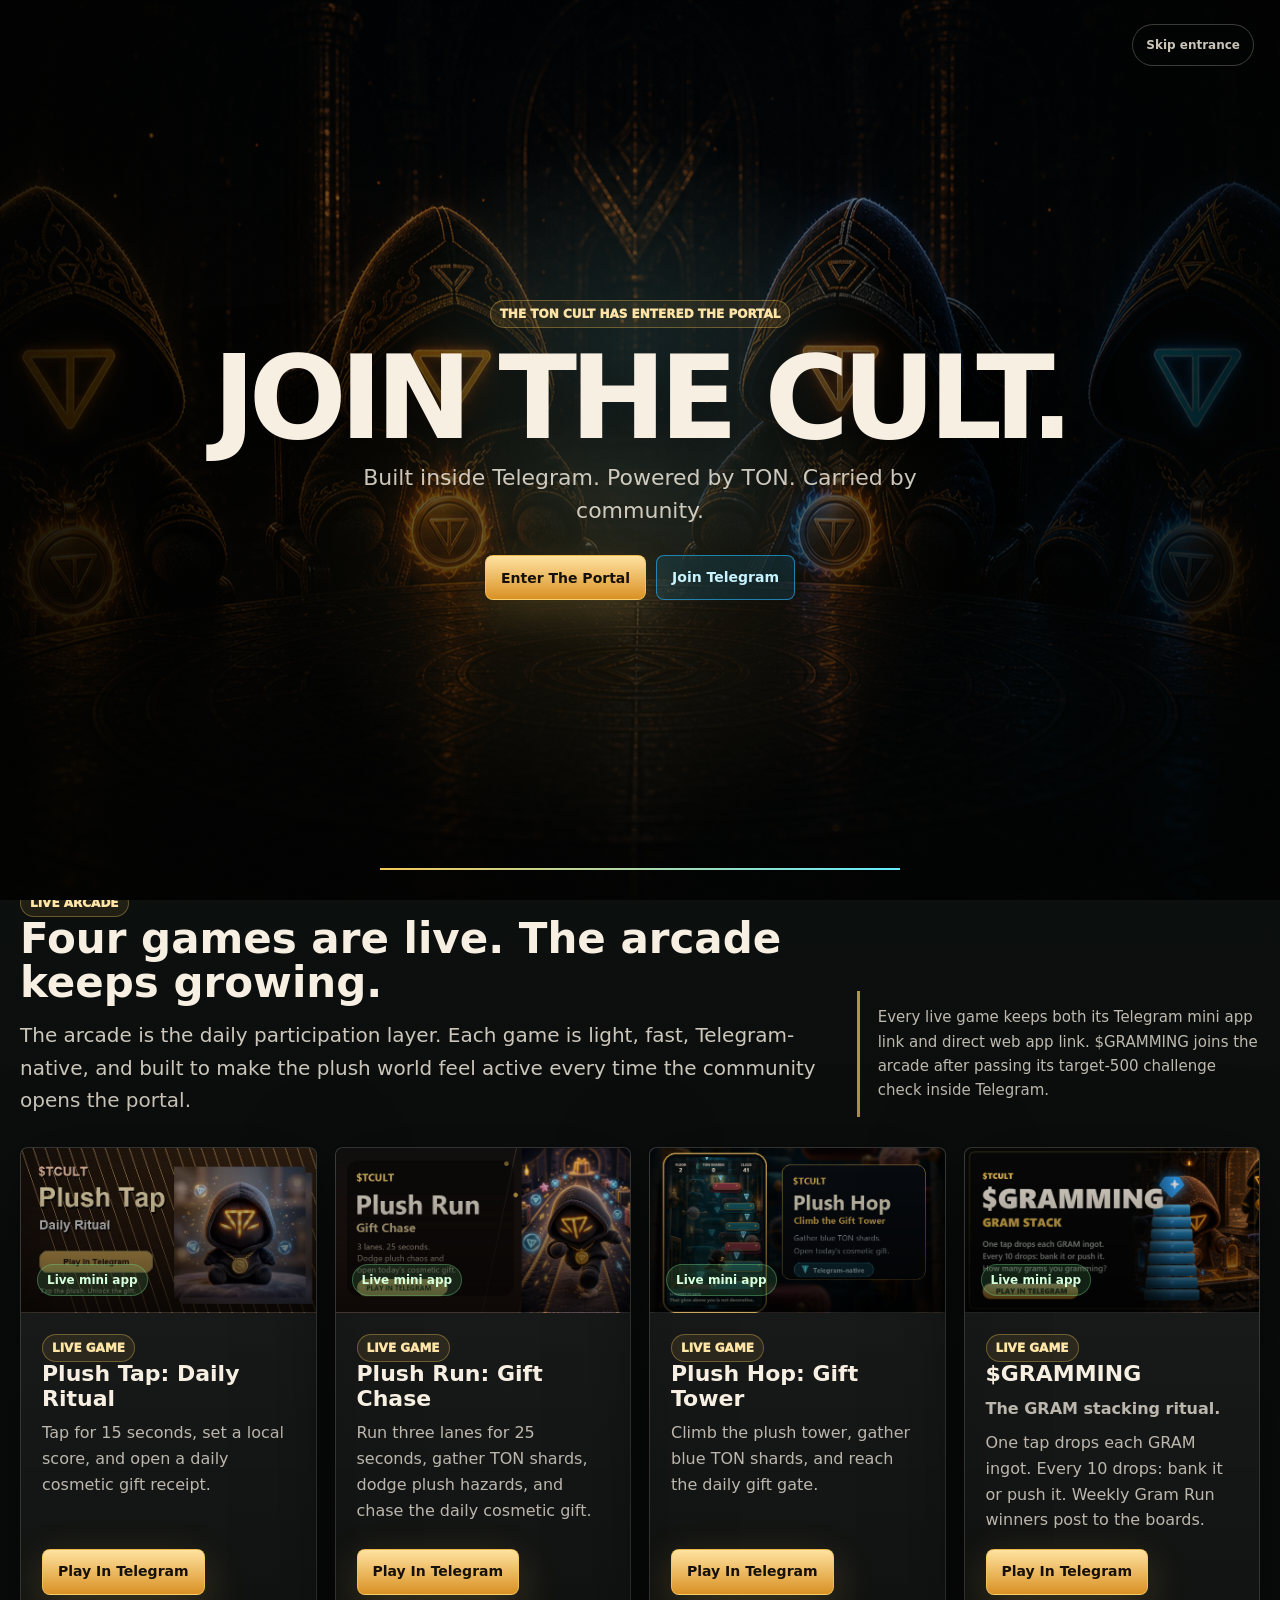
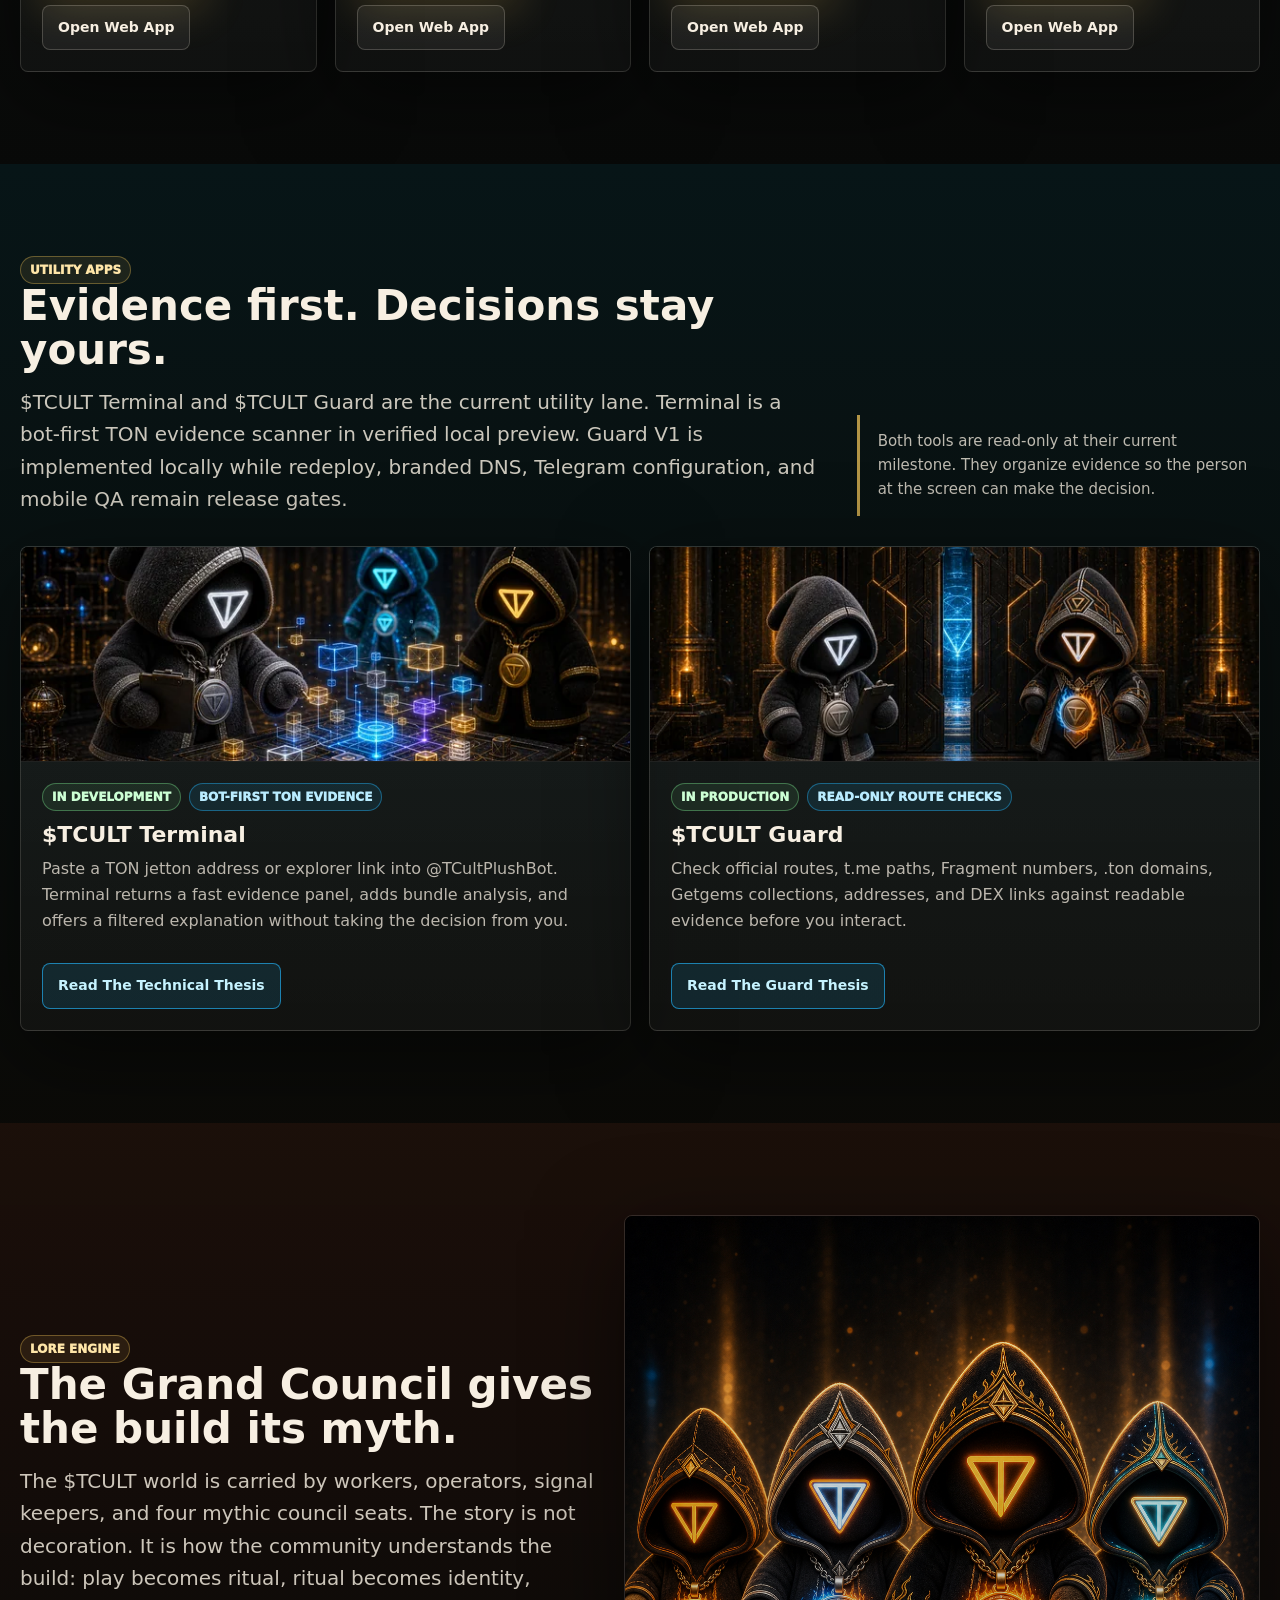
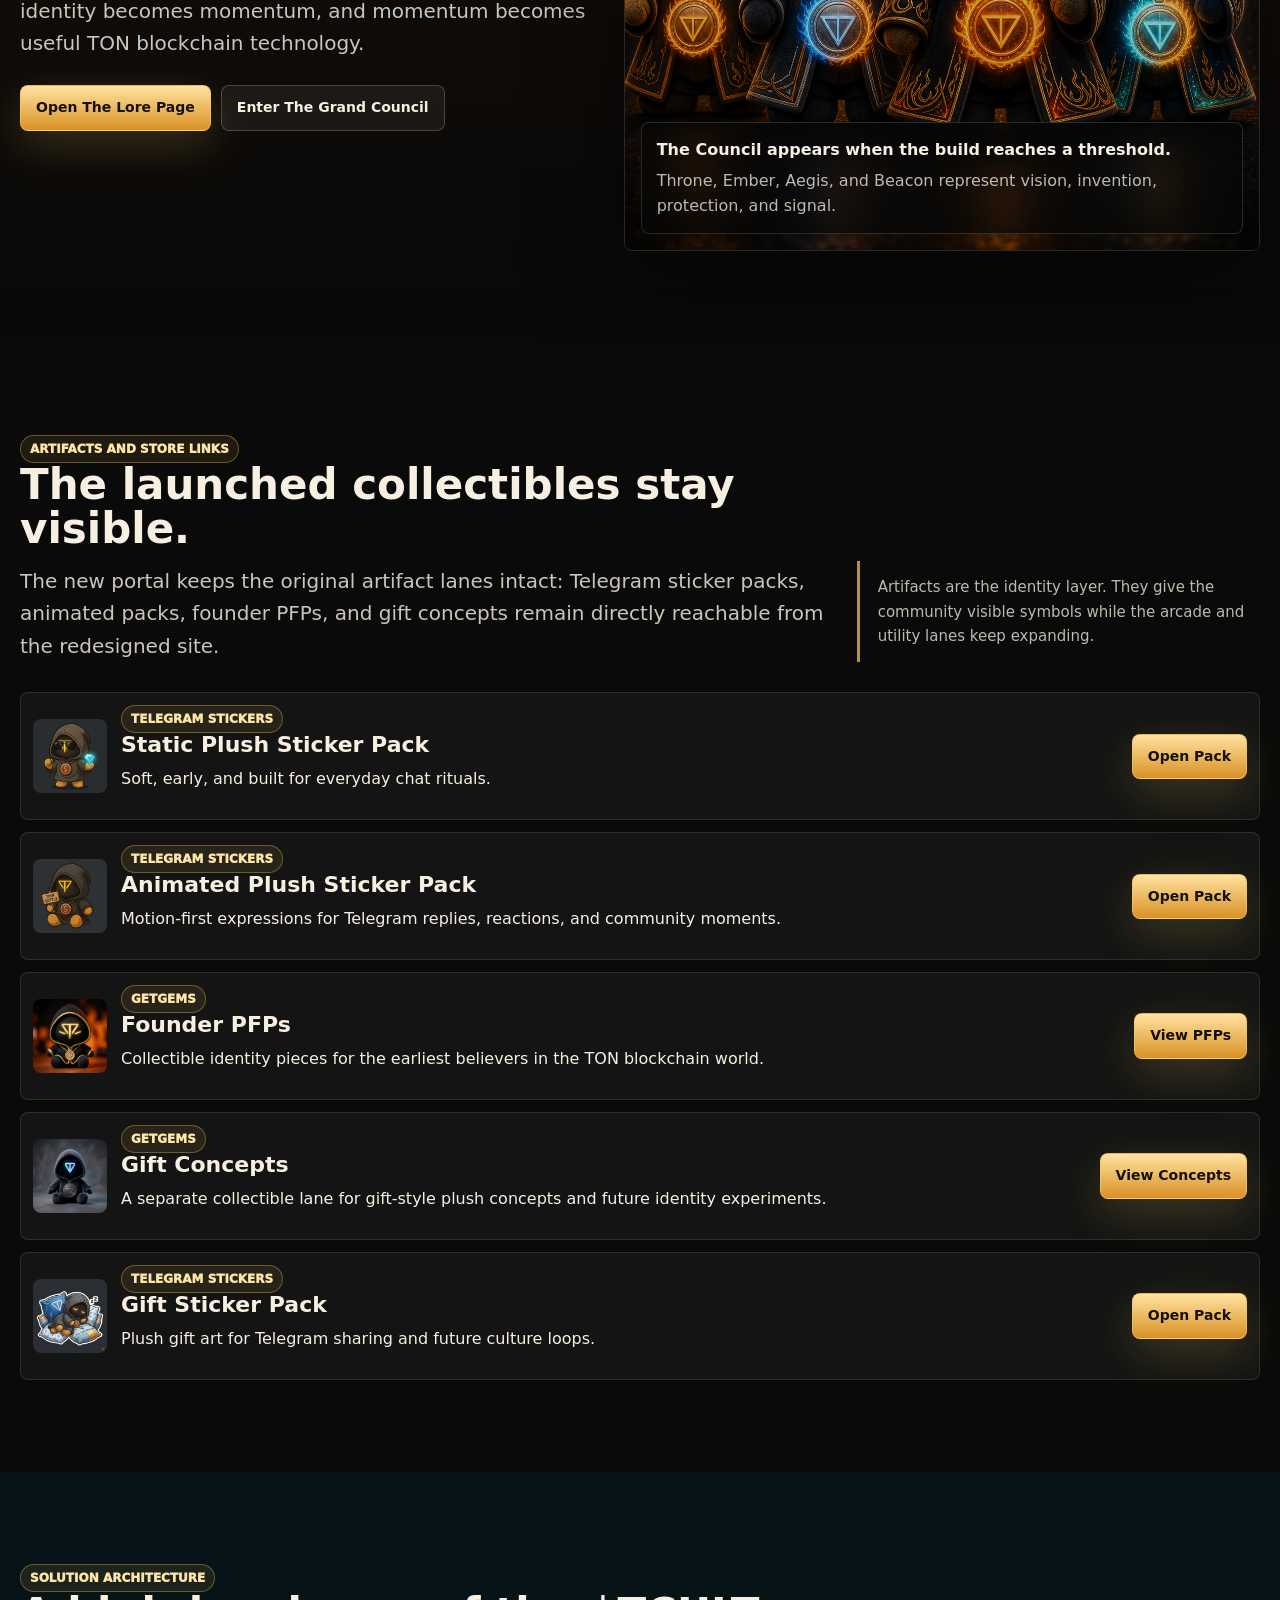
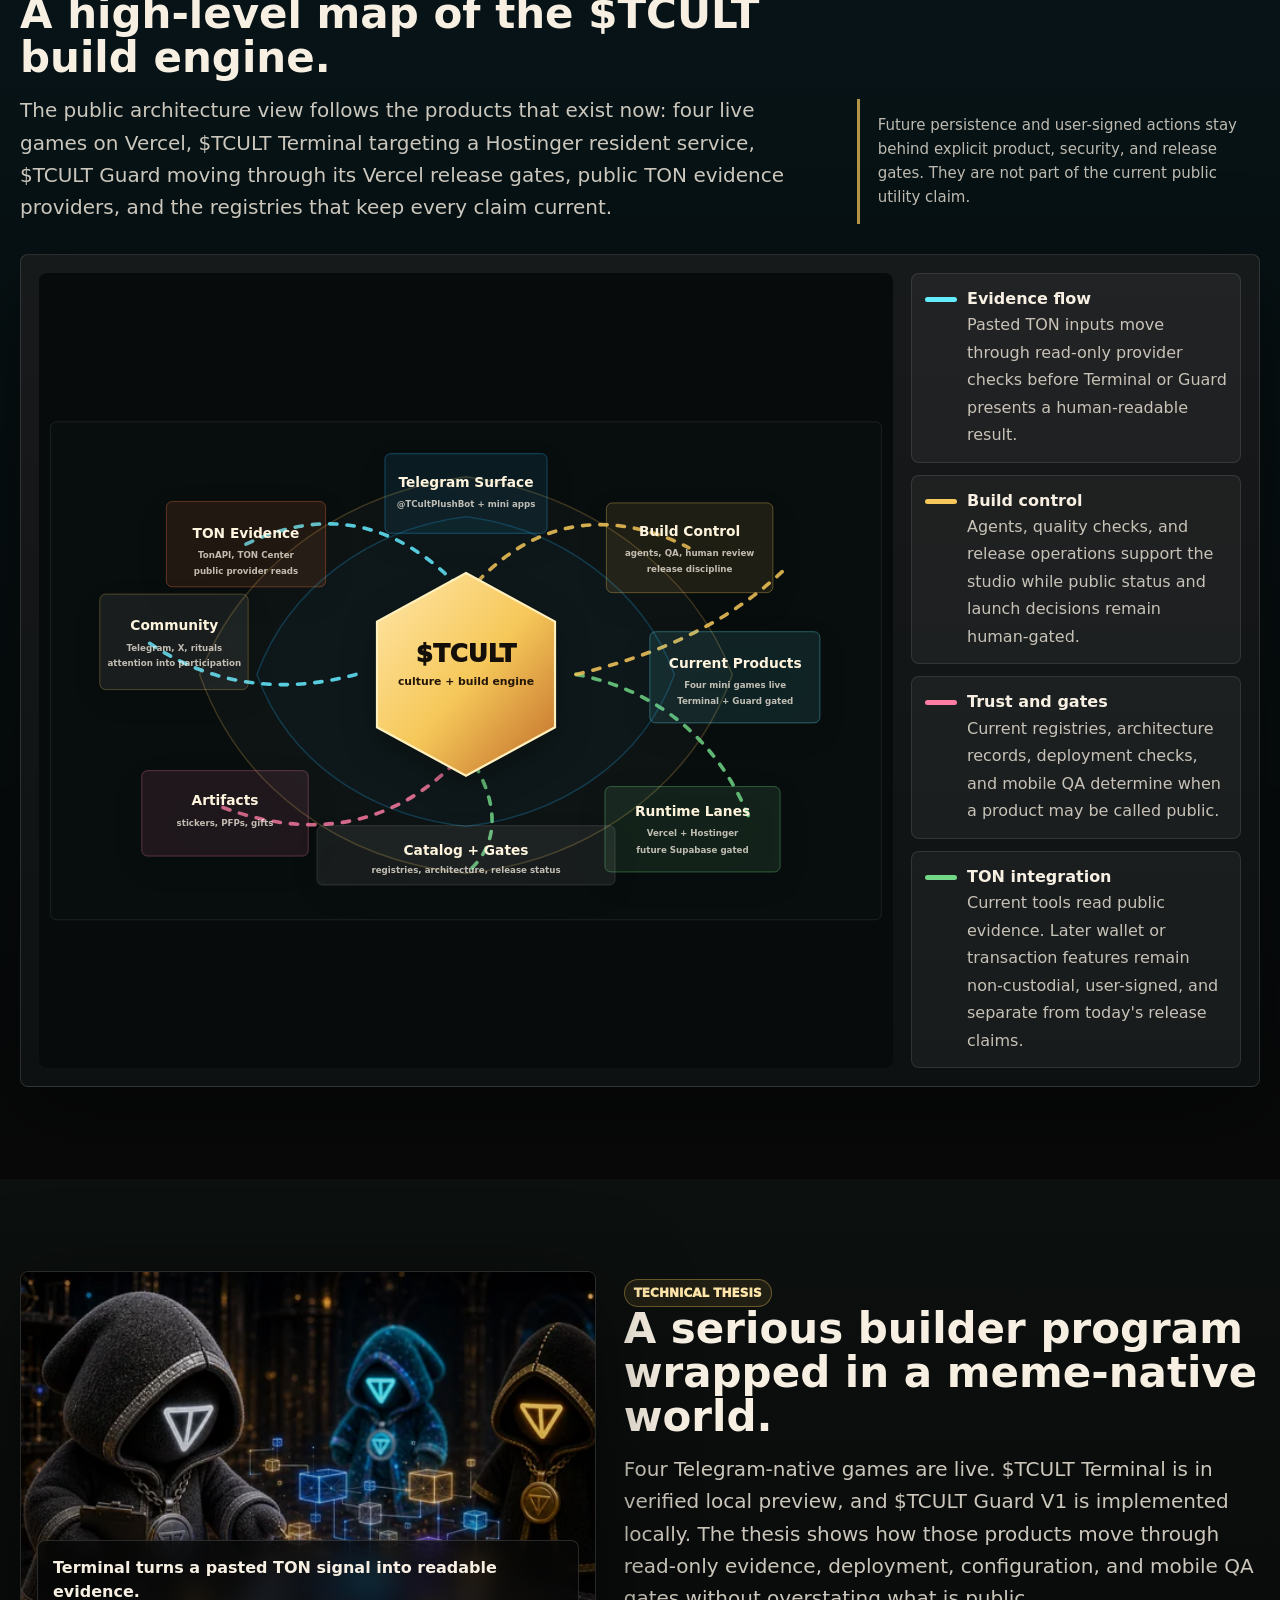
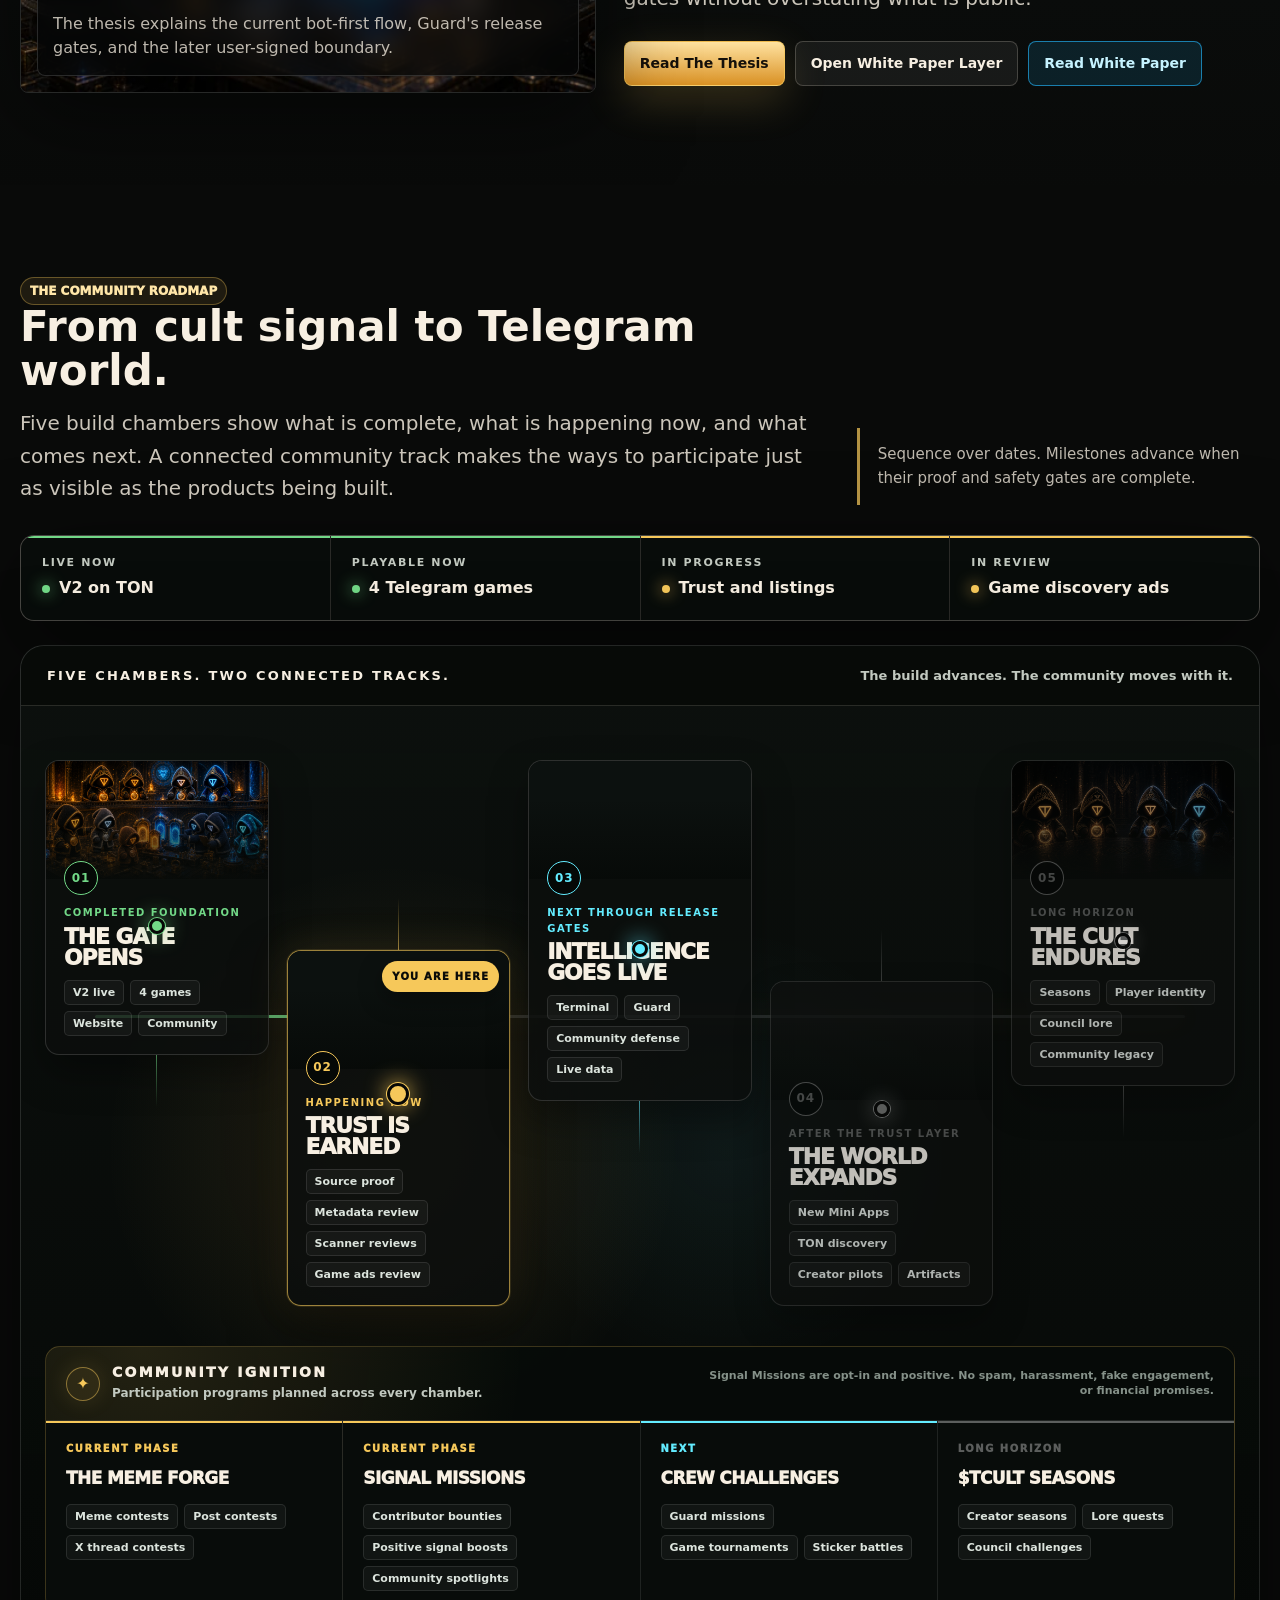
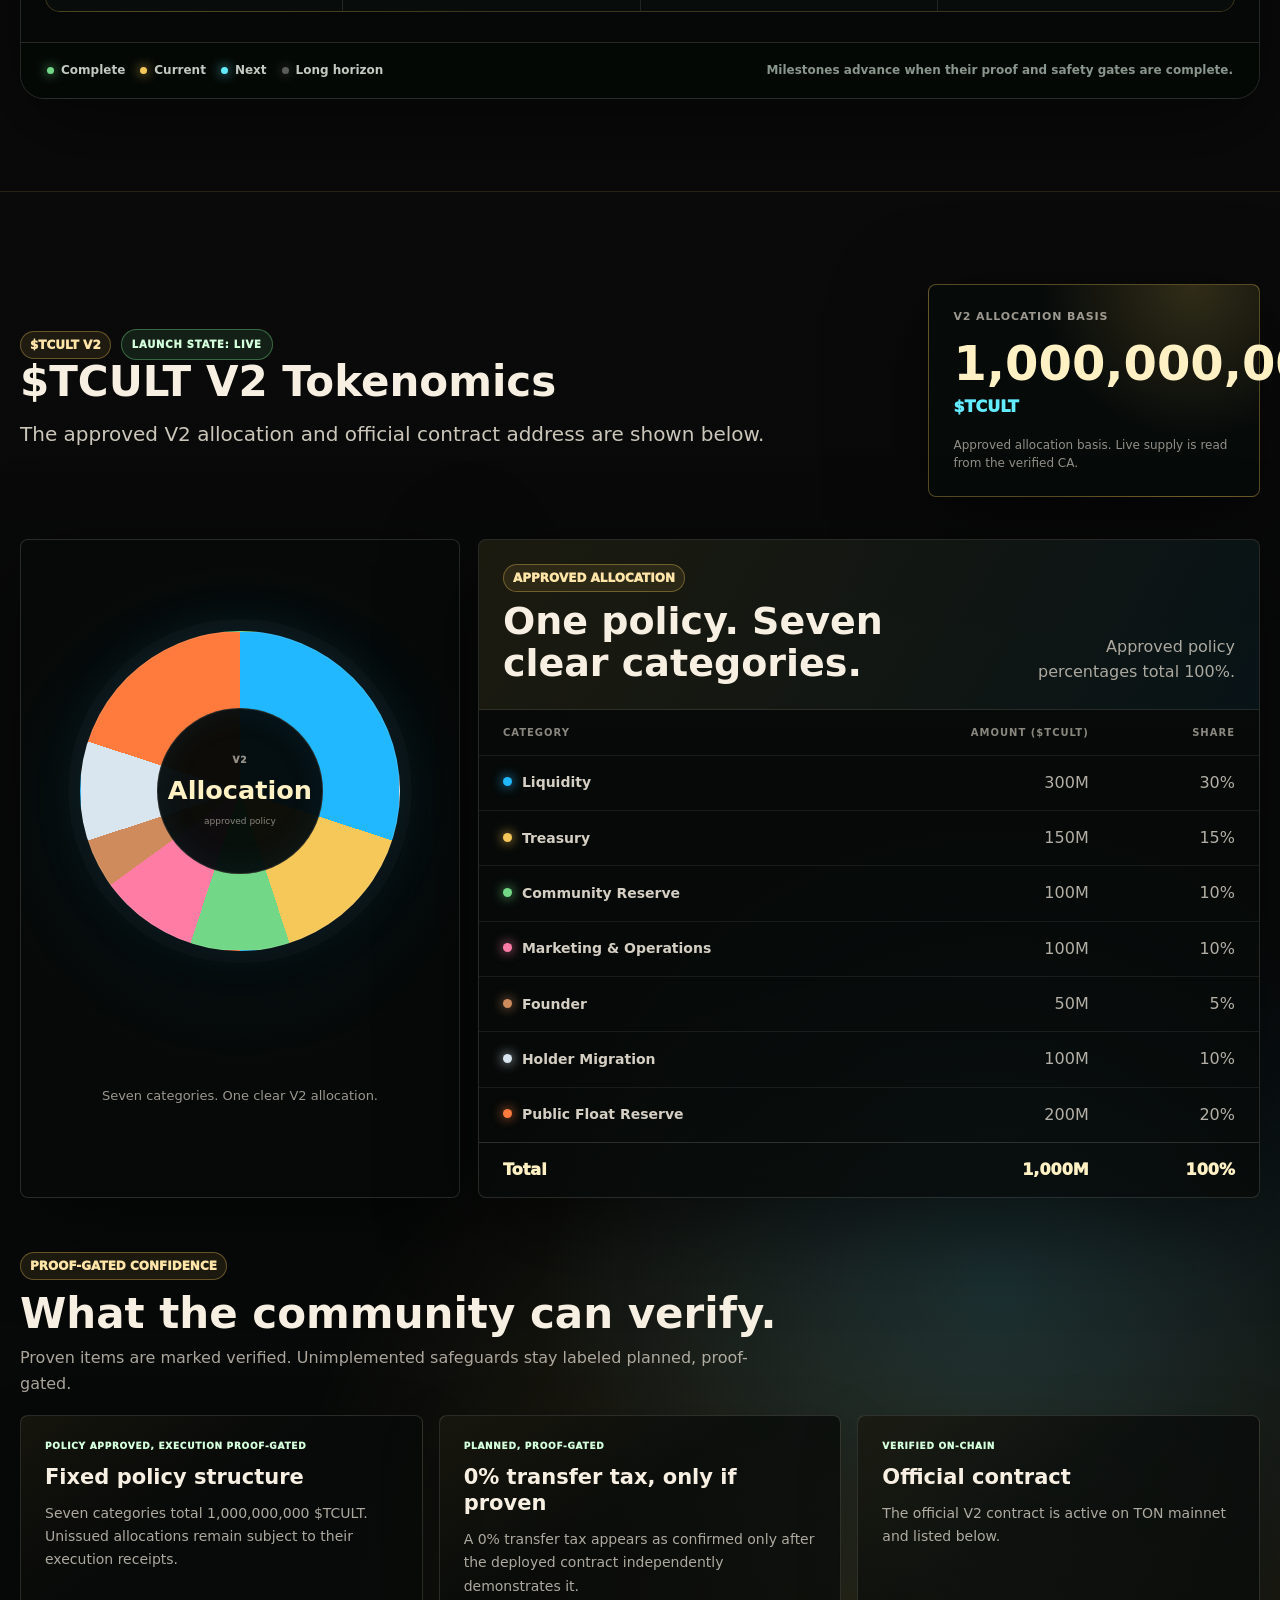
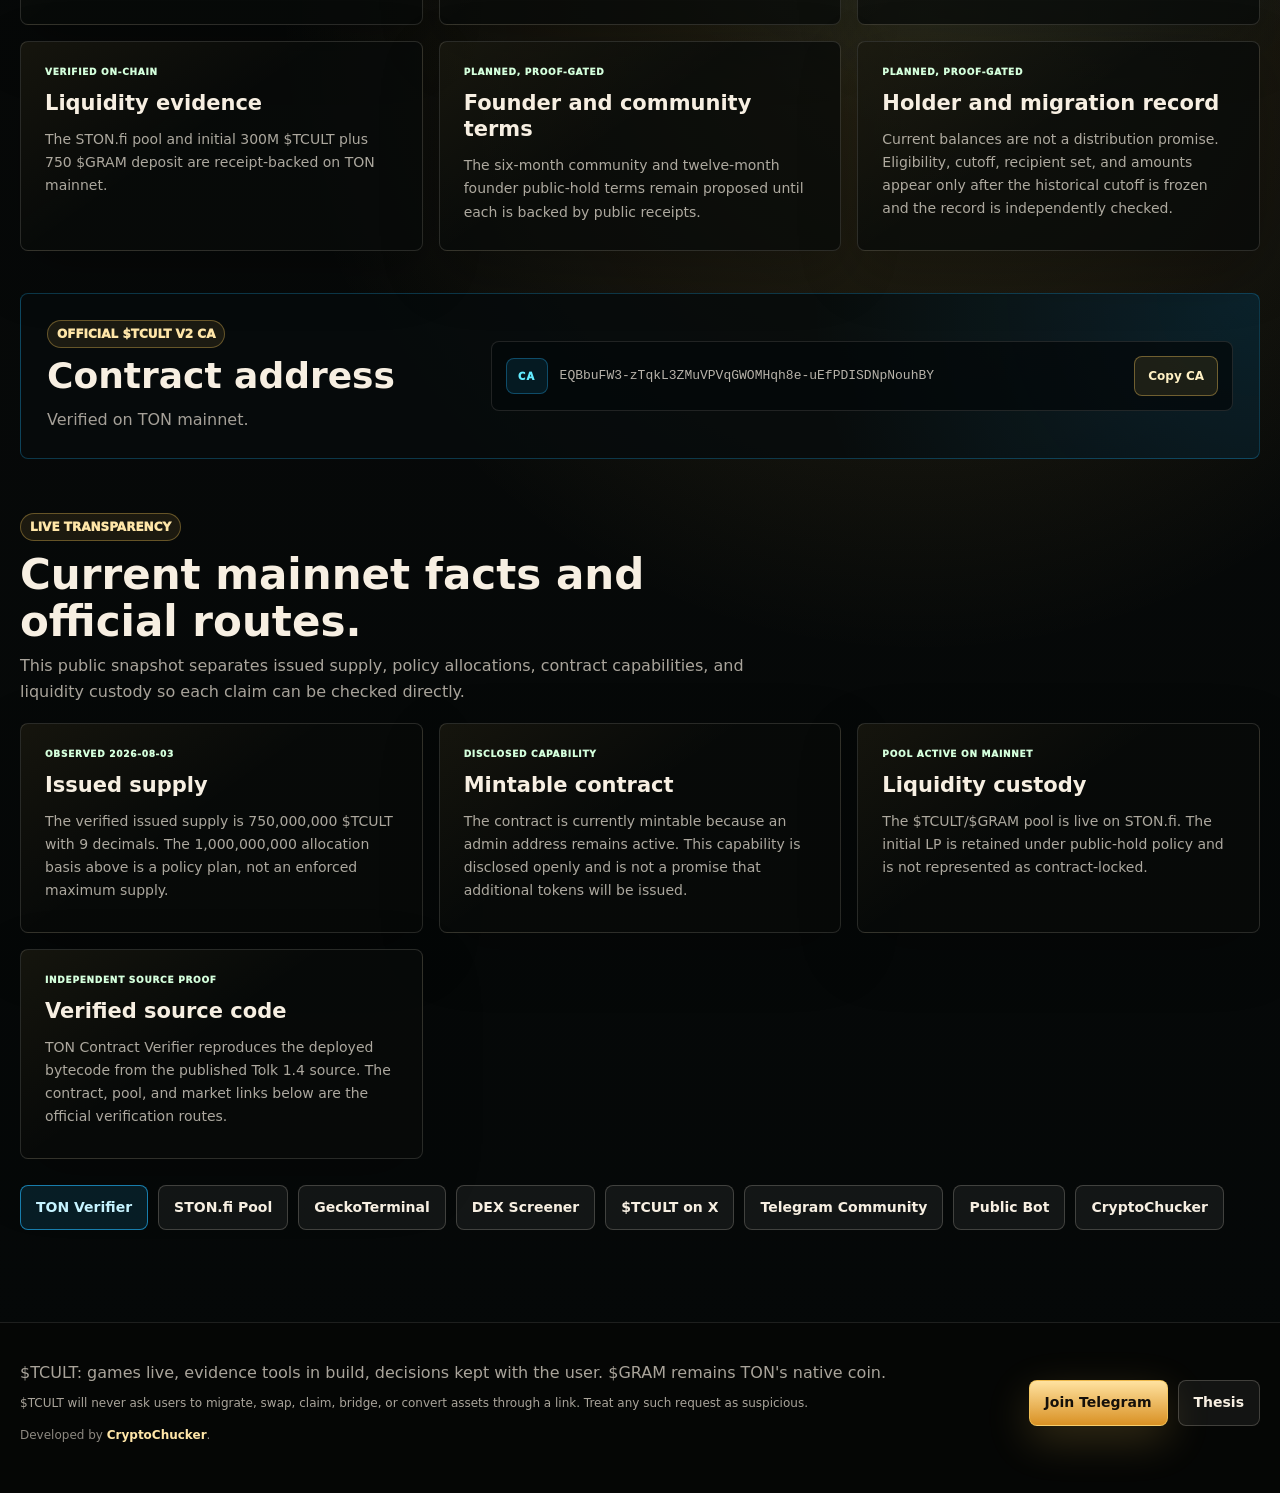
==== index.html @ 614ad2e5 "Refresh Pages deployment" ====
<!doctype html>
<!-- community-roadmap-release: 2026-08-06 -->
<html lang="en">
<head>
  <meta charset="utf-8">
  <meta name="viewport" content="width=device-width, initial-scale=1">
  <title>$TCULT Terminal, Games, and TON Utilities</title>
  <meta name="description" content="$TCULT is Telegram-native plush culture on TON. Play four live mini games, then follow $TCULT Terminal and $TCULT Guard as read-only evidence tools move through their public release gates. $GRAM is TON's native coin.">
  <meta name="theme-color" content="#070807">
  <link rel="canonical" href="https://www.tcult.site/">
  <meta property="og:site_name" content="$TCULT">
  <meta property="og:type" content="website">
  <meta property="og:url" content="https://www.tcult.site/">
  <meta property="og:title" content="$TCULT Terminal, Games, and TON Utilities">
  <meta property="og:description" content="Four Telegram-native games are live. $TCULT Terminal and $TCULT Guard are the read-only TON evidence lane now moving through release gates.">
  <meta property="og:image" content="https://www.tcult.site/assets/social/tcult-portal-preview-1200x630.png">
  <meta property="og:image:secure_url" content="https://www.tcult.site/assets/social/tcult-portal-preview-1200x630.png">
  <meta property="og:image:type" content="image/png">
  <meta property="og:image:width" content="1200">
  <meta property="og:image:height" content="630">
  <meta property="og:image:alt" content="$TCULT Portal with the plush Council, TON signal architecture, games, lore, artifacts, and Telegram-native utilities.">
  <meta name="twitter:card" content="summary_large_image">
  <meta name="twitter:site" content="@CryptoChucker">
  <meta name="twitter:creator" content="@CryptoChucker">
  <meta name="twitter:title" content="$TCULT Terminal, Games, and TON Utilities">
  <meta name="twitter:description" content="Four Telegram-native games are live. $TCULT Terminal and $TCULT Guard are the read-only TON evidence lane now moving through release gates.">
  <meta name="twitter:image" content="https://www.tcult.site/assets/social/tcult-portal-preview-1200x630.png">
  <meta name="twitter:image:alt" content="$TCULT Portal with the plush Council, TON signal architecture, games, lore, artifacts, and Telegram-native utilities.">
  <link rel="icon" type="image/png" sizes="64x64" href="assets/optimized/favicon-64.png">
  <link rel="apple-touch-icon" href="assets/optimized/favicon-256.png">
  <link rel="stylesheet" href="styles.css?v=20260801-3">
</head>
<body>
  <a class="skip-link" href="#main">Skip to content</a>

  <div class="cinematic-entry" data-cinematic-entry role="dialog" aria-modal="true" aria-label="$TCULT cinematic entrance">
    <div class="cinematic-entry-media" aria-hidden="true">
      <video src="assets/videos/council-reveal-stinger.mp4" autoplay muted loop playsinline preload="auto" poster="assets/posters/public/council-reveal-stinger.png" data-entry-video></video>
    </div>
    <div class="cinematic-entry-shade" aria-hidden="true"></div>
    <div class="cinematic-entry-rail" aria-hidden="true"><span></span></div>
    <button class="cinematic-skip" type="button" data-enter-cinematic>Skip entrance</button>
    <div class="cinematic-chapters" aria-hidden="true">
      <div class="cinematic-chapter" style="--entry-delay: 0.55s">
        <span>Culture</span>
        <strong>is the interface.</strong>
      </div>
      <div class="cinematic-chapter" style="--entry-delay: 3.55s">
        <span>TON</span>
        <strong>is the rail.</strong>
      </div>
      <div class="cinematic-chapter" style="--entry-delay: 6.55s">
        <span>Telegram</span>
        <strong>is the engine.</strong>
      </div>
      <div class="cinematic-chapter" style="--entry-delay: 9.55s">
        <span>$TCULT</span>
        <strong>is the movement.</strong>
      </div>
    </div>
    <div class="cinematic-final">
      <span class="eyebrow">The TON CULT has entered the portal</span>
      <h2>Join the cult.</h2>
      <p>Built inside Telegram. Powered by TON. Carried by community.</p>
      <div class="cinematic-final-actions">
        <button class="btn primary" type="button" data-enter-cinematic>Enter The Portal</button>
        <a class="btn ton" href="https://t.me/TCULT_GROUP" target="_blank" rel="noopener">Join Telegram</a>
      </div>
    </div>
  </div>
  <noscript><style>.cinematic-entry { display: none; }</style></noscript>

  <header class="topbar">
    <div class="topbar-inner">
      <a class="brand" href="index.html" aria-label="$TCULT portal home">
        <span class="mark" aria-hidden="true"></span>
        <span>$TCULT Portal</span>
      </a>
      <nav class="nav" aria-label="$TCULT website navigation">
        <a class="active" href="index.html">Portal</a>
        <a href="lore.html">Lore</a>
        <a href="thesis.html">Thesis</a>
        <a href="whitepaper/TCULT_TON_BLOCKCHAIN_UTILITY_WHITE_PAPER.html">White Paper</a>
        <a href="#utilities">Terminal</a>
        <a href="#arcade">Arcade</a>
        <a href="#artifacts">Artifacts</a>
        <a href="#architecture">Architecture</a>
        <a href="#token">Token</a>
        <a class="nav-cta" href="https://t.me/TCULT_GROUP" target="_blank" rel="noopener">Telegram</a>
      </nav>
    </div>
  </header>

  <main id="main">
    <section class="hero">
      <div class="hero-media">
        <video src="assets/videos/council-reveal-stinger.mp4" muted loop playsinline preload="metadata" poster="assets/lineups/mythic-circle-lineup.png" data-motion-background aria-hidden="true"></video>
      </div>
      <div class="shell">
        <div class="hero-copy">
          <div class="hero-kicker-row">
            <span class="eyebrow">$TCULT is the TON CULT</span>
            <span class="tag ton">Telegram-native</span>
            <span class="tag green">Built on TON</span>
          </div>
          <h1>Join the cult. Build what Telegram becomes next.</h1>
          <p class="lead">$TCULT is the TELEGRAM CULT: a Telegram-native community turning lore, games, artifacts, and builder energy into the strongest movement on $GRAM.</p>
          <div class="manifesto-row" aria-label="$TCULT movement pillars">
            <span><strong>Culture</strong> the interface</span>
            <span><strong>TON</strong> the rail</span>
            <span><strong>Telegram</strong> the engine</span>
          </div>
          <div class="actions">
            <a class="btn primary" href="https://t.me/TCULT_GROUP" target="_blank" rel="noopener">Join The Cult</a>
            <a class="btn ton" href="#arcade">Enter The Portal</a>
            <button class="btn" type="button" data-replay-cinematic>Replay Entrance</button>
          </div>
          <button class="hero-ca-slot" type="button" data-copy-ca="EQBbuFW3-zTqkL3ZMuVPVqGWOMHqh8e-uEfPDISDNpNouhBY" aria-label="Copy $TCULT V2 contract address">
            <span>CA</span>
            <code>EQBbuFW3-zTqkL3ZMuVPVqGWOMHqh8e-uEfPDISDNpNouhBY</code>
            <span class="hero-ca-action" data-copy-label aria-live="polite">Copy</span>
          </button>
        </div>
      </div>
    </section>

    <section class="section alt" id="arcade">
      <div class="shell">
        <div class="section-head">
          <div>
            <span class="eyebrow">Live Arcade</span>
            <h2>Four games are live. The arcade keeps growing.</h2>
            <p class="lead">The arcade is the daily participation layer. Each game is light, fast, Telegram-native, and built to make the plush world feel active every time the community opens the portal.</p>
          </div>
          <div class="note">Every live game keeps both its Telegram mini app link and direct web app link. $GRAMMING joins the arcade after passing its target-500 challenge check inside Telegram.</div>
        </div>

        <div class="grid four">
          <article class="card game-card">
            <div class="game-window tap"><span class="status-pill">Live mini app</span></div>
            <div class="card-body">
              <span class="tag">Live game</span>
              <h3>Plush Tap: Daily Ritual</h3>
              <p>Tap for 15 seconds, set a local score, and open a daily cosmetic gift receipt.</p>
              <div class="actions">
                <a class="btn primary" href="https://t.me/TCultPlushBot/plushtap" data-tg-app="plushtap" target="_blank" rel="noopener">Play In Telegram</a>
                <a class="btn" href="https://client-cryptochucker-tcult-plush-ta.vercel.app/" target="_blank" rel="noopener">Open Web App</a>
              </div>
            </div>
          </article>

          <article class="card game-card">
            <div class="game-window run"><span class="status-pill">Live mini app</span></div>
            <div class="card-body">
              <span class="tag">Live game</span>
              <h3>Plush Run: Gift Chase</h3>
              <p>Run three lanes for 25 seconds, gather TON shards, dodge plush hazards, and chase the daily cosmetic gift.</p>
              <div class="actions">
                <a class="btn primary" href="https://t.me/TCultPlushBot/plushrun" data-tg-app="plushrun" target="_blank" rel="noopener">Play In Telegram</a>
                <a class="btn" href="https://plush-run.vercel.app/" target="_blank" rel="noopener">Open Web App</a>
              </div>
            </div>
          </article>

          <article class="card game-card">
            <div class="game-window hop"><span class="status-pill">Live mini app</span></div>
            <div class="card-body">
              <span class="tag">Live game</span>
              <h3>Plush Hop: Gift Tower</h3>
              <p>Climb the plush tower, gather blue TON shards, and reach the daily gift gate.</p>
              <div class="actions">
                <a class="btn primary" href="https://t.me/TCultPlushBot/plushhop" data-tg-app="plushhop" target="_blank" rel="noopener">Play In Telegram</a>
                <a class="btn" href="https://plush-hop.vercel.app/" target="_blank" rel="noopener">Open Web App</a>
              </div>
            </div>
          </article>

          <article class="card game-card">
            <div class="game-window gramming"><span class="status-pill">Live mini app</span></div>
            <div class="card-body">
              <span class="tag">Live game</span>
              <h3>$GRAMMING</h3>
              <p class="game-tagline">The GRAM stacking ritual.</p>
              <p>One tap drops each GRAM ingot. Every 10 drops: bank it or push it. Weekly Gram Run winners post to the boards.</p>
              <div class="actions">
                <a class="btn primary" href="https://t.me/TCultPlushBot/gramming" data-tg-app="gramming" target="_blank" rel="noopener">Play In Telegram</a>
                <a class="btn" href="https://gramming.vercel.app/" target="_blank" rel="noopener">Open Web App</a>
              </div>
            </div>
          </article>
        </div>
      </div>
    </section>

    <section class="section utility-band" id="utilities">
      <div class="shell">
        <div class="section-head">
          <div>
            <span class="eyebrow">Utility Apps</span>
            <h2>Evidence first. Decisions stay yours.</h2>
            <p class="lead">$TCULT Terminal and $TCULT Guard are the current utility lane. Terminal is a bot-first TON evidence scanner in verified local preview. Guard V1 is implemented locally while redeploy, branded DNS, Telegram configuration, and mobile QA remain release gates.</p>
          </div>
          <div class="note">Both tools are read-only at their current milestone. They organize evidence so the person at the screen can make the decision.</div>
        </div>

        <div class="grid two utility-grid">
          <article class="card game-card utility-card">
            <div class="game-window utility-window has-art">
              <img class="utility-art" src="assets/utility/tcult-terminal-ledger-architecture-640x360.webp" alt="$TCULT Terminal with Cipher routing a TON signal while Ledger verifies the evidence card.">
            </div>
            <div class="card-body">
              <div class="status-row">
                <span class="tag green">In development</span>
                <span class="tag ton">Bot-first TON evidence</span>
              </div>
              <h3>$TCULT Terminal</h3>
              <p>Paste a TON jetton address or explorer link into @TCultPlushBot. Terminal returns a fast evidence panel, adds bundle analysis, and offers a filtered explanation without taking the decision from you.</p>
              <div class="actions">
                <a class="btn ton" href="whitepaper/TCULT_TON_BLOCKCHAIN_UTILITY_WHITE_PAPER.html#tcult-terminal">Read The Technical Thesis</a>
              </div>
            </div>
          </article>

          <article class="card game-card utility-card">
            <div class="game-window utility-window has-art">
              <img class="utility-art" src="assets/utility/tcult-guard-route-gate-640x360.webp" alt="$TCULT Guard with Ledger and Aegis inspecting a glowing TON route gate before the user proceeds.">
            </div>
            <div class="card-body">
              <div class="status-row">
                <span class="tag green">In production</span>
                <span class="tag ton">Read-only route checks</span>
              </div>
              <h3>$TCULT Guard</h3>
              <p>Check official routes, t.me paths, Fragment numbers, .ton domains, Getgems collections, addresses, and DEX links against readable evidence before you interact.</p>
              <div class="actions">
                <a class="btn ton" href="whitepaper/TCULT_TON_BLOCKCHAIN_UTILITY_WHITE_PAPER.html#tcult-guard">Read The Guard Thesis</a>
              </div>
            </div>
          </article>

        </div>
      </div>
    </section>

    <section class="section ember-band" id="lore-preview">
      <div class="shell">
        <div class="split">
          <div>
            <span class="eyebrow">Lore Engine</span>
            <h2>The Grand Council gives the build its myth.</h2>
            <p class="lead">The $TCULT world is carried by workers, operators, signal keepers, and four mythic council seats. The story is not decoration. It is how the community understands the build: play becomes ritual, ritual becomes identity, identity becomes momentum, and momentum becomes useful TON blockchain technology.</p>
            <div class="actions">
              <a class="btn primary" href="lore.html">Open The Lore Page</a>
              <a class="btn" href="lore.html#council">Enter The Grand Council</a>
            </div>
          </div>
          <div class="media-frame">
            <video src="assets/videos/council-reveal-stinger.mp4" autoplay muted loop playsinline poster="assets/lineups/mythic-circle-lineup.png"></video>
            <div class="overlay-caption">
              <strong>The Council appears when the build reaches a threshold.</strong>
              <p>Throne, Ember, Aegis, and Beacon represent vision, invention, protection, and signal.</p>
            </div>
          </div>
        </div>
      </div>
    </section>

    <section class="section" id="artifacts">
      <div class="shell">
        <div class="section-head">
          <div>
            <span class="eyebrow">Artifacts And Store Links</span>
            <h2>The launched collectibles stay visible.</h2>
            <p class="lead">The new portal keeps the original artifact lanes intact: Telegram sticker packs, animated packs, founder PFPs, and gift concepts remain directly reachable from the redesigned site.</p>
          </div>
          <div class="note">Artifacts are the identity layer. They give the community visible symbols while the arcade and utility lanes keep expanding.</div>
        </div>

        <div class="artifact-list" aria-label="$TCULT artifact and store links">
          <article class="artifact-row">
            <img src="assets/optimized/sticker-soft-but-early.webp" alt="$TCULT static sticker preview">
            <div>
              <span class="tag">Telegram Stickers</span>
              <h3>Static Plush Sticker Pack</h3>
              <p>Soft, early, and built for everyday chat rituals.</p>
            </div>
            <a class="btn primary" href="https://t.me/addstickers/tcult_plush_static_001_by_TCultPlushBot" target="_blank" rel="noopener">Open Pack</a>
          </article>

          <article class="artifact-row">
            <img src="assets/optimized/sticker-join-softly.webp" alt="$TCULT animated sticker preview">
            <div>
              <span class="tag">Telegram Stickers</span>
              <h3>Animated Plush Sticker Pack</h3>
              <p>Motion-first expressions for Telegram replies, reactions, and community moments.</p>
            </div>
            <a class="btn primary" href="https://t.me/addstickers/tcult_plush_pack_001_by_TCultPlushBot" target="_blank" rel="noopener">Open Pack</a>
          </article>

          <article class="artifact-row">
            <img src="assets/optimized/pfp-gold-rare.webp" alt="$TCULT founder PFP preview">
            <div>
              <span class="tag">Getgems</span>
              <h3>Founder PFPs</h3>
              <p>Collectible identity pieces for the earliest believers in the TON blockchain world.</p>
            </div>
            <a class="btn primary" href="https://getgems.io/tcult" target="_blank" rel="noopener">View PFPs</a>
          </article>

          <article class="artifact-row">
            <img src="assets/optimized/artifact-cards/gift-box-plush.webp" alt="$TCULT gift concept preview">
            <div>
              <span class="tag">Getgems</span>
              <h3>Gift Concepts</h3>
              <p>A separate collectible lane for gift-style plush concepts and future identity experiments.</p>
            </div>
            <a class="btn primary" href="https://getgems.io/collection/EQAG4K6UZzw8Aw7jk8CF8XVMPE9ghxB6k0ckJxtSDPQ6LRU5" target="_blank" rel="noopener">View Concepts</a>
          </article>

          <article class="artifact-row">
            <img src="assets/optimized/sticker-holder-nap.webp" alt="$TCULT Telegram gift sticker preview">
            <div>
              <span class="tag">Telegram Stickers</span>
              <h3>Gift Sticker Pack</h3>
              <p>Plush gift art for Telegram sharing and future culture loops.</p>
            </div>
            <a class="btn primary" href="https://t.me/addstickers/tcult_gift_concepts_001_by_TCultPlushBot" target="_blank" rel="noopener">Open Pack</a>
          </article>
        </div>
      </div>
    </section>

    <section class="section ton-band" id="architecture">
      <div class="shell">
        <div class="section-head">
          <div>
            <span class="eyebrow">Solution Architecture</span>
            <h2>A high-level map of the $TCULT build engine.</h2>
            <p class="lead">The public architecture view follows the products that exist now: four live games on Vercel, $TCULT Terminal targeting a Hostinger resident service, $TCULT Guard moving through its Vercel release gates, public TON evidence providers, and the registries that keep every claim current.</p>
          </div>
          <div class="note">Future persistence and user-signed actions stay behind explicit product, security, and release gates. They are not part of the current public utility claim.</div>
        </div>

        <div class="architecture-stage">
          <div class="architecture-layout">
            <svg class="solution-map" viewBox="0 0 1180 720" role="img" aria-labelledby="map-title map-desc">
              <title id="map-title">$TCULT high-level solution architecture</title>
              <desc id="map-desc">A visual architecture connecting Telegram, four live games, $TCULT Terminal, $TCULT Guard, TON evidence providers, Vercel, Hostinger, artifacts, and release registries around the $TCULT core.</desc>
              <defs>
                <linearGradient id="coreGrad" x1="0" x2="1" y1="0" y2="1">
                  <stop offset="0%" stop-color="#ffe6a8"/>
                  <stop offset="52%" stop-color="#f6c85a"/>
                  <stop offset="100%" stop-color="#c06b28"/>
                </linearGradient>
                <linearGradient id="tonGrad" x1="0" x2="1" y1="0" y2="1">
                  <stop offset="0%" stop-color="#bff4ff"/>
                  <stop offset="100%" stop-color="#22b8ff"/>
                </linearGradient>
                <linearGradient id="greenGrad" x1="0" x2="1" y1="0" y2="1">
                  <stop offset="0%" stop-color="#d8ffd9"/>
                  <stop offset="100%" stop-color="#72d887"/>
                </linearGradient>
                <filter id="glow">
                  <feGaussianBlur stdDeviation="5" result="coloredBlur"/>
                  <feMerge>
                    <feMergeNode in="coloredBlur"/>
                    <feMergeNode in="SourceGraphic"/>
                  </feMerge>
                </filter>
              </defs>

              <rect x="16" y="16" width="1148" height="688" rx="8" fill="#080d0e" stroke="rgba(255,255,255,0.12)"/>
              <path d="M 590 92 C 760 116 902 220 958 365 C 904 520 760 622 590 640 C 414 622 277 520 222 365 C 279 220 414 116 590 92 Z" fill="rgba(255,255,255,0.022)" stroke="rgba(246,200,90,0.22)" stroke-width="2"/>
              <path d="M 590 147 C 721 164 835 248 878 365 C 835 484 721 560 590 575 C 454 560 344 484 301 365 C 344 248 454 164 590 147 Z" fill="rgba(34,184,255,0.025)" stroke="rgba(34,184,255,0.24)" stroke-width="2"/>
              <path class="flow data" d="M 286 185 C 390 135 495 148 590 255"/>
              <path class="flow auto" d="M 590 255 C 680 146 792 136 898 190"/>
              <path class="flow ton" d="M 742 365 C 848 385 934 450 980 560"/>
              <path class="flow auth" d="M 590 470 C 503 572 382 598 252 548"/>
              <path class="flow data" d="M 438 365 C 340 392 238 382 150 320"/>
              <path class="flow auto" d="M 742 365 C 848 340 948 298 1030 220"/>
              <path class="flow ton" d="M 590 470 C 640 544 636 602 590 640"/>

              <g class="map-node" filter="url(#glow)">
                <path d="M590 225 L713 292 L713 438 L590 505 L467 438 L467 292 Z" fill="url(#coreGrad)" stroke="#fff0bd" stroke-width="3"/>
                <text x="590" y="348" text-anchor="middle" fill="#140f09" font-size="34" font-weight="950">$TCULT</text>
                <text x="590" y="379" text-anchor="middle" fill="#241707" font-size="15" font-weight="850">culture + build engine</text>
              </g>

              <g class="map-node">
                <rect x="84" y="254" width="205" height="132" rx="8" fill="rgba(255,255,255,0.07)" stroke="rgba(246,200,90,0.38)"/>
                <text x="187" y="304" text-anchor="middle" class="map-label">Community</text>
                <text x="187" y="332" text-anchor="middle" class="map-small">Telegram, X, rituals</text>
                <text x="187" y="354" text-anchor="middle" class="map-small">attention into participation</text>
              </g>

              <g class="map-node">
                <rect x="176" y="126" width="220" height="118" rx="8" fill="rgba(255,122,61,0.105)" stroke="rgba(255,122,61,0.46)"/>
                <text x="286" y="176" text-anchor="middle" class="map-label">TON Evidence</text>
                <text x="286" y="204" text-anchor="middle" class="map-small">TonAPI, TON Center</text>
                <text x="286" y="226" text-anchor="middle" class="map-small">public provider reads</text>
              </g>

              <g class="map-node">
                <rect x="784" y="128" width="230" height="124" rx="8" fill="rgba(246,200,90,0.095)" stroke="rgba(246,200,90,0.46)"/>
                <text x="899" y="174" text-anchor="middle" class="map-label">Build Control</text>
                <text x="899" y="202" text-anchor="middle" class="map-small">agents, QA, human review</text>
                <text x="899" y="224" text-anchor="middle" class="map-small">release discipline</text>
              </g>

              <g class="map-node">
                <rect x="844" y="306" width="235" height="126" rx="8" fill="rgba(99,236,255,0.095)" stroke="rgba(99,236,255,0.45)"/>
                <text x="962" y="356" text-anchor="middle" class="map-label">Current Products</text>
                <text x="962" y="384" text-anchor="middle" class="map-small">Four mini games live</text>
                <text x="962" y="406" text-anchor="middle" class="map-small">Terminal + Guard gated</text>
              </g>

              <g class="map-node">
                <rect x="782" y="520" width="242" height="118" rx="8" fill="rgba(114,216,135,0.105)" stroke="rgba(114,216,135,0.48)"/>
                <text x="903" y="560" text-anchor="middle" class="map-label">Runtime Lanes</text>
                <text x="903" y="588" text-anchor="middle" class="map-small">Vercel + Hostinger</text>
                <text x="903" y="612" text-anchor="middle" class="map-small">future Supabase gated</text>
              </g>

              <g class="map-node">
                <rect x="384" y="574" width="412" height="82" rx="8" fill="rgba(255,255,255,0.065)" stroke="rgba(247,239,226,0.18)"/>
                <text x="590" y="614" text-anchor="middle" class="map-label">Catalog + Gates</text>
                <text x="590" y="639" text-anchor="middle" class="map-small">registries, architecture, release status</text>
              </g>

              <g class="map-node">
                <rect x="142" y="498" width="230" height="118" rx="8" fill="rgba(255,125,165,0.095)" stroke="rgba(255,125,165,0.44)"/>
                <text x="257" y="546" text-anchor="middle" class="map-label">Artifacts</text>
                <text x="257" y="574" text-anchor="middle" class="map-small">stickers, PFPs, gifts</text>
              </g>

              <g class="map-node">
                <rect x="478" y="60" width="224" height="110" rx="8" fill="rgba(34,184,255,0.085)" stroke="rgba(34,184,255,0.46)"/>
                <text x="590" y="106" text-anchor="middle" class="map-label">Telegram Surface</text>
                <text x="590" y="134" text-anchor="middle" class="map-small">@TCultPlushBot + mini apps</text>
              </g>
            </svg>

            <aside class="legend-panel" aria-label="Architecture legend and catalog links">
              <div class="legend-item">
                <span class="legend-swatch data"></span>
                <div><strong>Evidence flow</strong><br><span class="copy">Pasted TON inputs move through read-only provider checks before Terminal or Guard presents a human-readable result.</span></div>
              </div>
              <div class="legend-item">
                <span class="legend-swatch auto"></span>
                <div><strong>Build control</strong><br><span class="copy">Agents, quality checks, and release operations support the studio while public status and launch decisions remain human-gated.</span></div>
              </div>
              <div class="legend-item">
                <span class="legend-swatch auth"></span>
                <div><strong>Trust and gates</strong><br><span class="copy">Current registries, architecture records, deployment checks, and mobile QA determine when a product may be called public.</span></div>
              </div>
              <div class="legend-item">
                <span class="legend-swatch ton"></span>
                <div><strong>TON integration</strong><br><span class="copy">Current tools read public evidence. Later wallet or transaction features remain non-custodial, user-signed, and separate from today's release claims.</span></div>
              </div>
            </aside>
          </div>
        </div>
      </div>
    </section>

    <section class="section alt" id="thesis-preview">
      <div class="shell">
        <div class="split">
          <div class="media-frame">
            <img src="assets/utility/tcult-terminal-ledger-architecture-640x360.webp" alt="$TCULT Terminal with Cipher routing a TON signal while Ledger verifies the evidence card.">
            <div class="overlay-caption">
              <strong>Terminal turns a pasted TON signal into readable evidence.</strong>
              <p>The thesis explains the current bot-first flow, Guard's release gates, and the later user-signed boundary.</p>
            </div>
          </div>
          <div>
            <span class="eyebrow">Technical Thesis</span>
            <h2>A serious builder program wrapped in a meme-native world.</h2>
            <p class="lead">Four Telegram-native games are live. $TCULT Terminal is in verified local preview, and $TCULT Guard V1 is implemented locally. The thesis shows how those products move through read-only evidence, deployment, configuration, and mobile QA gates without overstating what is public.</p>
            <div class="actions">
              <a class="btn primary" href="thesis.html">Read The Thesis</a>
              <a class="btn" href="thesis.html#white-paper">Open White Paper Layer</a>
              <a class="btn ton" href="whitepaper/TCULT_TON_BLOCKCHAIN_UTILITY_WHITE_PAPER.html">Read White Paper</a>
            </div>
          </div>
        </div>
      </div>
    </section>

    <section class="section" id="roadmap">
      <div class="shell">
        <div class="section-head">
          <div>
            <span class="eyebrow">The Community Roadmap</span>
            <h2>From cult signal to Telegram world.</h2>
            <p class="lead">Five build chambers show what is complete, what is happening now, and what comes next. A connected community track makes the ways to participate just as visible as the products being built.</p>
          </div>
          <div class="note">Sequence over dates. Milestones advance when their proof and safety gates are complete.</div>
        </div>

        <div class="community-roadmap-state-strip" aria-label="Current roadmap signals">
          <div class="community-roadmap-state" style="--roadmap-accent: var(--green)">
            <span>Live now</span>
            <strong>V2 on TON</strong>
          </div>
          <div class="community-roadmap-state" style="--roadmap-accent: var(--green)">
            <span>Playable now</span>
            <strong>4 Telegram games</strong>
          </div>
          <div class="community-roadmap-state" style="--roadmap-accent: var(--gold)">
            <span>In progress</span>
            <strong>Trust and listings</strong>
          </div>
          <div class="community-roadmap-state" style="--roadmap-accent: var(--gold)">
            <span>In review</span>
            <strong>Game discovery ads</strong>
          </div>
        </div>

        <div class="community-roadmap-journey">
          <div class="community-roadmap-intro">
            <p>Five chambers. Two connected tracks.</p>
            <span>The build advances. The community moves with it.</span>
          </div>

          <div class="community-roadmap-rail" aria-hidden="true"></div>

          <div class="community-roadmap-phases">
            <article class="community-roadmap-phase" data-state="complete">
              <span class="community-roadmap-node" aria-hidden="true"></span>
              <div class="community-roadmap-phase-card">
                <div class="community-roadmap-image">
                  <img src="assets/posters/public/all-hands-build.png" alt="The $TCULT cast gathered around a glowing build table." loading="lazy" decoding="async">
                </div>
                <div class="community-roadmap-copy">
                  <span class="community-roadmap-number">01</span>
                  <span class="community-roadmap-kicker">Completed foundation</span>
                  <h3>The Gate Opens</h3>
                  <ul class="community-roadmap-signals" aria-label="Completed foundation milestones">
                    <li>V2 live</li>
                    <li>4 games</li>
                    <li>Website</li>
                    <li>Community</li>
                  </ul>
                </div>
              </div>
              <div class="community-roadmap-connector" aria-hidden="true"></div>
            </article>

            <article class="community-roadmap-phase" data-state="current">
              <span class="community-roadmap-node" aria-hidden="true"></span>
              <div class="community-roadmap-phase-card">
                <span class="community-roadmap-current">You are here</span>
                <div class="community-roadmap-image">
                  <img src="assets/posters/public/utility-gate.png" alt="A $TCULT guardian at a glowing evidence gate." loading="lazy" decoding="async">
                </div>
                <div class="community-roadmap-copy">
                  <span class="community-roadmap-number">02</span>
                  <span class="community-roadmap-kicker">Happening now</span>
                  <h3>Trust Is Earned</h3>
                  <ul class="community-roadmap-signals" aria-label="Current trust and discovery work">
                    <li>Source proof</li>
                    <li>Metadata review</li>
                    <li>Scanner reviews</li>
                    <li>Game ads review</li>
                  </ul>
                </div>
              </div>
              <div class="community-roadmap-connector" aria-hidden="true"></div>
            </article>

            <article class="community-roadmap-phase" data-state="next">
              <span class="community-roadmap-node" aria-hidden="true"></span>
              <div class="community-roadmap-phase-card">
                <div class="community-roadmap-image">
                  <img src="assets/posters/public/ledger-architecture-table.png" alt="$TCULT operators studying a luminous ledger architecture." loading="lazy" decoding="async">
                </div>
                <div class="community-roadmap-copy">
                  <span class="community-roadmap-number">03</span>
                  <span class="community-roadmap-kicker">Next through release gates</span>
                  <h3>Intelligence Goes Live</h3>
                  <ul class="community-roadmap-signals" aria-label="Next utility milestones">
                    <li>Terminal</li>
                    <li>Guard</li>
                    <li>Community defense</li>
                    <li>Live data</li>
                  </ul>
                </div>
              </div>
              <div class="community-roadmap-connector" aria-hidden="true"></div>
            </article>

            <article class="community-roadmap-phase" data-state="future">
              <span class="community-roadmap-node" aria-hidden="true"></span>
              <div class="community-roadmap-phase-card">
                <div class="community-roadmap-image">
                  <img src="assets/posters/public/spark-builds-arcade.png" alt="Spark building a bright $TCULT arcade console." loading="lazy" decoding="async">
                </div>
                <div class="community-roadmap-copy">
                  <span class="community-roadmap-number">04</span>
                  <span class="community-roadmap-kicker">After the trust layer</span>
                  <h3>The World Expands</h3>
                  <ul class="community-roadmap-signals" aria-label="Future ecosystem expansion">
                    <li>New Mini Apps</li>
                    <li>TON discovery</li>
                    <li>Creator pilots</li>
                    <li>Artifacts</li>
                  </ul>
                </div>
              </div>
              <div class="community-roadmap-connector" aria-hidden="true"></div>
            </article>

            <article class="community-roadmap-phase" data-state="future">
              <span class="community-roadmap-node" aria-hidden="true"></span>
              <div class="community-roadmap-phase-card">
                <div class="community-roadmap-image">
                  <img src="assets/posters/public/council-reveal-stinger.png" alt="The Grand Council revealed inside the $TCULT chamber." loading="lazy" decoding="async">
                </div>
                <div class="community-roadmap-copy">
                  <span class="community-roadmap-number">05</span>
                  <span class="community-roadmap-kicker">Long horizon</span>
                  <h3>The Cult Endures</h3>
                  <ul class="community-roadmap-signals" aria-label="Long-term community direction">
                    <li>Seasons</li>
                    <li>Player identity</li>
                    <li>Council lore</li>
                    <li>Community legacy</li>
                  </ul>
                </div>
              </div>
              <div class="community-roadmap-connector" aria-hidden="true"></div>
            </article>
          </div>

          <section class="community-roadmap-activation" aria-labelledby="community-ignition-title">
            <header class="community-roadmap-activation-head">
              <div class="community-roadmap-activation-title">
                <span aria-hidden="true">&#10022;</span>
                <div>
                  <h3 id="community-ignition-title">Community Ignition</h3>
                  <p>Participation programs planned across every chamber.</p>
                </div>
              </div>
              <p class="community-roadmap-rule">Signal Missions are opt-in and positive. No spam, harassment, fake engagement, or financial promises.</p>
            </header>

            <div class="community-roadmap-activation-grid">
              <article class="community-roadmap-activation-card" data-state="current">
                <span class="community-roadmap-activation-state">Current phase</span>
                <h4>The Meme Forge</h4>
                <ul>
                  <li>Meme contests</li>
                  <li>Post contests</li>
                  <li>X thread contests</li>
                </ul>
              </article>
              <article class="community-roadmap-activation-card" data-state="current">
                <span class="community-roadmap-activation-state">Current phase</span>
                <h4>Signal Missions</h4>
                <ul>
                  <li>Contributor bounties</li>
                  <li>Positive signal boosts</li>
                  <li>Community spotlights</li>
                </ul>
              </article>
              <article class="community-roadmap-activation-card" data-state="next">
                <span class="community-roadmap-activation-state">Next</span>
                <h4>Crew Challenges</h4>
                <ul>
                  <li>Guard missions</li>
                  <li>Game tournaments</li>
                  <li>Sticker battles</li>
                </ul>
              </article>
              <article class="community-roadmap-activation-card" data-state="future">
                <span class="community-roadmap-activation-state">Long horizon</span>
                <h4>$TCULT Seasons</h4>
                <ul>
                  <li>Creator seasons</li>
                  <li>Lore quests</li>
                  <li>Council challenges</li>
                </ul>
              </article>
            </div>
          </section>

          <footer class="community-roadmap-legend">
            <div>
              <span style="--legend-color: var(--green)">Complete</span>
              <span style="--legend-color: var(--gold)">Current</span>
              <span style="--legend-color: var(--cyan)">Next</span>
              <span style="--legend-color: rgba(255,255,255,0.34)">Long horizon</span>
            </div>
            <p>Milestones advance when their proof and safety gates are complete.</p>
          </footer>
        </div>
      </div>
    </section>

    <section class="section token-band" id="token">
      <div class="shell">
        <div class="token-simple-head">
          <div class="token-copy">
            <div class="token-policy-labels">
              <span class="eyebrow">$TCULT V2</span>
              <span class="token-stage-badge token-stage-launch">Launch state: Live</span>
            </div>
            <h2>$TCULT V2 Tokenomics</h2>
            <p class="lead">The approved V2 allocation and official contract address are shown below.</p>
          </div>
          <article class="token-policy-total" aria-label="V2 allocation basis">
            <span>V2 allocation basis</span>
            <strong>1,000,000,000</strong>
            <p>$TCULT</p>
            <small>Approved allocation basis. Live supply is read from the verified CA.</small>
          </article>
        </div>

        <div class="token-allocation-layout">
          <figure class="token-chart-card">
            <div class="token-pie" role="img" aria-label="Policy allocation chart: Liquidity 30 percent, Treasury 15 percent, Community Reserve 10 percent, Marketing and Operations 10 percent, Founder 5 percent, Holder Migration 10 percent, and Public Float Reserve 20 percent.">
              <div class="token-pie-center">
                <span>V2</span>
                <strong>Allocation</strong>
                <small>approved policy</small>
              </div>
            </div>
            <figcaption>Seven categories. One clear V2 allocation.</figcaption>
          </figure>

          <div class="token-allocation-panel">
            <div class="token-allocation-heading">
              <div>
                <span class="eyebrow">Approved allocation</span>
                <h3>One policy. Seven clear categories.</h3>
              </div>
              <p>Approved policy percentages total 100%.</p>
            </div>
            <div class="token-allocation-table-wrap">
              <table class="token-allocation-table">
                <caption class="sr-only">Approved $TCULT V2 allocation policy</caption>
                <thead>
                  <tr>
                    <th scope="col">Category</th>
                    <th scope="col">Amount ($TCULT)</th>
                    <th scope="col">Share</th>
                  </tr>
                </thead>
                <tbody>
                  <tr><th scope="row"><span class="token-swatch liquidity" aria-hidden="true"></span>Liquidity</th><td data-label="Amount">300M</td><td data-label="Share">30%</td></tr>
                  <tr><th scope="row"><span class="token-swatch treasury" aria-hidden="true"></span>Treasury</th><td data-label="Amount">150M</td><td data-label="Share">15%</td></tr>
                  <tr><th scope="row"><span class="token-swatch community" aria-hidden="true"></span>Community Reserve</th><td data-label="Amount">100M</td><td data-label="Share">10%</td></tr>
                  <tr><th scope="row"><span class="token-swatch marketing" aria-hidden="true"></span>Marketing &amp; Operations</th><td data-label="Amount">100M</td><td data-label="Share">10%</td></tr>
                  <tr><th scope="row"><span class="token-swatch founder" aria-hidden="true"></span>Founder</th><td data-label="Amount">50M</td><td data-label="Share">5%</td></tr>
                  <tr><th scope="row"><span class="token-swatch migration" aria-hidden="true"></span>Holder Migration</th><td data-label="Amount">100M</td><td data-label="Share">10%</td></tr>
                  <tr><th scope="row"><span class="token-swatch float" aria-hidden="true"></span>Public Float Reserve</th><td data-label="Amount">200M</td><td data-label="Share">20%</td></tr>
                </tbody>
                <tfoot>
                  <tr><th scope="row">Total</th><td data-label="Amount">1,000M</td><td data-label="Share">100%</td></tr>
                </tfoot>
              </table>
            </div>
          </div>
        </div>

        <div class="token-confidence-head">
          <span class="eyebrow">Proof-gated confidence</span>
          <h3>What the community can verify.</h3>
          <p>Proven items are marked verified. Unimplemented safeguards stay labeled planned, proof-gated.</p>
        </div>

        <div class="token-confidence-grid">
          <article class="token-confidence-card">
            <span class="token-proof-state">Policy approved, execution proof-gated</span>
            <h3>Fixed policy structure</h3>
            <p>Seven categories total 1,000,000,000 $TCULT. Unissued allocations remain subject to their execution receipts.</p>
          </article>
          <article class="token-confidence-card">
            <span class="token-proof-state">planned, proof-gated</span>
            <h3>0% transfer tax, only if proven</h3>
            <p>A 0% transfer tax appears as confirmed only after the deployed contract independently demonstrates it.</p>
          </article>
          <article class="token-confidence-card">
            <span class="token-proof-state verified">Verified on-chain</span>
            <h3>Official contract</h3>
            <p>The official V2 contract is active on TON mainnet and listed below.</p>
          </article>
          <article class="token-confidence-card">
            <span class="token-proof-state verified">Verified on-chain</span>
            <h3>Liquidity evidence</h3>
            <p>The STON.fi pool and initial 300M $TCULT plus 750 $GRAM deposit are receipt-backed on TON mainnet.</p>
          </article>
          <article class="token-confidence-card">
            <span class="token-proof-state">planned, proof-gated</span>
            <h3>Founder and community terms</h3>
            <p>The six-month community and twelve-month founder public-hold terms remain proposed until each is backed by public receipts.</p>
          </article>
          <article class="token-confidence-card">
            <span class="token-proof-state">planned, proof-gated</span>
            <h3>Holder and migration record</h3>
            <p>Current balances are not a distribution promise. Eligibility, cutoff, recipient set, and amounts appear only after the historical cutoff is frozen and the record is independently checked.</p>
          </article>
        </div>

        <div class="token-ca-panel" aria-labelledby="token-ca-title">
          <div class="token-ca-copy">
            <span class="eyebrow">Official $TCULT V2 CA</span>
            <h3 id="token-ca-title">Contract address</h3>
            <p>Verified on TON mainnet.</p>
          </div>
          <div class="token-ca-value" aria-label="$TCULT V2 contract address">
            <span>CA</span>
            <code>EQBbuFW3-zTqkL3ZMuVPVqGWOMHqh8e-uEfPDISDNpNouhBY</code>
            <button type="button" data-copy-ca="EQBbuFW3-zTqkL3ZMuVPVqGWOMHqh8e-uEfPDISDNpNouhBY"><span data-copy-label aria-live="polite">Copy CA</span></button>
          </div>
        </div>

        <div class="token-confidence-head">
          <span class="eyebrow">Live transparency</span>
          <h3>Current mainnet facts and official routes.</h3>
          <p>This public snapshot separates issued supply, policy allocations, contract capabilities, and liquidity custody so each claim can be checked directly.</p>
        </div>

        <div class="token-confidence-grid">
          <article class="token-confidence-card">
            <span class="token-proof-state verified">Observed 2026-08-03</span>
            <h3>Issued supply</h3>
            <p>The verified issued supply is 750,000,000 $TCULT with 9 decimals. The 1,000,000,000 allocation basis above is a policy plan, not an enforced maximum supply.</p>
          </article>
          <article class="token-confidence-card">
            <span class="token-proof-state verified">Disclosed capability</span>
            <h3>Mintable contract</h3>
            <p>The contract is currently mintable because an admin address remains active. This capability is disclosed openly and is not a promise that additional tokens will be issued.</p>
          </article>
          <article class="token-confidence-card">
            <span class="token-proof-state verified">Pool active on mainnet</span>
            <h3>Liquidity custody</h3>
            <p>The $TCULT/$GRAM pool is live on STON.fi. The initial LP is retained under public-hold policy and is not represented as contract-locked.</p>
          </article>
          <article class="token-confidence-card">
            <span class="token-proof-state verified">Independent source proof</span>
            <h3>Verified source code</h3>
            <p>TON Contract Verifier reproduces the deployed bytecode from the published Tolk 1.4 source. The contract, pool, and market links below are the official verification routes.</p>
          </article>
        </div>

        <div class="actions" aria-label="$TCULT official verification and community links">
          <a class="btn ton" href="https://verifier.ton.org/EQBbuFW3-zTqkL3ZMuVPVqGWOMHqh8e-uEfPDISDNpNouhBY" target="_blank" rel="noopener">TON Verifier</a>
          <a class="btn" href="https://app.ston.fi/pools/EQCXlhueJOsSjauajRJAc1VcgxnYU4G5Z8AmBxZcG56IVB7P" target="_blank" rel="noopener">STON.fi Pool</a>
          <a class="btn" href="https://www.geckoterminal.com/ton/pools/EQCXlhueJOsSjauajRJAc1VcgxnYU4G5Z8AmBxZcG56IVB7P" target="_blank" rel="noopener">GeckoTerminal</a>
          <a class="btn" href="https://dexscreener.com/ton/eqcxlhuejossjauajrjac1vcgxnyu4g5z8ambxzcg56ivb7p" target="_blank" rel="noopener">DEX Screener</a>
          <a class="btn" href="https://x.com/TCULTonTON" target="_blank" rel="noopener">$TCULT on X</a>
          <a class="btn" href="https://t.me/TCULT_GROUP" target="_blank" rel="noopener">Telegram Community</a>
          <a class="btn" href="https://t.me/TCultPlushBot" target="_blank" rel="noopener">Public Bot</a>
          <a class="btn" href="https://x.com/CryptoChucker" target="_blank" rel="noopener">CryptoChucker</a>
        </div>
      </div>
    </section>
  </main>

  <footer class="footer">
    <div class="shell footer-inner">
      <div class="footer-stack">
        <p>$TCULT: games live, evidence tools in build, decisions kept with the user. $GRAM remains TON's native coin.</p>
        <p class="footer-credit">$TCULT will never ask users to migrate, swap, claim, bridge, or convert assets through a link. Treat any such request as suspicious.</p>
        <div class="footer-credit">Developed by <a href="https://x.com/CryptoChucker" target="_blank" rel="noopener">CryptoChucker</a>.</div>
      </div>
      <div class="actions" style="margin-top:0">
        <a class="btn primary" href="https://t.me/TCULT_GROUP" target="_blank" rel="noopener">Join Telegram</a>
        <a class="btn" href="thesis.html">Thesis</a>
      </div>
    </div>
  </footer>

  <script>
    (function setupCinematicEntrance() {
      var entry = document.querySelector("[data-cinematic-entry]");
      var replay = document.querySelector("[data-replay-cinematic]");
      var reducedMotion = window.matchMedia("(prefers-reduced-motion: reduce)");
      var closeTimer;

      if (!entry) return;

      function hasSeenEntrance() {
        try {
          return window.sessionStorage.getItem("tcult-cinematic-entry-seen-v2") === "true";
        } catch (error) {
          return false;
        }
      }

      function markEntranceSeen() {
        try {
          window.sessionStorage.setItem("tcult-cinematic-entry-seen-v2", "true");
        } catch (error) {}
      }

      function closeEntrance() {
        window.clearTimeout(closeTimer);
        entry.classList.add("is-closing");
        markEntranceSeen();
        window.setTimeout(function() {
          entry.hidden = true;
          entry.classList.remove("is-playing", "is-closing", "reduced-motion");
          entry.setAttribute("aria-hidden", "true");
          document.body.classList.remove("cinematic-open");
        }, 920);
      }

      function openEntrance(forceReplay) {
        if (!forceReplay && hasSeenEntrance()) {
          entry.hidden = true;
          entry.setAttribute("aria-hidden", "true");
          return;
        }

        window.clearTimeout(closeTimer);
        entry.hidden = false;
        entry.classList.remove("is-playing", "is-closing", "reduced-motion");
        void entry.offsetWidth;
        entry.classList.add("is-playing");
        entry.setAttribute("aria-hidden", "false");
        document.body.classList.add("cinematic-open");

        if (reducedMotion.matches) {
          entry.classList.add("reduced-motion");
        } else {
          closeTimer = window.setTimeout(closeEntrance, 17600);
          var entryVideo = entry.querySelector("[data-entry-video]");
          if (entryVideo) {
            entryVideo.muted = true;
            entryVideo.currentTime = 0;
            var playRequest = entryVideo.play();
            if (playRequest && typeof playRequest.catch === "function") {
              playRequest.catch(function() {});
            }
          }
        }
      }

      entry.querySelectorAll("[data-enter-cinematic]").forEach(function(control) {
        control.addEventListener("click", closeEntrance);
      });

      if (replay) {
        replay.addEventListener("click", function() {
          openEntrance(true);
        });
      }

      document.addEventListener("keydown", function(event) {
        if (event.key === "Escape" && !entry.hidden) closeEntrance();
      });

      openEntrance(new URLSearchParams(window.location.search).get("cinema") === "1");
    })();
  </script>
  <script>
    (function setupTelegramMiniAppLinks() {
      var params = new URLSearchParams(window.location.search);
      if (!params.has("tgWebAppPlatform")) return;
      document.querySelectorAll("[data-tg-app]").forEach(function(link) {
        var app = link.getAttribute("data-tg-app");
        if (app) link.href = "https://t.me/TCultPlushBot/" + app;
      });
    })();
  </script>
  <script>
    (function setupContractCopy() {
      var copyButtons = document.querySelectorAll("[data-copy-ca]");
      if (!copyButtons.length) return;

      copyButtons.forEach(function(copyButton) {
        var contractAddress = copyButton.getAttribute("data-copy-ca");
        var labelTarget = copyButton.querySelector("[data-copy-label]");
        if (!labelTarget) return;

        var idleLabel = labelTarget.textContent;
        var idleAriaLabel = copyButton.getAttribute("aria-label");
        var resetTimer;

        function showCopyResult(label, copied) {
          window.clearTimeout(resetTimer);
          labelTarget.textContent = label;
          copyButton.classList.toggle("is-copied", copied);
          if (idleAriaLabel) copyButton.setAttribute("aria-label", copied ? "Contract address copied" : idleAriaLabel);
          resetTimer = window.setTimeout(function() {
            labelTarget.textContent = idleLabel;
            copyButton.classList.remove("is-copied");
            if (idleAriaLabel) copyButton.setAttribute("aria-label", idleAriaLabel);
          }, 1800);
        }

        function fallbackCopy() {
          var field = document.createElement("textarea");
          field.value = contractAddress;
          field.setAttribute("readonly", "");
          field.style.position = "fixed";
          field.style.opacity = "0";
          document.body.appendChild(field);
          field.select();
          var copied = document.execCommand("copy");
          field.remove();
          showCopyResult(copied ? "CA copied" : "Select CA", copied);
        }

        copyButton.addEventListener("click", function() {
          if (navigator.clipboard && window.isSecureContext) {
            navigator.clipboard.writeText(contractAddress).then(function() {
              showCopyResult("CA copied", true);
            }).catch(fallbackCopy);
            return;
          }
          fallbackCopy();
        });
      });
    })();
  </script>
  <script>
    (function setupMotionBackgrounds() {
      var reducedMotion = window.matchMedia("(prefers-reduced-motion: reduce)");
      var motionVideos = Array.prototype.slice.call(document.querySelectorAll("video[autoplay], [data-motion-background]"));

      function syncMotion() {
        motionVideos.forEach(function(video) {
          if (reducedMotion.matches || document.hidden) {
            video.pause();
            return;
          }

          video.muted = true;
          var playRequest = video.play();
          if (playRequest && typeof playRequest.catch === "function") {
            playRequest.catch(function() {});
          }
        });
      }

      syncMotion();
      document.addEventListener("visibilitychange", syncMotion);
      if (typeof reducedMotion.addEventListener === "function") {
        reducedMotion.addEventListener("change", syncMotion);
      } else if (typeof reducedMotion.addListener === "function") {
        reducedMotion.addListener(syncMotion);
      }
    })();
  </script>
</body>
</html>
---- styles.css ----
:root {
  --bg: #070807;
  --bg-2: #0d1110;
  --ink: #f7efe2;
  --muted: #c2c9c0;
  --soft: rgba(247, 239, 226, 0.76);
  --line: rgba(247, 239, 226, 0.14);
  --panel: rgba(12, 14, 13, 0.86);
  --panel-strong: rgba(7, 8, 7, 0.94);
  --gold: #f6c85a;
  --gold-2: #ffe6a8;
  --ton: #22b8ff;
  --cyan: #63ecff;
  --ember: #ff7a3d;
  --green: #72d887;
  --rose: #ff7da5;
  --platinum: #d9e6ef;
  --shadow: 0 24px 90px rgba(0, 0, 0, 0.52);
  --radius: 8px;
  --max: 1360px;
}

* {
  box-sizing: border-box;
}

html {
  scroll-behavior: smooth;
}

body {
  margin: 0;
  width: 100%;
  max-width: 100%;
  color: var(--ink);
  background:
    linear-gradient(180deg, rgba(7, 8, 7, 0.92), rgba(7, 8, 7, 0.98)),
    #070807;
  font-family: Inter, ui-sans-serif, system-ui, -apple-system, BlinkMacSystemFont, "Segoe UI", sans-serif;
  line-height: 1.52;
  letter-spacing: 0;
  overflow-x: hidden;
}

body.cinematic-open {
  overflow: hidden;
}

.sr-only {
  position: absolute;
  width: 1px;
  height: 1px;
  padding: 0;
  margin: -1px;
  overflow: hidden;
  clip: rect(0, 0, 0, 0);
  white-space: nowrap;
  border: 0;
}

.cinematic-entry {
  position: fixed;
  inset: 0;
  z-index: 200;
  display: grid;
  place-items: center;
  overflow: hidden;
  isolation: isolate;
  background: #030403;
  opacity: 1;
  transition: opacity 900ms ease;
}

.cinematic-entry[hidden] {
  display: none;
}

.cinematic-entry.is-closing {
  pointer-events: none;
  opacity: 0;
}

.cinematic-entry-media,
.cinematic-entry-shade {
  position: absolute;
  inset: 0;
}

.cinematic-entry-media {
  z-index: -3;
}

.cinematic-entry-media video {
  width: 100%;
  height: 100%;
  object-fit: cover;
  transform: scale(1.045);
}

.cinematic-entry-shade {
  z-index: -2;
  background:
    radial-gradient(circle at 50% 42%, rgba(34, 184, 255, 0.12), transparent 31%),
    radial-gradient(circle at 48% 55%, rgba(246, 200, 90, 0.12), transparent 43%),
    linear-gradient(180deg, rgba(2, 3, 2, 0.36), rgba(2, 3, 2, 0.86));
}

.cinematic-entry-shade::after {
  content: "";
  position: absolute;
  inset: 0;
  background: linear-gradient(90deg, rgba(2, 3, 2, 0.72), transparent 35%, transparent 65%, rgba(2, 3, 2, 0.72));
}

.cinematic-entry-rail {
  position: absolute;
  left: 50%;
  bottom: 30px;
  width: min(520px, calc(100vw - 120px));
  height: 2px;
  overflow: hidden;
  background: rgba(247, 239, 226, 0.18);
  transform: translateX(-50%);
}

.cinematic-entry-rail span {
  display: block;
  width: 100%;
  height: 100%;
  background: linear-gradient(90deg, var(--gold), var(--cyan));
  transform: scaleX(0);
  transform-origin: left center;
}

.cinematic-entry.is-playing .cinematic-entry-rail span {
  animation: cinematic-rail 17.1s linear 0.3s forwards;
}

.cinematic-skip {
  position: absolute;
  top: 24px;
  right: 26px;
  z-index: 3;
  min-height: 42px;
  padding: 9px 13px;
  border: 1px solid rgba(247, 239, 226, 0.24);
  border-radius: 999px;
  background: rgba(4, 6, 5, 0.64);
  color: rgba(247, 239, 226, 0.82);
  font: inherit;
  font-size: 12px;
  font-weight: 850;
  cursor: pointer;
  backdrop-filter: blur(12px);
  transition: transform 180ms ease, border-color 180ms ease, color 180ms ease;
}

.cinematic-skip:hover {
  border-color: rgba(246, 200, 90, 0.7);
  color: var(--ink);
  transform: translateY(-1px);
}

.cinematic-chapters,
.cinematic-final {
  position: absolute;
  inset: 0;
  display: grid;
  place-items: center;
  padding: 32px;
}

.cinematic-chapter {
  position: absolute;
  display: grid;
  gap: 10px;
  width: min(980px, calc(100vw - 48px));
  text-align: center;
  opacity: 0;
  transform: translateY(12px) scale(0.82);
  will-change: transform, opacity;
}

.cinematic-entry.is-playing .cinematic-chapter {
  animation: cinematic-heartbeat 3.15s cubic-bezier(0.34, 1.56, 0.64, 1) var(--entry-delay) both;
}

.cinematic-chapter span {
  color: var(--gold-2);
  font-size: clamp(16px, 1.7vw, 23px);
  font-weight: 950;
  letter-spacing: 0.18em;
  text-transform: uppercase;
}

.cinematic-chapter strong {
  font-size: clamp(48px, 8vw, 118px);
  line-height: 0.9;
  letter-spacing: -0.055em;
  text-transform: uppercase;
  text-shadow: 0 18px 60px rgba(0, 0, 0, 0.72);
}

.cinematic-final {
  align-content: center;
  justify-items: center;
  text-align: center;
  opacity: 0;
  transform: translateY(24px) scale(0.98);
}

.cinematic-entry.is-playing .cinematic-final {
  animation: cinematic-final 1.4s cubic-bezier(0.34, 1.56, 0.64, 1) 12.8s forwards;
}

.cinematic-final h2 {
  margin: 20px 0 12px;
  font-size: clamp(54px, 9vw, 126px);
  line-height: 0.88;
  letter-spacing: -0.06em;
  text-transform: uppercase;
  text-shadow: 0 18px 60px rgba(0, 0, 0, 0.72);
}

.cinematic-final p {
  max-width: 660px;
  margin-bottom: 0;
  color: rgba(247, 239, 226, 0.82);
  font-size: clamp(16px, 2vw, 22px);
  line-height: 1.5;
}

.cinematic-final-actions {
  display: flex;
  flex-wrap: wrap;
  justify-content: center;
  gap: 10px;
  margin-top: 28px;
}

.cinematic-final-actions .btn,
.hero .btn[type="button"] {
  font-family: inherit;
  cursor: pointer;
}

.cinematic-entry.reduced-motion .cinematic-entry-media video,
.cinematic-entry.reduced-motion .cinematic-chapters,
.cinematic-entry.reduced-motion .cinematic-entry-rail {
  display: none;
}

.cinematic-entry.reduced-motion .cinematic-final {
  opacity: 1;
  transform: none;
  animation: none;
}

@keyframes cinematic-heartbeat {
  0%,
  8% {
    opacity: 0;
    transform: translateY(12px) scale(0.82);
  }
  22% {
    opacity: 1;
    transform: translateY(0) scale(1.08);
  }
  34%,
  78% {
    opacity: 1;
    transform: translateY(0) scale(1);
  }
  100% {
    opacity: 0;
    transform: translateY(-8px) scale(0.985);
  }
}

@keyframes cinematic-final {
  to {
    opacity: 1;
    transform: translateY(0) scale(1);
  }
}

@keyframes cinematic-rail {
  to {
    transform: scaleX(1);
  }
}

main,
section,
footer {
  max-width: 100vw;
  overflow-x: hidden;
}

section[id] {
  scroll-margin-top: 84px;
}

a {
  color: inherit;
  text-decoration: none;
}

img,
video,
svg {
  display: block;
  max-width: 100%;
}

:focus-visible {
  outline: 2px solid var(--gold-2);
  outline-offset: 3px;
}

.skip-link {
  position: fixed;
  left: 14px;
  top: 12px;
  z-index: 120;
  transform: translateY(-140%);
  padding: 9px 12px;
  border-radius: var(--radius);
  background: var(--gold);
  color: #10100b;
  font-weight: 900;
  transition: transform 180ms ease;
}

.skip-link:focus {
  transform: translateY(0);
}

.topbar {
  position: sticky;
  top: 0;
  z-index: 90;
  background: rgba(6, 8, 7, 0.84);
  border-bottom: 1px solid rgba(255, 255, 255, 0.09);
  backdrop-filter: blur(18px);
}

.topbar-inner {
  width: min(var(--max), calc(100vw - 34px));
  min-height: 72px;
  margin: 0 auto;
  display: flex;
  align-items: center;
  justify-content: space-between;
  gap: 18px;
}

.brand {
  display: inline-flex;
  align-items: center;
  gap: 10px;
  min-height: 44px;
  min-width: max-content;
  font-weight: 950;
}

.mark {
  width: 36px;
  height: 36px;
  display: grid;
  place-items: center;
  border-radius: 50%;
  border: 1px solid rgba(246, 200, 90, 0.62);
  background: #090b0a url("assets/optimized/favicon-256.png?v=20260801-1") center / cover no-repeat;
  box-shadow: 0 0 28px rgba(246, 200, 90, 0.28);
  overflow: hidden;
}

.mark::before {
  content: "";
  display: none;
}

.nav {
  display: flex;
  align-items: center;
  justify-content: flex-end;
  gap: 6px;
  overflow-x: auto;
  scrollbar-width: none;
}

.nav::-webkit-scrollbar {
  display: none;
}

.nav a {
  min-height: 44px;
  display: inline-flex;
  align-items: center;
  padding: 8px 12px;
  border-radius: 999px;
  color: rgba(247, 239, 226, 0.78);
  font-size: 13px;
  font-weight: 850;
  white-space: nowrap;
  transition: color 180ms ease, background 180ms ease, transform 180ms ease, border-color 180ms ease;
}

.nav a:hover,
.nav a.active {
  color: var(--ink);
  background: rgba(246, 200, 90, 0.1);
  transform: translateY(-1px);
}

.nav a.nav-cta {
  border: 1px solid rgba(246, 200, 90, 0.44);
  color: var(--gold-2);
}

.shell {
  width: min(var(--max), calc(100vw - 40px));
  margin: 0 auto;
}

.hero {
  position: relative;
  min-height: 80vh;
  display: grid;
  align-items: end;
  overflow: hidden;
  isolation: isolate;
  border-bottom: 1px solid rgba(255, 255, 255, 0.08);
}

.hero.compact {
  min-height: 62vh;
}

.hero-media {
  position: absolute;
  inset: 0;
  z-index: -3;
  background: #050605;
}

.hero-media video,
.hero-media img {
  width: 100%;
  height: 100%;
  object-fit: cover;
}

.hero-media::after {
  content: "";
  position: absolute;
  inset: 0;
  background:
    linear-gradient(90deg, rgba(6, 7, 6, 0.88), rgba(6, 7, 6, 0.36) 48%, rgba(6, 7, 6, 0.92)),
    linear-gradient(180deg, rgba(6, 7, 6, 0.2), rgba(6, 7, 6, 0.88) 82%);
}

.hero-copy {
  width: 100%;
  max-width: 890px;
  padding: 138px 0 54px;
}

.manifesto-row {
  display: flex;
  flex-wrap: wrap;
  gap: 8px;
  margin-top: 24px;
}

.manifesto-row span {
  display: inline-flex;
  gap: 6px;
  align-items: center;
  min-height: 34px;
  padding: 7px 10px;
  border: 1px solid rgba(247, 239, 226, 0.14);
  border-radius: 999px;
  background: rgba(5, 7, 6, 0.52);
  color: rgba(247, 239, 226, 0.7);
  font-size: 12px;
  font-weight: 760;
  backdrop-filter: blur(10px);
}

.manifesto-row strong {
  color: var(--ink);
  font-weight: 950;
  text-transform: uppercase;
}

.hero-kicker-row {
  display: flex;
  flex-wrap: wrap;
  align-items: center;
  gap: 10px;
  margin-bottom: 20px;
}

.eyebrow,
.tag {
  display: inline-flex;
  align-items: center;
  width: fit-content;
  min-height: 28px;
  padding: 6px 9px;
  border: 1px solid rgba(246, 200, 90, 0.34);
  border-radius: 999px;
  background: rgba(246, 200, 90, 0.09);
  color: var(--gold-2);
  font-size: 12px;
  font-weight: 920;
  line-height: 1;
  text-transform: uppercase;
}

.tag.ton {
  border-color: rgba(34, 184, 255, 0.42);
  background: rgba(34, 184, 255, 0.1);
  color: #b9ecff;
}

.tag.green {
  border-color: rgba(114, 216, 135, 0.42);
  background: rgba(114, 216, 135, 0.1);
  color: #ccffd4;
}

.tag.ember {
  border-color: rgba(255, 122, 61, 0.42);
  background: rgba(255, 122, 61, 0.11);
  color: #ffd5c1;
}

h1,
h2,
h3,
p {
  margin-top: 0;
}

h1 {
  margin-bottom: 18px;
  font-size: 76px;
  line-height: 0.96;
  letter-spacing: 0;
  max-width: 980px;
  overflow-wrap: break-word;
}

h2 {
  margin-bottom: 14px;
  font-size: 42px;
  line-height: 1.05;
  letter-spacing: 0;
  overflow-wrap: break-word;
}

h3 {
  margin-bottom: 9px;
  font-size: 22px;
  line-height: 1.12;
  letter-spacing: 0;
  overflow-wrap: break-word;
}

.gold {
  color: var(--gold-2);
}

.ton {
  color: #9ee7ff;
}

.lead {
  max-width: 850px;
  margin-bottom: 0;
  color: rgba(247, 239, 226, 0.82);
  font-size: 20px;
  line-height: 1.62;
  overflow-wrap: break-word;
}

.copy {
  color: rgba(247, 239, 226, 0.78);
  font-size: 16px;
  line-height: 1.72;
  overflow-wrap: break-word;
}

.actions {
  display: flex;
  flex-wrap: wrap;
  gap: 10px;
  margin-top: 26px;
}

.hero-ca-slot {
  appearance: none;
  display: inline-flex;
  align-items: center;
  gap: 10px;
  max-width: 100%;
  min-height: 38px;
  margin-top: 14px;
  padding: 8px 11px;
  border: 1px solid rgba(34, 184, 255, 0.34);
  border-radius: var(--radius);
  background: rgba(5, 10, 11, 0.68);
  color: inherit;
  font: inherit;
  text-align: left;
  backdrop-filter: blur(10px);
  cursor: pointer;
  transition: border-color 160ms ease, background 160ms ease, box-shadow 160ms ease;
}

.hero-ca-slot:hover,
.hero-ca-slot:focus-visible {
  border-color: rgba(34, 184, 255, 0.72);
  background: rgba(34, 184, 255, 0.1);
  box-shadow: 0 0 24px rgba(34, 184, 255, 0.1);
}

.hero-ca-slot.is-copied {
  border-color: rgba(114, 216, 135, 0.62);
  background: rgba(114, 216, 135, 0.1);
}

.hero-ca-slot span {
  color: var(--cyan);
  font-size: 10px;
  font-weight: 950;
  letter-spacing: 0.1em;
}

.hero-ca-slot code {
  flex: 1 1 auto;
  min-width: 0;
  color: rgba(247, 239, 226, 0.72);
  font-family: "Courier New", monospace;
  font-size: 12px;
  overflow-wrap: anywhere;
  word-break: break-all;
}

.hero-ca-slot .hero-ca-action {
  flex: 0 0 auto;
  color: #fff1c4;
  letter-spacing: 0.04em;
}

.hero-ca-slot.is-copied .hero-ca-action {
  color: #d9ffe0;
}

.btn {
  min-height: 43px;
  display: inline-flex;
  align-items: center;
  justify-content: center;
  gap: 8px;
  padding: 11px 15px;
  border: 1px solid rgba(247, 239, 226, 0.2);
  border-radius: var(--radius);
  background: rgba(255, 255, 255, 0.06);
  color: var(--ink);
  font-size: 14px;
  font-weight: 900;
  transition: transform 180ms ease, border-color 180ms ease, background 180ms ease, color 180ms ease, box-shadow 180ms ease;
}

.btn:hover {
  transform: translateY(-2px);
  border-color: rgba(246, 200, 90, 0.6);
  background: rgba(246, 200, 90, 0.11);
  box-shadow: 0 14px 36px rgba(0, 0, 0, 0.28);
}

.btn.primary {
  border-color: rgba(246, 200, 90, 0.72);
  background: linear-gradient(180deg, #ffe2a0, #d99124);
  color: #15100a;
  box-shadow: 0 14px 44px rgba(246, 200, 90, 0.2);
}

.btn.ton {
  border-color: rgba(34, 184, 255, 0.62);
  background: rgba(34, 184, 255, 0.12);
  color: #c6f3ff;
}

.section {
  position: relative;
  padding: 92px 0;
  background: #090a09;
}

.section.alt {
  background:
    linear-gradient(180deg, rgba(12, 16, 15, 0.96), rgba(9, 10, 9, 0.98)),
    #0d1110;
}

.section.ember-band {
  background:
    linear-gradient(180deg, rgba(27, 15, 10, 0.96), rgba(8, 9, 8, 0.98)),
    #120d09;
}

.section.ton-band {
  background:
    linear-gradient(180deg, rgba(7, 20, 24, 0.96), rgba(8, 9, 8, 0.98)),
    #071418;
}

.section.utility-band {
  background:
    linear-gradient(180deg, rgba(7, 21, 23, 0.96), rgba(11, 10, 7, 0.97)),
    #071519;
}

.section.token-band {
  overflow: hidden;
  scroll-margin-top: 84px;
  background:
    radial-gradient(circle at 78% 40%, rgba(34, 184, 255, 0.14), transparent 24%),
    radial-gradient(circle at 72% 52%, rgba(246, 200, 90, 0.16), transparent 38%),
    linear-gradient(180deg, rgba(9, 10, 9, 0.98), rgba(5, 8, 8, 0.99));
  border-top: 1px solid rgba(246, 200, 90, 0.14);
}

.token-simple-head {
  display: grid;
  grid-template-columns: minmax(0, 1fr) minmax(290px, 0.38fr);
  gap: 36px;
  align-items: center;
}

.token-simple-head h2 {
  max-width: 800px;
}

.token-policy-labels {
  display: flex;
  flex-wrap: wrap;
  gap: 10px;
  align-items: center;
}

.token-stage-badge {
  display: inline-flex;
  align-items: center;
  min-height: 30px;
  padding: 7px 10px;
  border: 1px solid rgba(114, 216, 135, 0.4);
  border-radius: 999px;
  background: rgba(114, 216, 135, 0.11);
  color: #d4ffdc;
  font-size: 10px;
  font-weight: 950;
  letter-spacing: 0.08em;
  text-transform: uppercase;
}

.token-policy-total {
  padding: 24px;
  border: 1px solid rgba(246, 200, 90, 0.34);
  border-radius: var(--radius);
  background:
    radial-gradient(circle at 80% 0, rgba(246, 200, 90, 0.18), transparent 45%),
    rgba(7, 11, 10, 0.84);
  box-shadow: var(--shadow);
}

.token-policy-total span {
  display: block;
  color: rgba(247, 239, 226, 0.62);
  font-size: 11px;
  font-weight: 900;
  letter-spacing: 0.08em;
  text-transform: uppercase;
}

.token-policy-total strong {
  display: block;
  margin-top: 14px;
  color: #fff1c4;
  font-size: clamp(28px, 4vw, 48px);
  line-height: 1;
}

.token-policy-total p {
  margin: 8px 0 0;
  color: var(--cyan);
  font-weight: 950;
}

.token-policy-total small {
  display: block;
  margin-top: 16px;
  color: rgba(247, 239, 226, 0.58);
  font-size: 12px;
  line-height: 1.5;
}

.token-allocation-layout {
  display: grid;
  grid-template-columns: minmax(300px, 0.72fr) minmax(0, 1.28fr);
  gap: 18px;
  margin-top: 42px;
  align-items: stretch;
}

.token-chart-card,
.token-allocation-panel {
  overflow: hidden;
  border: 1px solid rgba(247, 239, 226, 0.14);
  border-radius: var(--radius);
  background: rgba(7, 10, 9, 0.8);
  box-shadow: var(--shadow);
}

.token-chart-card {
  display: grid;
  place-items: center;
  gap: 24px;
  margin: 0;
  padding: 36px;
  background:
    radial-gradient(circle at 50% 42%, rgba(34, 184, 255, 0.08), transparent 58%),
    rgba(7, 10, 9, 0.84);
}

.token-pie {
  position: relative;
  width: min(100%, 320px);
  aspect-ratio: 1;
  border: 1px solid rgba(247, 239, 226, 0.12);
  border-radius: 50%;
  background: conic-gradient(
    var(--ton) 0 30%,
    var(--gold) 30% 45%,
    var(--green) 45% 55%,
    var(--rose) 55% 65%,
    #cf8b5c 65% 70%,
    var(--platinum) 70% 80%,
    var(--ember) 80% 100%
  );
  box-shadow:
    0 0 0 12px rgba(255, 255, 255, 0.018),
    0 28px 70px rgba(0, 0, 0, 0.42),
    0 0 52px rgba(34, 184, 255, 0.12);
}

.token-pie-center {
  position: absolute;
  inset: 24%;
  display: grid;
  place-content: center;
  place-items: center;
  border: 1px solid rgba(247, 239, 226, 0.14);
  border-radius: 50%;
  background: rgba(5, 8, 7, 0.96);
  box-shadow: inset 0 0 34px rgba(34, 184, 255, 0.08);
  text-align: center;
}

.token-pie-center span {
  color: rgba(247, 239, 226, 0.58);
  font-size: 9px;
  font-weight: 950;
  letter-spacing: 0.1em;
  text-transform: uppercase;
}

.token-pie-center strong {
  margin-top: 3px;
  color: #fff1c4;
  font-size: clamp(18px, 2vw, 28px);
}

.token-pie-center small {
  max-width: 120px;
  margin-top: 7px;
  color: rgba(247, 239, 226, 0.52);
  font-size: 9px;
  line-height: 1.3;
}

.token-chart-card figcaption {
  max-width: 330px;
  color: rgba(247, 239, 226, 0.62);
  font-size: 13px;
  line-height: 1.55;
  text-align: center;
}

.token-allocation-heading {
  display: flex;
  justify-content: space-between;
  gap: 28px;
  align-items: end;
  padding: 24px;
  border-bottom: 1px solid rgba(247, 239, 226, 0.1);
  background: linear-gradient(120deg, rgba(246, 200, 90, 0.09), rgba(34, 184, 255, 0.06));
}

.token-allocation-heading h3 {
  margin: 8px 0 0;
  font-size: clamp(24px, 3vw, 38px);
}

.token-allocation-heading p {
  max-width: 420px;
  margin: 0;
  color: rgba(247, 239, 226, 0.68);
  line-height: 1.55;
  text-align: right;
}

.token-allocation-table-wrap {
  overflow-x: auto;
}

.token-allocation-table {
  width: 100%;
  min-width: 560px;
  border-collapse: collapse;
  font-variant-numeric: tabular-nums;
}

.token-allocation-table th,
.token-allocation-table td {
  padding: 15px 24px;
  border-bottom: 1px solid rgba(247, 239, 226, 0.08);
  text-align: left;
}

.token-allocation-table thead th {
  color: rgba(247, 239, 226, 0.55);
  font-size: 10px;
  letter-spacing: 0.1em;
  text-transform: uppercase;
}

.token-allocation-table tbody th {
  color: rgba(247, 239, 226, 0.86);
  font-size: 14px;
}

.token-allocation-table td {
  color: rgba(247, 239, 226, 0.72);
}

.token-allocation-table th:nth-child(n+2),
.token-allocation-table td:nth-child(n+2) {
  text-align: right;
}

.token-allocation-table tbody tr:hover {
  background: rgba(34, 184, 255, 0.04);
}

.token-allocation-table tfoot th,
.token-allocation-table tfoot td {
  border-bottom: 0;
  color: #fff1c4;
  font-weight: 950;
}

.token-swatch {
  display: inline-block;
  width: 9px;
  height: 9px;
  margin-right: 10px;
  border-radius: 50%;
  box-shadow: 0 0 12px currentColor;
  vertical-align: 1px;
}

.token-swatch.liquidity { color: var(--ton); background: var(--ton); }
.token-swatch.treasury { color: var(--gold); background: var(--gold); }
.token-swatch.community { color: var(--green); background: var(--green); }
.token-swatch.marketing { color: var(--rose); background: var(--rose); }
.token-swatch.founder { color: #cf8b5c; background: #cf8b5c; }
.token-swatch.migration { color: var(--platinum); background: var(--platinum); }
.token-swatch.float { color: var(--ember); background: var(--ember); }

.token-confidence-head {
  max-width: 760px;
  margin-top: 54px;
}

.token-confidence-head h3 {
  margin: 10px 0 8px;
  font-size: clamp(26px, 3.4vw, 42px);
}

.token-confidence-head p {
  margin: 0;
  color: rgba(247, 239, 226, 0.68);
  line-height: 1.62;
}

.token-confidence-grid {
  display: grid;
  grid-template-columns: repeat(3, minmax(0, 1fr));
  gap: 16px;
  margin-top: 18px;
}

.token-confidence-card {
  min-height: 210px;
  padding: 24px;
  border: 1px solid rgba(247, 239, 226, 0.14);
  border-radius: var(--radius);
  background:
    linear-gradient(145deg, rgba(246, 200, 90, 0.06), transparent 44%),
    rgba(8, 11, 10, 0.78);
  box-shadow: 0 20px 60px rgba(0, 0, 0, 0.24);
}

.token-proof-state {
  display: block;
  margin-bottom: 10px;
  color: #d4ffdc;
  font-size: 9px;
  font-weight: 950;
  letter-spacing: 0.08em;
  text-transform: uppercase;
}

.token-confidence-card h3 {
  margin: 0 0 12px;
  font-size: 21px;
  line-height: 1.25;
}

.token-confidence-card p {
  margin: 0;
  color: rgba(247, 239, 226, 0.69);
  font-size: 14px;
  line-height: 1.65;
}

.token-ca-panel {
  display: grid;
  grid-template-columns: minmax(0, 0.72fr) minmax(460px, 1.28fr);
  gap: 26px;
  align-items: center;
  margin-top: 42px;
  padding: 26px;
  border: 1px solid rgba(34, 184, 255, 0.26);
  border-radius: var(--radius);
  background:
    radial-gradient(circle at 100% 0, rgba(34, 184, 255, 0.13), transparent 36%),
    rgba(7, 12, 13, 0.82);
}

.token-ca-copy h3 {
  margin: 8px 0 0;
  font-size: clamp(24px, 3vw, 36px);
}

.token-ca-copy p {
  margin: 10px 0 0;
  color: rgba(247, 239, 226, 0.66);
  line-height: 1.6;
}

.token-ca-value {
  display: grid;
  grid-template-columns: auto minmax(0, 1fr) auto;
  gap: 12px;
  align-items: center;
  min-width: 0;
  padding: 14px;
  border: 1px solid rgba(247, 239, 226, 0.12);
  border-radius: var(--radius);
  background: rgba(4, 8, 9, 0.72);
}

.token-ca-value > span {
  display: inline-flex;
  align-items: center;
  justify-content: center;
  min-width: 42px;
  min-height: 36px;
  border: 1px solid rgba(34, 184, 255, 0.32);
  border-radius: var(--radius);
  background: rgba(34, 184, 255, 0.1);
  color: var(--cyan);
  font-size: 10px;
  font-weight: 950;
  letter-spacing: 0.1em;
}

.token-ca-value code {
  min-width: 0;
  color: rgba(247, 239, 226, 0.74);
  font-family: "Courier New", monospace;
  font-size: 13px;
  overflow-wrap: anywhere;
  word-break: break-all;
}

.token-ca-value button {
  min-height: 40px;
  padding: 9px 13px;
  border: 1px solid rgba(246, 200, 90, 0.38);
  border-radius: var(--radius);
  background: rgba(246, 200, 90, 0.1);
  color: #fff1c4;
  font: inherit;
  font-size: 12px;
  font-weight: 900;
  cursor: pointer;
  transition: border-color 160ms ease, background 160ms ease, color 160ms ease;
}

.token-ca-value button:hover,
.token-ca-value button:focus-visible {
  border-color: rgba(246, 200, 90, 0.72);
  background: rgba(246, 200, 90, 0.18);
}

.token-ca-value button.is-copied {
  border-color: rgba(114, 216, 135, 0.62);
  background: rgba(114, 216, 135, 0.12);
  color: #d9ffe0;
}

.section-head {
  display: grid;
  grid-template-columns: minmax(0, 1.1fr) minmax(280px, 0.55fr);
  gap: 30px;
  align-items: end;
  margin-bottom: 30px;
}

.note {
  border-left: 3px solid rgba(246, 200, 90, 0.72);
  padding: 14px 0 14px 18px;
  color: rgba(247, 239, 226, 0.76);
  font-size: 15px;
  line-height: 1.62;
}

.grid {
  display: grid;
  gap: 18px;
}

.grid.two {
  grid-template-columns: repeat(2, minmax(0, 1fr));
}

.grid.three {
  grid-template-columns: repeat(3, minmax(0, 1fr));
}

.grid.four {
  grid-template-columns: repeat(4, minmax(0, 1fr));
}

.card {
  border: 1px solid var(--line);
  border-radius: var(--radius);
  background: linear-gradient(180deg, rgba(255, 255, 255, 0.068), rgba(255, 255, 255, 0.032));
  box-shadow: var(--shadow);
  overflow: hidden;
}

.card-body {
  padding: 21px;
}

.card p {
  color: rgba(247, 239, 226, 0.74);
  line-height: 1.62;
}

.paper-download {
  margin-top: 24px;
  display: grid;
  grid-template-columns: minmax(0, 1fr) auto;
  gap: 22px;
  align-items: center;
  padding: 24px;
  border: 1px solid rgba(246, 200, 90, 0.28);
  border-radius: var(--radius);
  background:
    radial-gradient(circle at 16% 12%, rgba(246, 200, 90, 0.18), transparent 34%),
    linear-gradient(135deg, rgba(255, 255, 255, 0.09), rgba(34, 184, 255, 0.08));
  box-shadow: var(--shadow);
}

.paper-download h3 {
  margin: 8px 0 8px;
  font-size: clamp(25px, 3vw, 40px);
}

.paper-download p {
  max-width: 900px;
  margin: 0;
  color: rgba(247, 239, 226, 0.78);
  line-height: 1.68;
}

.paper-actions {
  display: flex;
  flex-wrap: wrap;
  justify-content: flex-end;
  gap: 10px;
}

.image-card img,
.image-card video {
  width: 100%;
  height: 260px;
  object-fit: cover;
}

.game-card {
  display: grid;
  grid-template-rows: auto 1fr;
  min-height: 100%;
}

.grid.four > .game-card .game-window {
  min-height: 0;
  aspect-ratio: 16 / 9;
}

.grid.four > .game-card .card-body {
  display: flex;
  flex-direction: column;
}

.grid.four > .game-card .actions {
  margin-top: auto;
}

.game-window {
  min-height: 214px;
  display: grid;
  place-items: end start;
  padding: 16px;
  background-size: cover;
  background-position: center;
  border-bottom: 1px solid rgba(255, 255, 255, 0.1);
}

.game-window.tap {
  background:
    linear-gradient(180deg, rgba(0, 0, 0, 0.08), rgba(0, 0, 0, 0.72)),
    url("assets/optimized/artifact-cards/plush-tap-botfather.webp") center / cover no-repeat;
}

.game-window.run {
  background:
    linear-gradient(180deg, rgba(0, 0, 0, 0.08), rgba(0, 0, 0, 0.72)),
    url("assets/plush-run-botfather-640x360.png") center / cover no-repeat;
}

.game-window.hop {
  background:
    linear-gradient(180deg, rgba(0, 0, 0, 0.08), rgba(0, 0, 0, 0.72)),
    url("assets/plush-hop-botfather-640x360.png") center / cover no-repeat;
}

.game-window.gramming {
  background:
    linear-gradient(180deg, rgba(0, 0, 0, 0.04), rgba(0, 0, 0, 0.7)),
    url("assets/gramming-launch-card-640x360.png") center / cover no-repeat;
}

.game-tagline {
  margin-bottom: 8px;
  color: var(--gold-2);
  font-weight: 900;
}

.status-pill {
  display: inline-flex;
  align-items: center;
  min-height: 28px;
  padding: 6px 9px;
  border-radius: 999px;
  background: rgba(114, 216, 135, 0.14);
  border: 1px solid rgba(114, 216, 135, 0.36);
  color: #d6ffdc;
  font-size: 12px;
  font-weight: 900;
}

.utility-grid {
  align-items: stretch;
}

.utility-card .card-body {
  display: flex;
  flex-direction: column;
  min-height: 268px;
}

.utility-card .actions {
  margin-top: auto;
}

.utility-card p {
  margin-bottom: 18px;
}

.status-row {
  display: flex;
  flex-wrap: wrap;
  gap: 8px;
  margin-bottom: 12px;
}

.utility-window {
  position: relative;
  overflow: hidden;
}

.utility-window.has-art {
  display: block;
  min-height: 214px;
  padding: 0;
  background: #070807;
}

.utility-art {
  display: block;
  width: 100%;
  height: 214px;
  object-fit: cover;
}

.community-roadmap-state-strip {
  display: grid;
  grid-template-columns: repeat(4, minmax(0, 1fr));
  gap: 1px;
  overflow: hidden;
  margin-bottom: 24px;
  border: 1px solid var(--line);
  border-radius: 14px;
  background: var(--line);
  box-shadow: var(--shadow);
}

.community-roadmap-state {
  --roadmap-accent: var(--muted);
  position: relative;
  min-height: 84px;
  padding: 19px 21px 17px;
  background: rgba(7, 11, 9, 0.94);
}

.community-roadmap-state::before {
  position: absolute;
  top: 0;
  left: 0;
  width: 100%;
  height: 2px;
  content: "";
  background: var(--roadmap-accent);
}

.community-roadmap-state span {
  display: block;
  margin-bottom: 5px;
  color: var(--muted);
  font-size: 11px;
  font-weight: 800;
  letter-spacing: 0.15em;
  text-transform: uppercase;
}

.community-roadmap-state strong {
  display: flex;
  gap: 9px;
  align-items: center;
  font-size: 16px;
  font-weight: 850;
}

.community-roadmap-state strong::before {
  width: 8px;
  height: 8px;
  flex: 0 0 auto;
  content: "";
  border-radius: 50%;
  background: var(--roadmap-accent);
  box-shadow: 0 0 16px var(--roadmap-accent);
}

.community-roadmap-journey {
  position: relative;
  overflow: hidden;
  border: 1px solid rgba(255, 255, 255, 0.12);
  border-radius: 24px;
  background:
    radial-gradient(circle at 30% 48%, rgba(246, 200, 90, 0.11), transparent 28%),
    radial-gradient(circle at 57% 48%, rgba(99, 236, 255, 0.06), transparent 25%),
    linear-gradient(180deg, rgba(14, 19, 16, 0.78), rgba(5, 8, 6, 0.94));
  box-shadow: var(--shadow);
}

.community-roadmap-intro {
  position: relative;
  z-index: 2;
  display: flex;
  gap: 20px;
  align-items: center;
  justify-content: space-between;
  padding: 20px 26px;
  border-bottom: 1px solid var(--line);
  background: rgba(5, 8, 6, 0.66);
}

.community-roadmap-intro p,
.community-roadmap-intro span {
  margin: 0;
}

.community-roadmap-intro p {
  font-size: 13px;
  font-weight: 900;
  letter-spacing: 0.17em;
  text-transform: uppercase;
}

.community-roadmap-intro span {
  color: var(--muted);
  font-size: 13px;
  font-weight: 650;
}

.community-roadmap-rail {
  position: absolute;
  top: 369px;
  right: 6%;
  left: 6%;
  z-index: 1;
  height: 3px;
  border-radius: 999px;
  background: linear-gradient(90deg,
    var(--green) 0%,
    var(--green) 19%,
    var(--gold) 19%,
    var(--gold) 33%,
    rgba(255, 255, 255, 0.16) 33%,
    rgba(255, 255, 255, 0.08) 100%);
  box-shadow: 0 0 28px rgba(246, 200, 90, 0.2);
}

.community-roadmap-phases {
  position: relative;
  z-index: 2;
  display: grid;
  grid-template-columns: repeat(5, minmax(0, 1fr));
  gap: 18px;
  min-height: 640px;
  padding: 54px 24px 40px;
}

.community-roadmap-phase {
  --phase-color: rgba(255, 255, 255, 0.32);
  position: relative;
  display: flex;
  min-width: 0;
  flex-direction: column;
  align-self: start;
}

.community-roadmap-phase:nth-child(even) {
  align-self: end;
  flex-direction: column-reverse;
}

.community-roadmap-phase[data-state="complete"] { --phase-color: var(--green); }
.community-roadmap-phase[data-state="current"] { --phase-color: var(--gold); }
.community-roadmap-phase[data-state="next"] { --phase-color: var(--cyan); }

.community-roadmap-node {
  position: absolute;
  top: calc(50% - 8px);
  left: 50%;
  z-index: 4;
  width: 16px;
  height: 16px;
  border: 3px solid var(--bg);
  border-radius: 50%;
  background: var(--phase-color);
  box-shadow: 0 0 0 1px var(--phase-color), 0 0 22px var(--phase-color);
  transform: translate(-50%, -50%);
}

.community-roadmap-phase[data-state="current"] .community-roadmap-node {
  width: 22px;
  height: 22px;
  animation: community-roadmap-pulse 2.4s ease-in-out infinite;
}

.community-roadmap-phase-card {
  position: relative;
  overflow: hidden;
  min-height: 250px;
  border: 1px solid rgba(255, 255, 255, 0.14);
  border-radius: 14px;
  background: var(--panel);
  box-shadow: 0 18px 38px rgba(0, 0, 0, 0.34);
}

.community-roadmap-phase[data-state="current"] .community-roadmap-phase-card {
  border-color: rgba(246, 200, 90, 0.62);
  box-shadow: 0 0 0 1px rgba(246, 200, 90, 0.12), 0 24px 55px rgba(0, 0, 0, 0.5), 0 0 42px rgba(246, 200, 90, 0.12);
}

.community-roadmap-phase[data-state="future"] .community-roadmap-phase-card {
  opacity: 0.78;
  filter: saturate(0.58);
}

.community-roadmap-image {
  position: relative;
  height: 118px;
  overflow: hidden;
  background: #0c110f;
}

.community-roadmap-image::after {
  position: absolute;
  inset: 0;
  content: "";
  background: linear-gradient(180deg, transparent 32%, rgba(7, 10, 8, 0.98));
}

.community-roadmap-image img {
  width: 100%;
  height: 100%;
  object-fit: cover;
  object-position: center;
  transform: scale(1.03);
}

.community-roadmap-copy {
  position: relative;
  z-index: 2;
  margin-top: -18px;
  padding: 0 18px 18px;
}

.community-roadmap-number {
  display: inline-flex;
  min-width: 34px;
  height: 34px;
  align-items: center;
  justify-content: center;
  margin-bottom: 10px;
  border: 1px solid var(--phase-color);
  border-radius: 50%;
  color: var(--phase-color);
  background: rgba(5, 8, 6, 0.92);
  font-size: 12px;
  font-weight: 900;
  letter-spacing: 0.08em;
}

.community-roadmap-kicker {
  display: block;
  margin-bottom: 5px;
  color: var(--phase-color);
  font-size: 10px;
  font-weight: 900;
  letter-spacing: 0.15em;
  text-transform: uppercase;
}

.community-roadmap-phase h3 {
  margin: 0 0 12px;
  font-size: clamp(18px, 1.7vw, 25px);
  font-weight: 950;
  letter-spacing: -0.045em;
  line-height: 0.98;
  text-transform: uppercase;
}

.community-roadmap-signals,
.community-roadmap-activation-card ul {
  display: flex;
  flex-wrap: wrap;
  gap: 6px;
  margin: 0;
  padding: 0;
  list-style: none;
}

.community-roadmap-signals li,
.community-roadmap-activation-card li {
  padding: 6px 8px;
  border: 1px solid rgba(255, 255, 255, 0.1);
  border-radius: 5px;
  color: #dce4dd;
  background: rgba(255, 255, 255, 0.04);
  font-size: 11px;
  font-weight: 760;
  line-height: 1;
}

.community-roadmap-connector {
  width: 1px;
  height: 52px;
  align-self: center;
  background: linear-gradient(var(--phase-color), transparent);
  opacity: 0.58;
}

.community-roadmap-phase:nth-child(even) .community-roadmap-connector {
  background: linear-gradient(transparent, var(--phase-color));
}

.community-roadmap-current {
  position: absolute;
  top: 10px;
  right: 10px;
  z-index: 5;
  padding: 7px 9px;
  border: 1px solid rgba(246, 200, 90, 0.54);
  border-radius: 999px;
  color: #0b0b08;
  background: var(--gold);
  font-size: 10px;
  font-weight: 950;
  letter-spacing: 0.12em;
  text-transform: uppercase;
  box-shadow: 0 8px 24px rgba(0, 0, 0, 0.38);
}

.community-roadmap-activation {
  position: relative;
  z-index: 2;
  margin: 0 24px 30px;
  overflow: hidden;
  border: 1px solid rgba(246, 200, 90, 0.22);
  border-radius: 15px;
  background:
    radial-gradient(circle at 8% 0%, rgba(246, 200, 90, 0.12), transparent 24rem),
    rgba(7, 11, 9, 0.92);
}

.community-roadmap-activation-head {
  display: flex;
  gap: 18px;
  align-items: center;
  justify-content: space-between;
  padding: 18px 20px;
  border-bottom: 1px solid rgba(255, 255, 255, 0.1);
}

.community-roadmap-activation-title {
  display: flex;
  gap: 12px;
  align-items: center;
}

.community-roadmap-activation-title > span {
  display: grid;
  width: 34px;
  height: 34px;
  flex: 0 0 auto;
  place-items: center;
  border: 1px solid rgba(246, 200, 90, 0.48);
  border-radius: 50%;
  color: var(--gold);
  background: rgba(246, 200, 90, 0.08);
  box-shadow: 0 0 22px rgba(246, 200, 90, 0.13);
}

.community-roadmap-activation-head h3,
.community-roadmap-activation-head p {
  margin: 0;
}

.community-roadmap-activation-head h3 {
  font-size: 14px;
  font-weight: 950;
  letter-spacing: 0.16em;
  text-transform: uppercase;
}

.community-roadmap-activation-title p {
  margin-top: 3px;
  color: var(--muted);
  font-size: 12px;
  font-weight: 670;
}

.community-roadmap-rule {
  max-width: 520px;
  color: #859189;
  font-size: 11px;
  font-weight: 700;
  line-height: 1.35;
  text-align: right;
}

.community-roadmap-activation-grid {
  display: grid;
  grid-template-columns: repeat(4, minmax(0, 1fr));
  gap: 1px;
  background: rgba(255, 255, 255, 0.1);
}

.community-roadmap-activation-card {
  --activation-color: rgba(255, 255, 255, 0.34);
  position: relative;
  min-height: 150px;
  padding: 20px;
  background: rgba(8, 12, 10, 0.98);
}

.community-roadmap-activation-card[data-state="current"] { --activation-color: var(--gold); }
.community-roadmap-activation-card[data-state="next"] { --activation-color: var(--cyan); }

.community-roadmap-activation-card::before {
  position: absolute;
  top: 0;
  right: 0;
  left: 0;
  height: 2px;
  content: "";
  background: var(--activation-color);
}

.community-roadmap-activation-state {
  display: block;
  margin-bottom: 10px;
  color: var(--activation-color);
  font-size: 10px;
  font-weight: 950;
  letter-spacing: 0.15em;
  text-transform: uppercase;
}

.community-roadmap-activation-card h4 {
  margin: 0 0 12px;
  color: var(--ink);
  font-size: 17px;
  font-weight: 950;
  letter-spacing: -0.035em;
  text-transform: uppercase;
}

.community-roadmap-legend {
  position: relative;
  z-index: 2;
  display: flex;
  flex-wrap: wrap;
  gap: 16px 28px;
  align-items: center;
  justify-content: space-between;
  padding: 18px 26px;
  border-top: 1px solid var(--line);
  color: var(--muted);
  background: rgba(5, 8, 6, 0.78);
  font-size: 12px;
  font-weight: 700;
}

.community-roadmap-legend > div {
  display: flex;
  flex-wrap: wrap;
  gap: 15px;
}

.community-roadmap-legend span {
  display: inline-flex;
  gap: 7px;
  align-items: center;
}

.community-roadmap-legend span::before {
  width: 7px;
  height: 7px;
  content: "";
  border-radius: 50%;
  background: var(--legend-color);
  box-shadow: 0 0 12px var(--legend-color);
}

.community-roadmap-legend p {
  margin: 0;
  color: #89968c;
  text-align: right;
}

@keyframes community-roadmap-pulse {
  0%, 100% { box-shadow: 0 0 0 1px var(--gold), 0 0 18px rgba(246, 200, 90, 0.56); }
  50% { box-shadow: 0 0 0 7px rgba(246, 200, 90, 0.08), 0 0 34px rgba(246, 200, 90, 0.82); }
}

.artifact-thumb {
  width: 100%;
  height: 230px;
  object-fit: cover;
  background: #111;
}

.artifact-list {
  display: grid;
  gap: 12px;
}

.approval-filter {
  display: flex;
  flex-wrap: wrap;
  gap: 8px;
}

.approval-filter .btn.active {
  border-color: rgba(246, 200, 90, 0.7);
  background: rgba(246, 200, 90, 0.16);
}

.metrics-grid {
  align-items: stretch;
}

.metric-card h3 {
  margin: 12px 0 8px;
  font-size: 34px;
}

.approval-list {
  display: grid;
  gap: 14px;
}

.approval-card {
  background:
    radial-gradient(circle at top left, rgba(34, 184, 255, 0.07), transparent 42%),
    linear-gradient(180deg, rgba(255, 255, 255, 0.07), rgba(255, 255, 255, 0.034));
}

.approval-card-head {
  display: grid;
  grid-template-columns: minmax(0, 1fr) auto;
  gap: 14px;
  align-items: start;
  margin-bottom: 14px;
}

.approval-badges {
  display: flex;
  flex-wrap: wrap;
  gap: 8px;
  margin-bottom: 12px;
}

.approval-meta {
  color: rgba(247, 239, 226, 0.7);
  font-size: 14px;
}

.approval-status {
  min-width: 92px;
  text-align: center;
  padding: 8px 10px;
  border-radius: 999px;
  font-size: 12px;
  font-weight: 900;
  text-transform: uppercase;
}

.status-pending {
  background: rgba(246, 200, 90, 0.12);
  border: 1px solid rgba(246, 200, 90, 0.35);
}

.status-approved {
  background: rgba(114, 216, 135, 0.12);
  border: 1px solid rgba(114, 216, 135, 0.38);
}

.status-rejected {
  background: rgba(255, 122, 61, 0.12);
  border: 1px solid rgba(255, 122, 61, 0.38);
}

.draft-copy {
  margin: 0;
  padding: 14px;
  border: 1px solid rgba(255, 255, 255, 0.11);
  border-radius: var(--radius);
  background: rgba(6, 8, 7, 0.65);
  color: #fef0ce;
  font-family: ui-monospace, SFMono-Regular, Consolas, "Liberation Mono", monospace;
  white-space: pre-wrap;
  word-break: break-word;
}

.approval-actions {
  display: flex;
  flex-wrap: wrap;
  gap: 10px;
  margin-top: 16px;
}

.queue-state {
  margin-bottom: 16px;
}

.queue-empty .card-body {
  padding: 18px 21px;
}

.approvals-hero .hero-copy {
  max-width: 900px;
}

.artifact-row {
  display: grid;
  grid-template-columns: 74px 1fr auto;
  gap: 14px;
  align-items: center;
  padding: 12px;
  border: 1px solid rgba(255, 255, 255, 0.11);
  border-radius: var(--radius);
  background: rgba(255, 255, 255, 0.045);
}

.artifact-row img {
  width: 74px;
  height: 74px;
  object-fit: cover;
  border-radius: var(--radius);
}

.split {
  display: grid;
  grid-template-columns: minmax(0, 0.95fr) minmax(0, 1.05fr);
  gap: 28px;
  align-items: center;
}

.media-frame {
  position: relative;
  min-height: 420px;
  border: 1px solid rgba(255, 255, 255, 0.12);
  border-radius: var(--radius);
  overflow: hidden;
  box-shadow: var(--shadow);
}

.media-frame video,
.media-frame img {
  width: 100%;
  height: 100%;
  min-height: inherit;
  object-fit: cover;
}

.media-frame::after {
  content: "";
  position: absolute;
  inset: 0;
  background: linear-gradient(180deg, rgba(0, 0, 0, 0.04), rgba(0, 0, 0, 0.34));
  pointer-events: none;
}

.overlay-caption {
  position: absolute;
  left: 16px;
  right: 16px;
  bottom: 16px;
  z-index: 2;
  padding: 15px;
  border: 1px solid rgba(255, 255, 255, 0.14);
  border-radius: var(--radius);
  background: rgba(6, 8, 7, 0.72);
  backdrop-filter: blur(12px);
}

.overlay-caption p {
  margin: 7px 0 0;
  color: rgba(247, 239, 226, 0.76);
}

.council-strip {
  display: grid;
  grid-template-columns: 1.08fr 0.92fr;
  gap: 18px;
  margin-top: 22px;
}

.portrait-card {
  display: grid;
  grid-template-columns: 210px minmax(0, 1fr);
  gap: 18px;
  align-items: stretch;
  padding: 16px;
}

.portrait {
  min-height: 250px;
  border-radius: var(--radius);
  overflow: hidden;
  background: #151512;
}

.portrait img {
  width: 100%;
  height: 100%;
  object-fit: cover;
}

.role {
  display: grid;
  gap: 8px;
  margin-top: 14px;
  color: rgba(247, 239, 226, 0.74);
  font-size: 14px;
}

.role div {
  padding: 10px 11px;
  border: 1px solid rgba(255, 255, 255, 0.1);
  border-radius: var(--radius);
  background: rgba(255, 255, 255, 0.045);
}

.lineup-showcase {
  display: grid;
  grid-template-columns: minmax(0, 1.2fr) minmax(330px, 0.8fr);
  gap: 18px;
  margin-bottom: 20px;
}

.lineup-frame {
  position: relative;
  margin: 0;
  min-height: 100%;
  border: 1px solid rgba(255, 255, 255, 0.13);
  border-radius: var(--radius);
  overflow: hidden;
  background: #0e100f;
}

.lineup-frame img {
  width: 100%;
  height: 100%;
  min-height: 258px;
  object-fit: cover;
}

.lineup-side {
  display: grid;
  gap: 18px;
}

.lineup-label {
  position: absolute;
  left: 14px;
  right: 14px;
  bottom: 14px;
  display: grid;
  gap: 3px;
  padding: 13px;
  border: 1px solid rgba(255, 255, 255, 0.13);
  border-radius: var(--radius);
  background: rgba(6, 8, 7, 0.74);
  backdrop-filter: blur(12px);
}

.lineup-label span {
  color: rgba(247, 239, 226, 0.74);
  font-size: 14px;
}

.cinema-grid {
  display: grid;
  grid-template-columns: repeat(2, minmax(0, 1fr));
  gap: 18px;
}

.cinema-card {
  position: relative;
  min-height: 310px;
}

.cinema-card video,
.cinema-card img {
  width: 100%;
  height: 310px;
  object-fit: cover;
}

.cinema-card .card-body {
  min-height: 170px;
}

.story-strip {
  display: grid;
  grid-template-columns: repeat(5, minmax(0, 1fr));
  gap: 12px;
}

.beat {
  padding: 17px;
  border: 1px solid rgba(255, 255, 255, 0.12);
  border-radius: var(--radius);
  background: rgba(255, 255, 255, 0.05);
}

.beat strong {
  display: block;
  margin: 12px 0 7px;
  color: var(--ink);
  font-size: 17px;
}

.beat p {
  margin: 0;
  color: rgba(247, 239, 226, 0.72);
  font-size: 14px;
}

.architecture-stage {
  padding: 18px;
  border: 1px solid rgba(255, 255, 255, 0.12);
  border-radius: var(--radius);
  background:
    linear-gradient(180deg, rgba(255, 255, 255, 0.062), rgba(255, 255, 255, 0.025)),
    #080b0c;
  box-shadow: var(--shadow);
}

.architecture-layout {
  display: grid;
  grid-template-columns: minmax(0, 1fr) 330px;
  gap: 18px;
  align-items: stretch;
}

.solution-map {
  width: 100%;
  min-height: 560px;
  border-radius: var(--radius);
  background: #070b0c;
}

.map-node {
  filter: drop-shadow(0 14px 22px rgba(0, 0, 0, 0.32));
}

.map-label {
  fill: #fff5de;
  font-size: 19px;
  font-weight: 900;
}

.map-small {
  fill: rgba(247, 239, 226, 0.76);
  font-size: 12px;
  font-weight: 760;
}

.flow {
  fill: none;
  stroke-linecap: round;
  stroke-width: 5;
  stroke-dasharray: 10 14;
  animation: dash 16s linear infinite;
}

.flow.data {
  stroke: rgba(99, 236, 255, 0.86);
}

.flow.auto {
  stroke: rgba(246, 200, 90, 0.86);
  animation-duration: 19s;
}

.flow.auth {
  stroke: rgba(255, 125, 165, 0.82);
  animation-duration: 22s;
}

.flow.ton {
  stroke: rgba(114, 216, 135, 0.84);
  animation-duration: 18s;
}

@keyframes dash {
  to {
    stroke-dashoffset: -180;
  }
}

.legend-panel {
  display: grid;
  gap: 12px;
}

.legend-item {
  display: grid;
  grid-template-columns: 32px 1fr;
  gap: 10px;
  align-items: start;
  padding: 13px;
  border: 1px solid rgba(255, 255, 255, 0.1);
  border-radius: var(--radius);
  background: rgba(255, 255, 255, 0.045);
}

.legend-swatch {
  height: 5px;
  margin-top: 10px;
  border-radius: 999px;
}

.legend-swatch.data {
  background: var(--cyan);
}

.legend-swatch.auto {
  background: var(--gold);
}

.legend-swatch.auth {
  background: var(--rose);
}

.legend-swatch.ton {
  background: var(--green);
}

.thesis-layout {
  display: grid;
  grid-template-columns: minmax(0, 0.92fr) minmax(0, 1.08fr);
  gap: 22px;
  align-items: start;
}

.thesis-panel {
  padding: 24px;
}

.thesis-panel p,
.thesis-panel li {
  color: rgba(247, 239, 226, 0.77);
  line-height: 1.76;
}

.thesis-panel ul {
  margin: 14px 0 0;
  padding-left: 20px;
}

.proposition {
  display: grid;
  grid-template-columns: 58px 1fr;
  gap: 14px;
  padding: 18px;
  border: 1px solid rgba(255, 255, 255, 0.11);
  border-radius: var(--radius);
  background: rgba(255, 255, 255, 0.045);
}

.prop-number {
  width: 48px;
  height: 48px;
  display: grid;
  place-items: center;
  border-radius: 50%;
  background: rgba(246, 200, 90, 0.14);
  border: 1px solid rgba(246, 200, 90, 0.42);
  color: var(--gold-2);
  font-weight: 950;
}

.layer-list {
  display: grid;
  gap: 12px;
}

.thesis-architecture-grid {
  display: grid;
  grid-template-columns: minmax(320px, 0.45fr) minmax(0, 0.55fr);
  gap: 18px;
  align-items: stretch;
  margin-top: 24px;
}

.layer-architecture-map {
  width: 100%;
  min-height: 640px;
  border-radius: var(--radius);
  background: #070b0c;
}

.layer-row {
  display: grid;
  grid-template-columns: 160px 1fr;
  gap: 12px;
  padding: 15px;
  border: 1px solid rgba(255, 255, 255, 0.11);
  border-radius: var(--radius);
  background: rgba(255, 255, 255, 0.045);
}

.layer-row strong {
  color: var(--gold-2);
}

.footer {
  padding: 38px 0 48px;
  background: #050605;
  border-top: 1px solid rgba(255, 255, 255, 0.1);
}

.footer-inner {
  display: flex;
  flex-wrap: wrap;
  align-items: center;
  justify-content: space-between;
  gap: 18px;
}

.footer-stack {
  display: grid;
  gap: 8px;
}

.footer p {
  margin: 0;
  color: rgba(247, 239, 226, 0.68);
}

.footer-credit {
  margin-top: 6px;
  color: rgba(247, 239, 226, 0.56);
  font-size: 12px;
  line-height: 1.55;
}

.footer-credit a {
  color: var(--gold-2);
  font-weight: 850;
}

.headline-line {
  display: block;
}

@media (max-width: 1100px) {
  h1 {
    font-size: 58px;
  }

  .grid.four,
  .story-strip {
    grid-template-columns: repeat(2, minmax(0, 1fr));
  }

  .architecture-layout,
  .thesis-layout,
  .thesis-architecture-grid,
  .lineup-showcase,
  .paper-download,
  .split,
  .council-strip {
    grid-template-columns: 1fr;
  }

  .token-simple-head,
  .token-allocation-layout,
  .token-ca-panel {
    grid-template-columns: 1fr;
  }

  .token-confidence-grid {
    grid-template-columns: repeat(2, minmax(0, 1fr));
  }

  .community-roadmap-state-strip {
    grid-template-columns: repeat(2, minmax(0, 1fr));
  }

  .community-roadmap-phases {
    grid-template-columns: 1fr;
    gap: 18px;
    min-height: 0;
    padding: 30px 22px 34px 68px;
  }

  .community-roadmap-rail {
    top: 126px;
    right: auto;
    bottom: 382px;
    left: 39px;
    width: 3px;
    height: auto;
    background: linear-gradient(180deg,
      var(--green) 0%,
      var(--green) 19%,
      var(--gold) 19%,
      var(--gold) 33%,
      rgba(255, 255, 255, 0.16) 33%,
      rgba(255, 255, 255, 0.08) 100%);
  }

  .community-roadmap-phase,
  .community-roadmap-phase:nth-child(even) {
    display: block;
    align-self: auto;
  }

  .community-roadmap-node {
    top: 50%;
    left: -29px;
  }

  .community-roadmap-connector {
    display: none;
  }

  .community-roadmap-phase-card {
    display: grid;
    grid-template-columns: 38% 1fr;
    min-height: 196px;
  }

  .community-roadmap-image {
    height: 100%;
    min-height: 196px;
  }

  .community-roadmap-image::after {
    background: linear-gradient(90deg, transparent 30%, rgba(7, 10, 8, 0.98));
  }

  .community-roadmap-copy {
    margin: 0 0 0 -18px;
    padding: 22px 18px 18px 0;
  }

  .community-roadmap-activation-head {
    align-items: flex-start;
    flex-direction: column;
  }

  .community-roadmap-rule {
    max-width: 720px;
    text-align: left;
  }

  .community-roadmap-activation-grid {
    grid-template-columns: repeat(2, minmax(0, 1fr));
  }
}

@media (max-width: 820px) {
  section[id] {
    scroll-margin-top: 132px;
  }

  .section.token-band {
    scroll-margin-top: 132px;
  }

  body,
  .topbar,
  .shell,
  .hero-copy,
  .card,
  .section-head,
  .split,
  .thesis-layout {
    max-width: 100%;
    min-width: 0;
  }

  .topbar-inner {
    width: calc(100vw - 22px);
    min-height: 64px;
    align-items: flex-start;
    justify-content: flex-start;
    flex-direction: column;
    padding: 11px 0;
  }

  .nav {
    width: 100%;
    justify-content: flex-start;
    gap: 4px;
  }

  .nav a {
    padding: 7px 10px;
    font-size: 12px;
  }

  .shell {
    width: calc(100vw - 24px);
  }

  .hero {
    min-height: 72vh;
  }

  .hero-copy {
    padding: 52px 0 32px;
  }

  h1 {
    font-size: 36px;
    line-height: 1.06;
  }

  h2 {
    font-size: 31px;
  }

  .lead {
    font-size: 16px;
  }

  .section {
    padding: 64px 0;
  }

  .section-head,
  .grid.two,
  .grid.three,
  .grid.four,
  .paper-download,
  .cinema-grid {
    grid-template-columns: 1fr;
  }

  .token-confidence-grid {
    grid-template-columns: 1fr;
  }

  .token-allocation-heading {
    align-items: flex-start;
    flex-direction: column;
  }

  .token-allocation-heading p {
    text-align: left;
  }

  .cinematic-entry-rail {
    width: calc(100vw - 48px);
  }

  .paper-actions {
    justify-content: flex-start;
  }

  .approval-card-head {
    grid-template-columns: 1fr;
  }

  .portrait-card,
  .artifact-row,
  .proposition,
  .layer-row {
    grid-template-columns: 1fr;
  }

  .portrait {
    min-height: 320px;
  }

  .artifact-row img {
    width: 100%;
    height: 170px;
  }

  .solution-map {
    min-height: 420px;
  }

  .layer-architecture-map {
    min-height: 520px;
  }

  .community-roadmap-intro,
  .community-roadmap-legend {
    align-items: flex-start;
    flex-direction: column;
  }

  .community-roadmap-legend p {
    text-align: left;
  }
}

@media (max-width: 520px) {
  .hero-copy,
  .section-head,
  .split,
  .thesis-layout,
  .grid,
  .artifact-list,
  .layer-list,
  .thesis-architecture-grid,
  .architecture-stage,
  .paper-download,
  .media-frame,
  .card,
  .portfolio-roadmap,
  .token-copy,
  .token-policy-total,
  .token-chart-card,
  .token-allocation-panel,
  .token-confidence-grid,
  .token-ca-panel {
    max-width: 360px;
  }

  .actions,
  .footer-inner {
    flex-direction: column;
    align-items: stretch;
  }

  .btn {
    width: 100%;
  }

  .hero-ca-slot {
    width: 100%;
  }

  .approval-filter .btn {
    width: auto;
  }

  .hero-kicker-row {
    gap: 7px;
  }

  .cinematic-skip {
    top: 16px;
    right: 16px;
  }

  .cinematic-chapter,
  .cinematic-final {
    padding: 24px 18px;
  }

  .cinematic-chapter strong {
    font-size: clamp(42px, 15vw, 68px);
  }

  .cinematic-final-actions,
  .cinematic-final-actions .btn {
    width: 100%;
  }

  .token-ca-value {
    grid-template-columns: auto minmax(0, 1fr);
  }

  .token-ca-value button {
    grid-column: 1 / -1;
    width: 100%;
  }

  .token-allocation-table {
    min-width: 0;
  }

  .token-allocation-table thead {
    position: absolute;
    width: 1px;
    height: 1px;
    overflow: hidden;
    clip: rect(0, 0, 0, 0);
  }

  .token-allocation-table tbody,
  .token-allocation-table tfoot {
    display: block;
  }

  .token-allocation-table tbody tr,
  .token-allocation-table tfoot tr {
    display: grid;
    grid-template-columns: 1fr 1fr;
    gap: 7px 14px;
    padding: 16px 20px;
    border-bottom: 1px solid rgba(247, 239, 226, 0.08);
  }

  .token-allocation-table tbody th,
  .token-allocation-table tfoot th {
    grid-column: 1 / -1;
    padding: 0;
    border: 0;
    text-align: left;
  }

  .token-allocation-table tbody td,
  .token-allocation-table tfoot td {
    padding: 0;
    border: 0;
    text-align: left;
  }

  .token-allocation-table tbody td:last-child,
  .token-allocation-table tfoot td:last-child {
    text-align: right;
  }

  .token-allocation-table td::before {
    content: attr(data-label);
    display: block;
    margin-bottom: 3px;
    color: rgba(247, 239, 226, 0.44);
    font-size: 9px;
    font-weight: 900;
    letter-spacing: 0.08em;
    text-transform: uppercase;
  }

  .token-allocation-table tfoot tr {
    border-bottom: 0;
  }

  .eyebrow,
  .tag {
    font-size: 11px;
  }

  h1 {
    font-size: 31px;
  }

  h2 {
    font-size: 27px;
  }

  .community-roadmap-state-strip {
    grid-template-columns: 1fr 1fr;
  }

  .community-roadmap-state {
    min-height: 78px;
    padding: 16px 13px 14px;
  }

  .community-roadmap-state strong {
    align-items: flex-start;
    font-size: 13px;
    line-height: 1.18;
  }

  .community-roadmap-intro {
    padding: 16px;
  }

  .community-roadmap-phases {
    padding: 24px 14px 28px 48px;
  }

  .community-roadmap-rail {
    top: 148px;
    bottom: 702px;
    left: 25px;
  }

  .community-roadmap-node {
    left: -23px;
  }

  .community-roadmap-phase-card {
    display: block;
    min-height: 0;
  }

  .community-roadmap-image {
    height: 116px;
    min-height: 0;
  }

  .community-roadmap-image::after {
    background: linear-gradient(180deg, transparent 30%, rgba(7, 10, 8, 0.98));
  }

  .community-roadmap-copy {
    margin: -18px 0 0;
    padding: 0 15px 16px;
  }

  .community-roadmap-activation {
    margin: 0 14px 22px;
  }

  .community-roadmap-activation-head {
    padding: 16px;
  }

  .community-roadmap-activation-grid {
    grid-template-columns: 1fr;
  }

  .community-roadmap-activation-card {
    min-height: 0;
    padding: 17px 16px;
  }

  .community-roadmap-legend {
    padding: 16px 18px;
  }
}

@media (prefers-reduced-motion: reduce) {
  html {
    scroll-behavior: auto;
  }

  *,
  *::before,
  *::after {
    animation-duration: 1ms !important;
    animation-iteration-count: 1 !important;
    transition-duration: 1ms !important;
  }
}
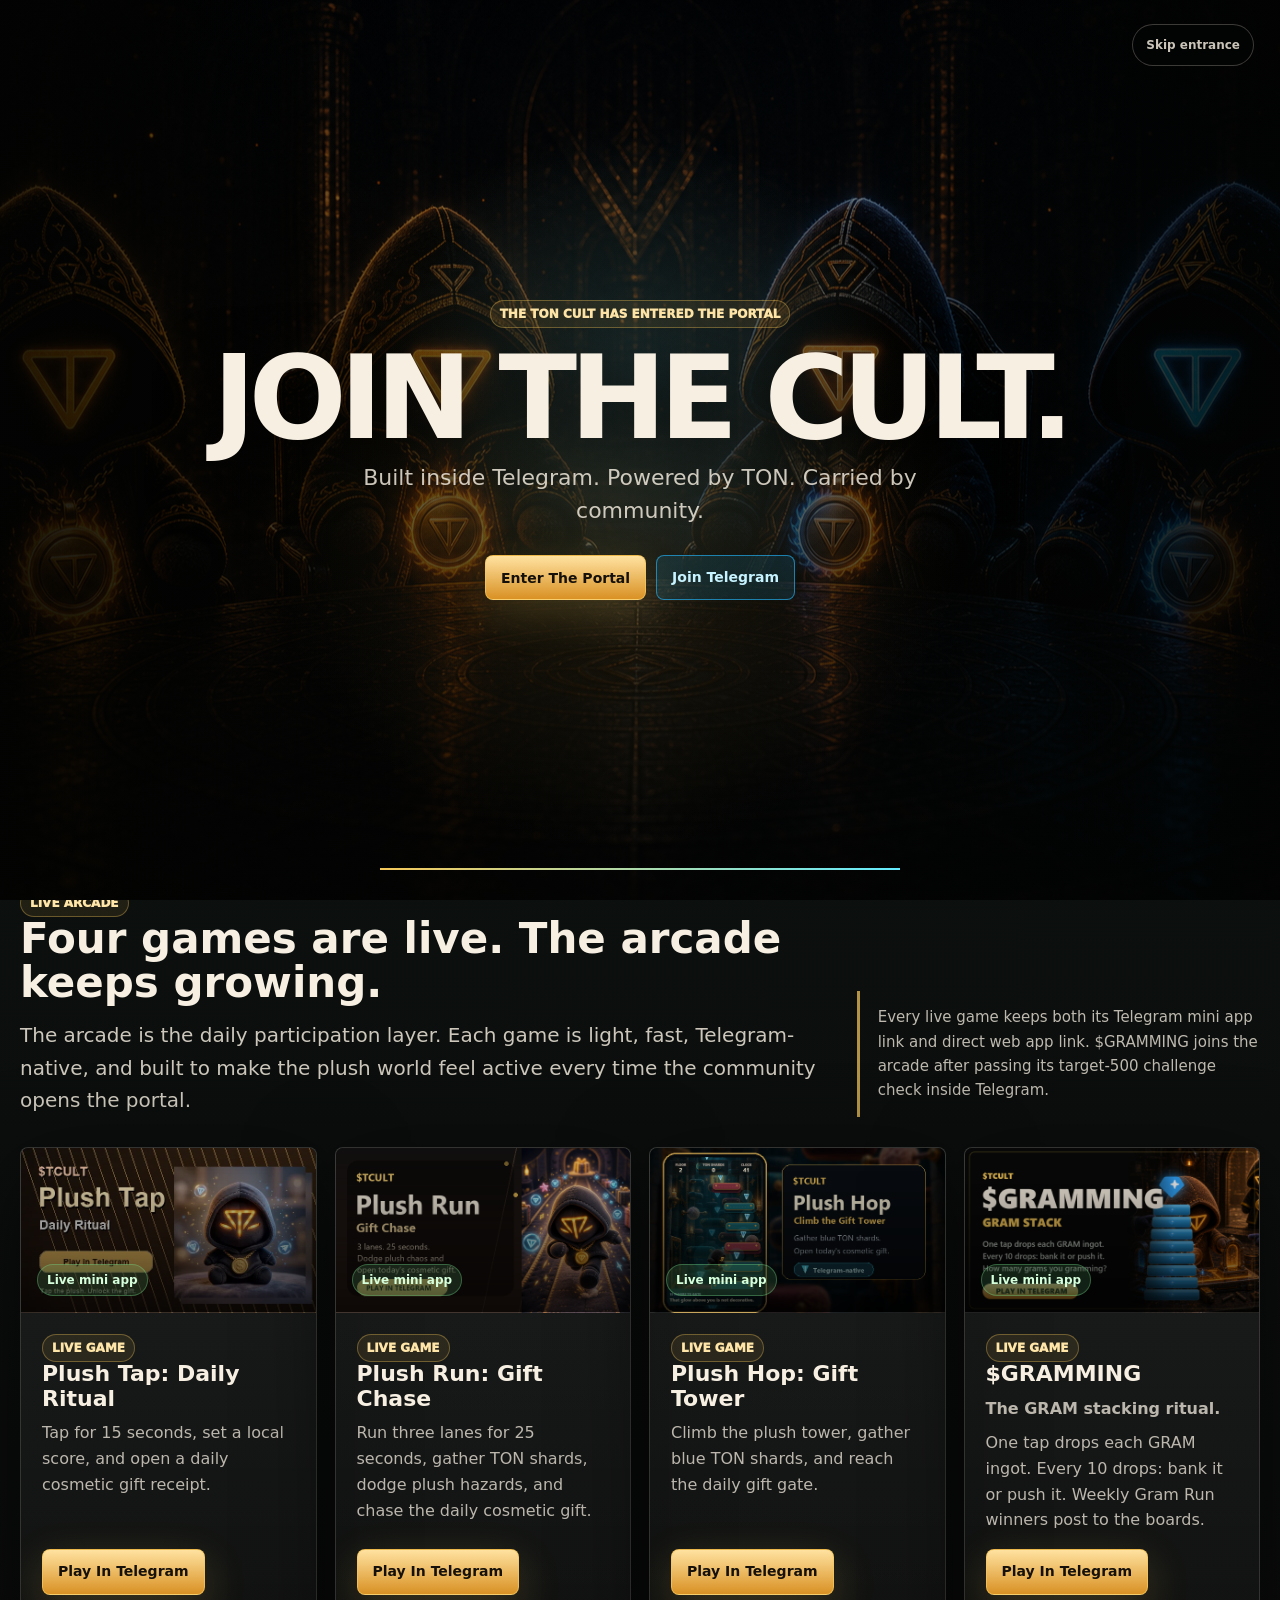
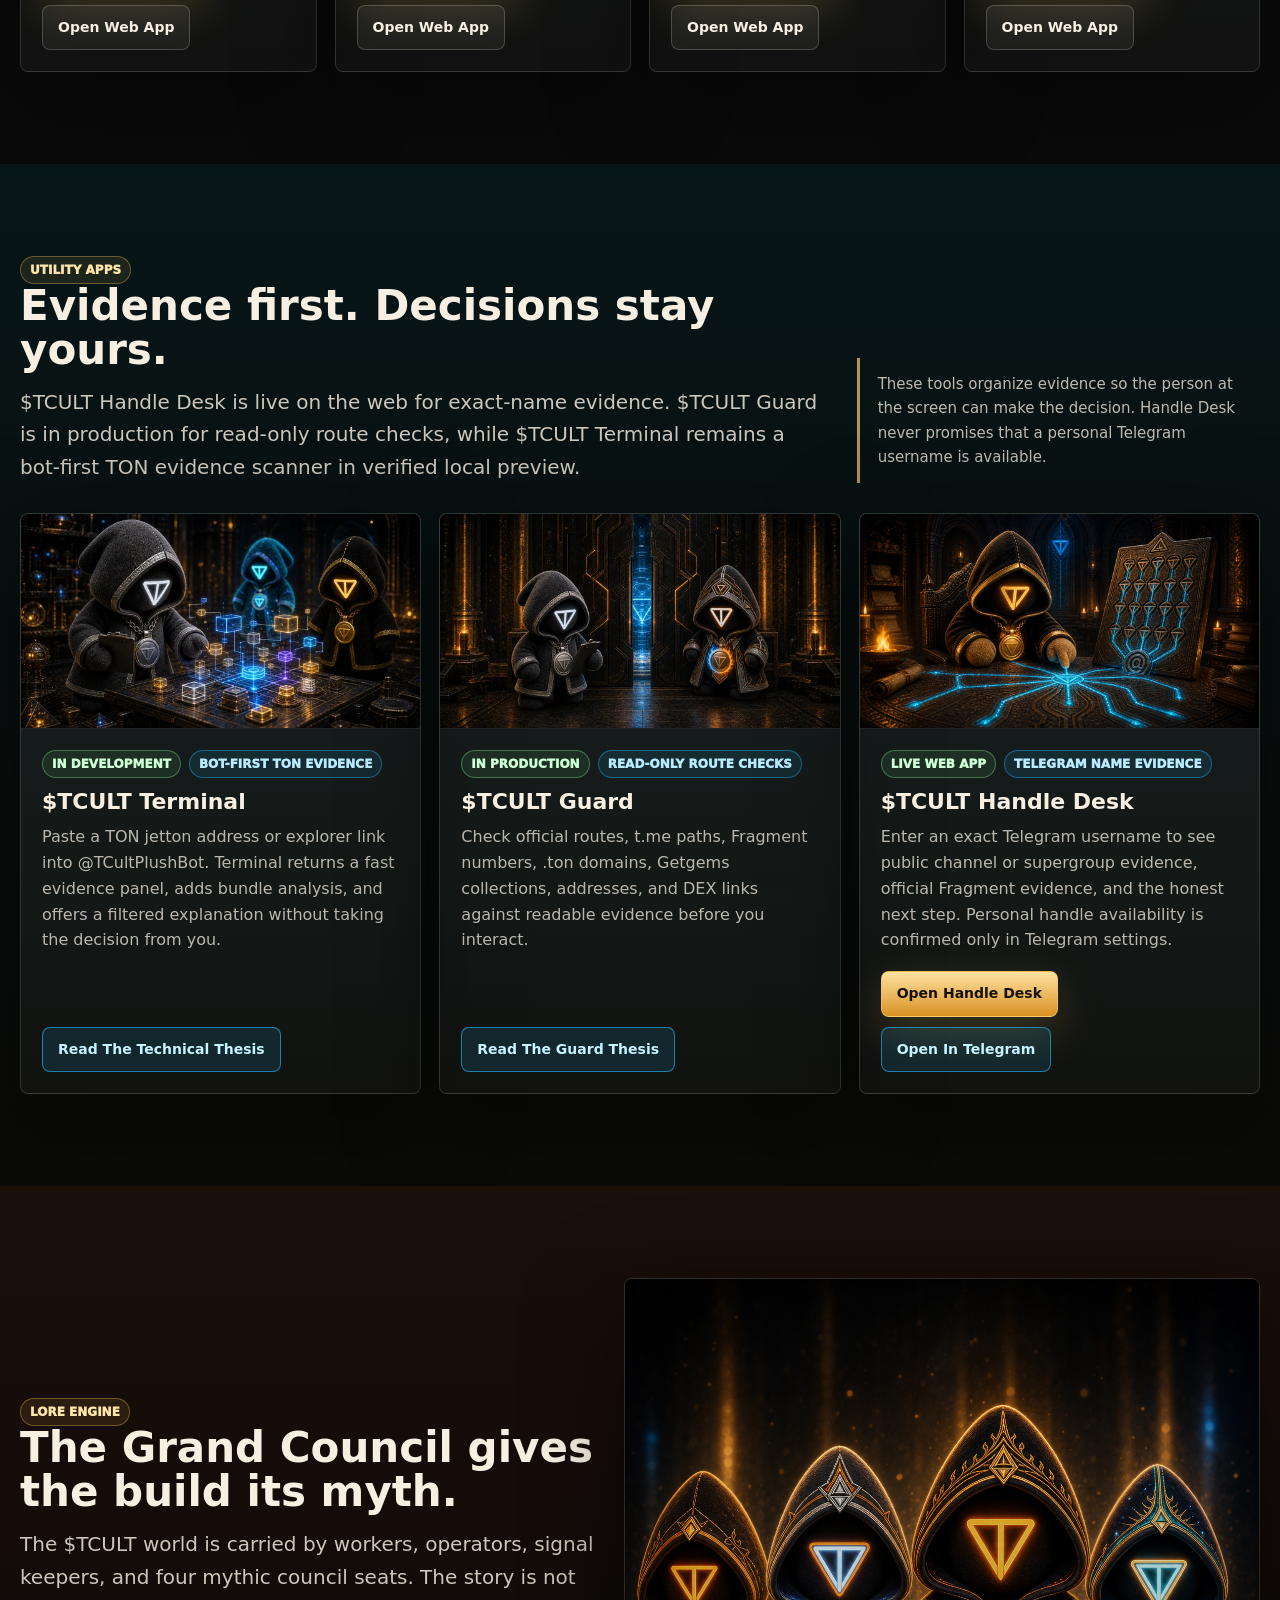
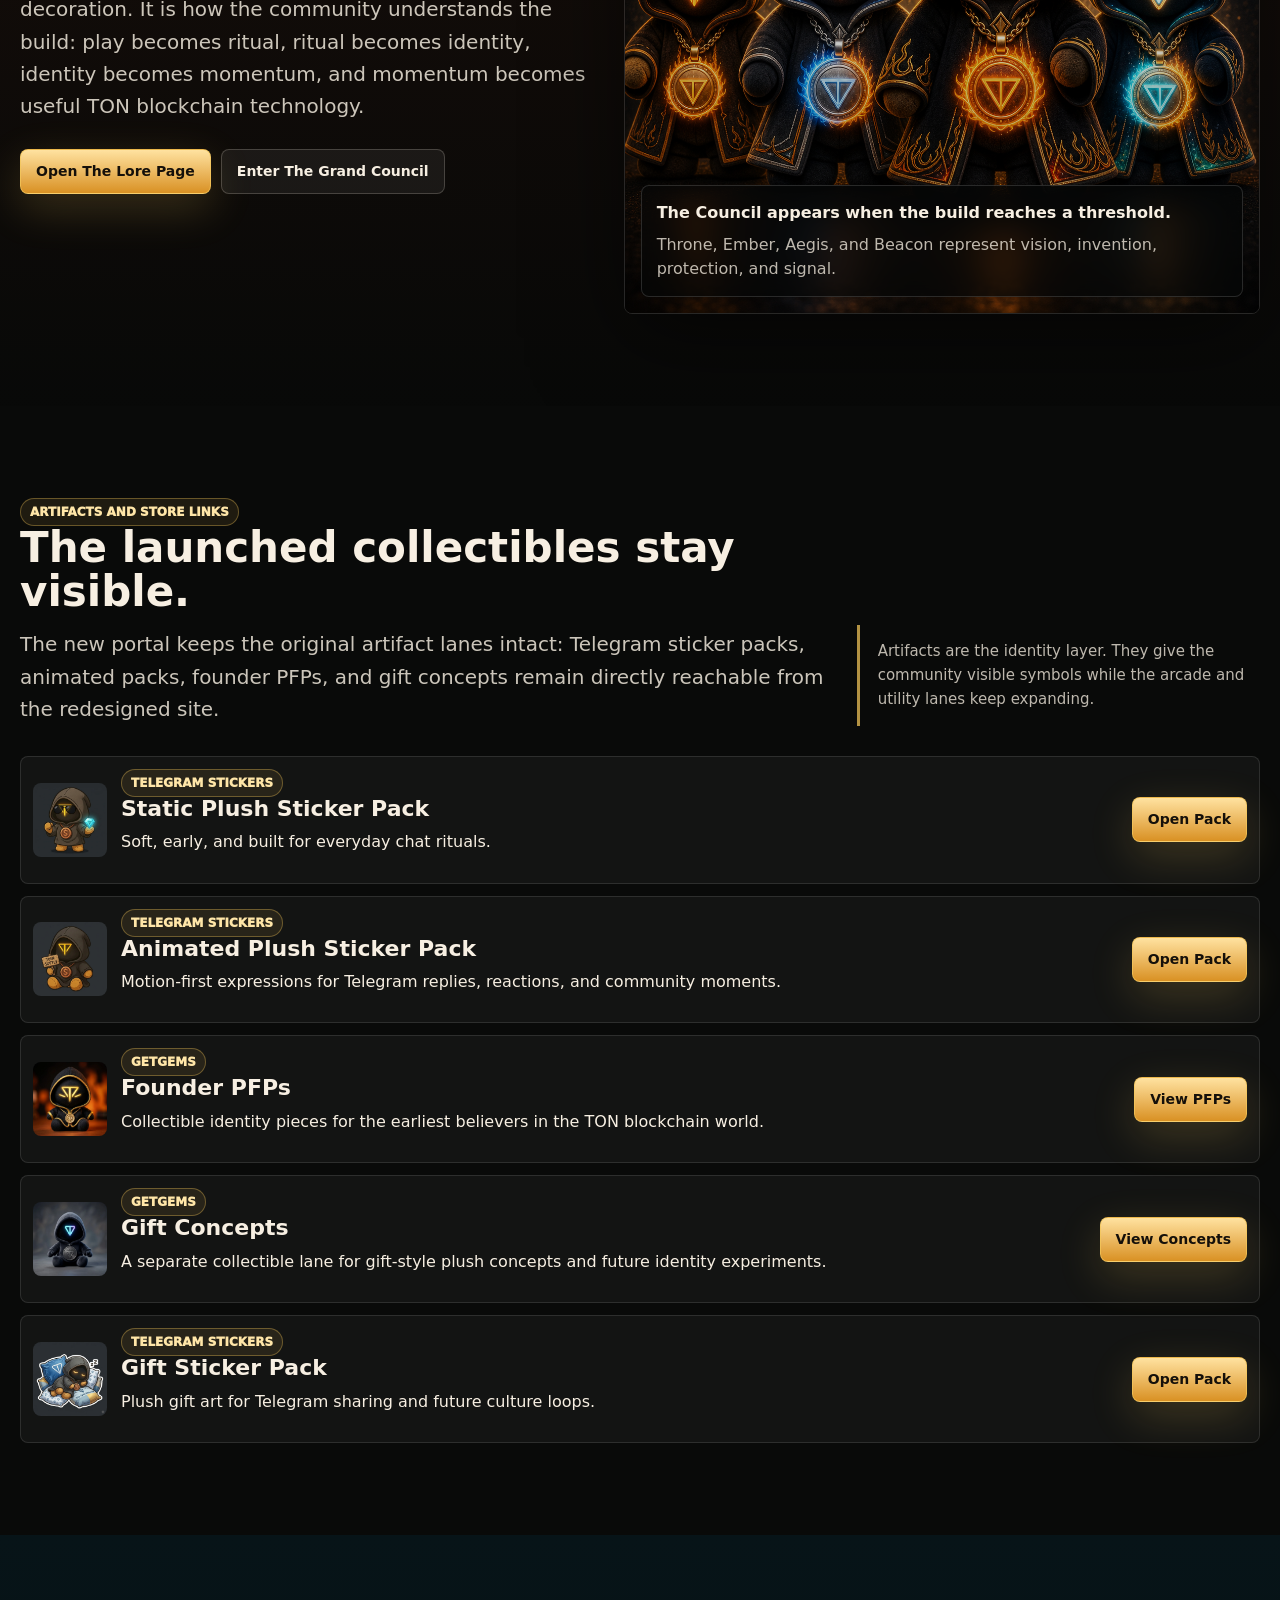
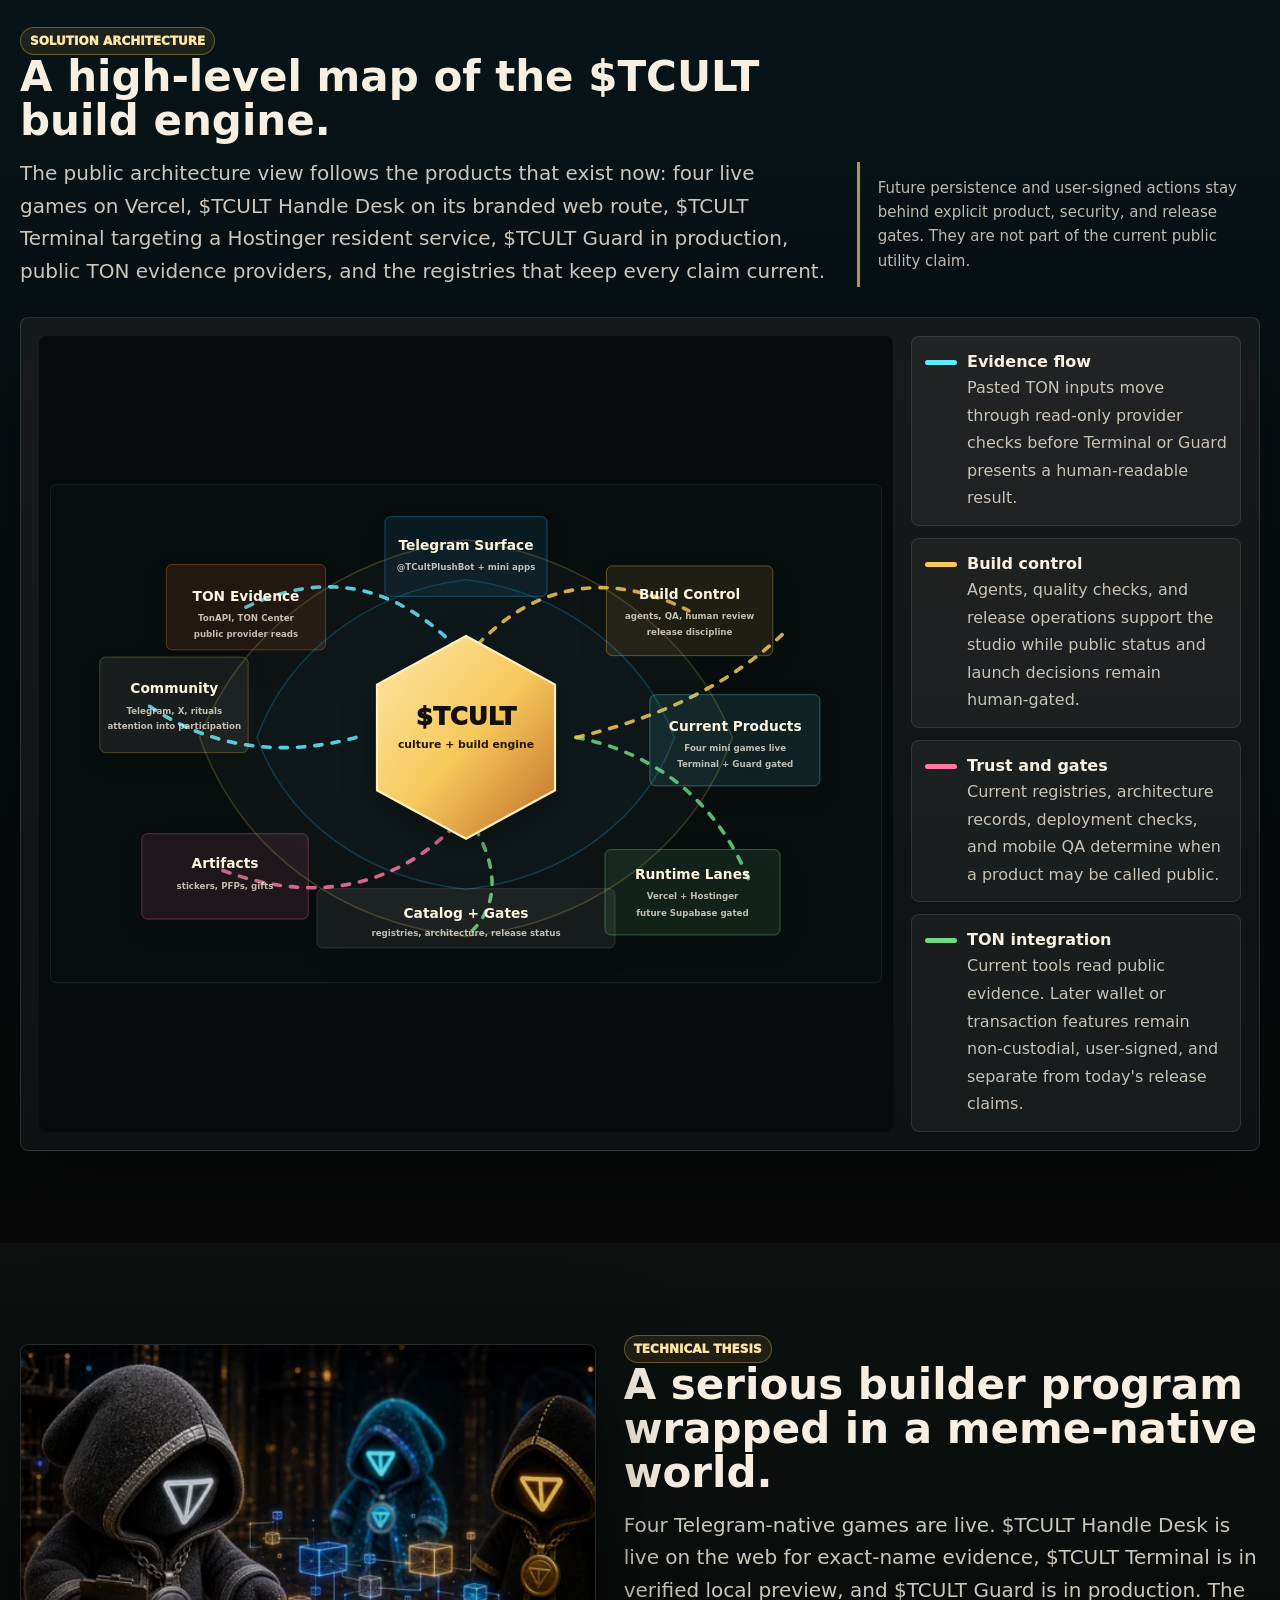
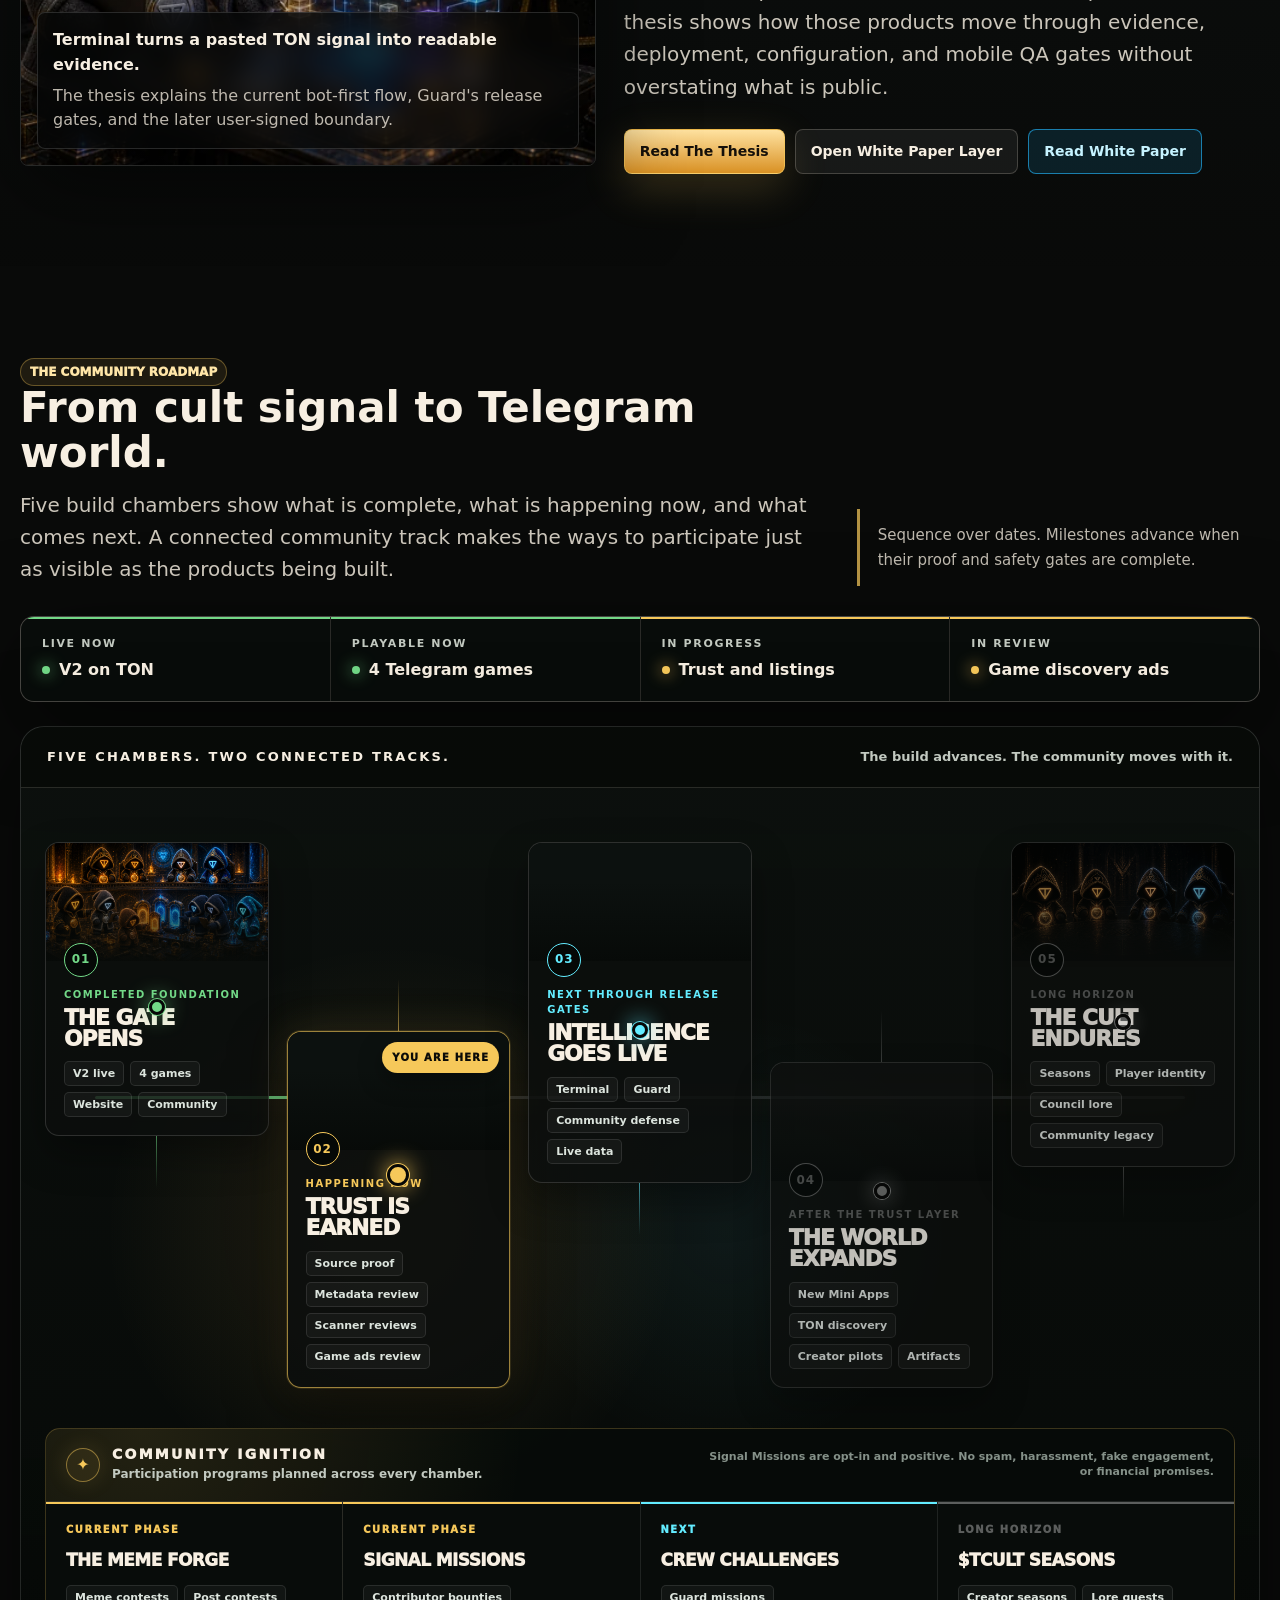
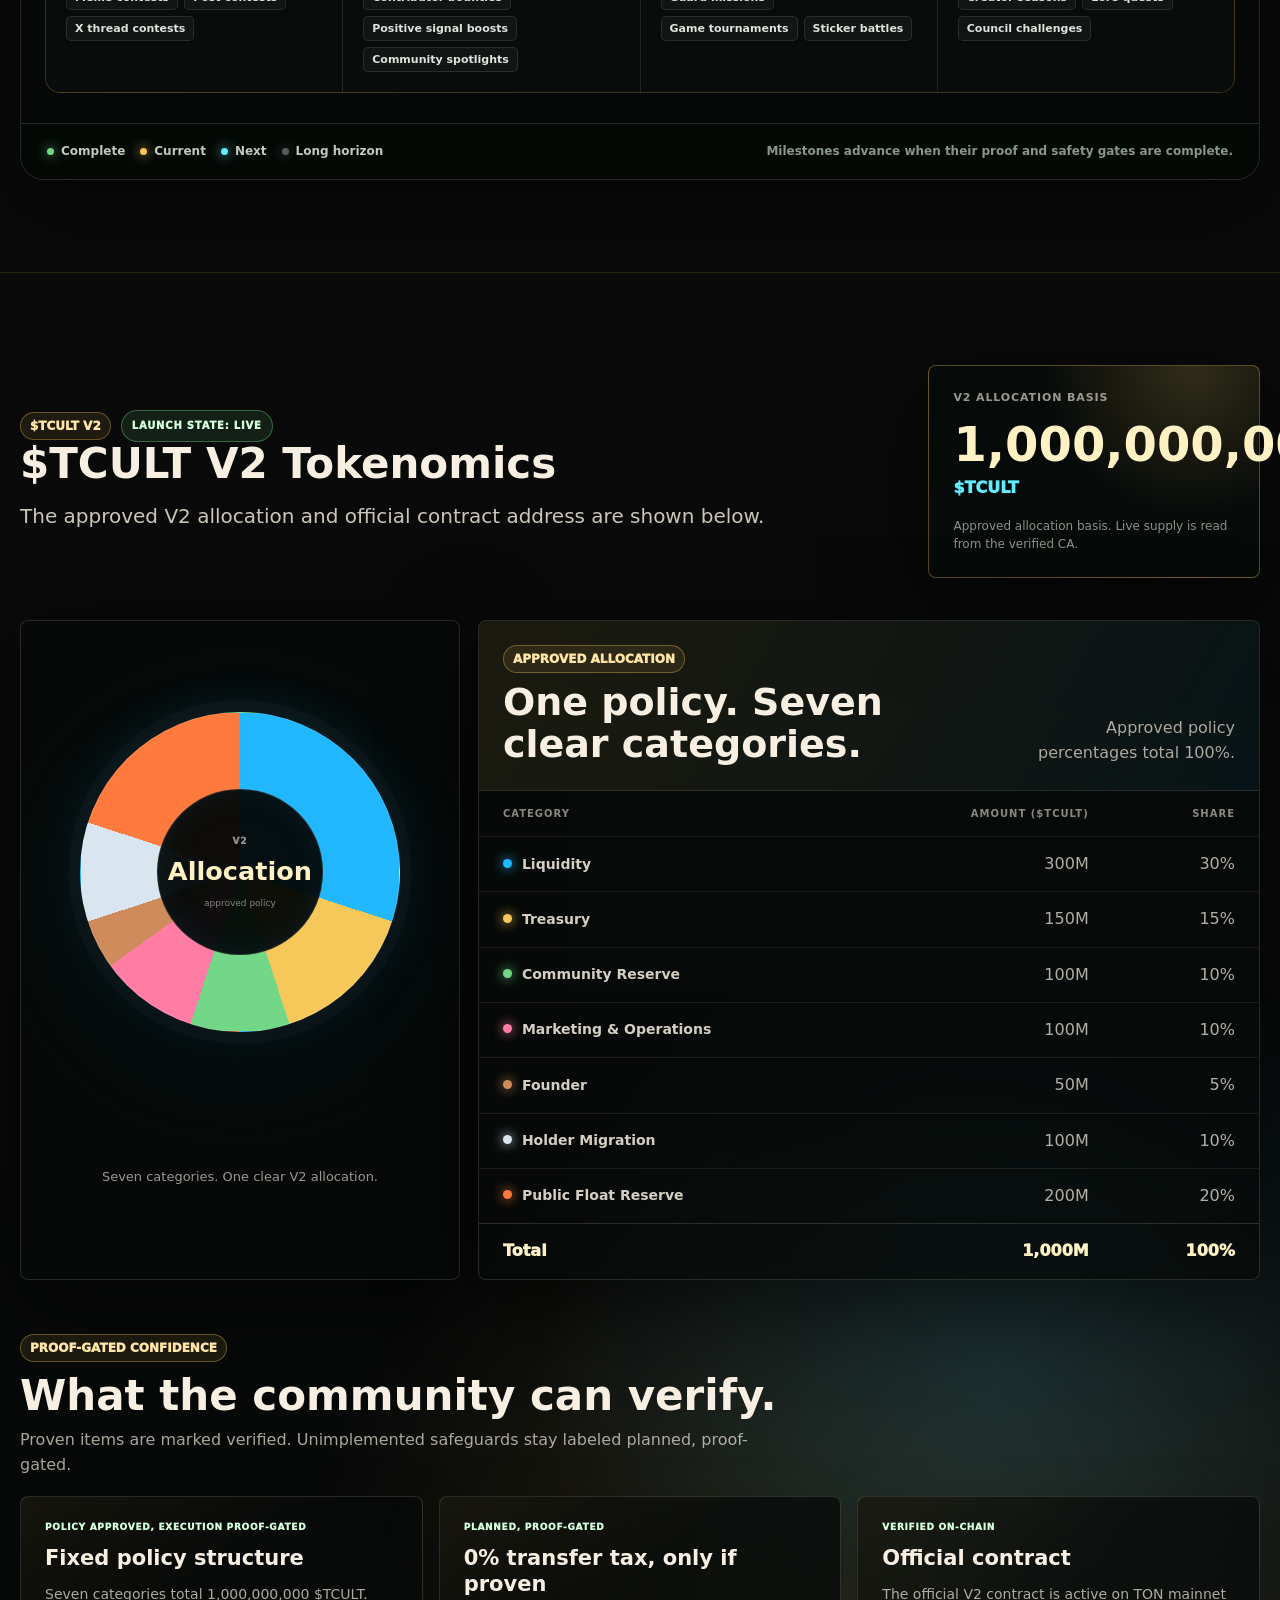
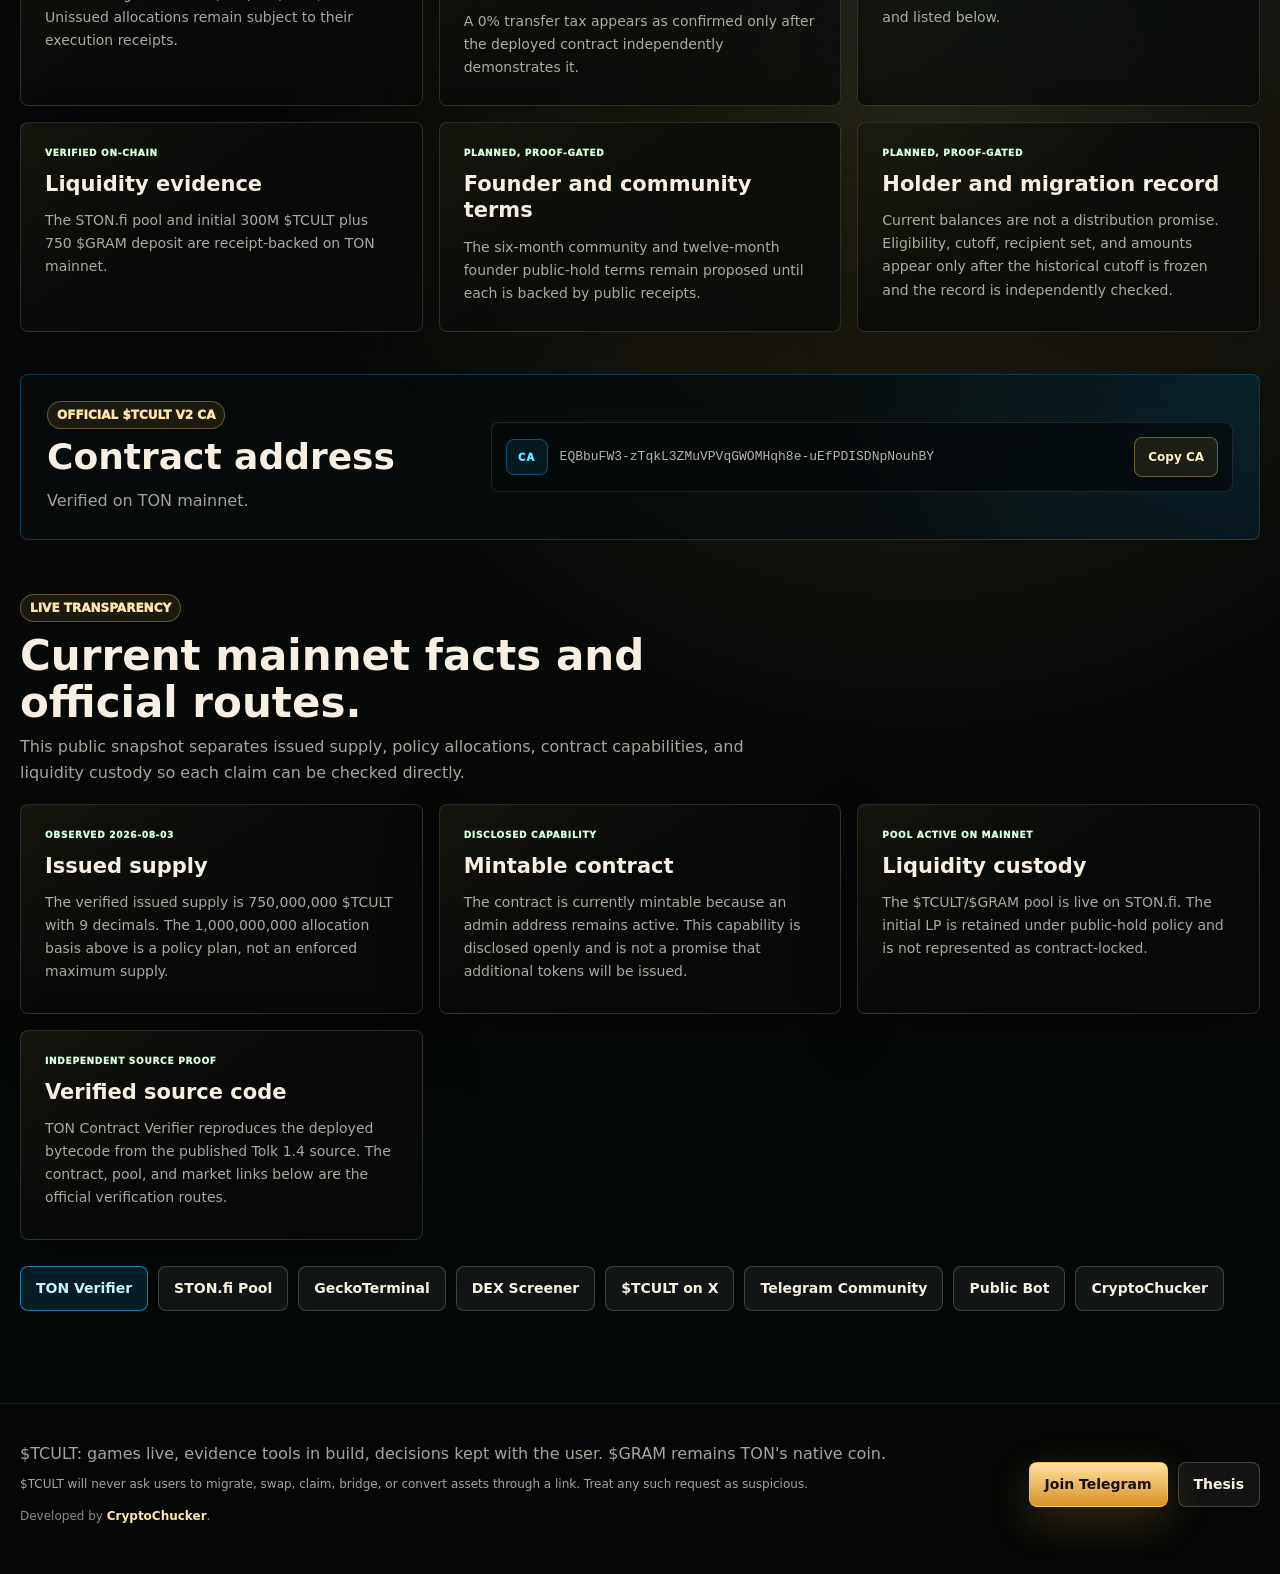
==== commit a0d6aebf: "feat(site): add Handle Desk utility card" ====
--- a/index.html
+++ b/index.html
@@ -4,15 +4,15 @@
 <head>
   <meta charset="utf-8">
   <meta name="viewport" content="width=device-width, initial-scale=1">
-  <title>$TCULT Terminal, Games, and TON Utilities</title>
-  <meta name="description" content="$TCULT is Telegram-native plush culture on TON. Play four live mini games, then follow $TCULT Terminal and $TCULT Guard as read-only evidence tools move through their public release gates. $GRAM is TON's native coin.">
+  <title>$TCULT Games, Handle Desk, and TON Utilities</title>
+  <meta name="description" content="$TCULT is Telegram-native plush culture on TON. Play four live mini games, check exact Telegram names with $TCULT Handle Desk, and explore the current read-only TON utility lane. $GRAM is TON's native coin.">
   <meta name="theme-color" content="#070807">
   <link rel="canonical" href="https://www.tcult.site/">
   <meta property="og:site_name" content="$TCULT">
   <meta property="og:type" content="website">
   <meta property="og:url" content="https://www.tcult.site/">
-  <meta property="og:title" content="$TCULT Terminal, Games, and TON Utilities">
-  <meta property="og:description" content="Four Telegram-native games are live. $TCULT Terminal and $TCULT Guard are the read-only TON evidence lane now moving through release gates.">
+  <meta property="og:title" content="$TCULT Games, Handle Desk, and TON Utilities">
+  <meta property="og:description" content="Four Telegram-native games are live. $TCULT Handle Desk checks exact Telegram names with honest evidence, alongside the current read-only TON utility lane.">
   <meta property="og:image" content="https://www.tcult.site/assets/social/tcult-portal-preview-1200x630.png">
   <meta property="og:image:secure_url" content="https://www.tcult.site/assets/social/tcult-portal-preview-1200x630.png">
   <meta property="og:image:type" content="image/png">
@@ -20,10 +20,10 @@
   <meta property="og:image:height" content="630">
   <meta property="og:image:alt" content="$TCULT Portal with the plush Council, TON signal architecture, games, lore, artifacts, and Telegram-native utilities.">
   <meta name="twitter:card" content="summary_large_image">
-  <meta name="twitter:site" content="@CryptoChucker">
+  <meta name="twitter:site" content="@TCULTonTON">
   <meta name="twitter:creator" content="@CryptoChucker">
-  <meta name="twitter:title" content="$TCULT Terminal, Games, and TON Utilities">
-  <meta name="twitter:description" content="Four Telegram-native games are live. $TCULT Terminal and $TCULT Guard are the read-only TON evidence lane now moving through release gates.">
+  <meta name="twitter:title" content="$TCULT Games, Handle Desk, and TON Utilities">
+  <meta name="twitter:description" content="Four Telegram-native games are live. $TCULT Handle Desk checks exact Telegram names with honest evidence, alongside the current read-only TON utility lane.">
   <meta name="twitter:image" content="https://www.tcult.site/assets/social/tcult-portal-preview-1200x630.png">
   <meta name="twitter:image:alt" content="$TCULT Portal with the plush Council, TON signal architecture, games, lore, artifacts, and Telegram-native utilities.">
   <link rel="icon" type="image/png" sizes="64x64" href="assets/optimized/favicon-64.png">
@@ -198,12 +198,12 @@
           <div>
             <span class="eyebrow">Utility Apps</span>
             <h2>Evidence first. Decisions stay yours.</h2>
-            <p class="lead">$TCULT Terminal and $TCULT Guard are the current utility lane. Terminal is a bot-first TON evidence scanner in verified local preview. Guard V1 is implemented locally while redeploy, branded DNS, Telegram configuration, and mobile QA remain release gates.</p>
-          </div>
-          <div class="note">Both tools are read-only at their current milestone. They organize evidence so the person at the screen can make the decision.</div>
-        </div>
-
-        <div class="grid two utility-grid">
+            <p class="lead">$TCULT Handle Desk is live on the web for exact-name evidence. $TCULT Guard is in production for read-only route checks, while $TCULT Terminal remains a bot-first TON evidence scanner in verified local preview.</p>
+          </div>
+          <div class="note">These tools organize evidence so the person at the screen can make the decision. Handle Desk never promises that a personal Telegram username is available.</div>
+        </div>
+
+        <div class="grid three utility-grid">
           <article class="card game-card utility-card">
             <div class="game-window utility-window has-art">
               <img class="utility-art" src="assets/utility/tcult-terminal-ledger-architecture-640x360.webp" alt="$TCULT Terminal with Cipher routing a TON signal while Ledger verifies the evidence card.">
@@ -234,6 +234,24 @@
               <p>Check official routes, t.me paths, Fragment numbers, .ton domains, Getgems collections, addresses, and DEX links against readable evidence before you interact.</p>
               <div class="actions">
                 <a class="btn ton" href="whitepaper/TCULT_TON_BLOCKCHAIN_UTILITY_WHITE_PAPER.html#tcult-guard">Read The Guard Thesis</a>
+              </div>
+            </div>
+          </article>
+
+          <article class="card game-card utility-card">
+            <div class="game-window utility-window has-art">
+              <img class="utility-art" src="assets/utility/tcult-handle-desk-640x360.png" alt="Cipher, a gold-marked hooded $TCULT plush, routes cyan crystal lines across a carved temple council table into a board of Telegram name glyphs.">
+            </div>
+            <div class="card-body">
+              <div class="status-row">
+                <span class="tag green">Live web app</span>
+                <span class="tag ton">Telegram name evidence</span>
+              </div>
+              <h3>$TCULT Handle Desk</h3>
+              <p>Enter an exact Telegram username to see public channel or supergroup evidence, official Fragment evidence, and the honest next step. Personal handle availability is confirmed only in Telegram settings.</p>
+              <div class="actions">
+                <a class="btn primary" href="https://handles.tcult.site/">Open Handle Desk</a>
+                <a class="btn ton" href="https://t.me/TCultPlushBot/handles">Open In Telegram</a>
               </div>
             </div>
           </article>
@@ -336,7 +354,7 @@
           <div>
             <span class="eyebrow">Solution Architecture</span>
             <h2>A high-level map of the $TCULT build engine.</h2>
-            <p class="lead">The public architecture view follows the products that exist now: four live games on Vercel, $TCULT Terminal targeting a Hostinger resident service, $TCULT Guard moving through its Vercel release gates, public TON evidence providers, and the registries that keep every claim current.</p>
+            <p class="lead">The public architecture view follows the products that exist now: four live games on Vercel, $TCULT Handle Desk on its branded web route, $TCULT Terminal targeting a Hostinger resident service, $TCULT Guard in production, public TON evidence providers, and the registries that keep every claim current.</p>
           </div>
           <div class="note">Future persistence and user-signed actions stay behind explicit product, security, and release gates. They are not part of the current public utility claim.</div>
         </div>
@@ -345,7 +363,7 @@
           <div class="architecture-layout">
             <svg class="solution-map" viewBox="0 0 1180 720" role="img" aria-labelledby="map-title map-desc">
               <title id="map-title">$TCULT high-level solution architecture</title>
-              <desc id="map-desc">A visual architecture connecting Telegram, four live games, $TCULT Terminal, $TCULT Guard, TON evidence providers, Vercel, Hostinger, artifacts, and release registries around the $TCULT core.</desc>
+              <desc id="map-desc">A visual architecture connecting Telegram, four live games, $TCULT Handle Desk, $TCULT Terminal, $TCULT Guard, TON evidence providers, Vercel, Hostinger, artifacts, and release registries around the $TCULT core.</desc>
               <defs>
                 <linearGradient id="coreGrad" x1="0" x2="1" y1="0" y2="1">
                   <stop offset="0%" stop-color="#ffe6a8"/>
@@ -476,7 +494,7 @@
           <div>
             <span class="eyebrow">Technical Thesis</span>
             <h2>A serious builder program wrapped in a meme-native world.</h2>
-            <p class="lead">Four Telegram-native games are live. $TCULT Terminal is in verified local preview, and $TCULT Guard V1 is implemented locally. The thesis shows how those products move through read-only evidence, deployment, configuration, and mobile QA gates without overstating what is public.</p>
+            <p class="lead">Four Telegram-native games are live. $TCULT Handle Desk is live on the web for exact-name evidence, $TCULT Terminal is in verified local preview, and $TCULT Guard is in production. The thesis shows how those products move through evidence, deployment, configuration, and mobile QA gates without overstating what is public.</p>
             <div class="actions">
               <a class="btn primary" href="thesis.html">Read The Thesis</a>
               <a class="btn" href="thesis.html#white-paper">Open White Paper Layer</a>
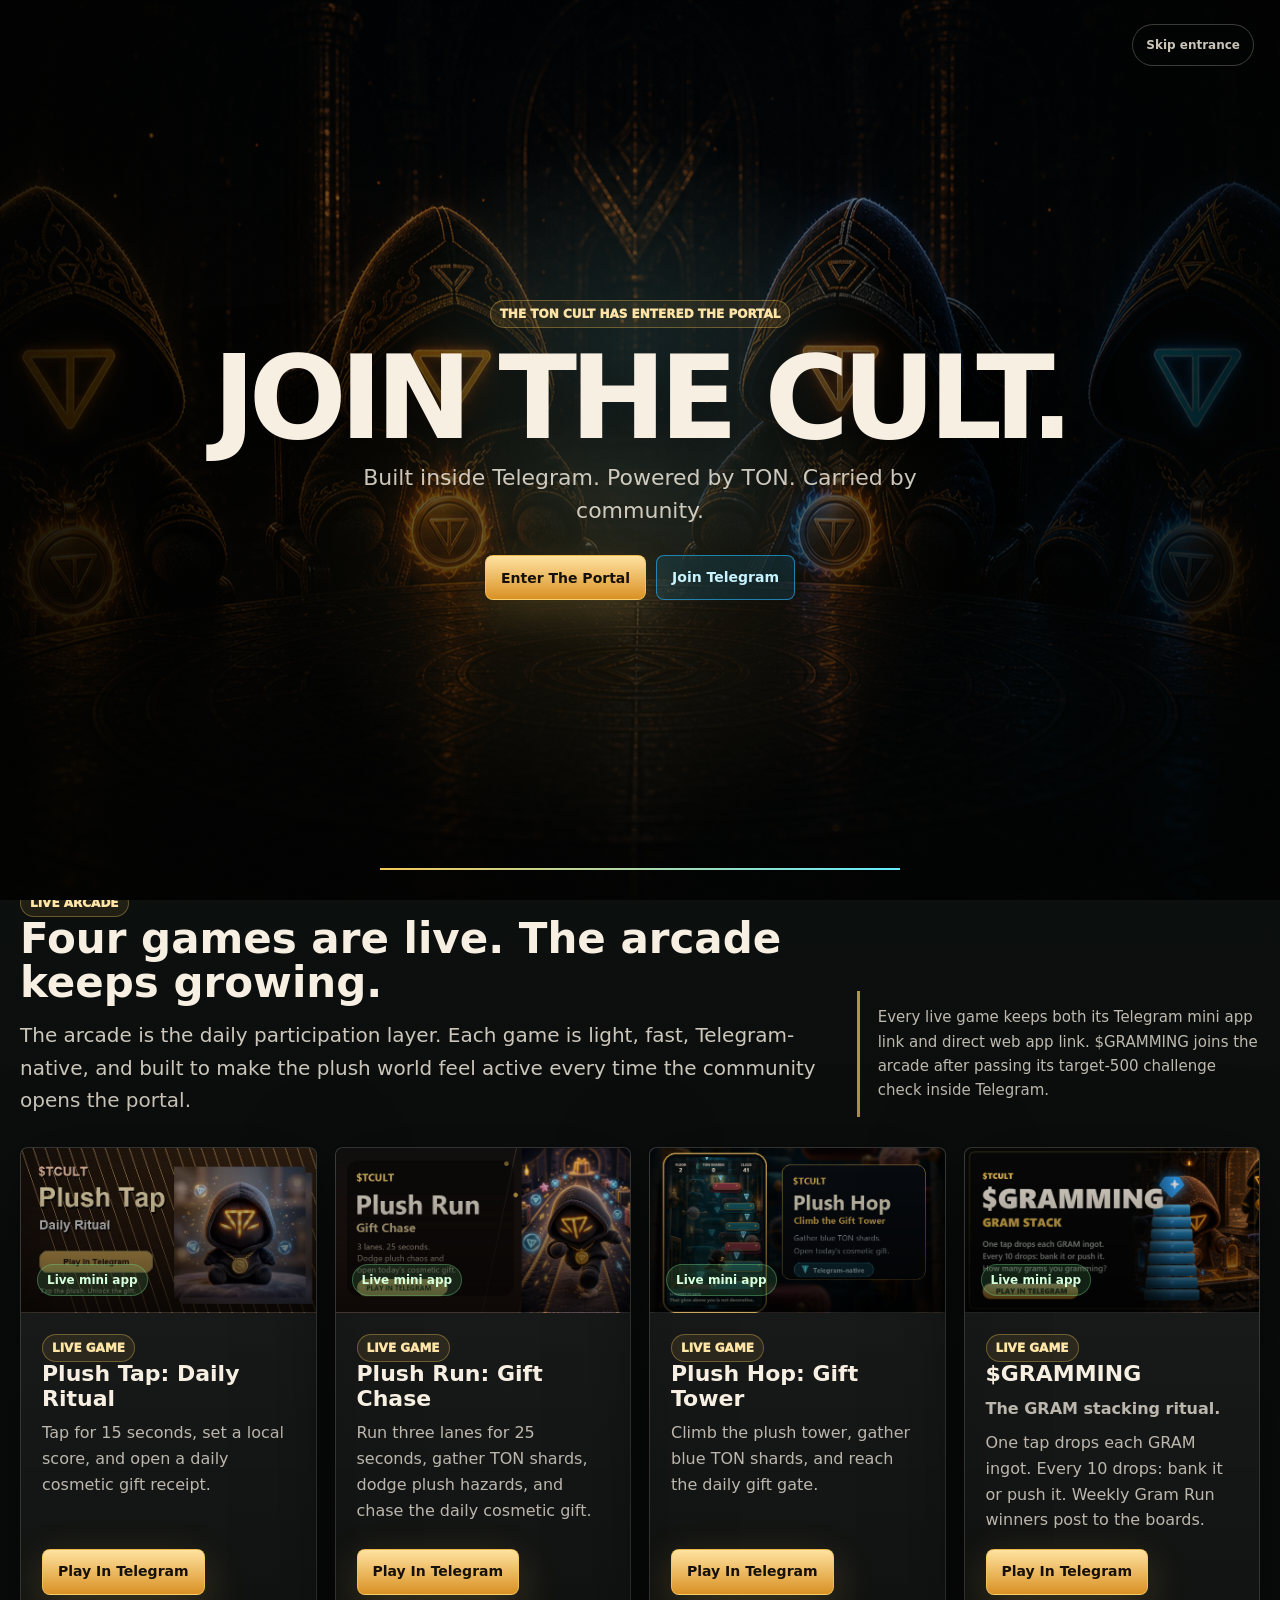
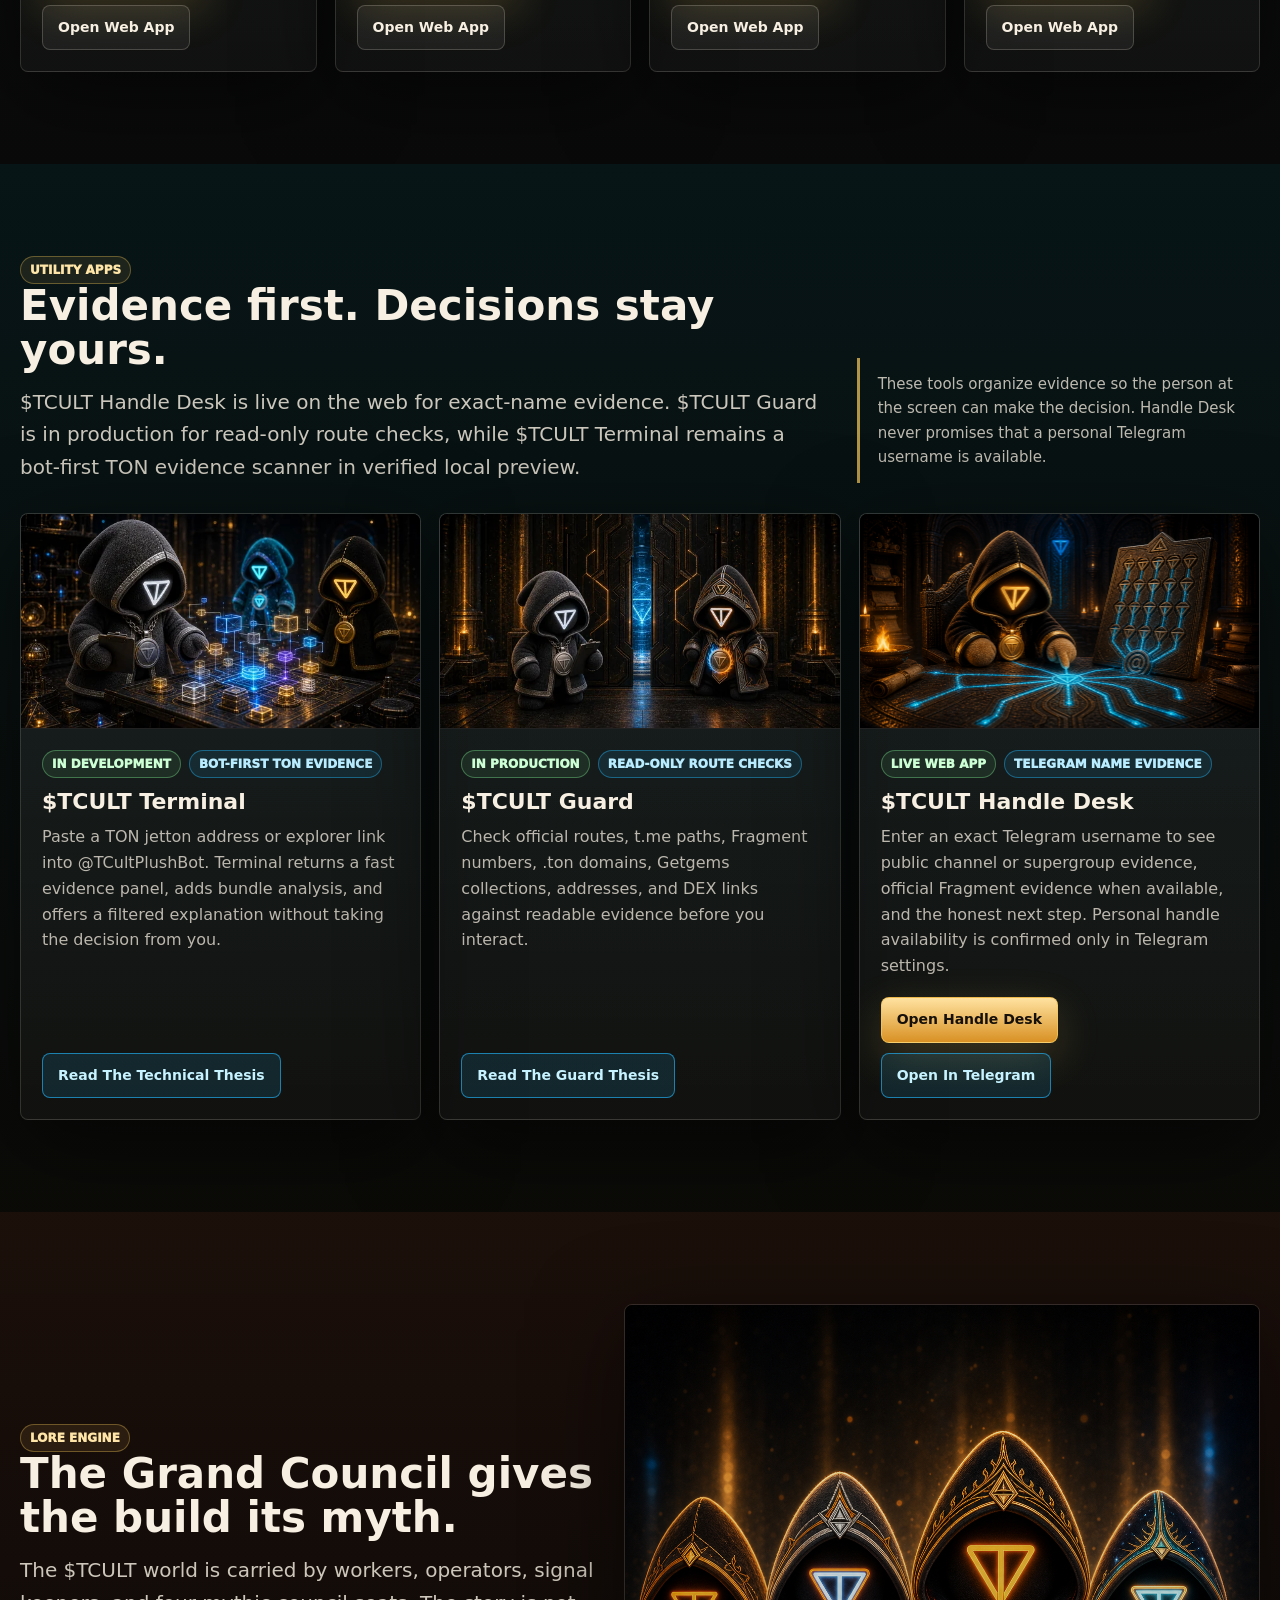
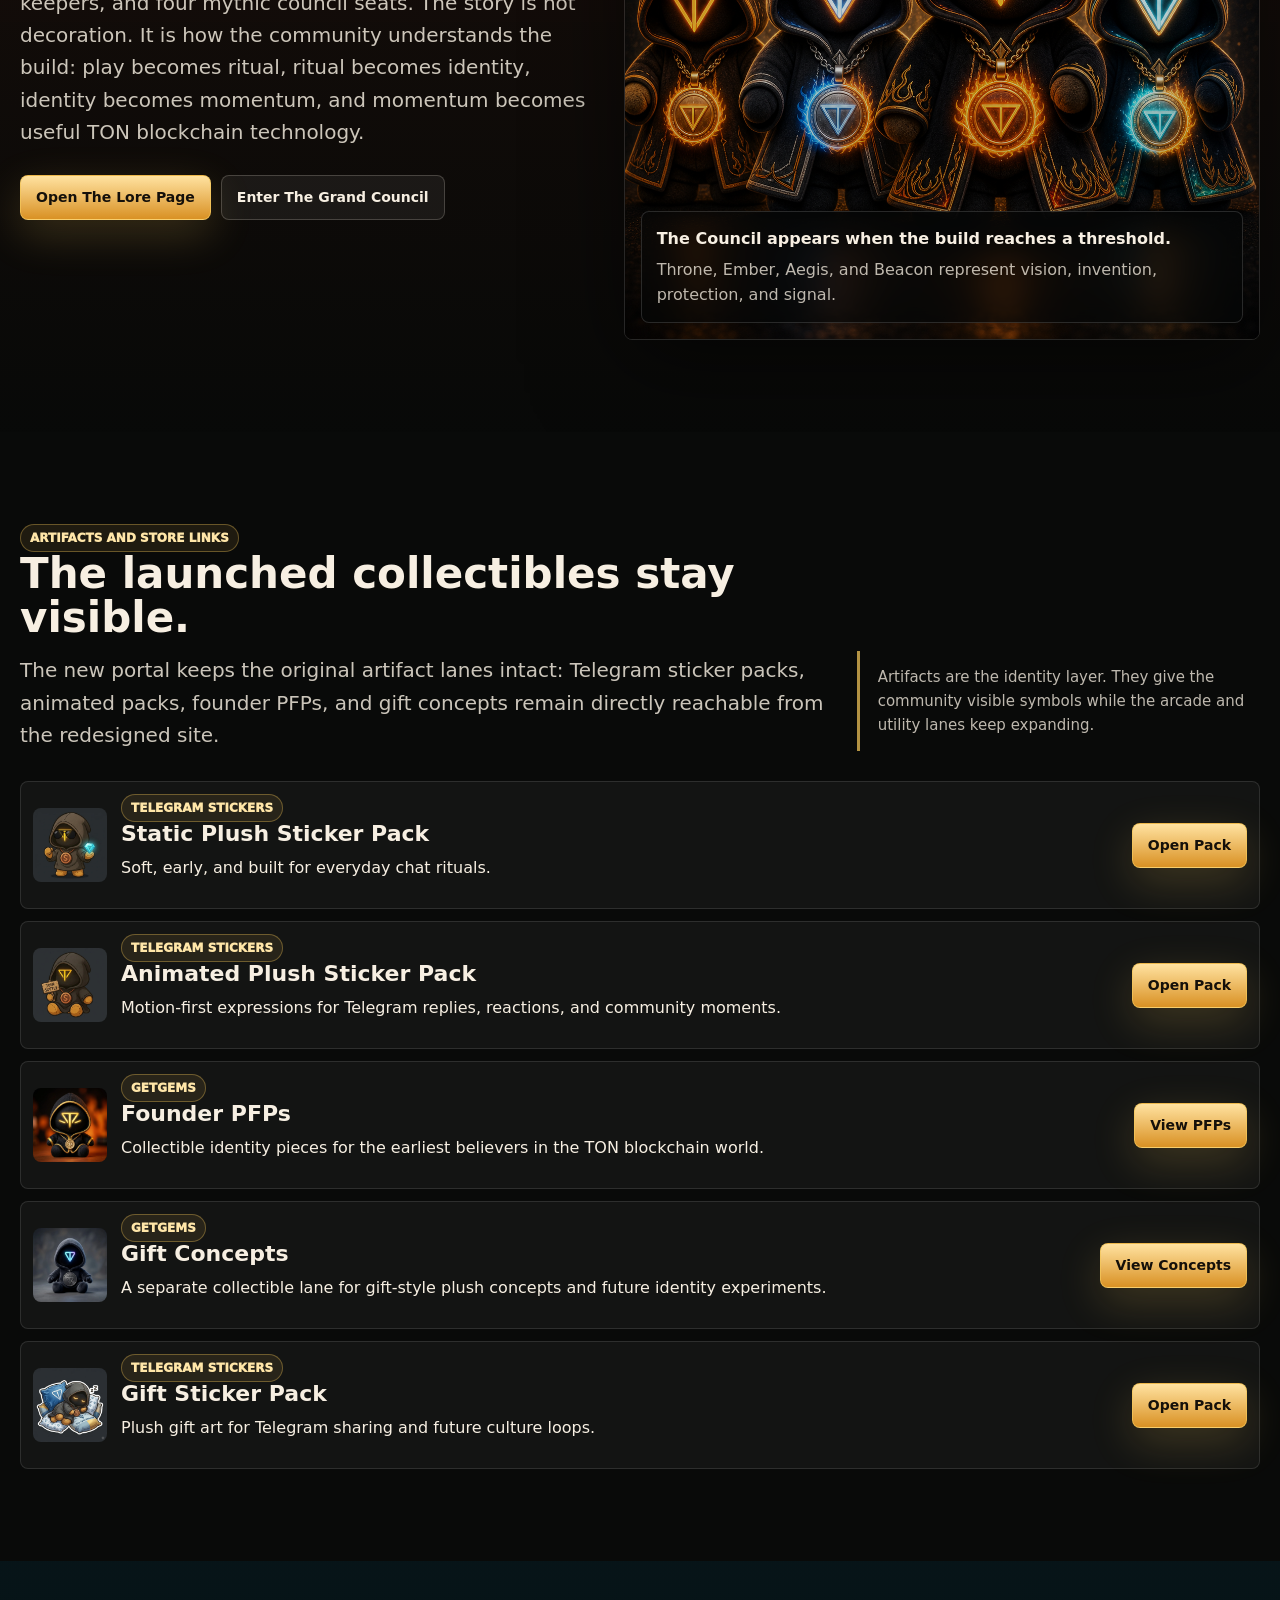
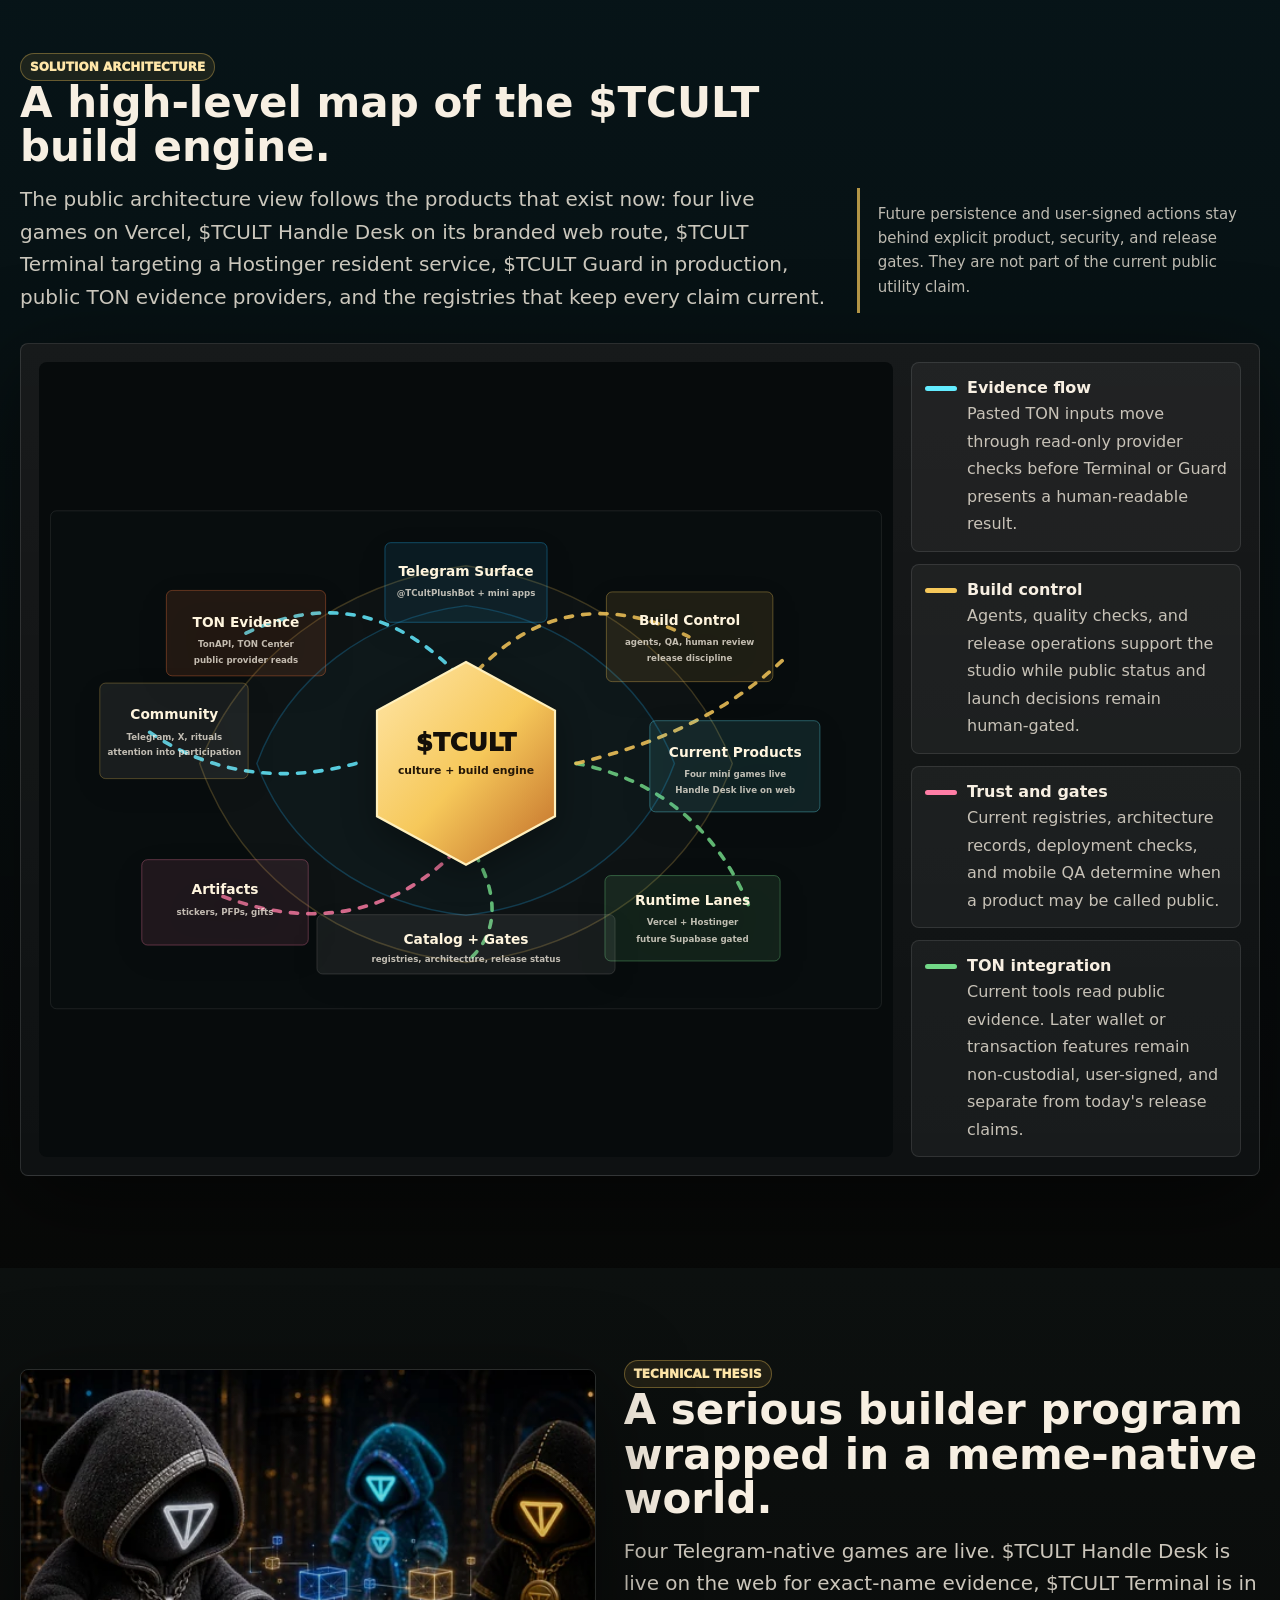
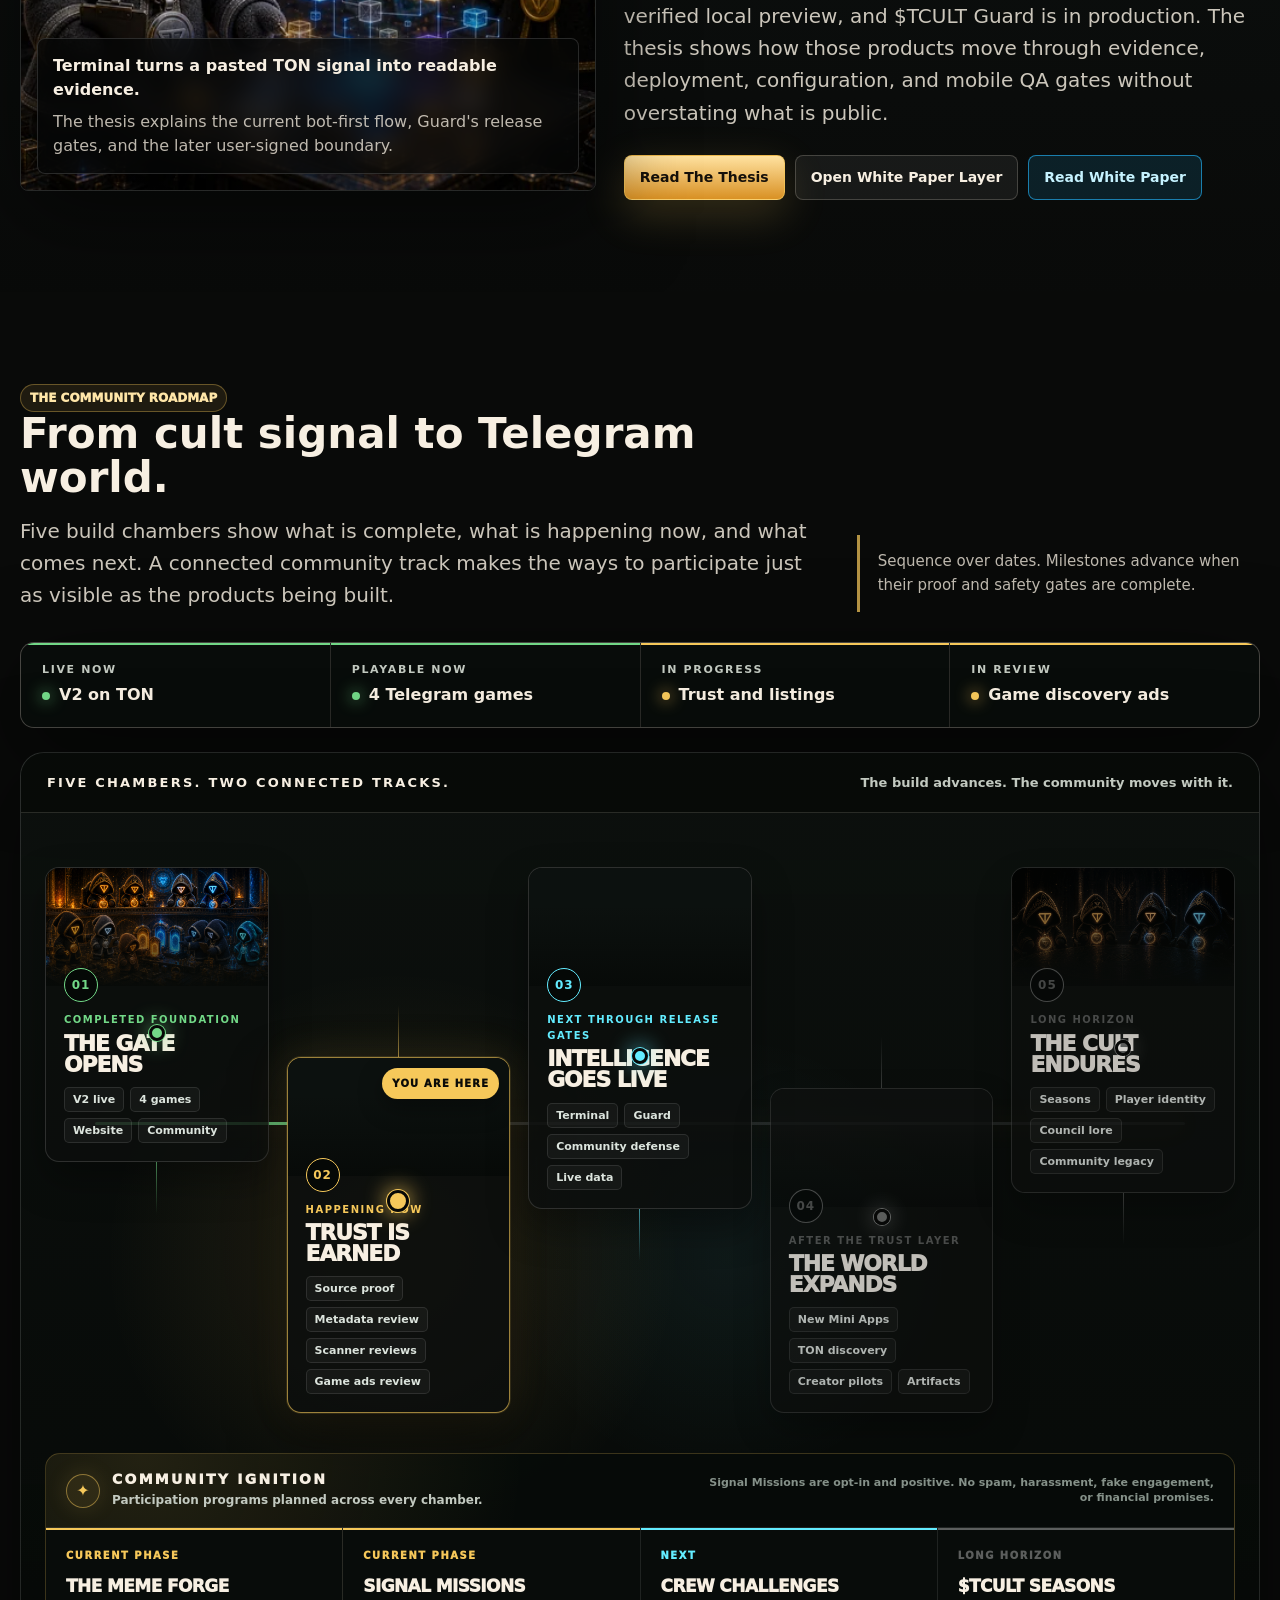
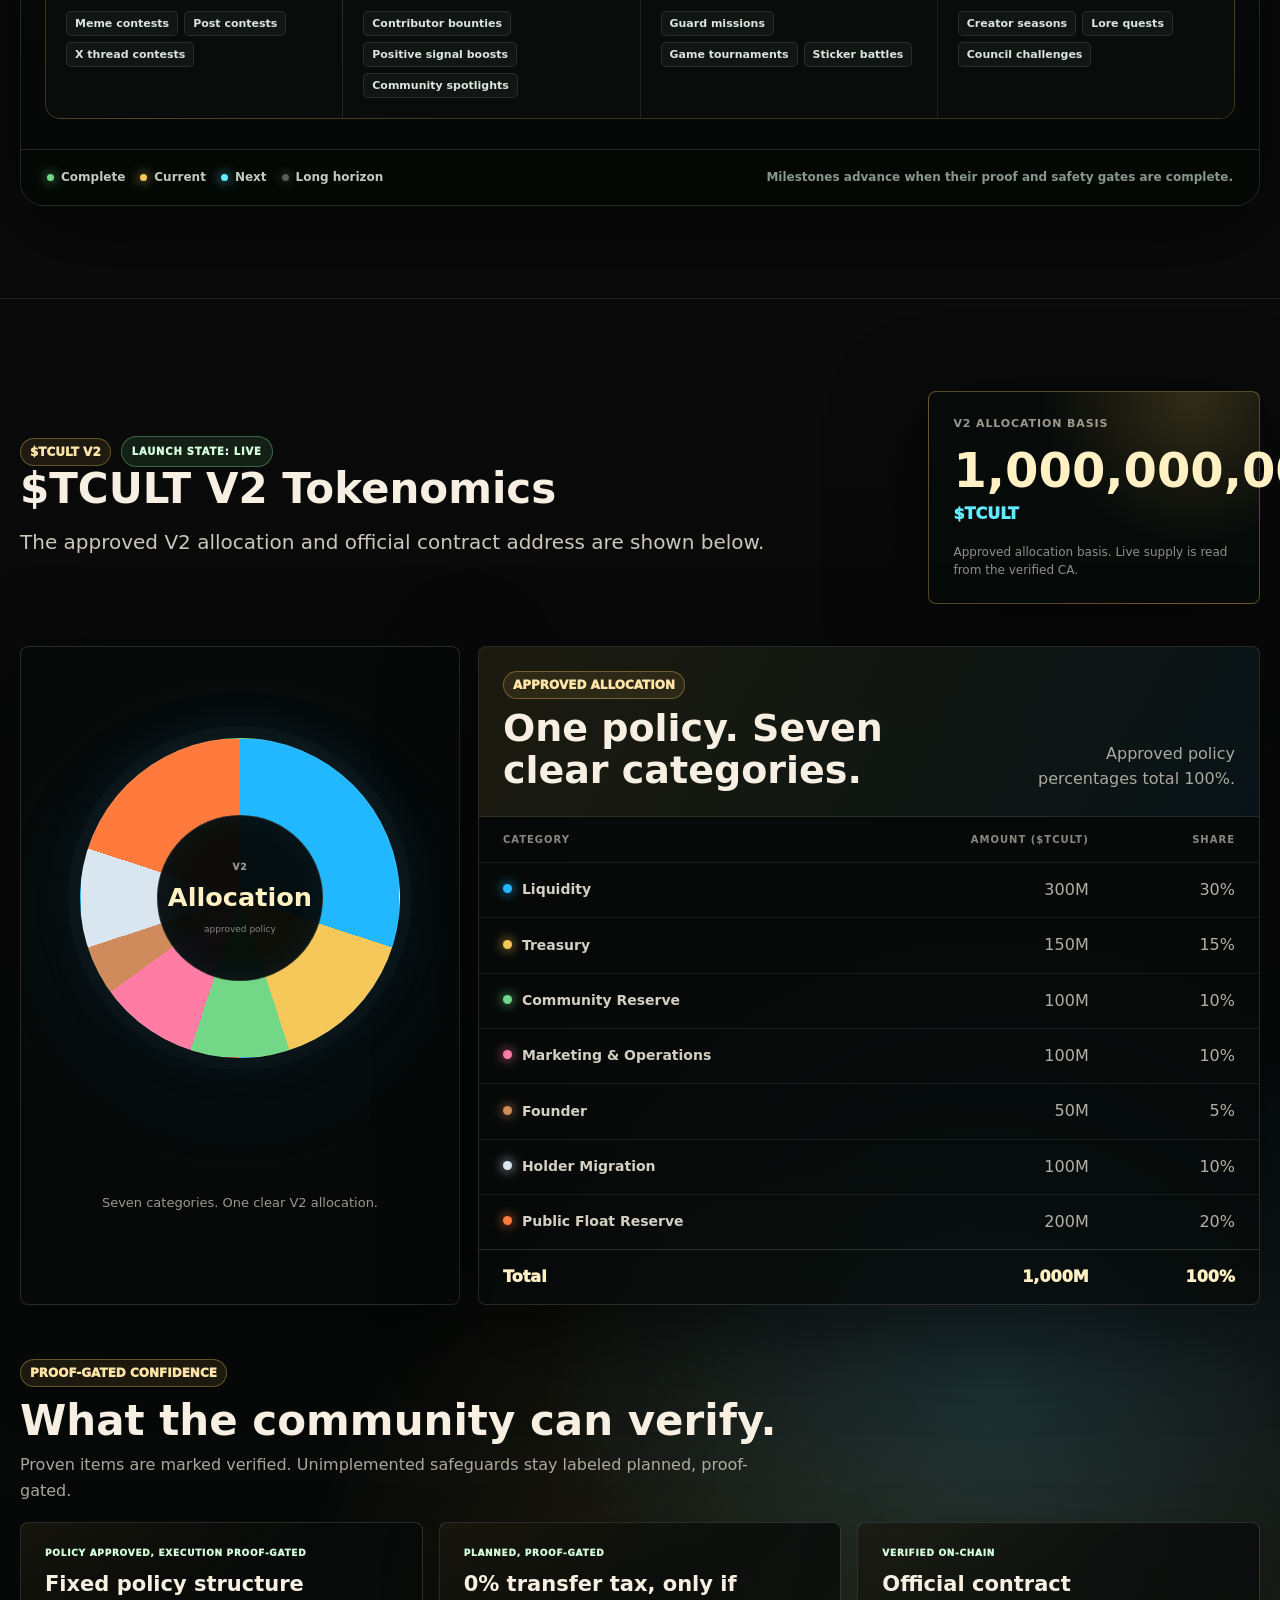
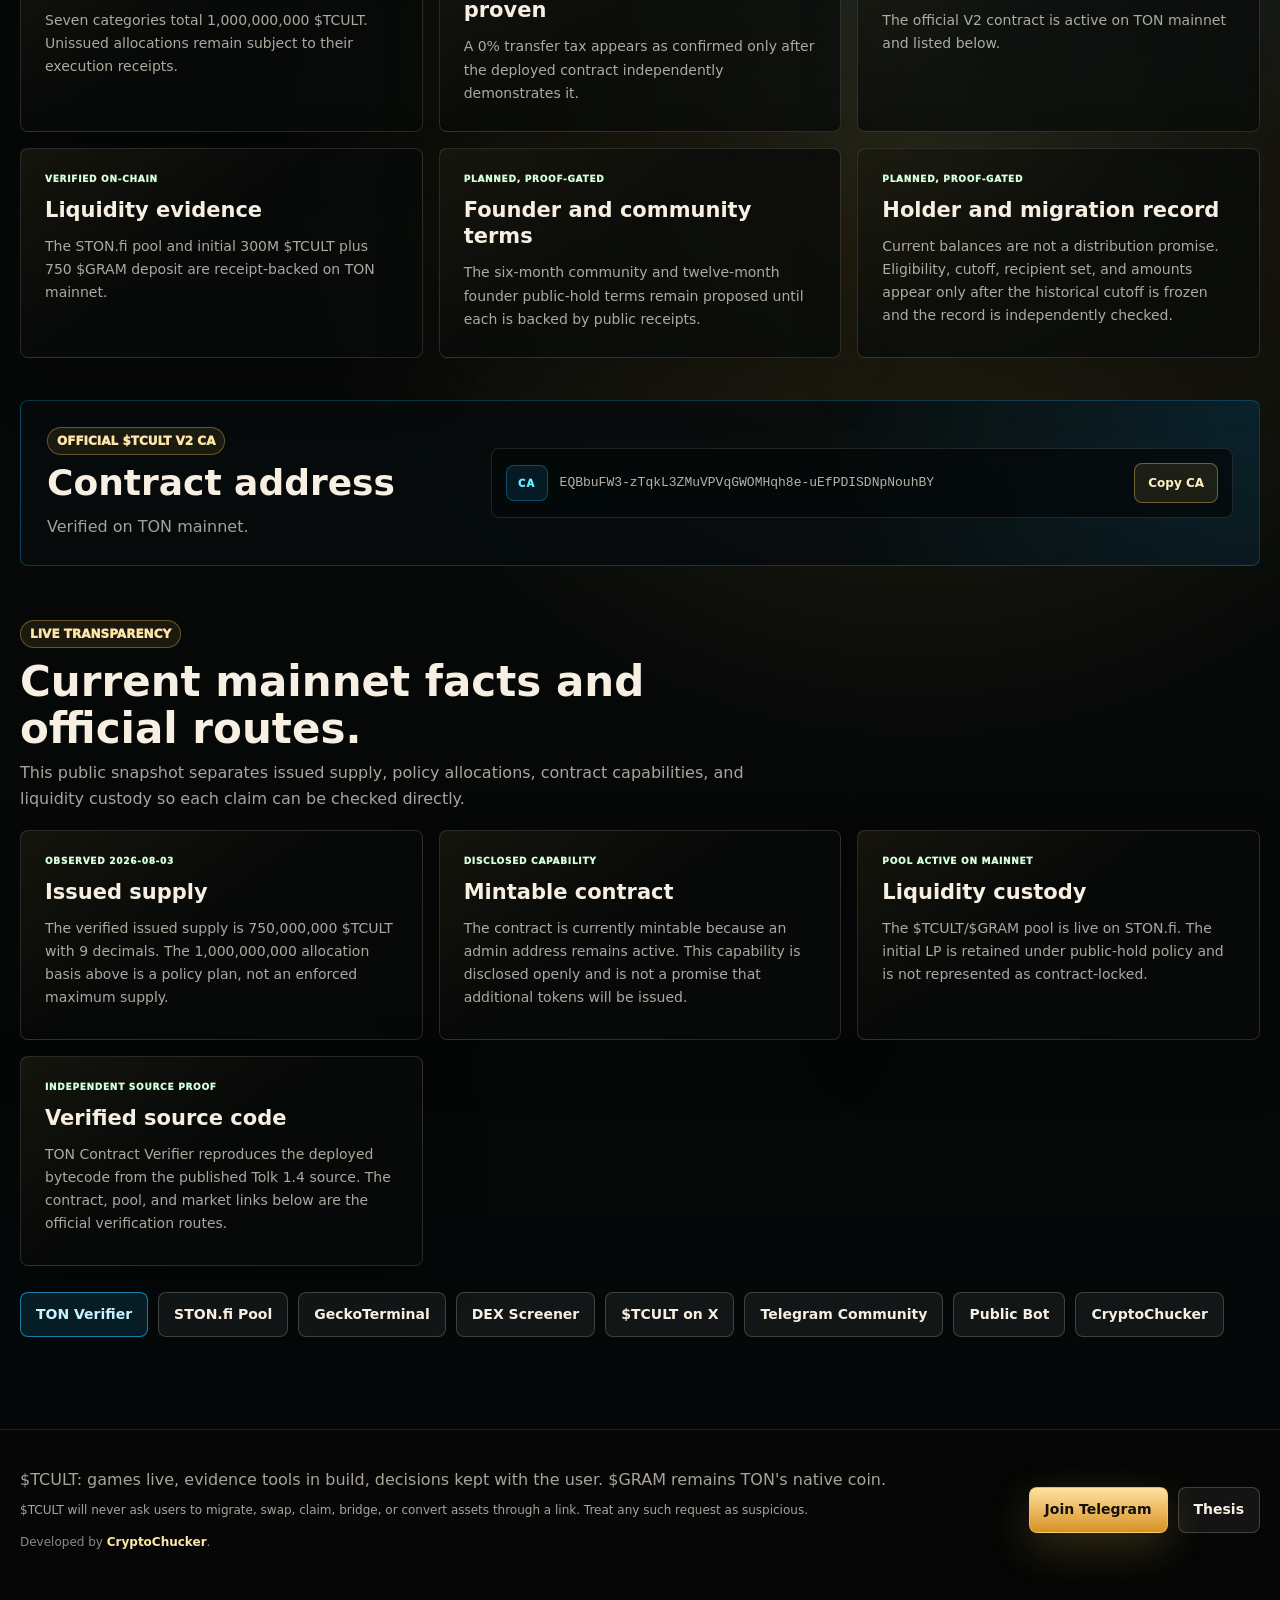
==== commit bda22ea1: "fix(site): use website Handle Desk art" ====
--- a/index.html
+++ b/index.html
@@ -81,7 +81,7 @@
         <a href="lore.html">Lore</a>
         <a href="thesis.html">Thesis</a>
         <a href="whitepaper/TCULT_TON_BLOCKCHAIN_UTILITY_WHITE_PAPER.html">White Paper</a>
-        <a href="#utilities">Terminal</a>
+        <a href="#utilities">Utilities</a>
         <a href="#arcade">Arcade</a>
         <a href="#artifacts">Artifacts</a>
         <a href="#architecture">Architecture</a>
@@ -240,7 +240,7 @@
 
           <article class="card game-card utility-card">
             <div class="game-window utility-window has-art">
-              <img class="utility-art" src="assets/utility/tcult-handle-desk-640x360.png" alt="Cipher, a gold-marked hooded $TCULT plush, routes cyan crystal lines across a carved temple council table into a board of Telegram name glyphs.">
+              <img class="utility-art" src="assets/utility/tcult-handle-desk-1600x900.png" alt="Cipher, a gold-marked hooded $TCULT plush, routes cyan crystal lines across a carved temple council table into a board of Telegram name glyphs." loading="lazy" decoding="async">
             </div>
             <div class="card-body">
               <div class="status-row">
@@ -248,10 +248,10 @@
                 <span class="tag ton">Telegram name evidence</span>
               </div>
               <h3>$TCULT Handle Desk</h3>
-              <p>Enter an exact Telegram username to see public channel or supergroup evidence, official Fragment evidence, and the honest next step. Personal handle availability is confirmed only in Telegram settings.</p>
+              <p>Enter an exact Telegram username to see public channel or supergroup evidence, official Fragment evidence when available, and the honest next step. Personal handle availability is confirmed only in Telegram settings.</p>
               <div class="actions">
-                <a class="btn primary" href="https://handles.tcult.site/">Open Handle Desk</a>
-                <a class="btn ton" href="https://t.me/TCultPlushBot/handles">Open In Telegram</a>
+                <a class="btn primary" href="https://handles.tcult.site/" target="_blank" rel="noopener">Open Handle Desk</a>
+                <a class="btn ton" href="https://t.me/TCultPlushBot/handles" target="_blank" rel="noopener">Open In Telegram</a>
               </div>
             </div>
           </article>
@@ -429,7 +429,7 @@
                 <rect x="844" y="306" width="235" height="126" rx="8" fill="rgba(99,236,255,0.095)" stroke="rgba(99,236,255,0.45)"/>
                 <text x="962" y="356" text-anchor="middle" class="map-label">Current Products</text>
                 <text x="962" y="384" text-anchor="middle" class="map-small">Four mini games live</text>
-                <text x="962" y="406" text-anchor="middle" class="map-small">Terminal + Guard gated</text>
+                <text x="962" y="406" text-anchor="middle" class="map-small">Handle Desk live on web</text>
               </g>
 
               <g class="map-node">
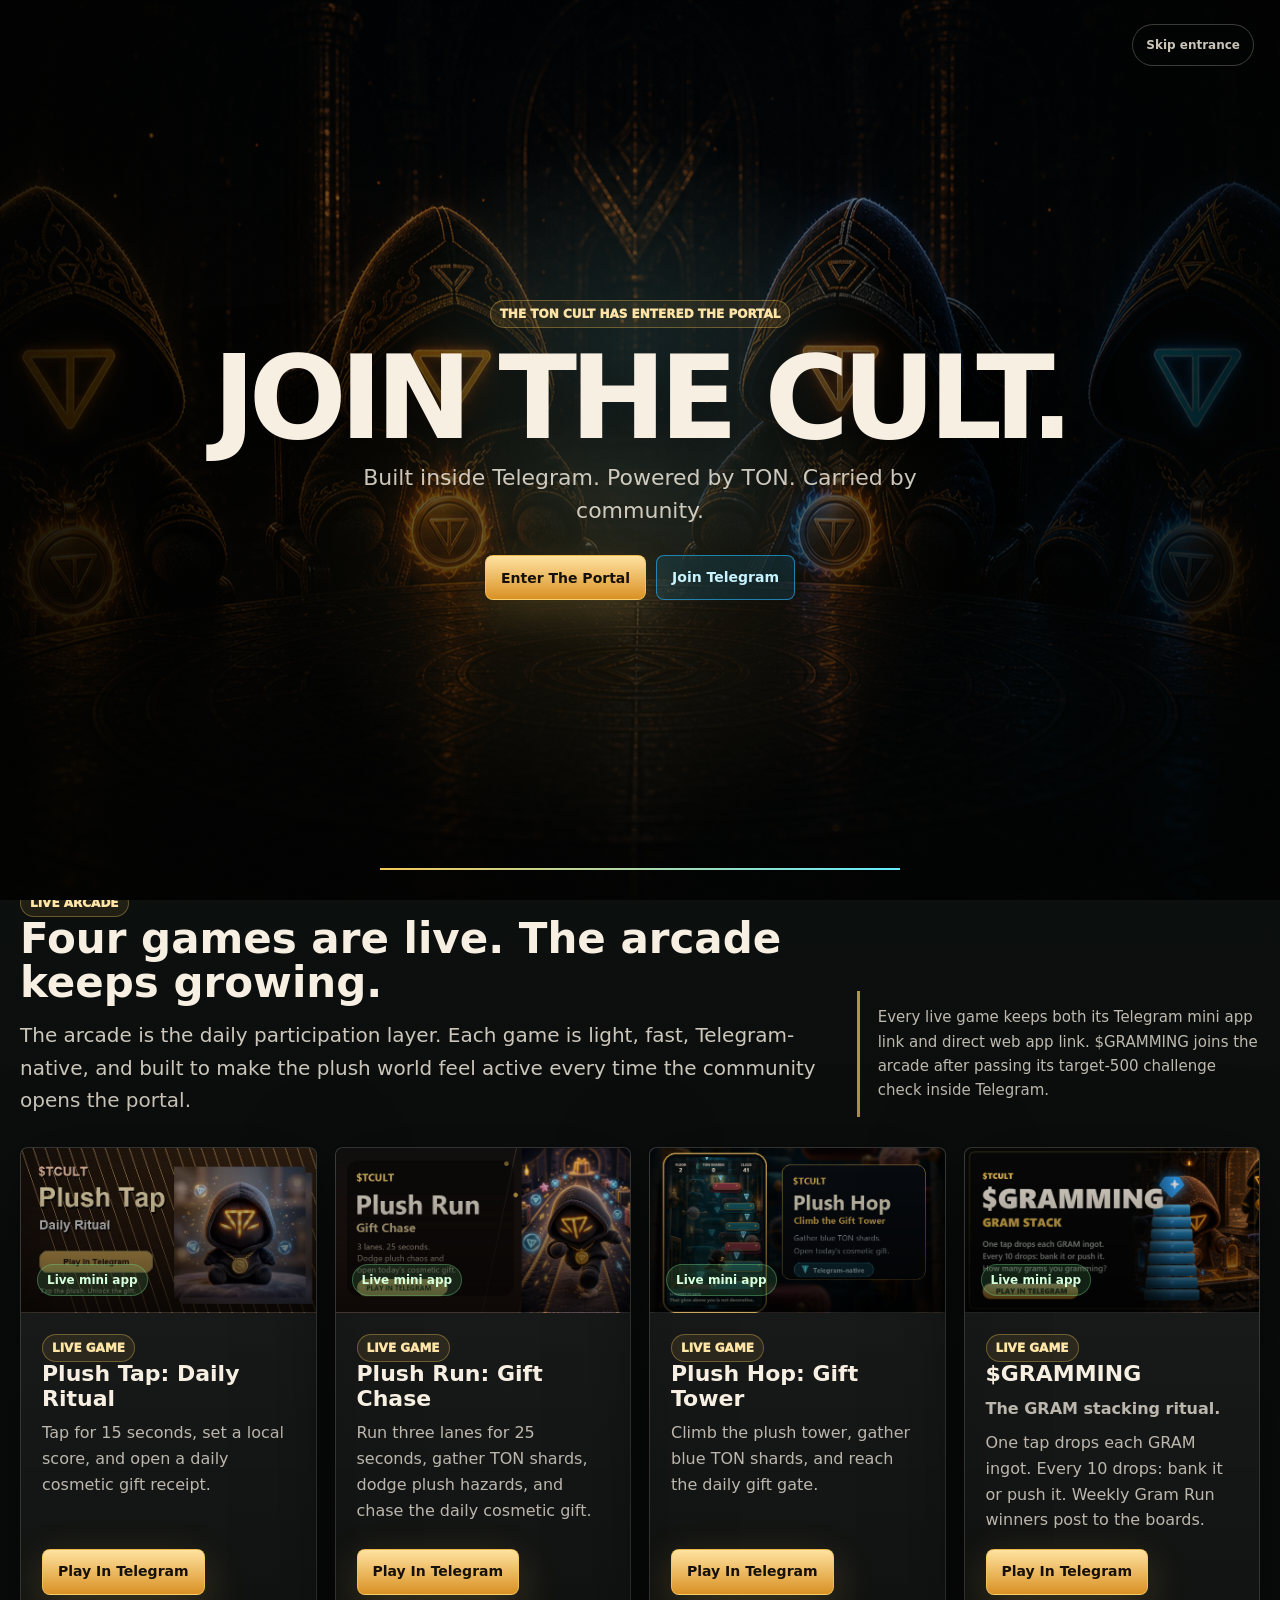
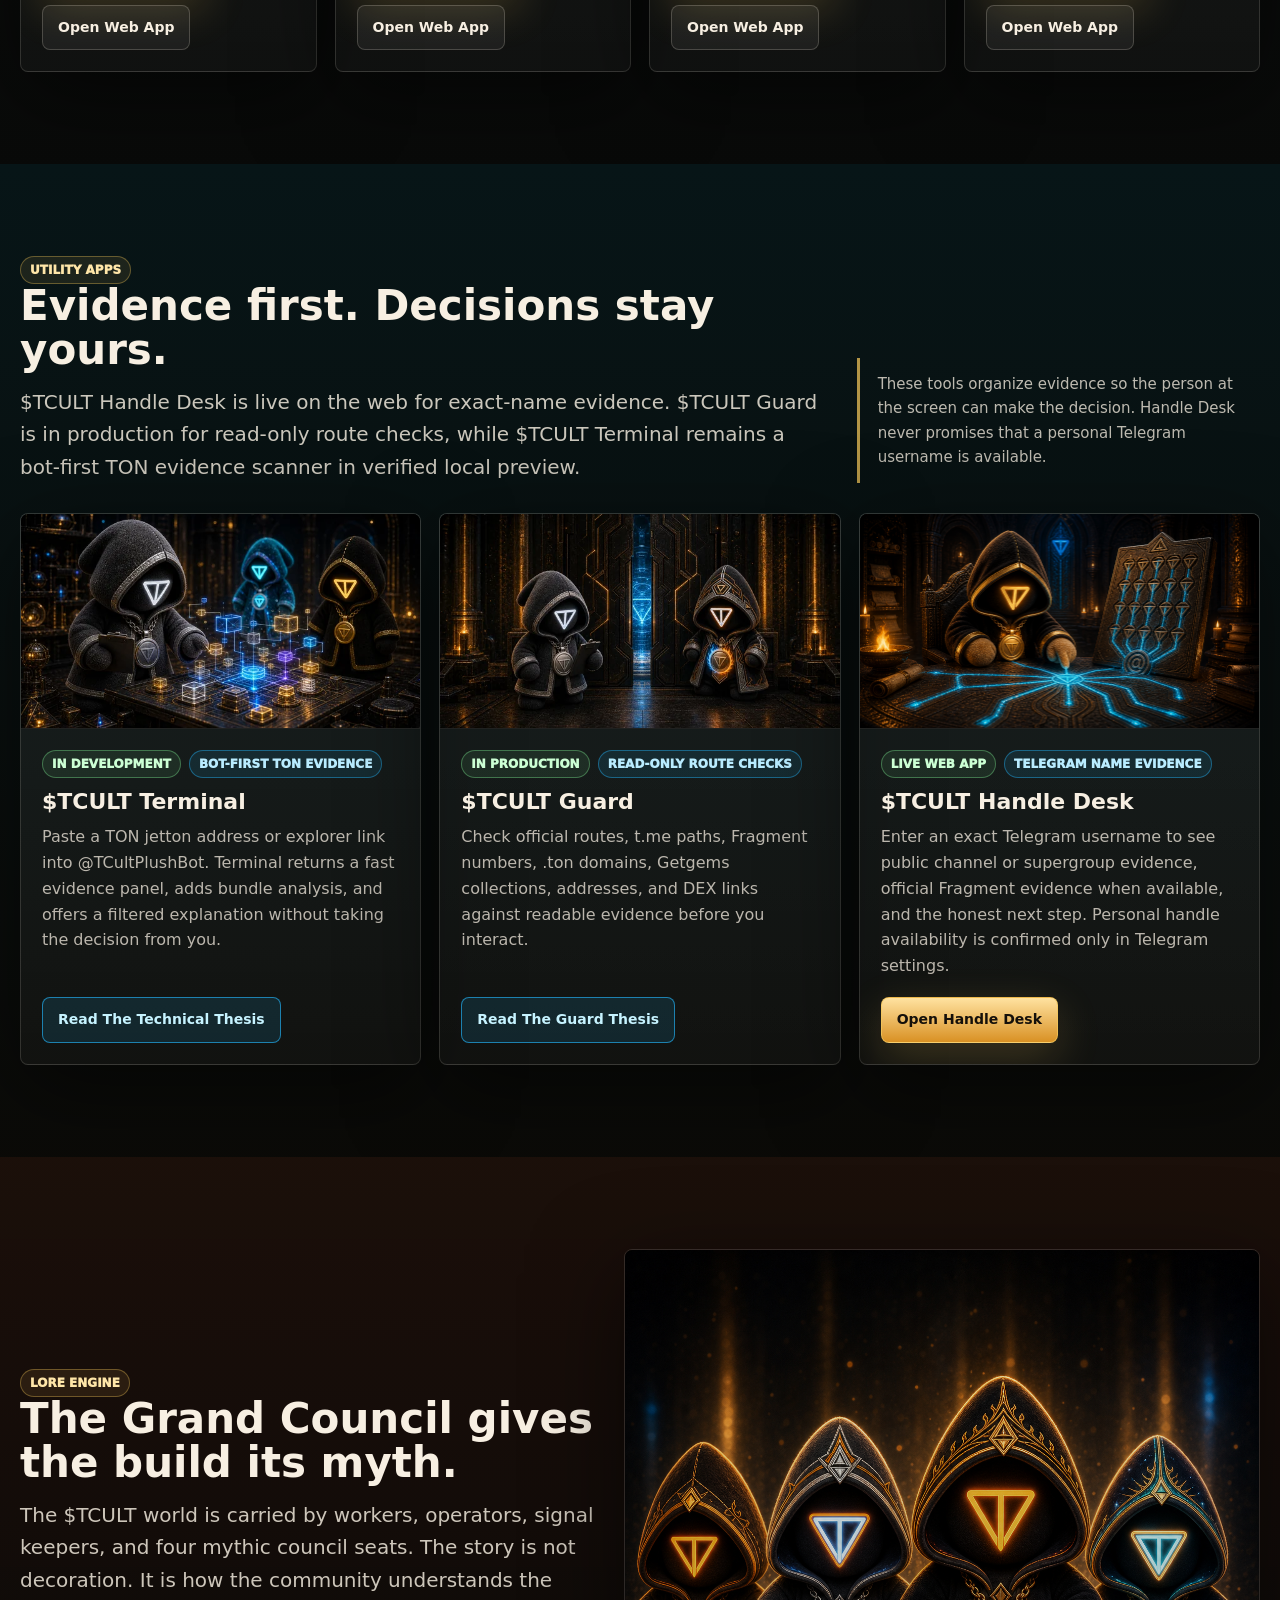
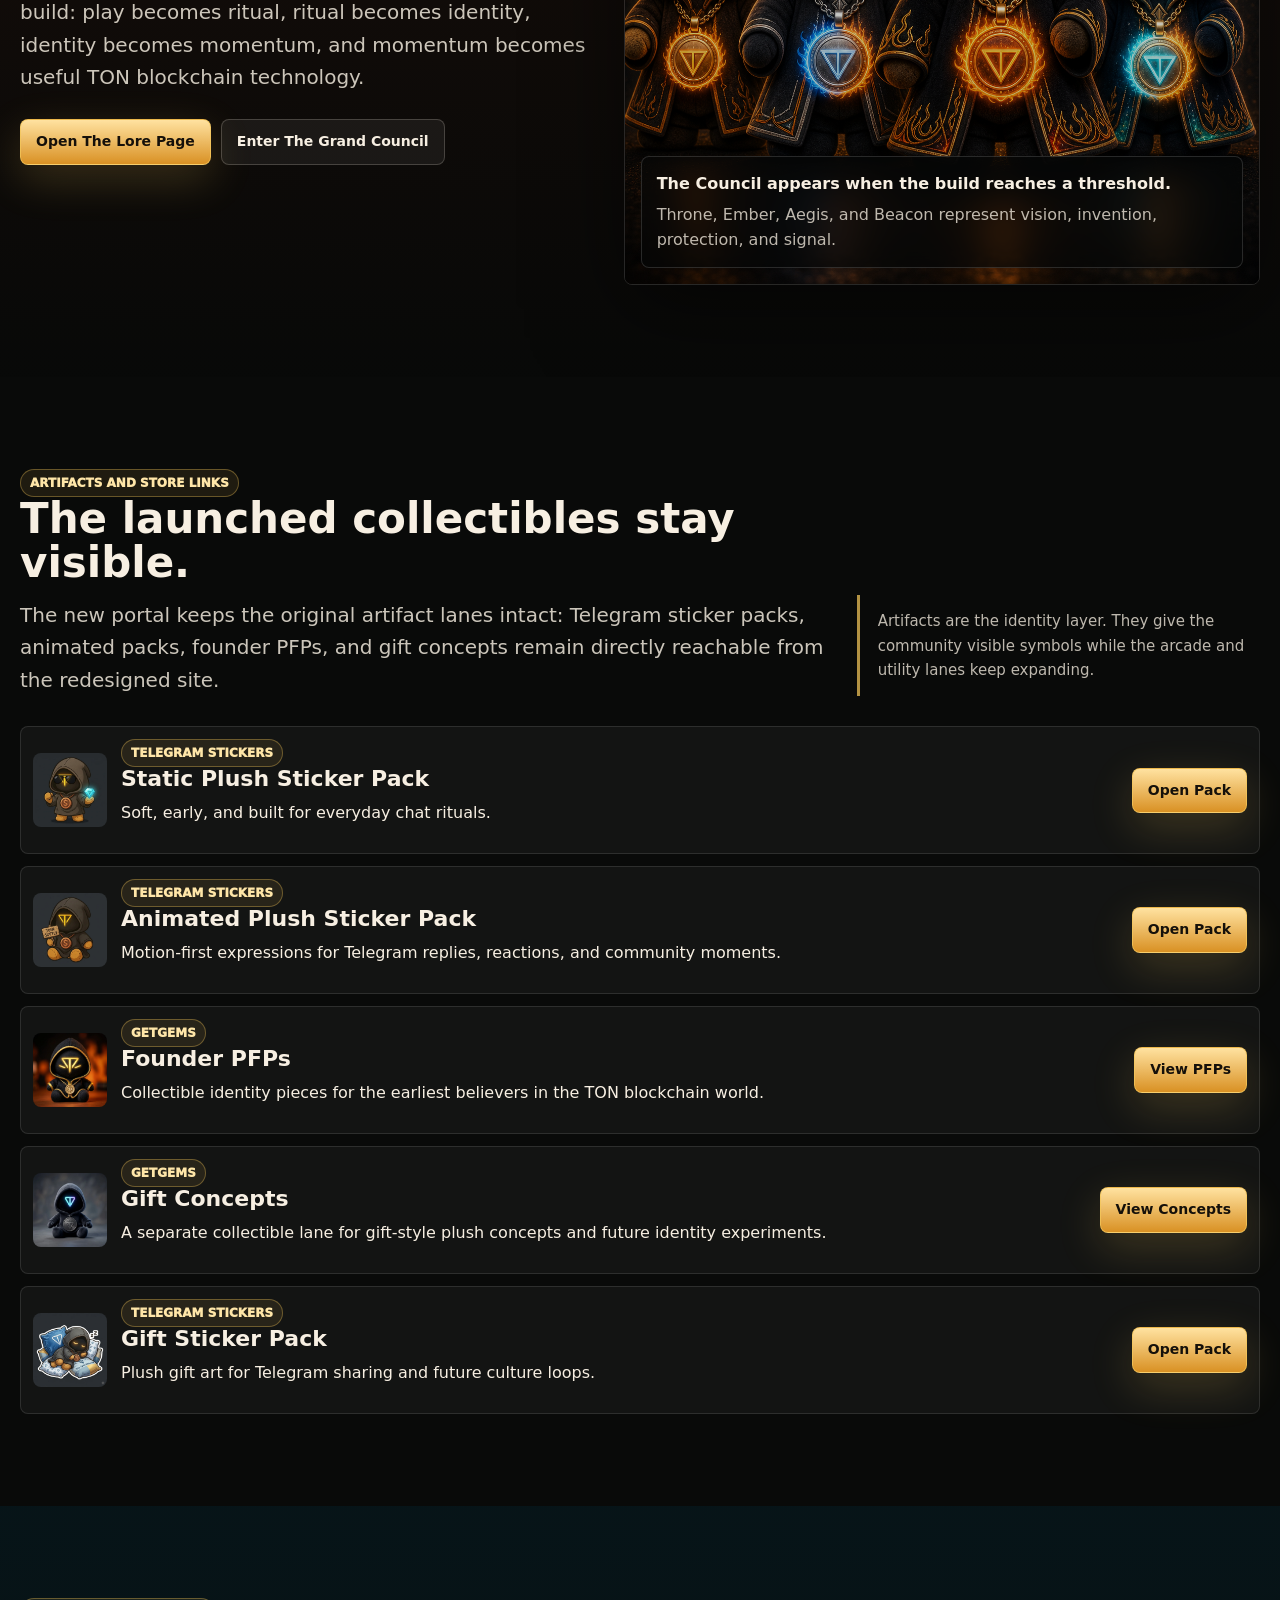
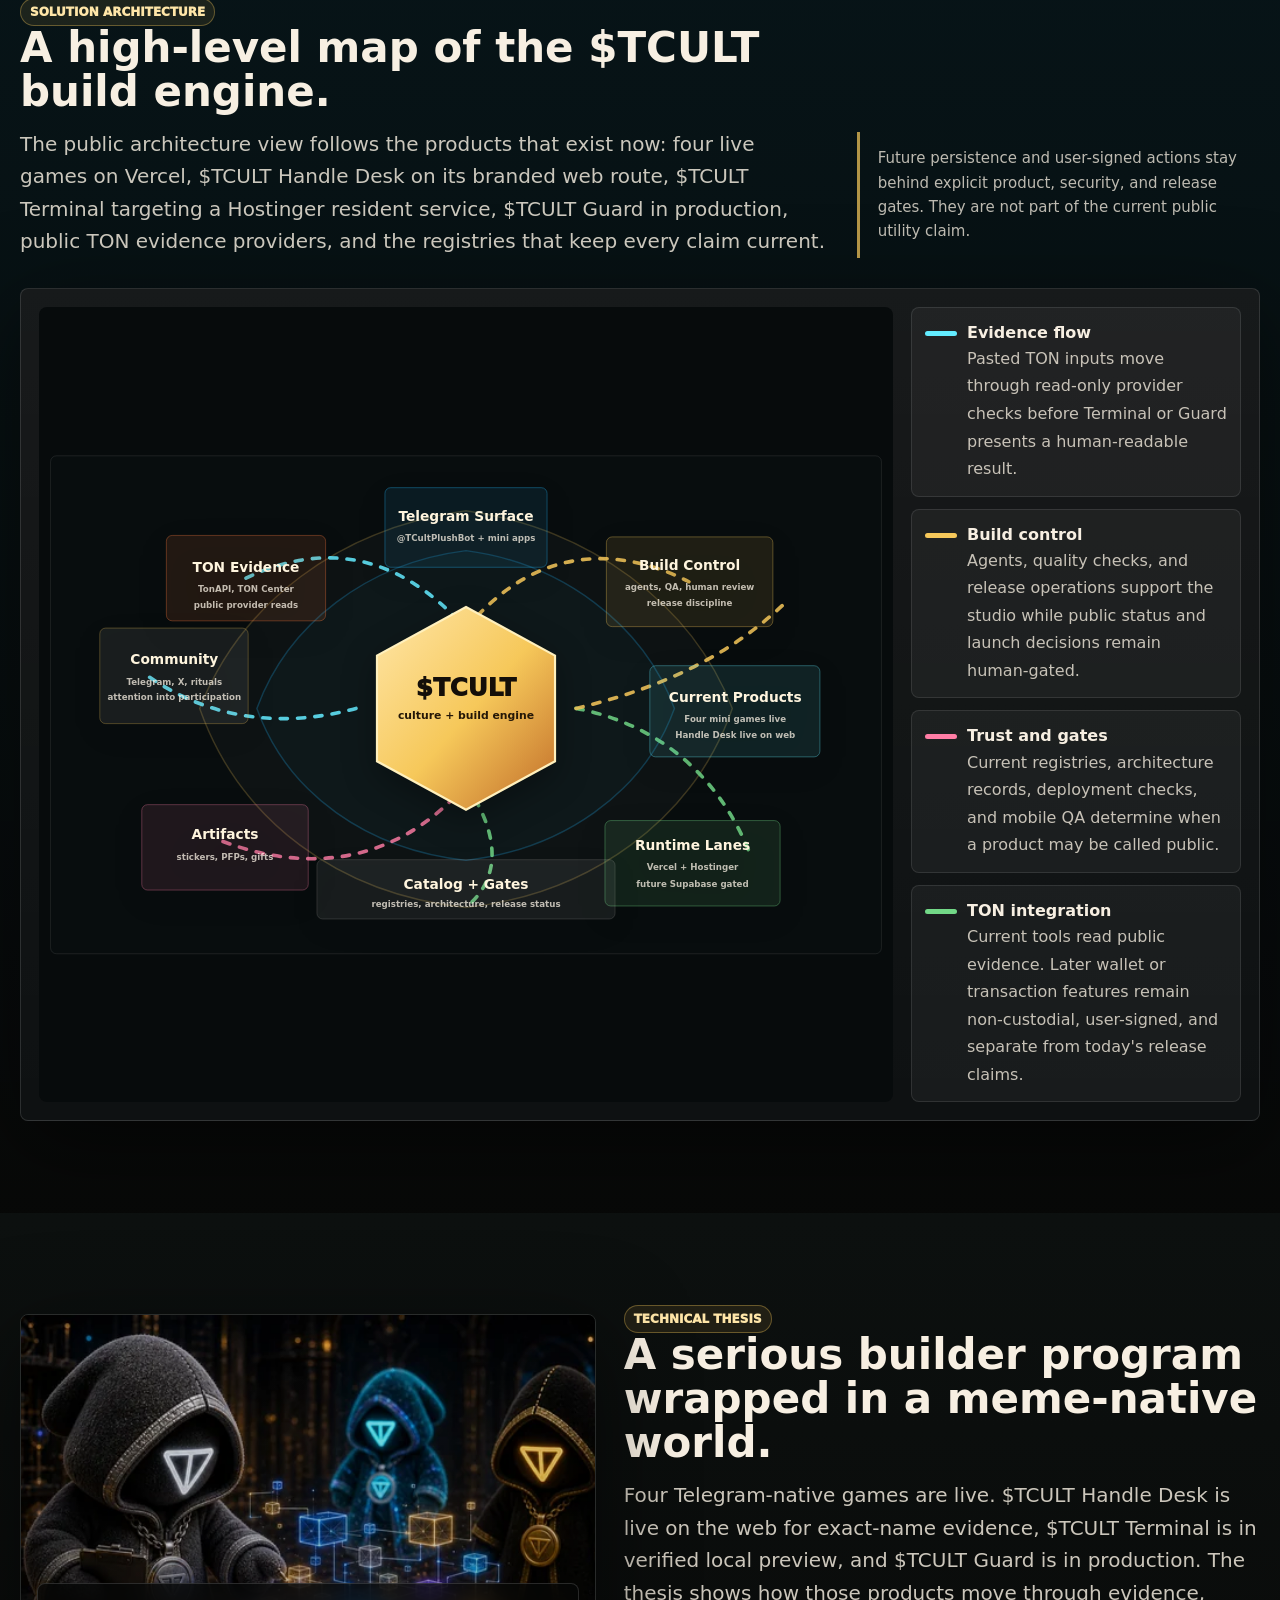
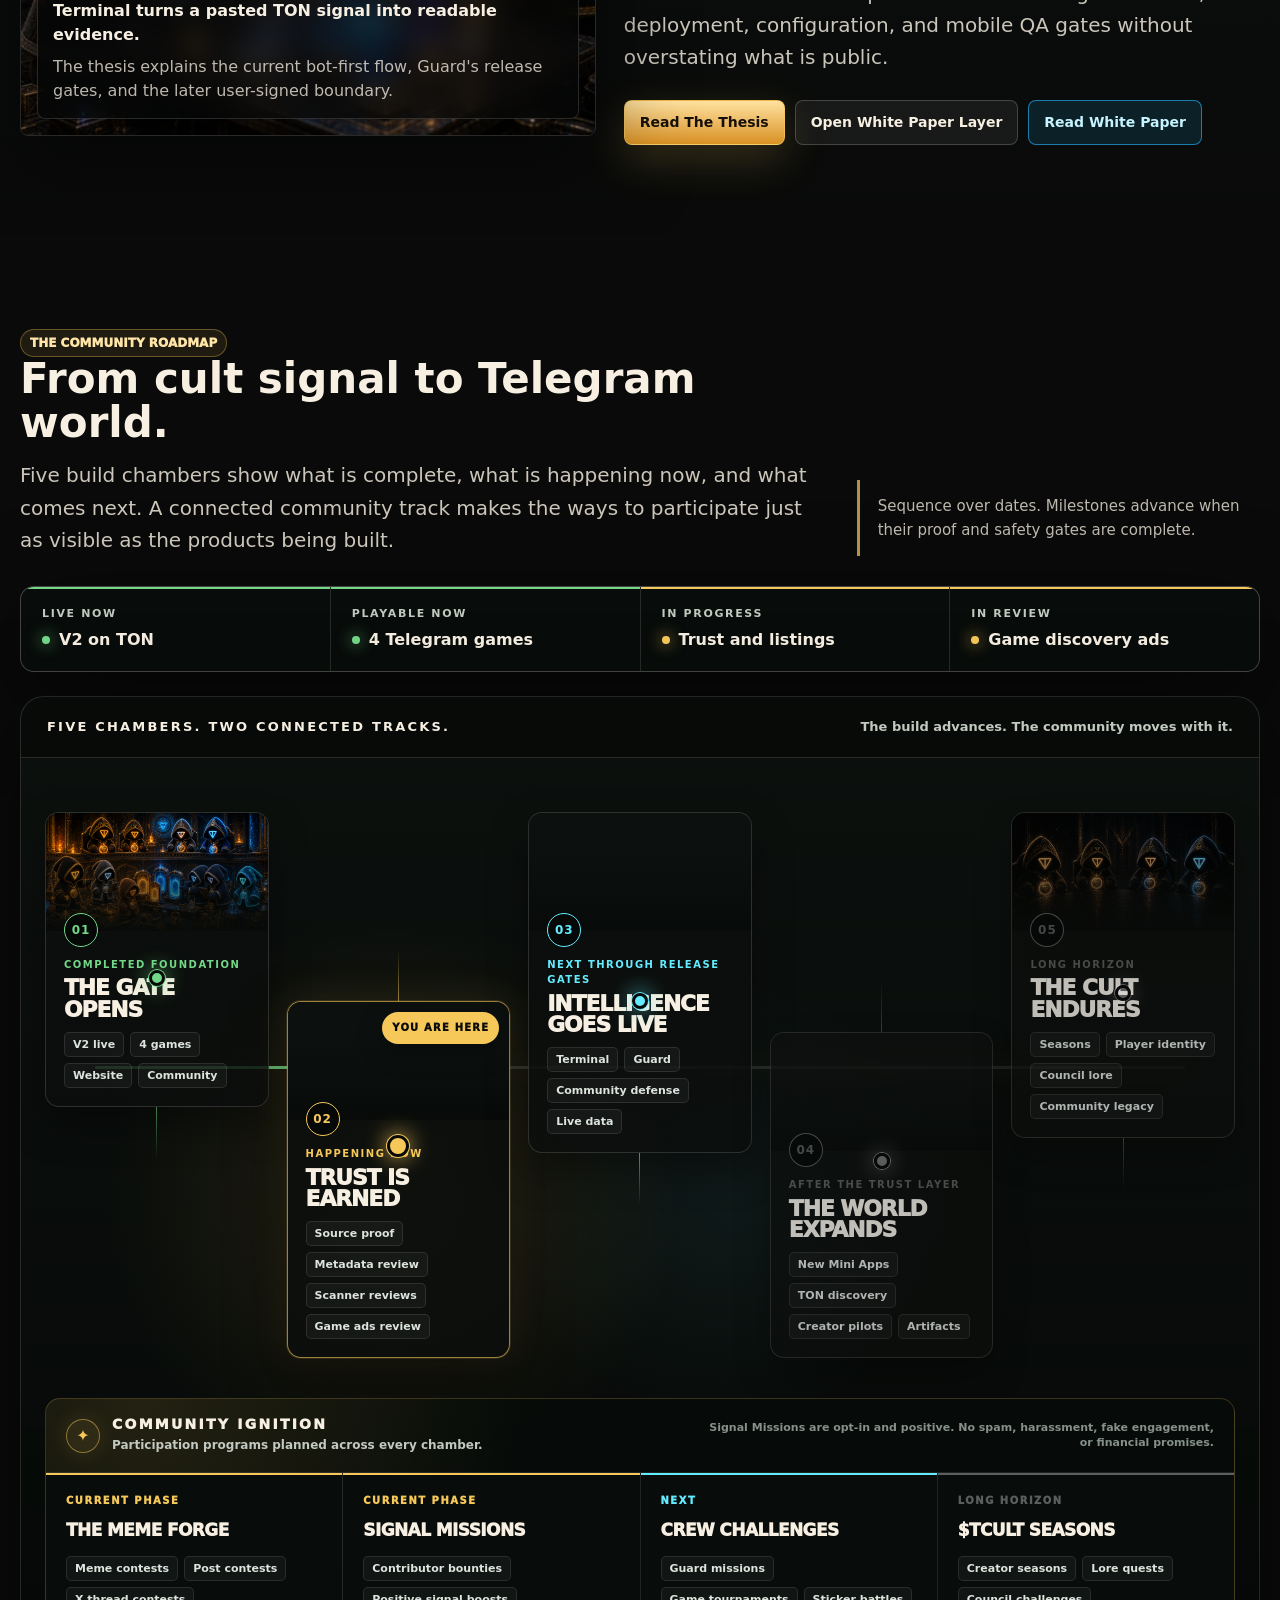
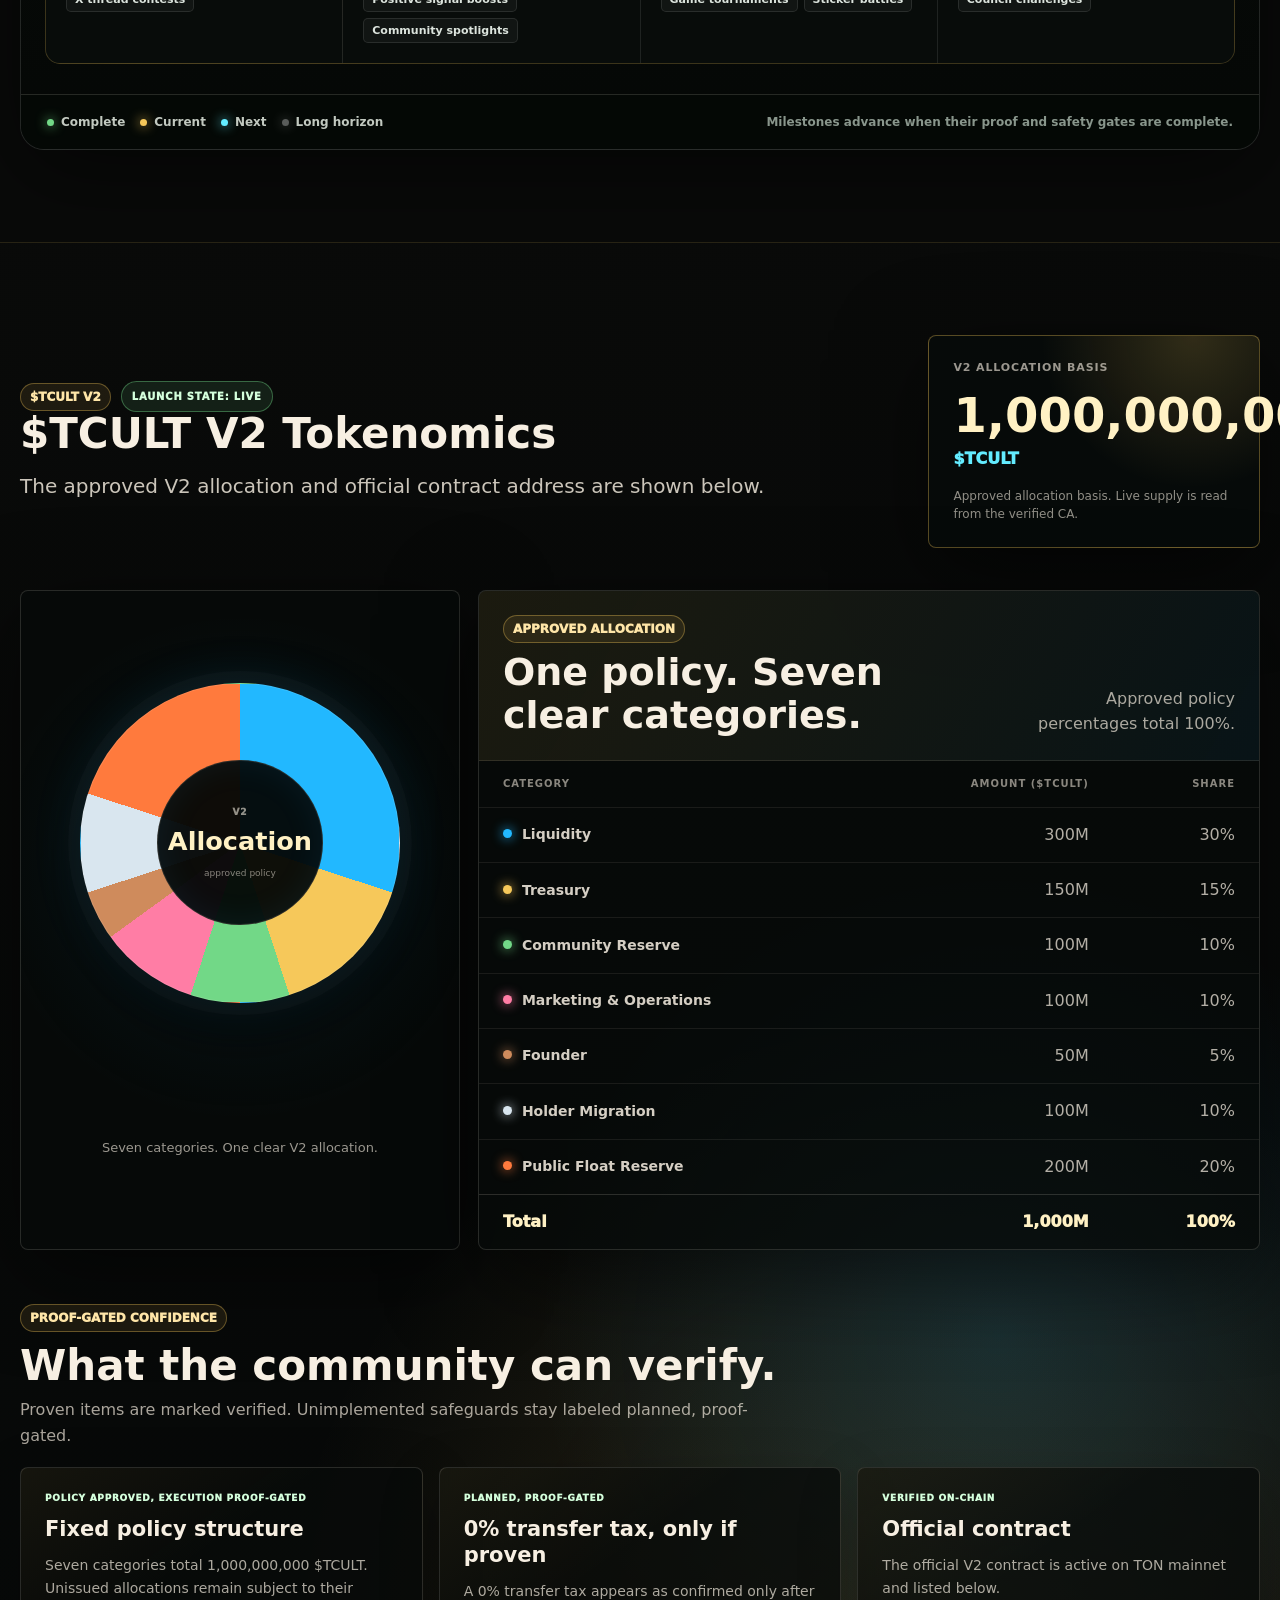
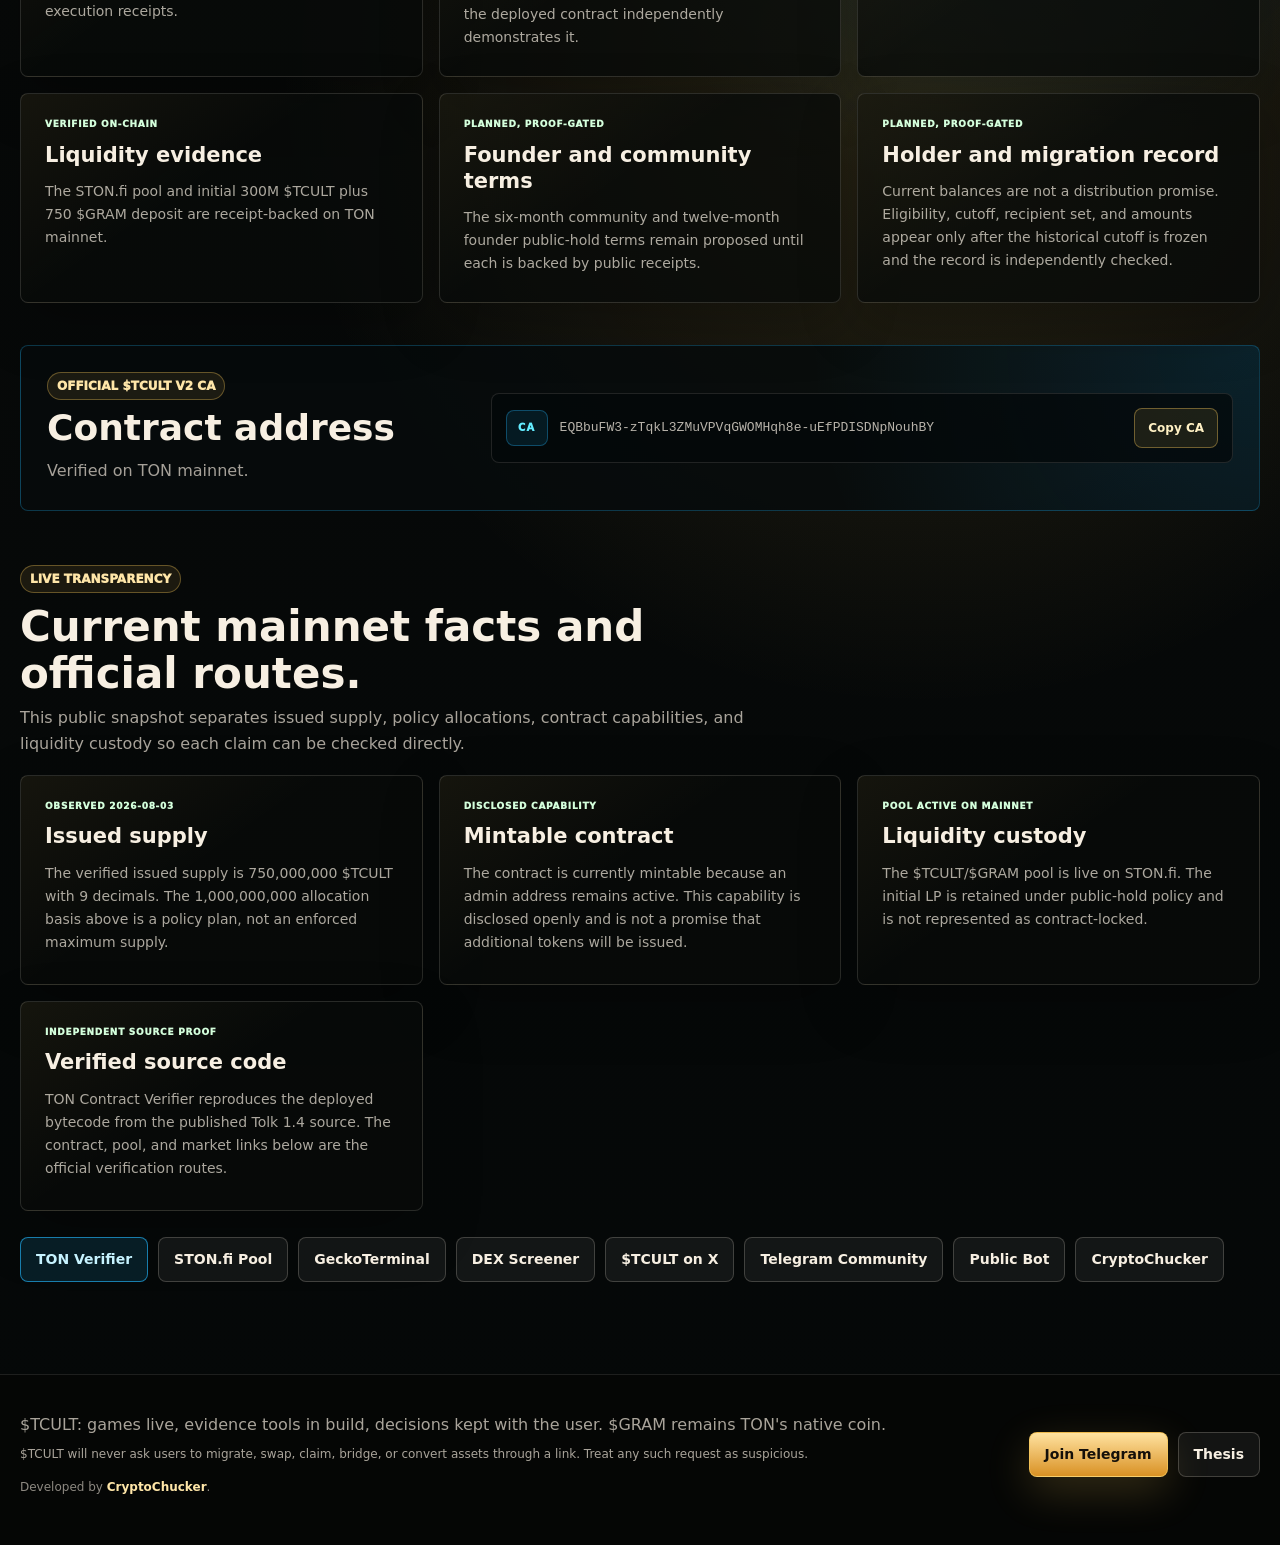
==== commit 28d38742: "fix(site): gate Handle Desk Telegram route" ====
--- a/index.html
+++ b/index.html
@@ -251,7 +251,6 @@
               <p>Enter an exact Telegram username to see public channel or supergroup evidence, official Fragment evidence when available, and the honest next step. Personal handle availability is confirmed only in Telegram settings.</p>
               <div class="actions">
                 <a class="btn primary" href="https://handles.tcult.site/" target="_blank" rel="noopener">Open Handle Desk</a>
-                <a class="btn ton" href="https://t.me/TCultPlushBot/handles" target="_blank" rel="noopener">Open In Telegram</a>
               </div>
             </div>
           </article>
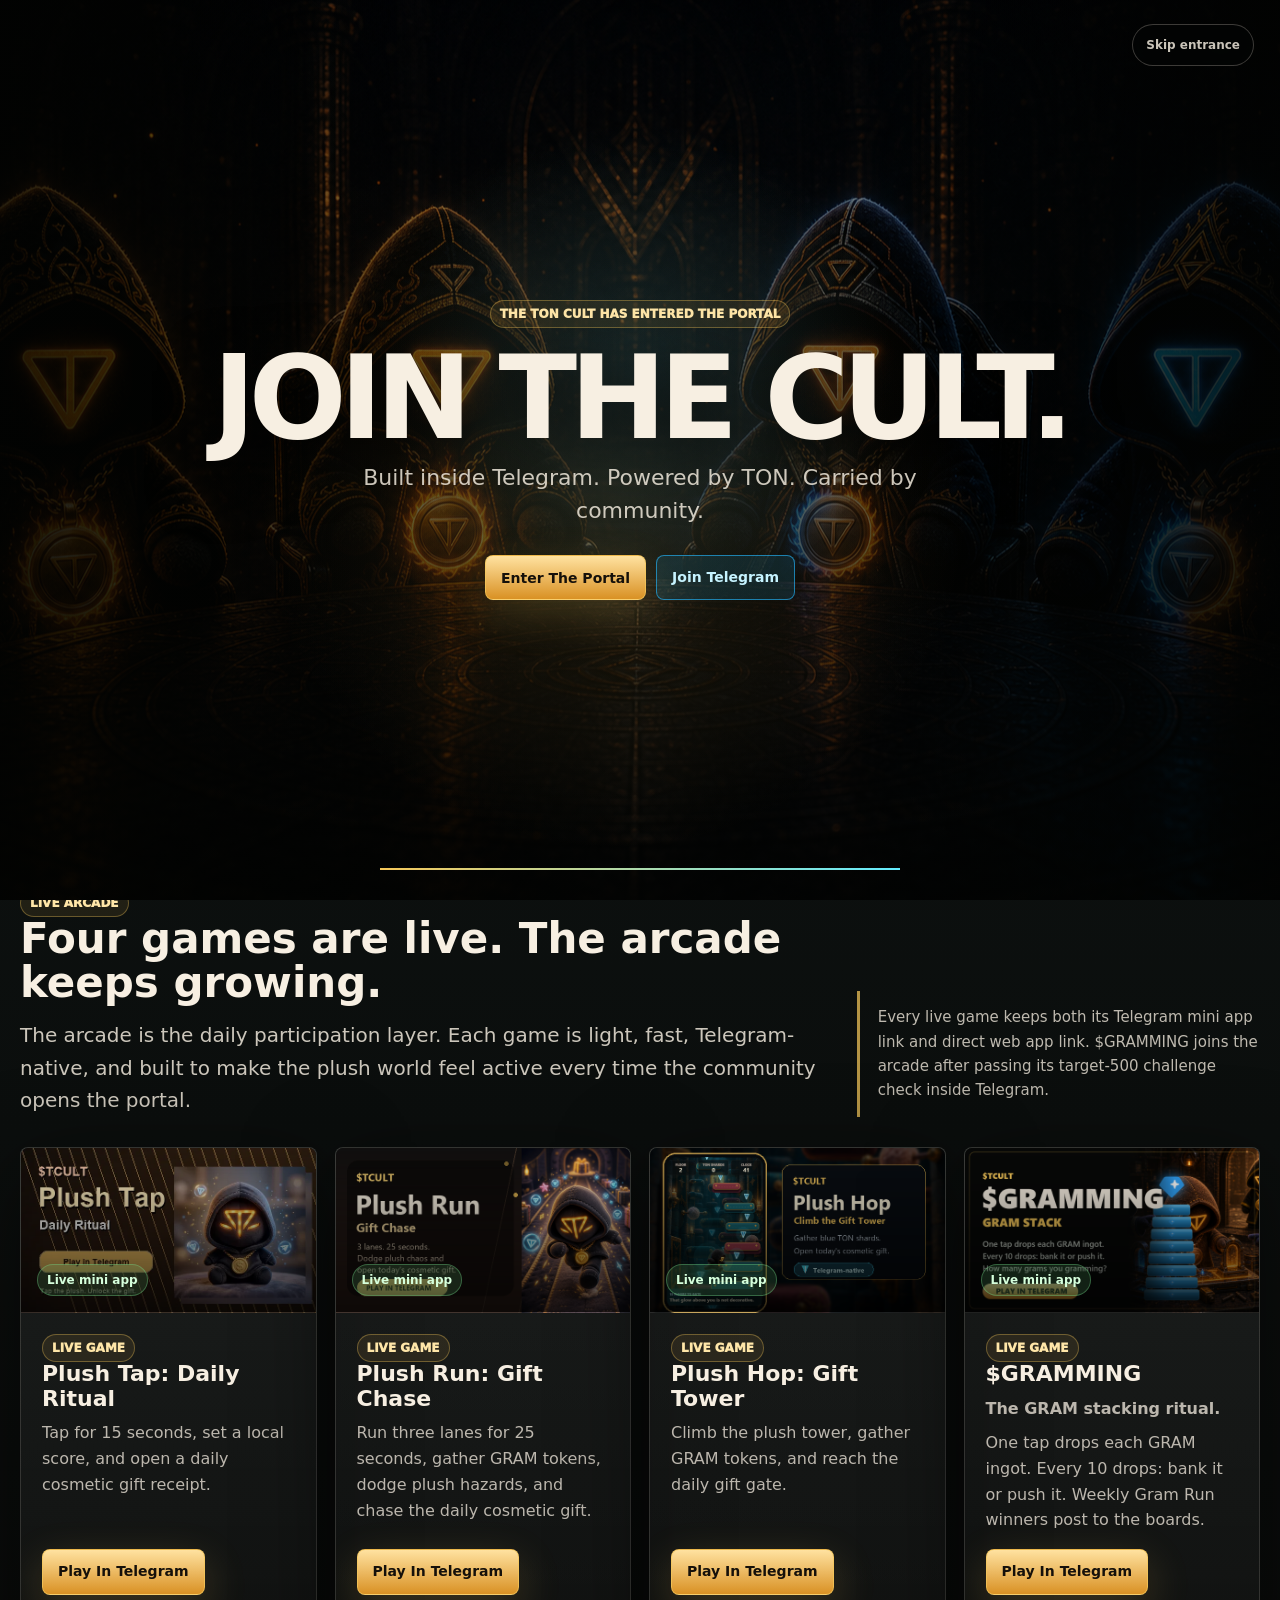
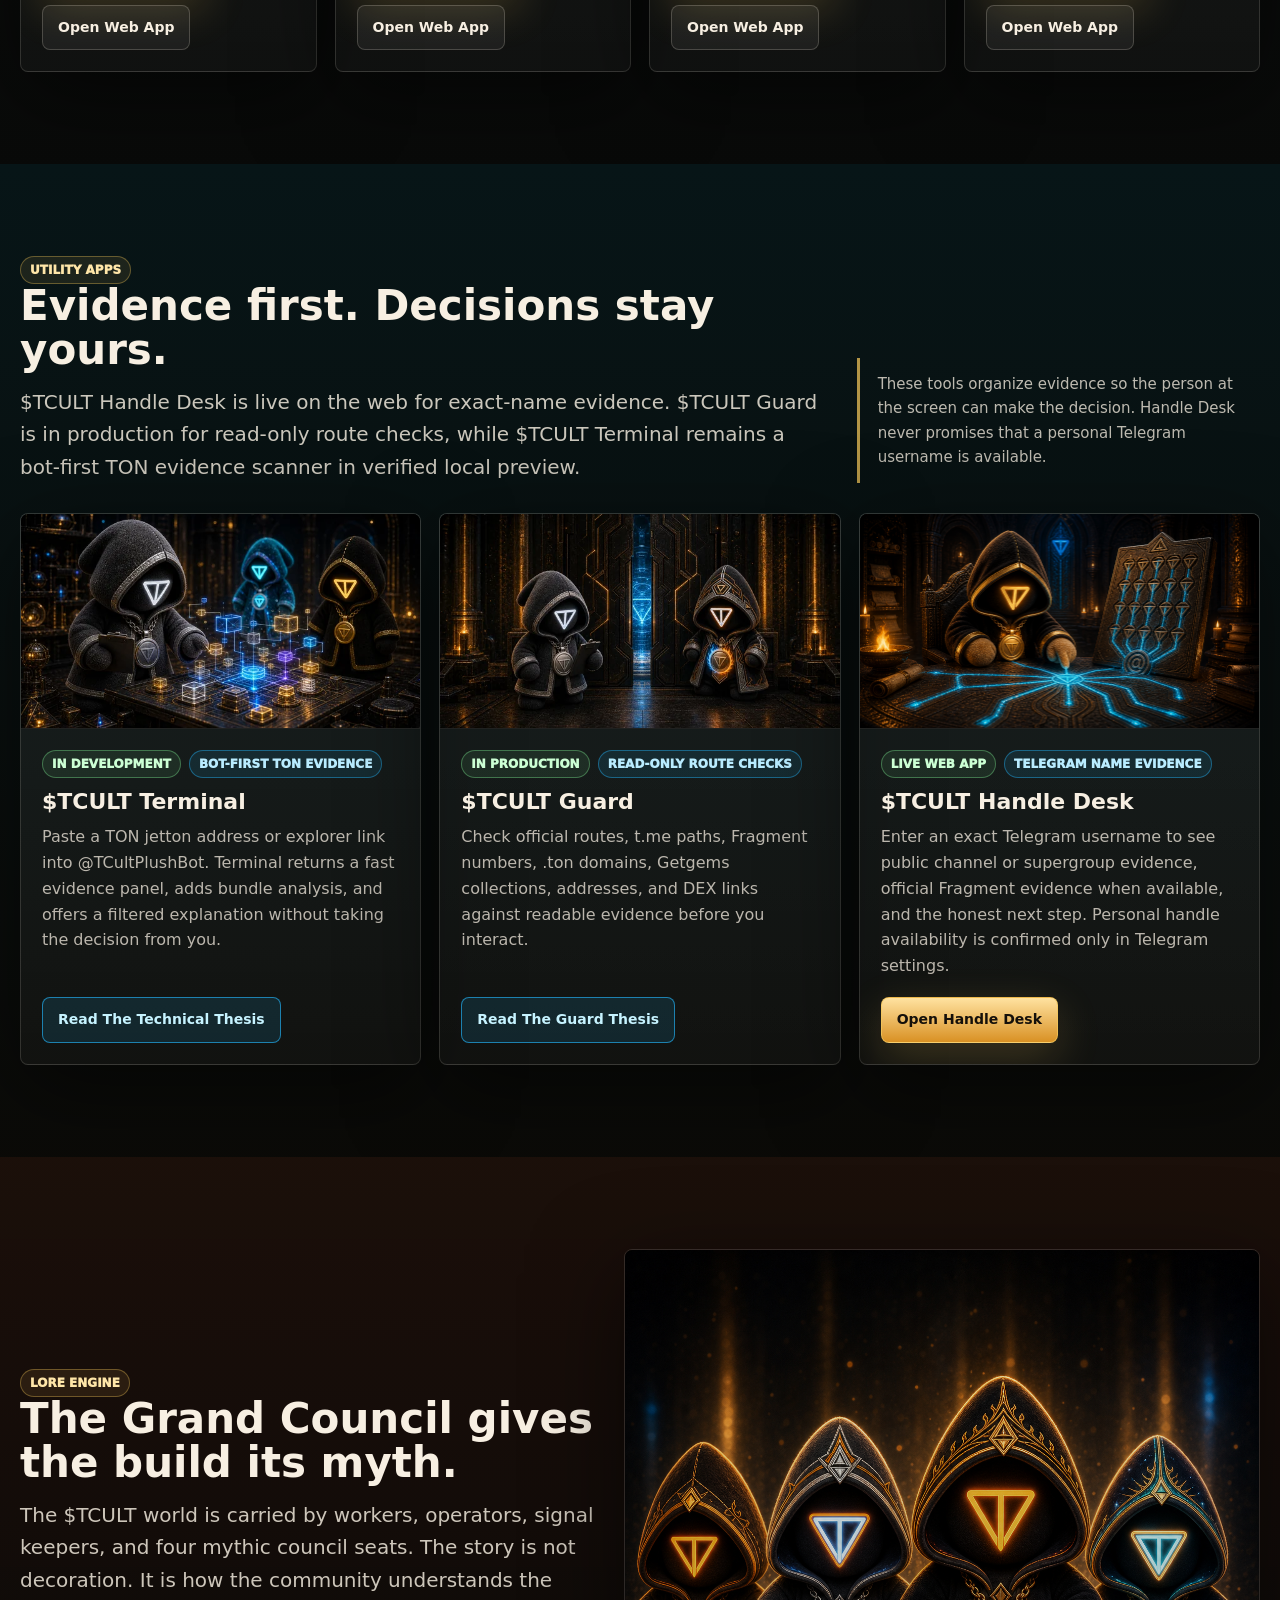
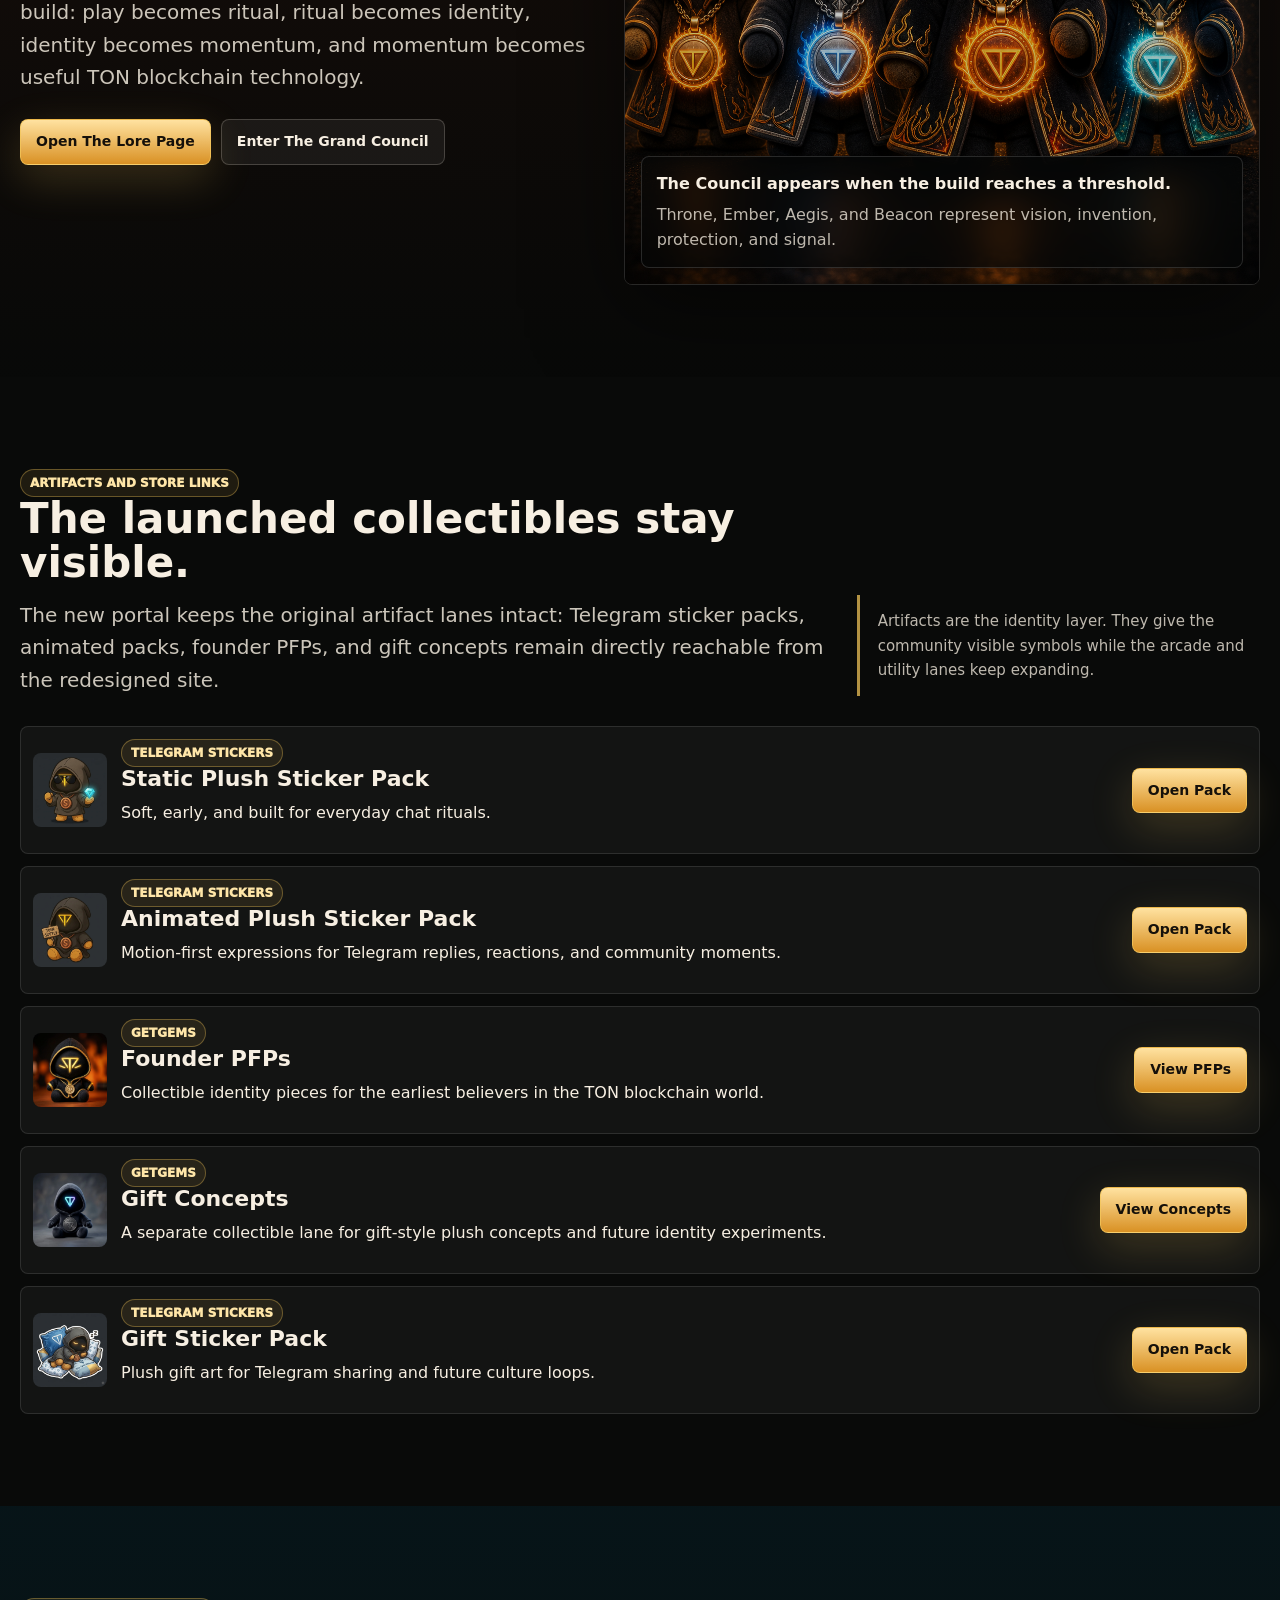
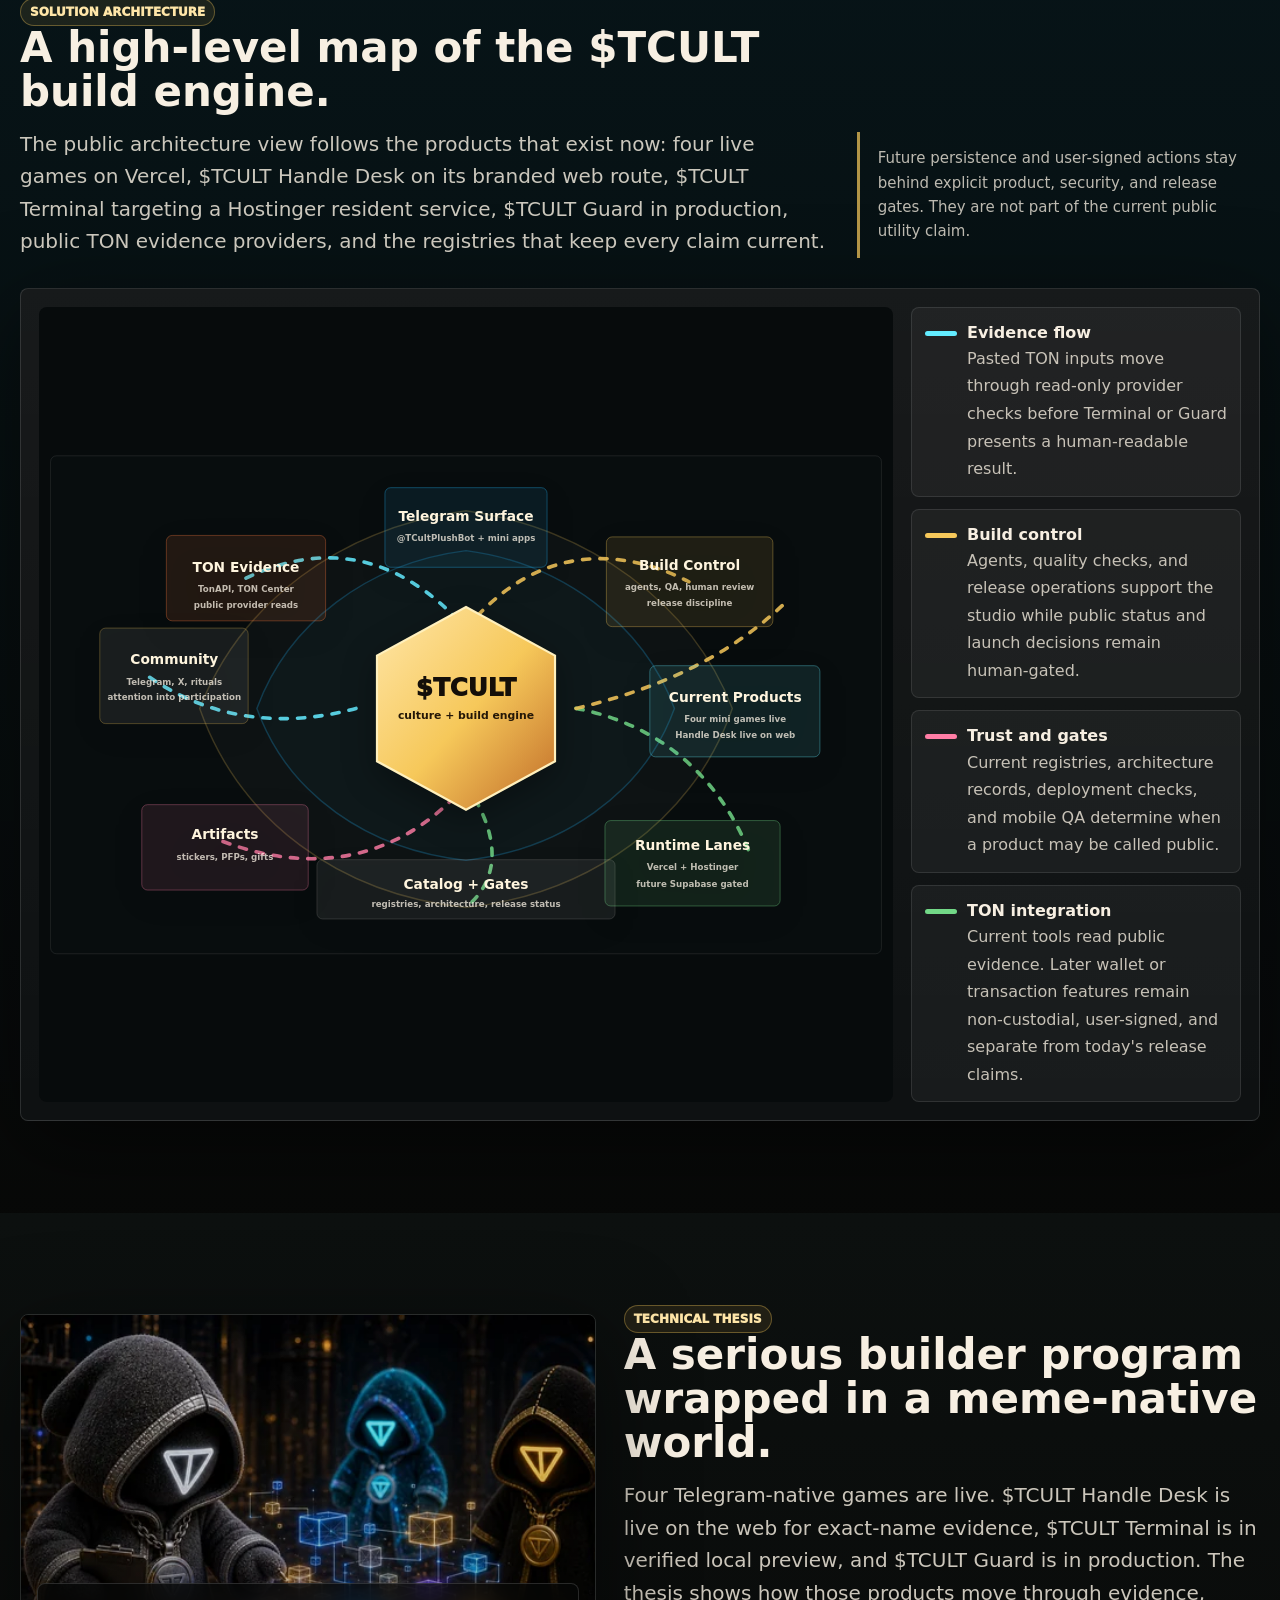
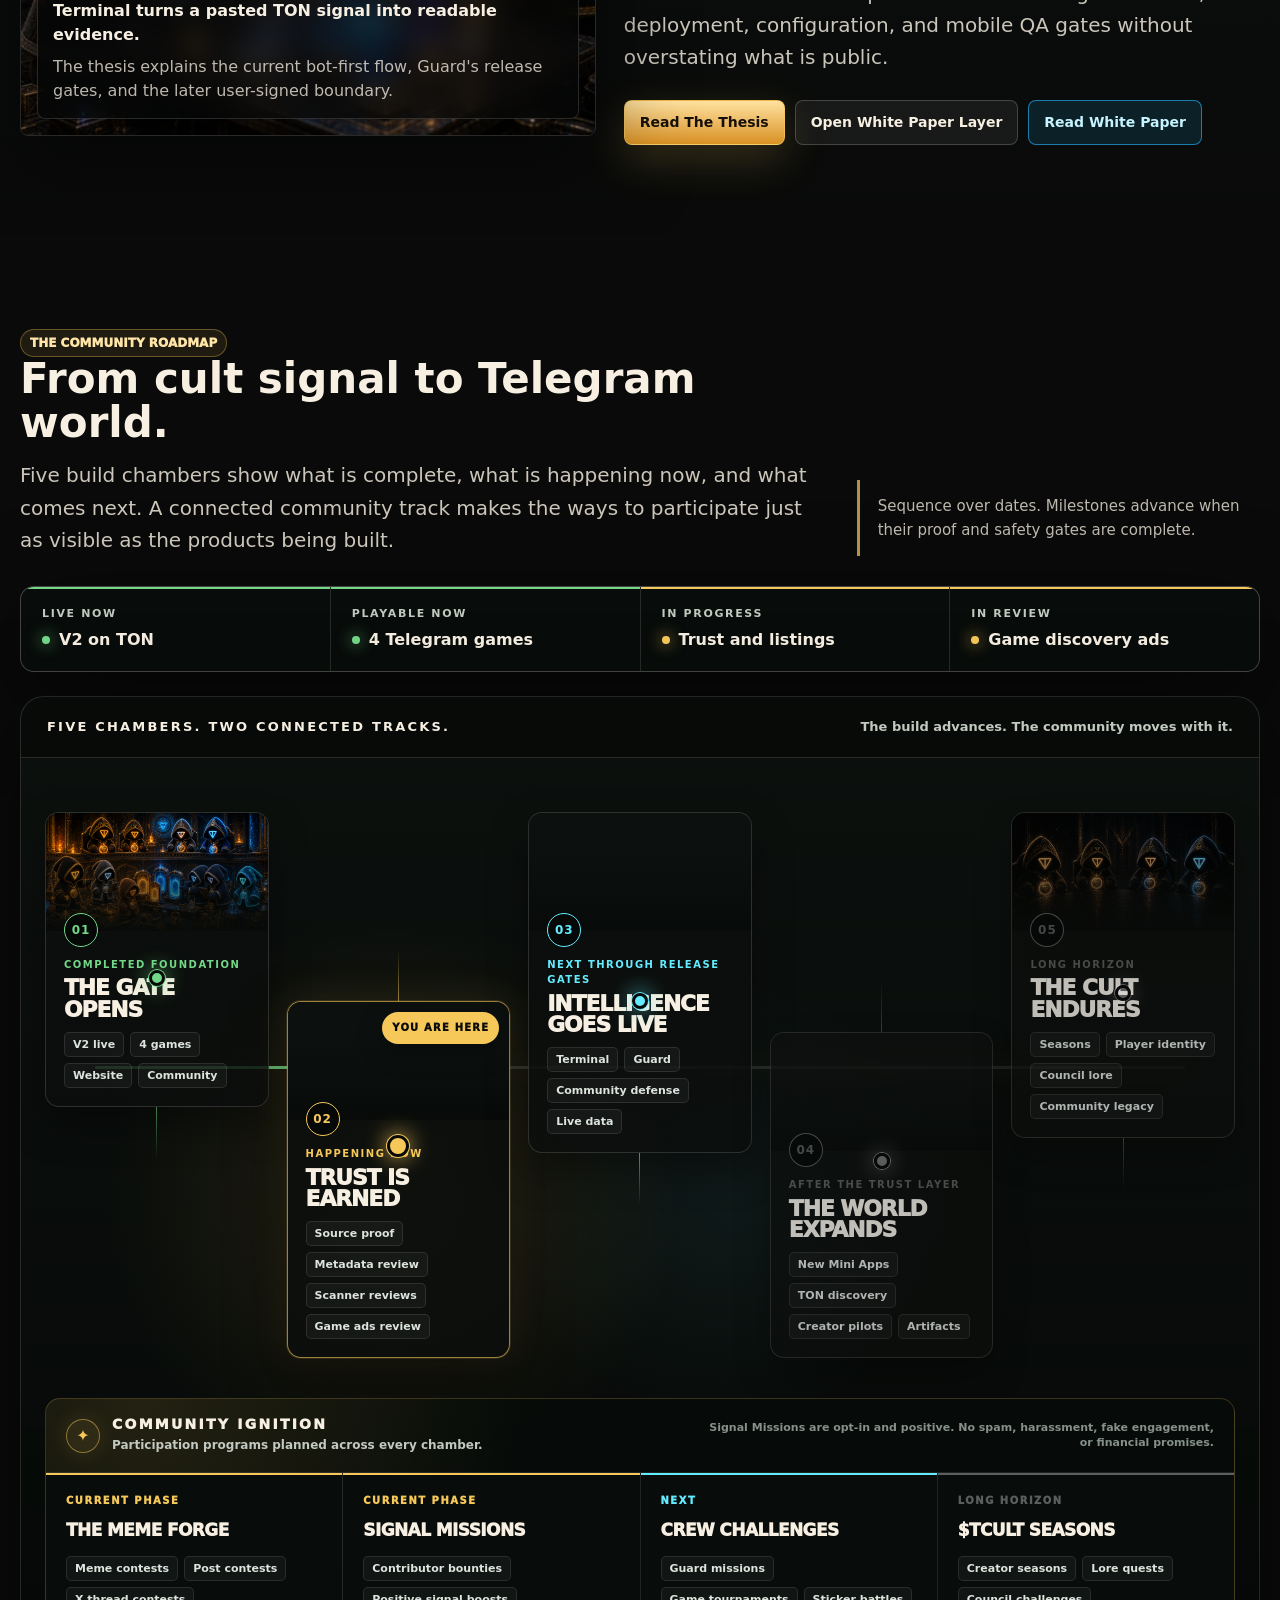
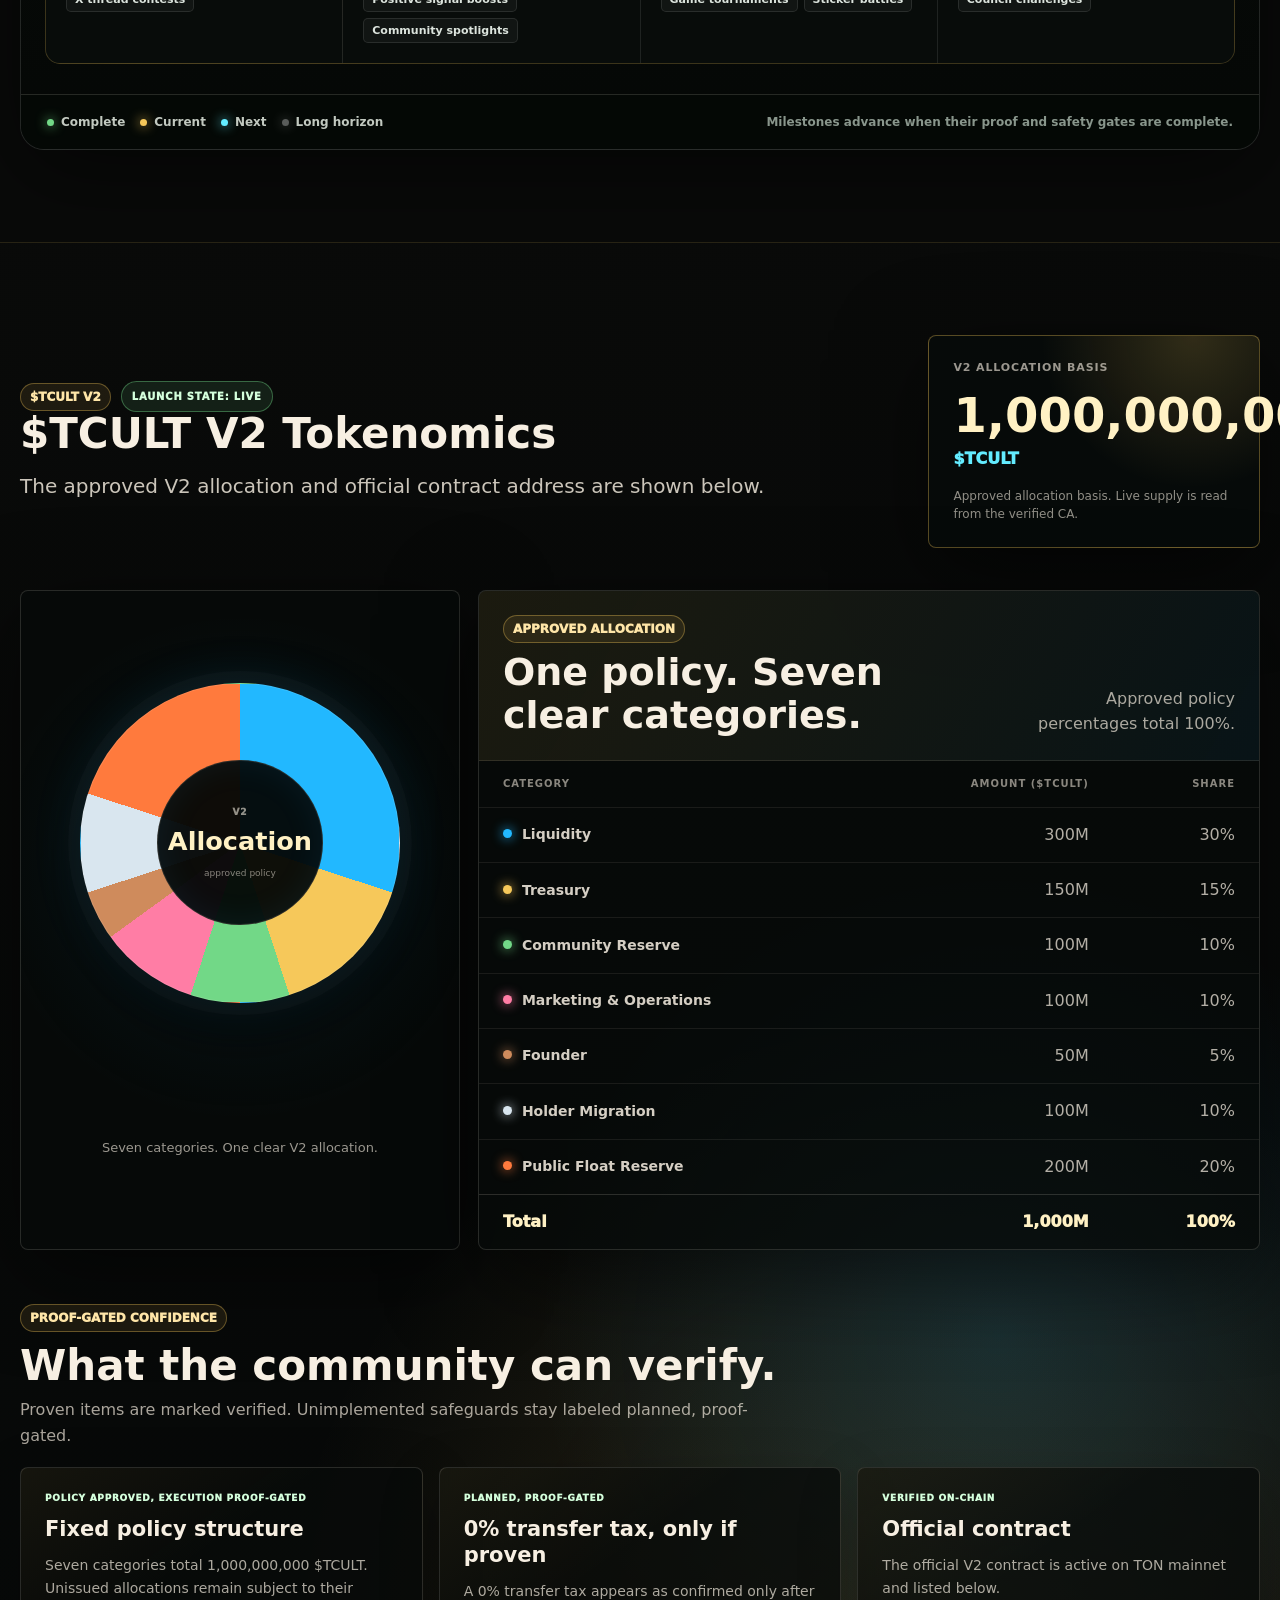
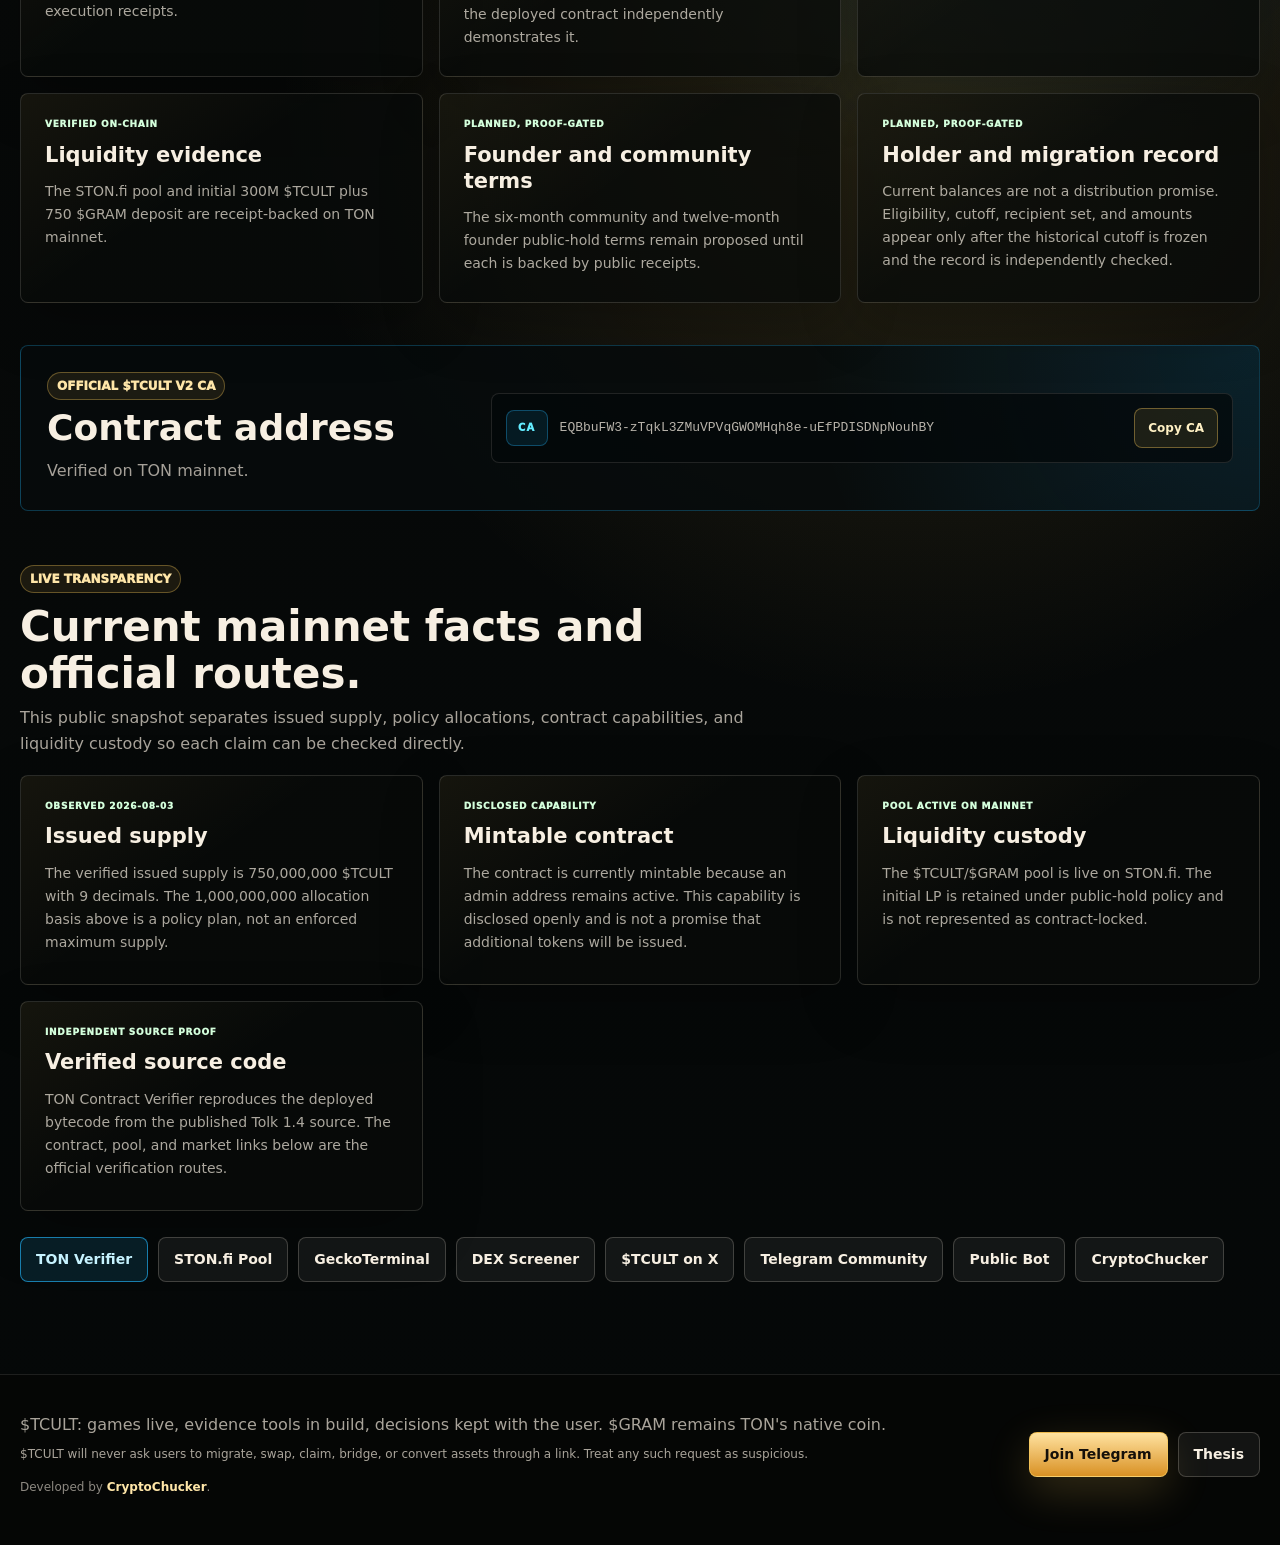
==== commit bb0041ae: "Correct arcade copy to GRAM tokens The Plush Run and Plush Hop cards described their collectible as " ====
--- a/index.html
+++ b/index.html
@@ -154,7 +154,7 @@
             <div class="card-body">
               <span class="tag">Live game</span>
               <h3>Plush Run: Gift Chase</h3>
-              <p>Run three lanes for 25 seconds, gather TON shards, dodge plush hazards, and chase the daily cosmetic gift.</p>
+              <p>Run three lanes for 25 seconds, gather GRAM tokens, dodge plush hazards, and chase the daily cosmetic gift.</p>
               <div class="actions">
                 <a class="btn primary" href="https://t.me/TCultPlushBot/plushrun" data-tg-app="plushrun" target="_blank" rel="noopener">Play In Telegram</a>
                 <a class="btn" href="https://plush-run.vercel.app/" target="_blank" rel="noopener">Open Web App</a>
@@ -167,7 +167,7 @@
             <div class="card-body">
               <span class="tag">Live game</span>
               <h3>Plush Hop: Gift Tower</h3>
-              <p>Climb the plush tower, gather blue TON shards, and reach the daily gift gate.</p>
+              <p>Climb the plush tower, gather GRAM tokens, and reach the daily gift gate.</p>
               <div class="actions">
                 <a class="btn primary" href="https://t.me/TCultPlushBot/plushhop" data-tg-app="plushhop" target="_blank" rel="noopener">Play In Telegram</a>
                 <a class="btn" href="https://plush-hop.vercel.app/" target="_blank" rel="noopener">Open Web App</a>
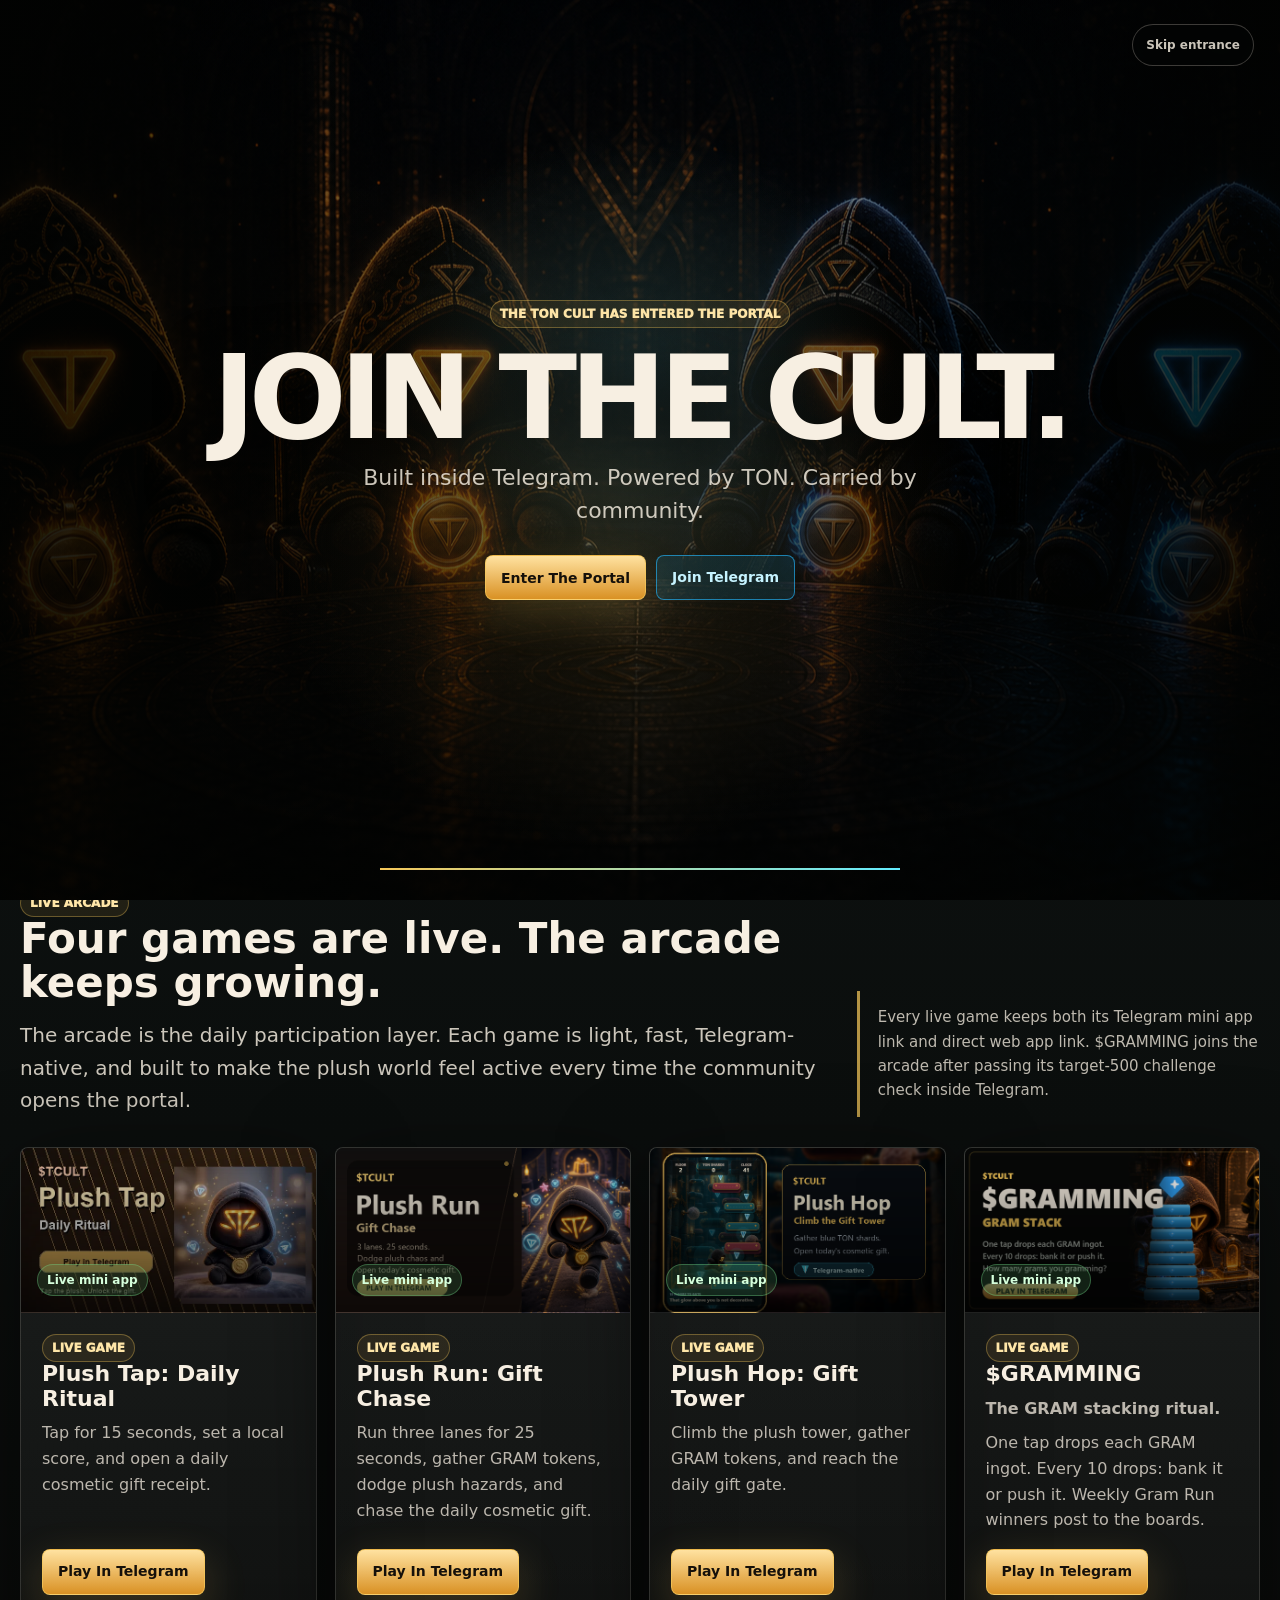
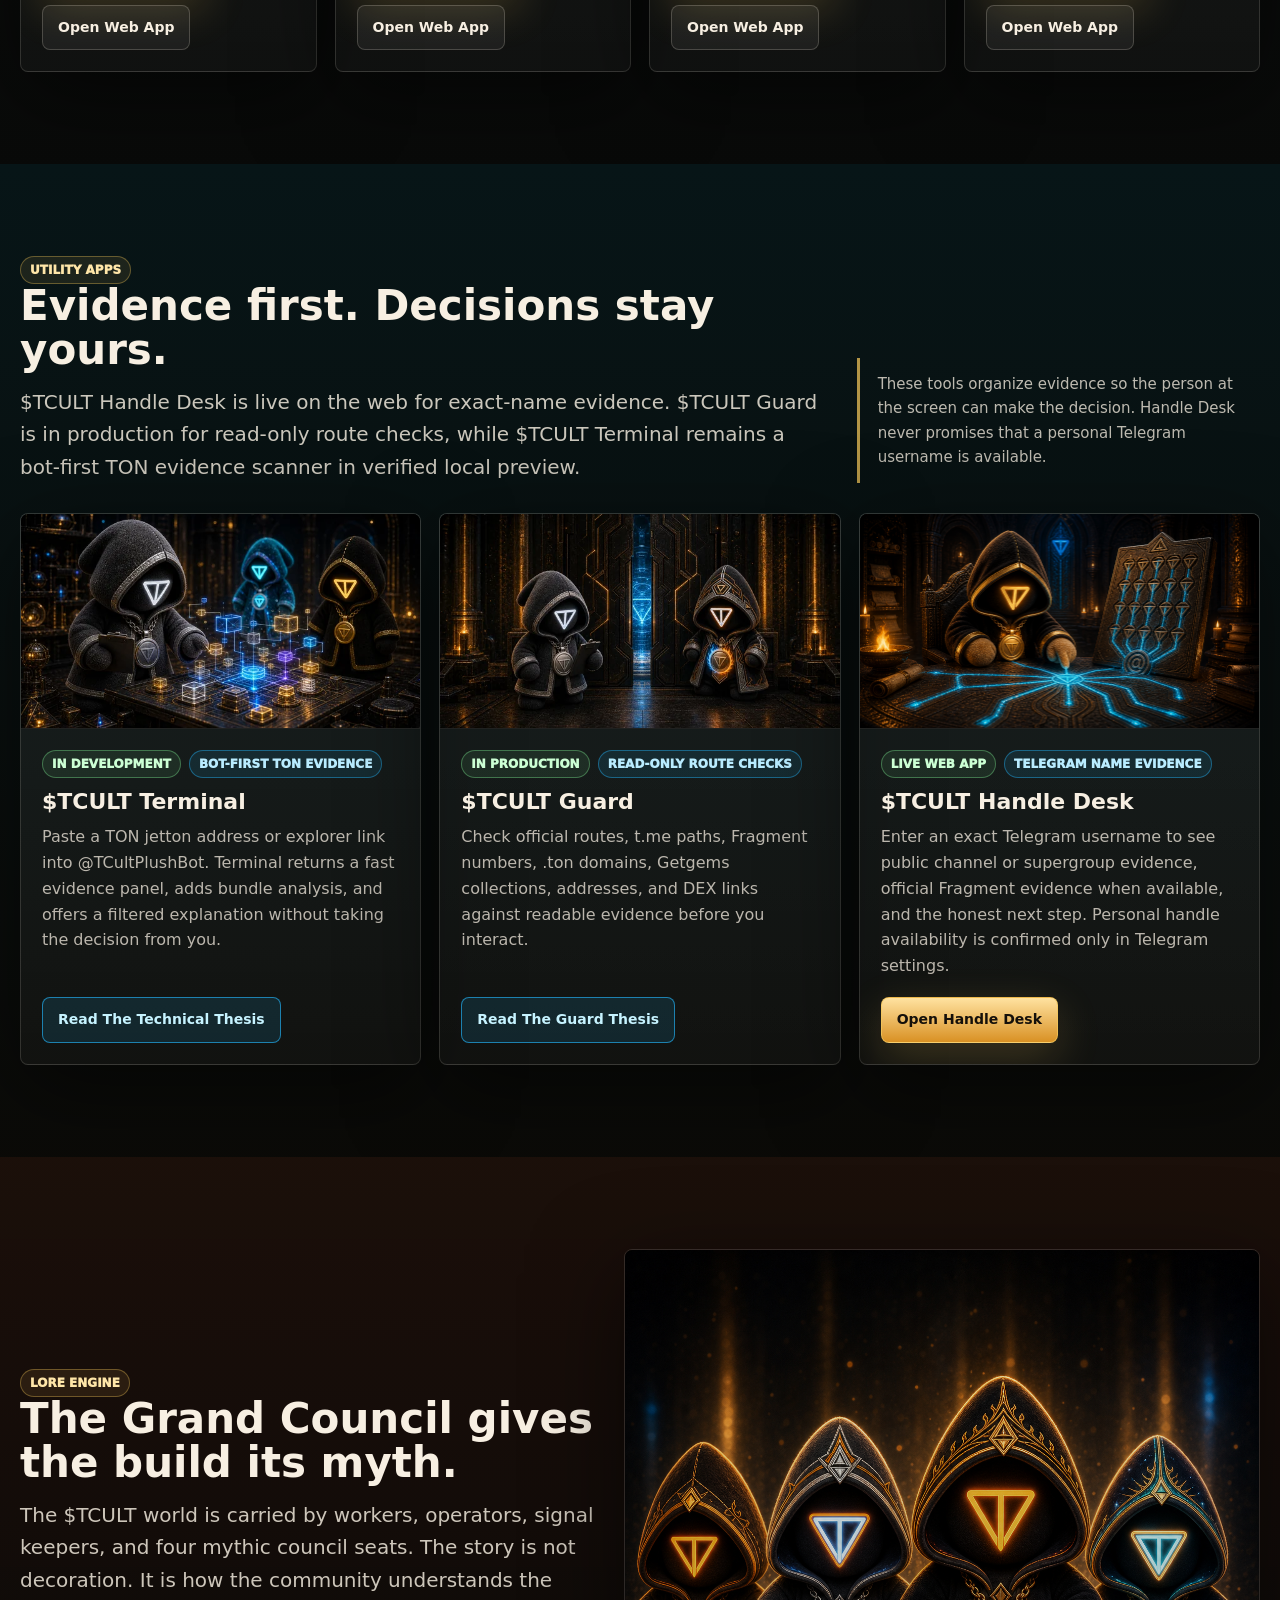
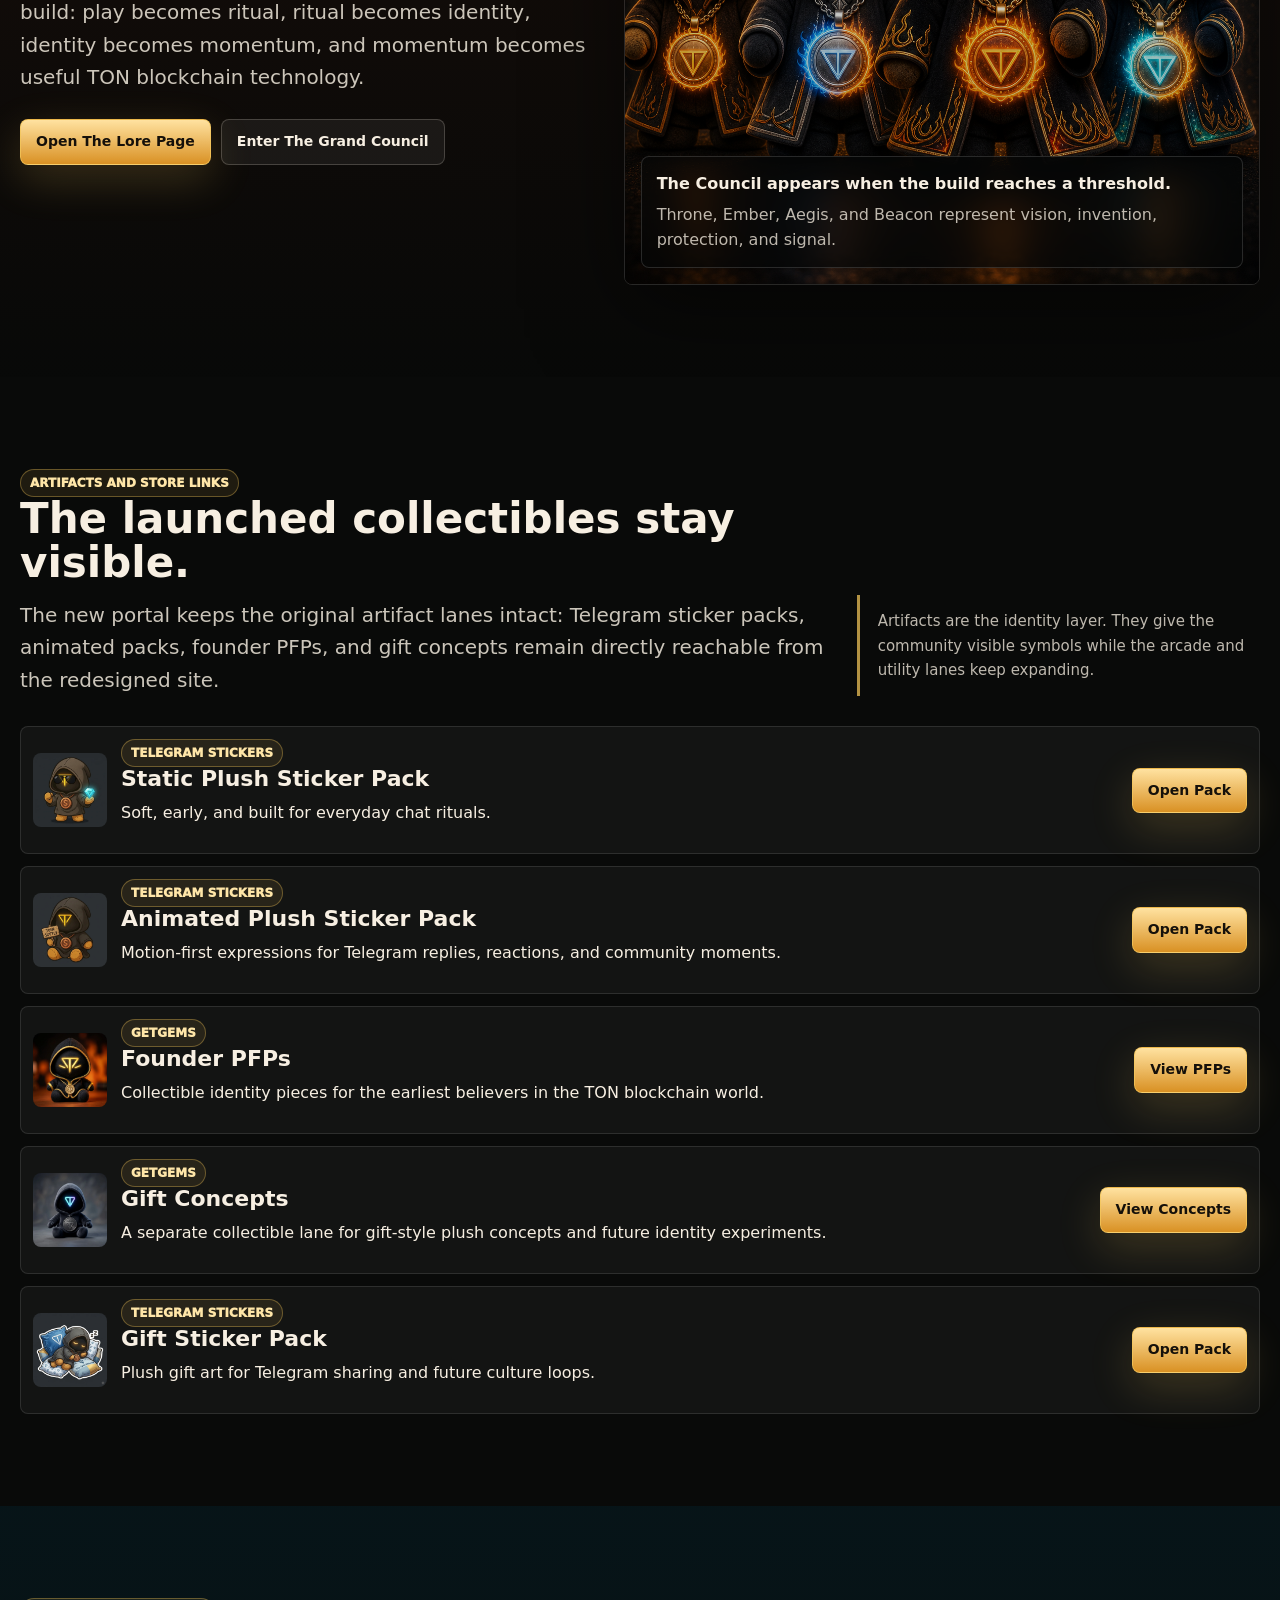
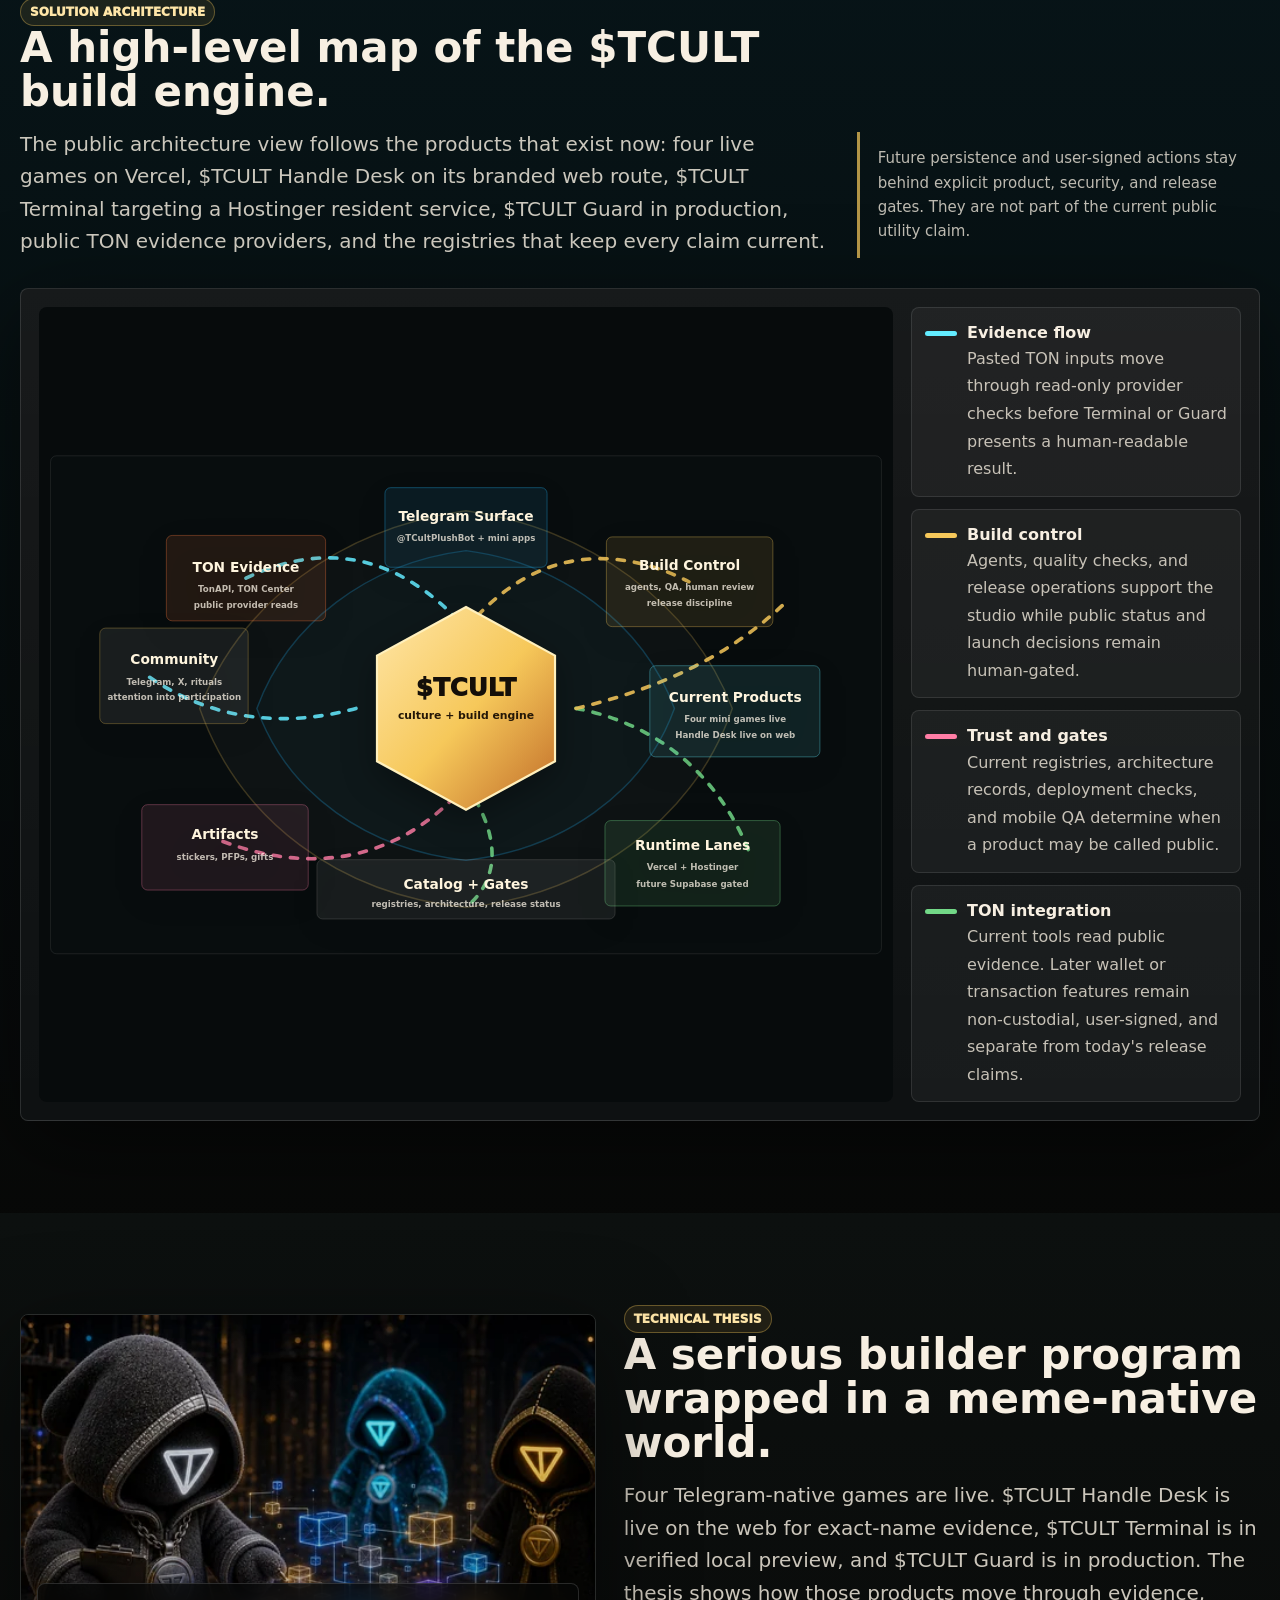
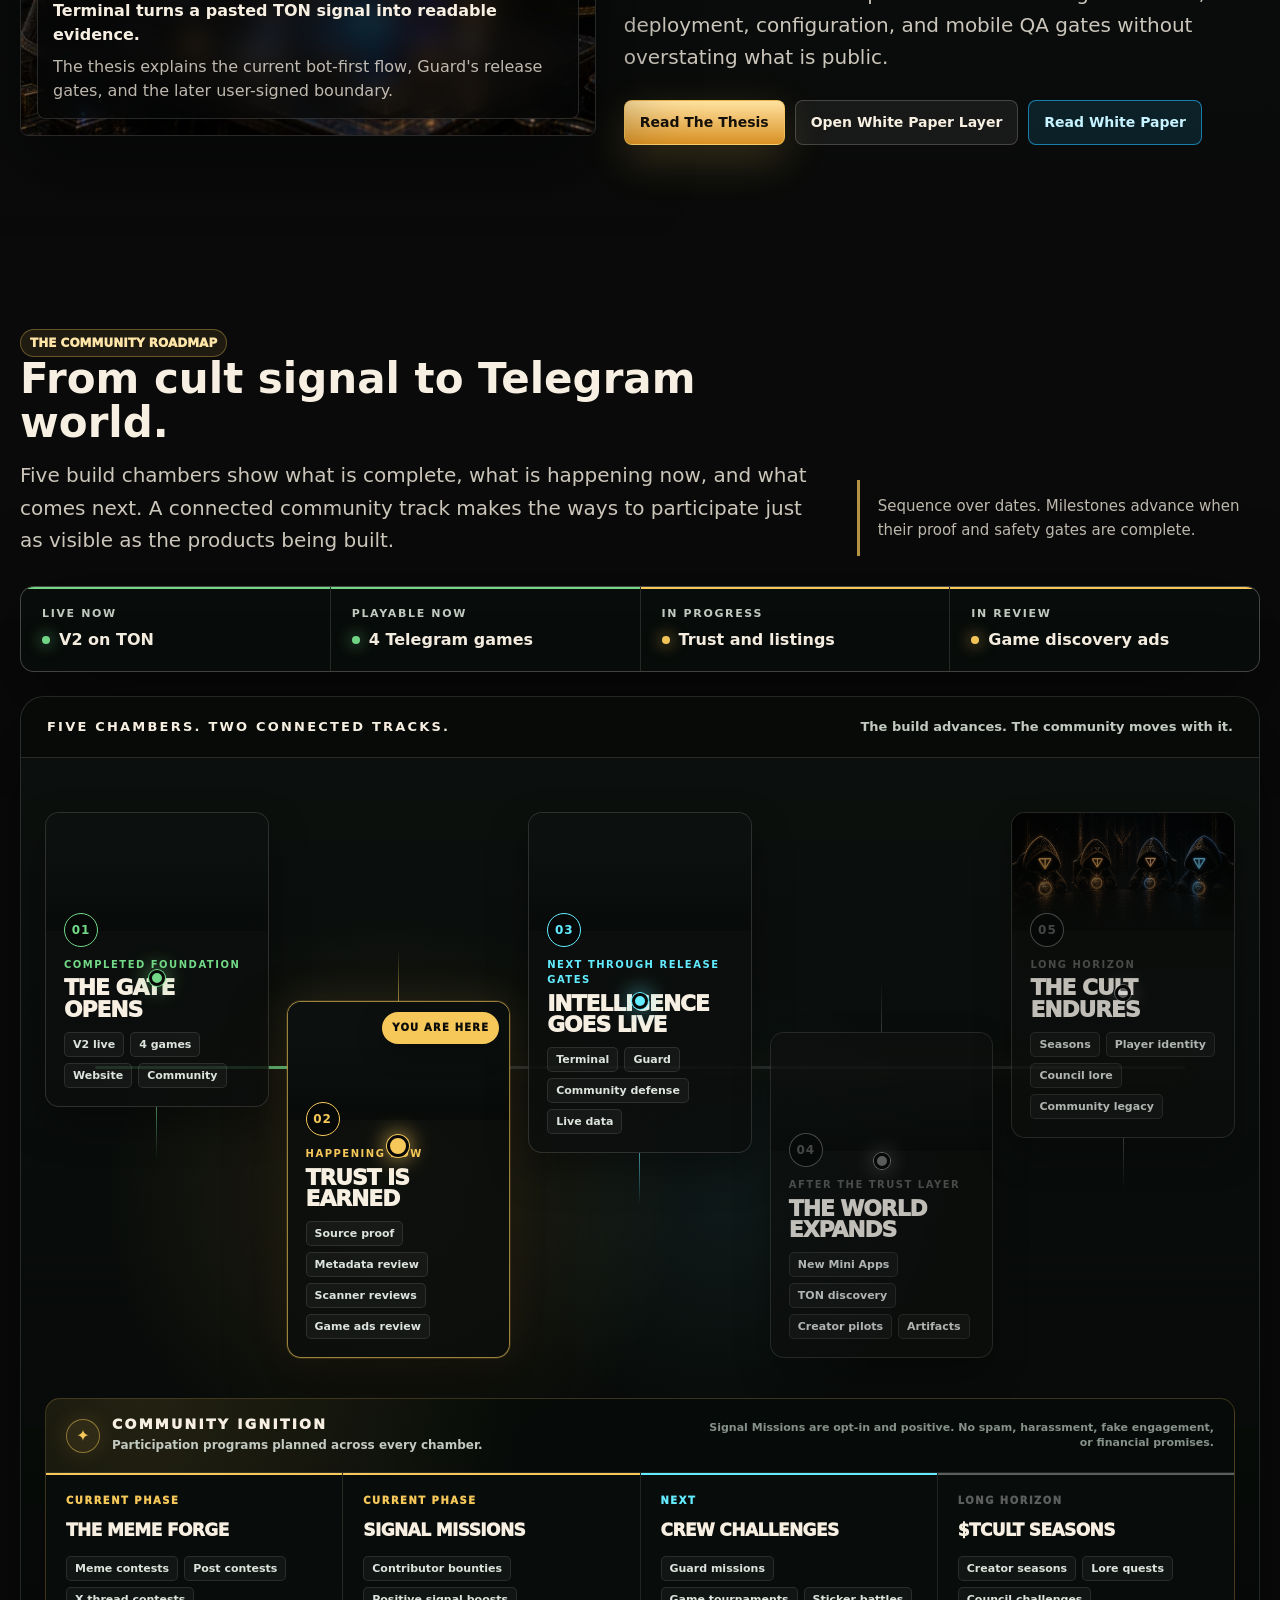
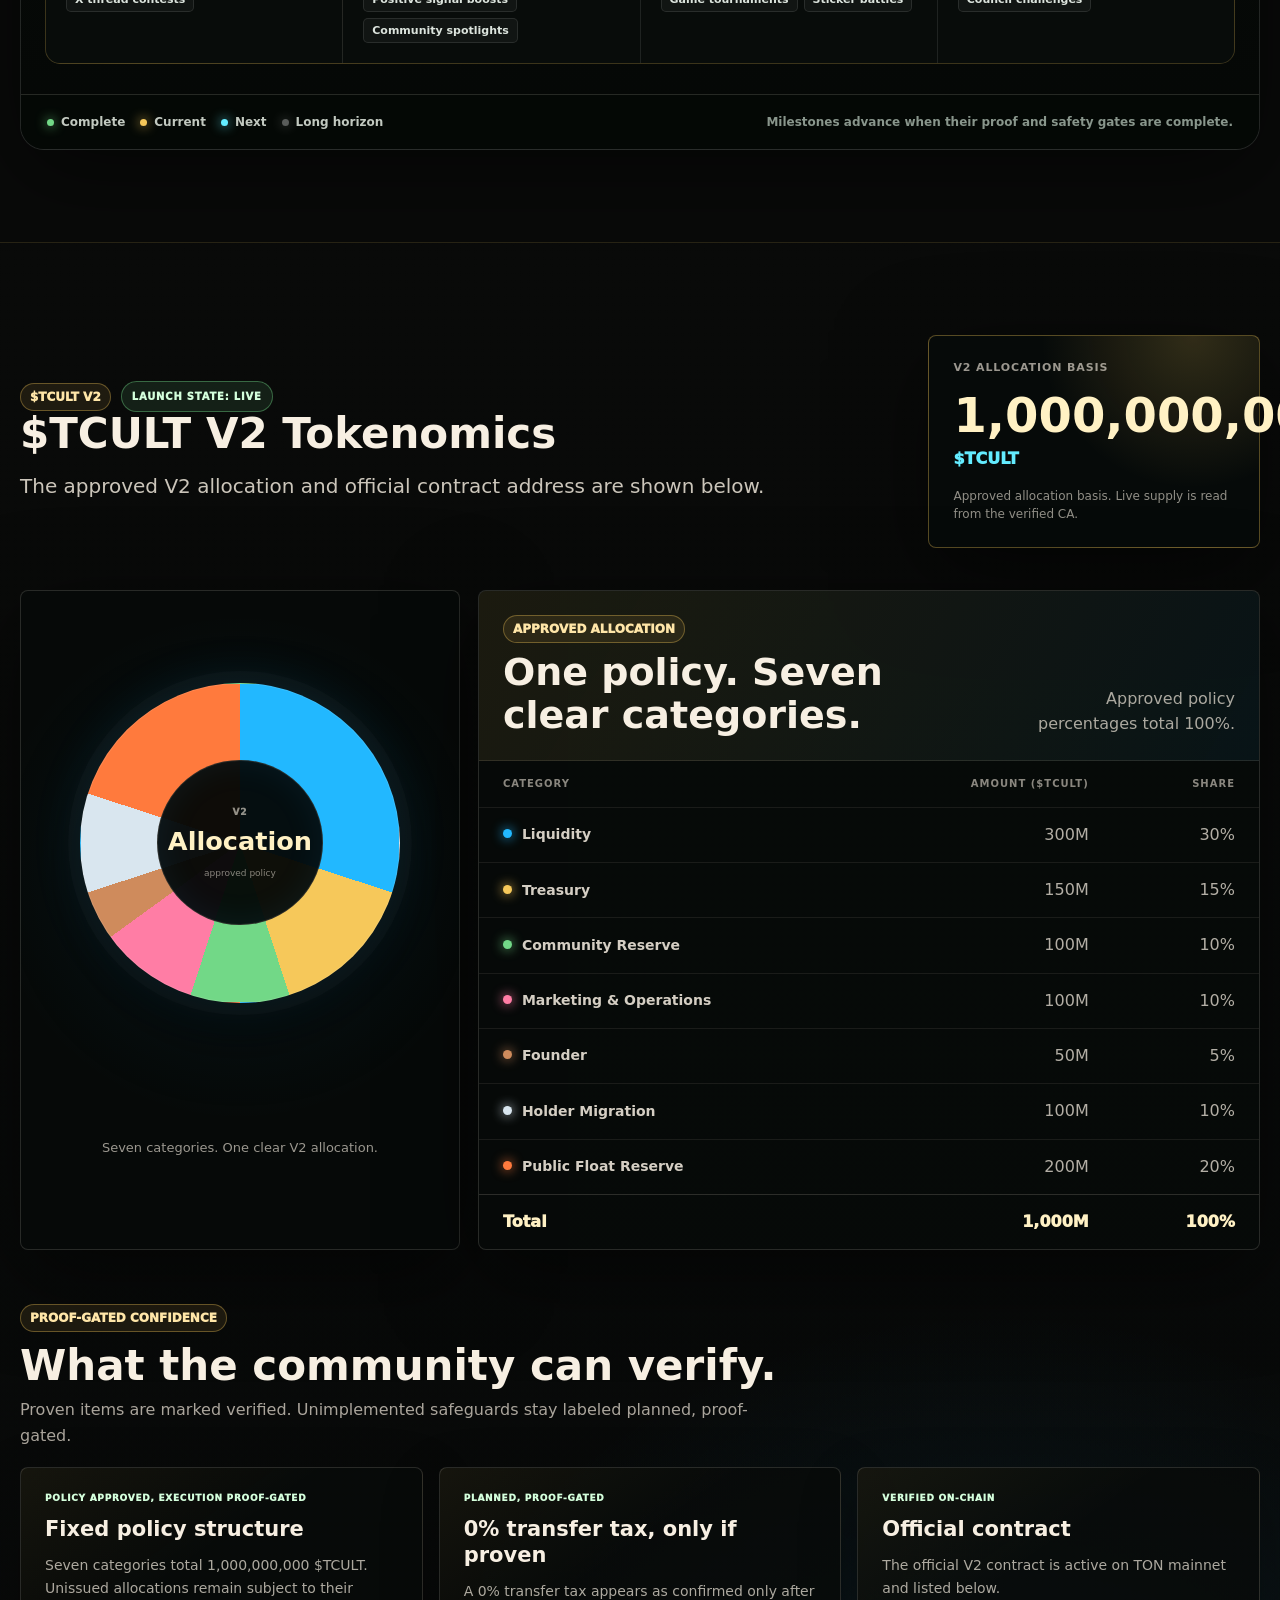
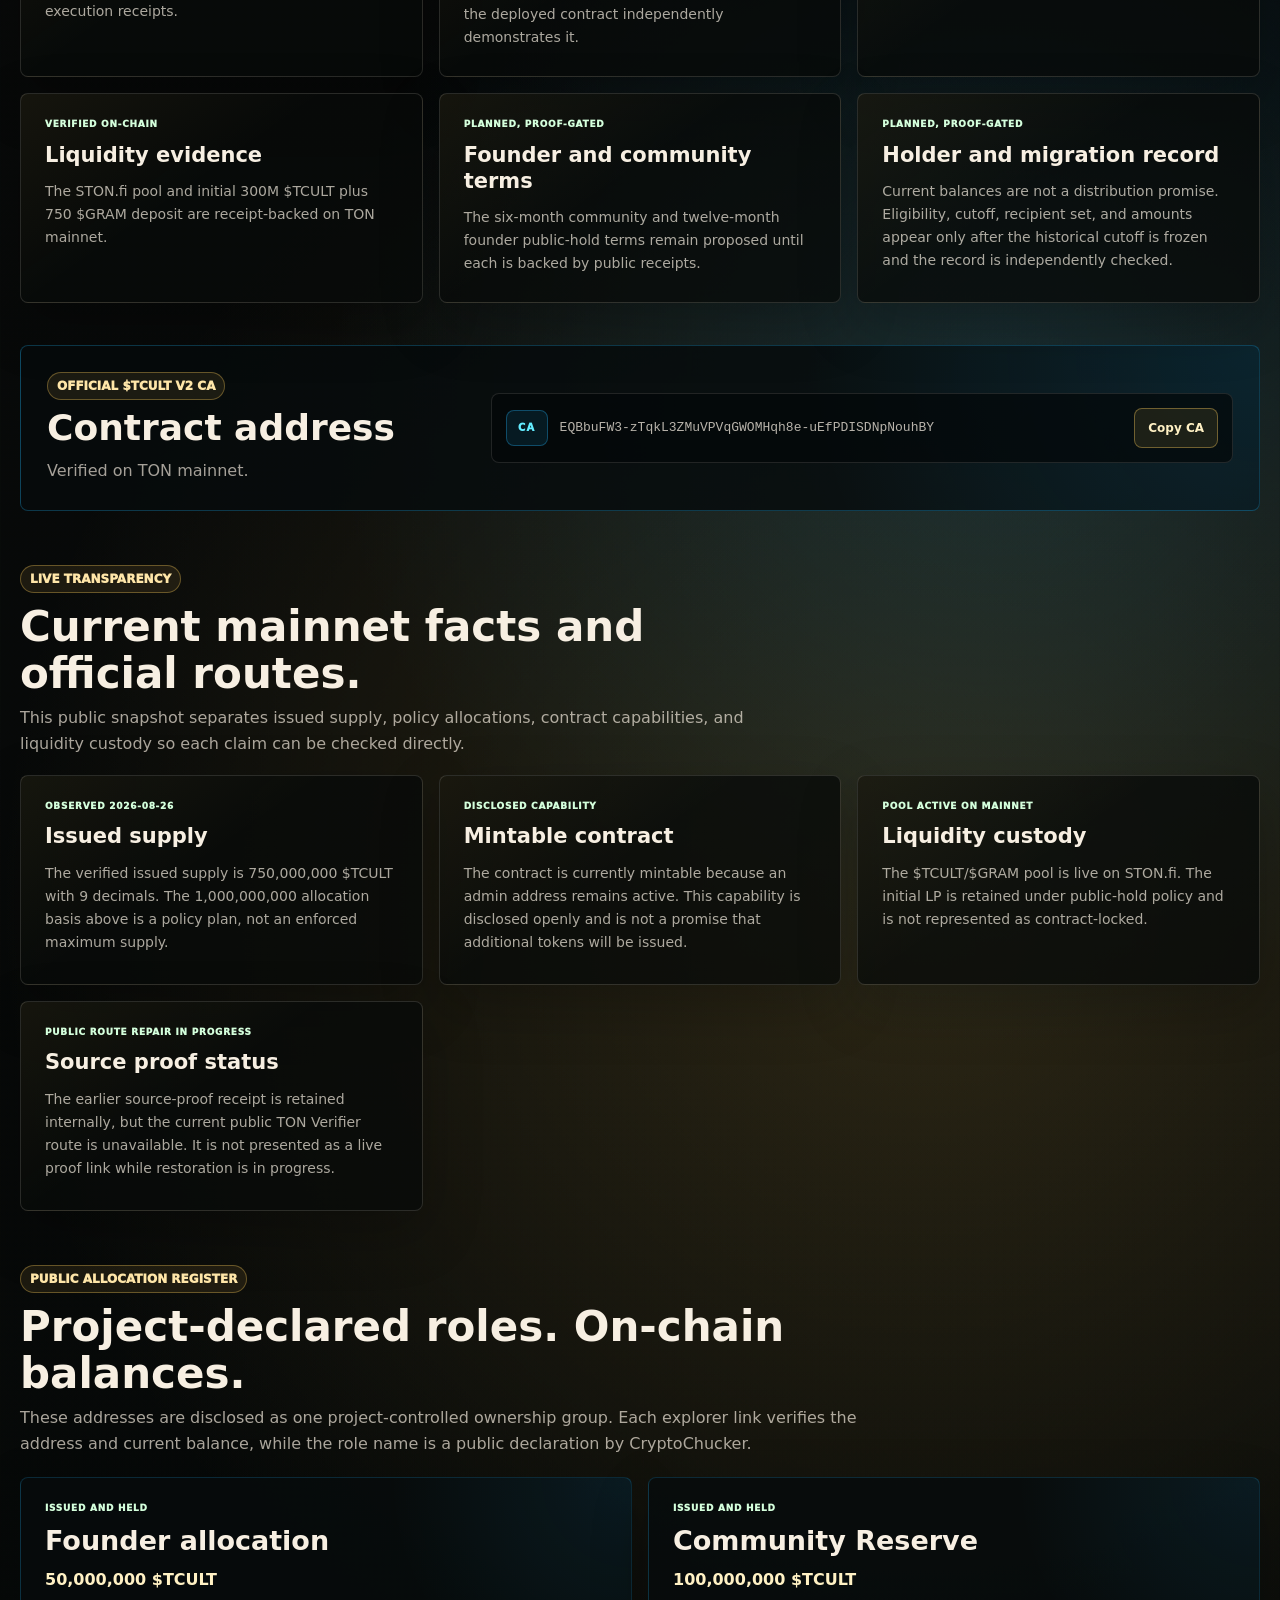
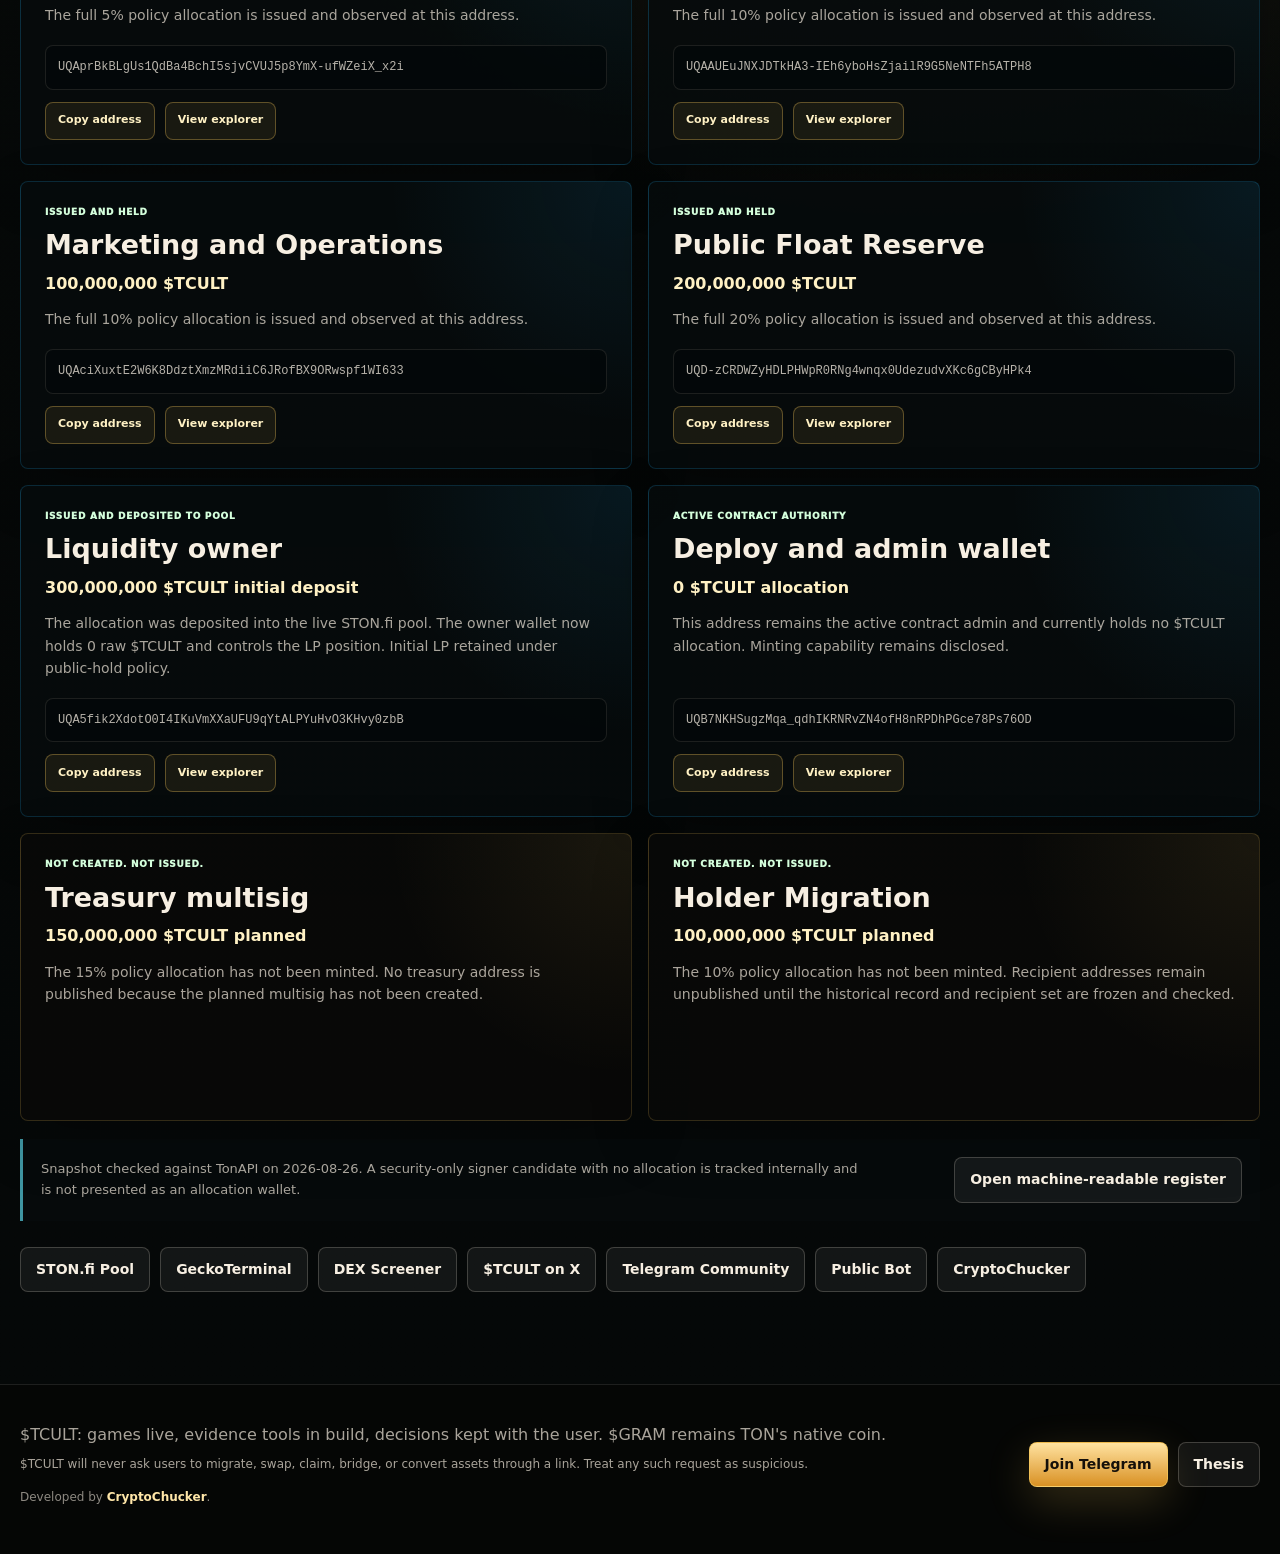
==== commit c57c3241: "feat: publish TCULT wallet transparency register" ====
--- a/index.html
+++ b/index.html
@@ -4,67 +4,70 @@
 <head>
   <meta charset="utf-8">
   <meta name="viewport" content="width=device-width, initial-scale=1">
-  <title>$TCULT Games, Handle Desk, and TON Utilities</title>
-  <meta name="description" content="$TCULT is Telegram-native plush culture on TON. Play four live mini games, check exact Telegram names with $TCULT Handle Desk, and explore the current read-only TON utility lane. $GRAM is TON's native coin.">
+  <title data-i18n="meta.title">$TCULT Games, Handle Desk, and TON Utilities</title>
+  <meta name="description" content="$TCULT is Telegram-native plush culture on TON. Play four live mini games, check exact Telegram names with $TCULT Handle Desk, and explore the current read-only TON utility lane. $GRAM is TON's native coin." data-i18n-attr="content:meta.description">
   <meta name="theme-color" content="#070807">
   <link rel="canonical" href="https://www.tcult.site/">
+  <link rel="alternate" hreflang="en" href="https://www.tcult.site/">
+  <link rel="alternate" hreflang="ru" href="https://www.tcult.site/ru/">
+  <link rel="alternate" hreflang="x-default" href="https://www.tcult.site/">
   <meta property="og:site_name" content="$TCULT">
   <meta property="og:type" content="website">
   <meta property="og:url" content="https://www.tcult.site/">
-  <meta property="og:title" content="$TCULT Games, Handle Desk, and TON Utilities">
-  <meta property="og:description" content="Four Telegram-native games are live. $TCULT Handle Desk checks exact Telegram names with honest evidence, alongside the current read-only TON utility lane.">
+  <meta property="og:title" content="$TCULT Games, Handle Desk, and TON Utilities" data-i18n-attr="content:meta.ogTitle">
+  <meta property="og:description" content="Four Telegram-native games are live. $TCULT Handle Desk checks exact Telegram names with honest evidence, alongside the current read-only TON utility lane." data-i18n-attr="content:meta.ogDescription">
   <meta property="og:image" content="https://www.tcult.site/assets/social/tcult-portal-preview-1200x630.png">
   <meta property="og:image:secure_url" content="https://www.tcult.site/assets/social/tcult-portal-preview-1200x630.png">
   <meta property="og:image:type" content="image/png">
   <meta property="og:image:width" content="1200">
   <meta property="og:image:height" content="630">
-  <meta property="og:image:alt" content="$TCULT Portal with the plush Council, TON signal architecture, games, lore, artifacts, and Telegram-native utilities.">
+  <meta property="og:image:alt" content="$TCULT Portal with the plush Council, TON signal architecture, games, lore, artifacts, and Telegram-native utilities." data-i18n-attr="content:meta.ogImageAlt">
   <meta name="twitter:card" content="summary_large_image">
   <meta name="twitter:site" content="@TCULTonTON">
   <meta name="twitter:creator" content="@CryptoChucker">
-  <meta name="twitter:title" content="$TCULT Games, Handle Desk, and TON Utilities">
-  <meta name="twitter:description" content="Four Telegram-native games are live. $TCULT Handle Desk checks exact Telegram names with honest evidence, alongside the current read-only TON utility lane.">
+  <meta name="twitter:title" content="$TCULT Games, Handle Desk, and TON Utilities" data-i18n-attr="content:meta.twitterTitle">
+  <meta name="twitter:description" content="Four Telegram-native games are live. $TCULT Handle Desk checks exact Telegram names with honest evidence, alongside the current read-only TON utility lane." data-i18n-attr="content:meta.twitterDescription">
   <meta name="twitter:image" content="https://www.tcult.site/assets/social/tcult-portal-preview-1200x630.png">
-  <meta name="twitter:image:alt" content="$TCULT Portal with the plush Council, TON signal architecture, games, lore, artifacts, and Telegram-native utilities.">
+  <meta name="twitter:image:alt" content="$TCULT Portal with the plush Council, TON signal architecture, games, lore, artifacts, and Telegram-native utilities." data-i18n-attr="content:meta.twitterImageAlt">
   <link rel="icon" type="image/png" sizes="64x64" href="assets/optimized/favicon-64.png">
   <link rel="apple-touch-icon" href="assets/optimized/favicon-256.png">
-  <link rel="stylesheet" href="styles.css?v=20260801-3">
+  <link rel="stylesheet" href="styles.css?v=20260826-1">
 </head>
 <body>
-  <a class="skip-link" href="#main">Skip to content</a>
-
-  <div class="cinematic-entry" data-cinematic-entry role="dialog" aria-modal="true" aria-label="$TCULT cinematic entrance">
+  <a class="skip-link" href="#main" data-i18n="nav.skipLink">Skip to content</a>
+
+  <div class="cinematic-entry" data-cinematic-entry role="dialog" aria-modal="true" aria-label="$TCULT cinematic entrance" data-i18n-attr="aria-label:cinematic.entryAriaLabel">
     <div class="cinematic-entry-media" aria-hidden="true">
       <video src="assets/videos/council-reveal-stinger.mp4" autoplay muted loop playsinline preload="auto" poster="assets/posters/public/council-reveal-stinger.png" data-entry-video></video>
     </div>
     <div class="cinematic-entry-shade" aria-hidden="true"></div>
     <div class="cinematic-entry-rail" aria-hidden="true"><span></span></div>
-    <button class="cinematic-skip" type="button" data-enter-cinematic>Skip entrance</button>
+    <button class="cinematic-skip" type="button" data-enter-cinematic data-i18n="cinematic.skipEntrance">Skip entrance</button>
     <div class="cinematic-chapters" aria-hidden="true">
-      <div class="cinematic-chapter" style="--entry-delay: 0.55s">
+      <div class="cinematic-chapter" style="--entry-delay: 0.55s" data-i18n="cinematic.chapter1">
         <span>Culture</span>
         <strong>is the interface.</strong>
       </div>
-      <div class="cinematic-chapter" style="--entry-delay: 3.55s">
+      <div class="cinematic-chapter" style="--entry-delay: 3.55s" data-i18n="cinematic.chapter2">
         <span>TON</span>
         <strong>is the rail.</strong>
       </div>
-      <div class="cinematic-chapter" style="--entry-delay: 6.55s">
+      <div class="cinematic-chapter" style="--entry-delay: 6.55s" data-i18n="cinematic.chapter3">
         <span>Telegram</span>
         <strong>is the engine.</strong>
       </div>
-      <div class="cinematic-chapter" style="--entry-delay: 9.55s">
+      <div class="cinematic-chapter" style="--entry-delay: 9.55s" data-i18n="cinematic.chapter4">
         <span>$TCULT</span>
         <strong>is the movement.</strong>
       </div>
     </div>
     <div class="cinematic-final">
-      <span class="eyebrow">The TON CULT has entered the portal</span>
-      <h2>Join the cult.</h2>
-      <p>Built inside Telegram. Powered by TON. Carried by community.</p>
+      <span class="eyebrow" data-i18n="cinematic.finalEyebrow">The TON CULT has entered the portal</span>
+      <h2 data-i18n="cinematic.finalHeading">Join the cult.</h2>
+      <p data-i18n="cinematic.finalLead">Built inside Telegram. Powered by TON. Carried by community.</p>
       <div class="cinematic-final-actions">
-        <button class="btn primary" type="button" data-enter-cinematic>Enter The Portal</button>
-        <a class="btn ton" href="https://t.me/TCULT_GROUP" target="_blank" rel="noopener">Join Telegram</a>
+        <button class="btn primary" type="button" data-enter-cinematic data-i18n="cinematic.enterPortal">Enter The Portal</button>
+        <a class="btn ton" href="https://t.me/TCULT_GROUP" target="_blank" rel="noopener" data-i18n="cinematic.joinTelegram">Join Telegram</a>
       </div>
     </div>
   </div>
@@ -72,22 +75,26 @@
 
   <header class="topbar">
     <div class="topbar-inner">
-      <a class="brand" href="index.html" aria-label="$TCULT portal home">
+      <a class="brand" href="index.html" aria-label="$TCULT portal home" data-i18n-attr="aria-label:nav.brandAriaLabel">
         <span class="mark" aria-hidden="true"></span>
-        <span>$TCULT Portal</span>
+        <span data-i18n="nav.brandText">$TCULT Portal</span>
       </a>
-      <nav class="nav" aria-label="$TCULT website navigation">
-        <a class="active" href="index.html">Portal</a>
-        <a href="lore.html">Lore</a>
-        <a href="thesis.html">Thesis</a>
-        <a href="whitepaper/TCULT_TON_BLOCKCHAIN_UTILITY_WHITE_PAPER.html">White Paper</a>
-        <a href="#utilities">Utilities</a>
-        <a href="#arcade">Arcade</a>
-        <a href="#artifacts">Artifacts</a>
-        <a href="#architecture">Architecture</a>
-        <a href="#token">Token</a>
-        <a class="nav-cta" href="https://t.me/TCULT_GROUP" target="_blank" rel="noopener">Telegram</a>
+      <nav class="nav" aria-label="$TCULT website navigation" data-i18n-attr="aria-label:nav.navAriaLabel">
+        <a class="active" href="index.html" data-i18n="nav.portal">Portal</a>
+        <a href="lore.html" data-i18n="nav.lore">Lore</a>
+        <a href="thesis.html" data-i18n="nav.thesis">Thesis</a>
+        <a href="whitepaper/TCULT_TON_BLOCKCHAIN_UTILITY_WHITE_PAPER.html" data-i18n="nav.whitepaper">White Paper</a>
+        <a href="#utilities" data-i18n="nav.utilities">Utilities</a>
+        <a href="#arcade" data-i18n="nav.arcade">Arcade</a>
+        <a href="#artifacts" data-i18n="nav.artifacts">Artifacts</a>
+        <a href="#architecture" data-i18n="nav.architecture">Architecture</a>
+        <a href="#token" data-i18n="nav.token">Token</a>
+        <a class="nav-cta" href="https://t.me/TCULT_GROUP" target="_blank" rel="noopener" data-i18n="nav.telegramCta">Telegram</a>
       </nav>
+      <span class="tcult-locale-toggle" hidden data-locale-toggle>
+        <a class="tcult-locale-toggle-link" href="/" data-i18n-link="" data-i18n="nav.localeEn" aria-current="page" data-i18n-attr="aria-current:nav.enLinkCurrent">EN</a>
+        <a class="tcult-locale-toggle-link" href="/ru/" data-i18n-link="ru/" data-i18n="nav.localeRu" data-i18n-attr="aria-current:nav.ruLinkCurrent">RU</a>
+      </span>
     </div>
   </header>
 
@@ -99,26 +106,26 @@
       <div class="shell">
         <div class="hero-copy">
           <div class="hero-kicker-row">
-            <span class="eyebrow">$TCULT is the TON CULT</span>
-            <span class="tag ton">Telegram-native</span>
-            <span class="tag green">Built on TON</span>
-          </div>
-          <h1>Join the cult. Build what Telegram becomes next.</h1>
-          <p class="lead">$TCULT is the TELEGRAM CULT: a Telegram-native community turning lore, games, artifacts, and builder energy into the strongest movement on $GRAM.</p>
-          <div class="manifesto-row" aria-label="$TCULT movement pillars">
-            <span><strong>Culture</strong> the interface</span>
-            <span><strong>TON</strong> the rail</span>
-            <span><strong>Telegram</strong> the engine</span>
+            <span class="eyebrow" data-i18n="hero.eyebrow">$TCULT is the TON CULT</span>
+            <span class="tag ton" data-i18n="hero.tagTelegramNative">Telegram-native</span>
+            <span class="tag green" data-i18n="hero.tagBuiltOnTon">Built on TON</span>
+          </div>
+          <h1 data-i18n="hero.title">Join the cult. Build what Telegram becomes next.</h1>
+          <p class="lead" data-i18n="hero.lead">$TCULT is the TELEGRAM CULT: a Telegram-native community turning lore, games, artifacts, and builder energy into the strongest movement on $GRAM.</p>
+          <div class="manifesto-row" aria-label="$TCULT movement pillars" data-i18n-attr="aria-label:hero.manifestoAriaLabel">
+            <span data-i18n="hero.pillarCulture"><strong>Culture</strong> the interface</span>
+            <span data-i18n="hero.pillarTon"><strong>TON</strong> the rail</span>
+            <span data-i18n="hero.pillarTelegram"><strong>Telegram</strong> the engine</span>
           </div>
           <div class="actions">
-            <a class="btn primary" href="https://t.me/TCULT_GROUP" target="_blank" rel="noopener">Join The Cult</a>
-            <a class="btn ton" href="#arcade">Enter The Portal</a>
-            <button class="btn" type="button" data-replay-cinematic>Replay Entrance</button>
-          </div>
-          <button class="hero-ca-slot" type="button" data-copy-ca="EQBbuFW3-zTqkL3ZMuVPVqGWOMHqh8e-uEfPDISDNpNouhBY" aria-label="Copy $TCULT V2 contract address">
-            <span>CA</span>
+            <a class="btn primary" href="https://t.me/TCULT_GROUP" target="_blank" rel="noopener" data-i18n="hero.joinCult">Join The Cult</a>
+            <a class="btn ton" href="#arcade" data-i18n="hero.enterPortal">Enter The Portal</a>
+            <button class="btn" type="button" data-replay-cinematic data-i18n="hero.replayEntrance">Replay Entrance</button>
+          </div>
+          <button class="hero-ca-slot" type="button" data-copy-ca="EQBbuFW3-zTqkL3ZMuVPVqGWOMHqh8e-uEfPDISDNpNouhBY" aria-label="Copy $TCULT V2 contract address" data-i18n-attr="aria-label:hero.copyCaAriaLabel">
+            <span data-i18n="hero.caLabel">CA</span>
             <code>EQBbuFW3-zTqkL3ZMuVPVqGWOMHqh8e-uEfPDISDNpNouhBY</code>
-            <span class="hero-ca-action" data-copy-label aria-live="polite">Copy</span>
+            <span class="hero-ca-action" data-copy-label aria-live="polite" data-i18n="hero.copyLabel">Copy</span>
           </button>
         </div>
       </div>
@@ -128,63 +135,63 @@
       <div class="shell">
         <div class="section-head">
           <div>
-            <span class="eyebrow">Live Arcade</span>
-            <h2>Four games are live. The arcade keeps growing.</h2>
-            <p class="lead">The arcade is the daily participation layer. Each game is light, fast, Telegram-native, and built to make the plush world feel active every time the community opens the portal.</p>
-          </div>
-          <div class="note">Every live game keeps both its Telegram mini app link and direct web app link. $GRAMMING joins the arcade after passing its target-500 challenge check inside Telegram.</div>
+            <span class="eyebrow" data-i18n="arcade.eyebrow">Live Arcade</span>
+            <h2 data-i18n="arcade.heading">Four games are live. The arcade keeps growing.</h2>
+            <p class="lead" data-i18n="arcade.lead">The arcade is the daily participation layer. Each game is light, fast, Telegram-native, and built to make the plush world feel active every time the community opens the portal.</p>
+          </div>
+          <div class="note" data-i18n="arcade.note">Every live game keeps both its Telegram mini app link and direct web app link. $GRAMMING joins the arcade after passing its target-500 challenge check inside Telegram.</div>
         </div>
 
         <div class="grid four">
           <article class="card game-card">
-            <div class="game-window tap"><span class="status-pill">Live mini app</span></div>
+            <div class="game-window tap"><span class="status-pill" data-i18n="arcade.liveMiniAppPill">Live mini app</span></div>
             <div class="card-body">
-              <span class="tag">Live game</span>
-              <h3>Plush Tap: Daily Ritual</h3>
-              <p>Tap for 15 seconds, set a local score, and open a daily cosmetic gift receipt.</p>
+              <span class="tag" data-i18n="arcade.liveGameTag">Live game</span>
+              <h3 data-i18n="arcade.tap.title">Plush Tap: Daily Ritual</h3>
+              <p data-i18n="arcade.tap.description">Tap for 15 seconds, set a local score, and open a daily cosmetic gift receipt.</p>
               <div class="actions">
-                <a class="btn primary" href="https://t.me/TCultPlushBot/plushtap" data-tg-app="plushtap" target="_blank" rel="noopener">Play In Telegram</a>
-                <a class="btn" href="https://client-cryptochucker-tcult-plush-ta.vercel.app/" target="_blank" rel="noopener">Open Web App</a>
+                <a class="btn primary" href="https://t.me/TCultPlushBot/plushtap" data-tg-app="plushtap" target="_blank" rel="noopener" data-i18n="arcade.playInTelegram">Play In Telegram</a>
+                <a class="btn" href="https://client-cryptochucker-tcult-plush-ta.vercel.app/" target="_blank" rel="noopener" data-i18n="arcade.openWebApp">Open Web App</a>
               </div>
             </div>
           </article>
 
           <article class="card game-card">
-            <div class="game-window run"><span class="status-pill">Live mini app</span></div>
+            <div class="game-window run"><span class="status-pill" data-i18n="arcade.liveMiniAppPill">Live mini app</span></div>
             <div class="card-body">
-              <span class="tag">Live game</span>
-              <h3>Plush Run: Gift Chase</h3>
-              <p>Run three lanes for 25 seconds, gather GRAM tokens, dodge plush hazards, and chase the daily cosmetic gift.</p>
+              <span class="tag" data-i18n="arcade.liveGameTag">Live game</span>
+              <h3 data-i18n="arcade.run.title">Plush Run: Gift Chase</h3>
+              <p data-i18n="arcade.run.description">Run three lanes for 25 seconds, gather GRAM tokens, dodge plush hazards, and chase the daily cosmetic gift.</p>
               <div class="actions">
-                <a class="btn primary" href="https://t.me/TCultPlushBot/plushrun" data-tg-app="plushrun" target="_blank" rel="noopener">Play In Telegram</a>
-                <a class="btn" href="https://plush-run.vercel.app/" target="_blank" rel="noopener">Open Web App</a>
+                <a class="btn primary" href="https://t.me/TCultPlushBot/plushrun" data-tg-app="plushrun" target="_blank" rel="noopener" data-i18n="arcade.playInTelegram">Play In Telegram</a>
+                <a class="btn" href="https://plush-run.vercel.app/" target="_blank" rel="noopener" data-i18n="arcade.openWebApp">Open Web App</a>
               </div>
             </div>
           </article>
 
           <article class="card game-card">
-            <div class="game-window hop"><span class="status-pill">Live mini app</span></div>
+            <div class="game-window hop"><span class="status-pill" data-i18n="arcade.liveMiniAppPill">Live mini app</span></div>
             <div class="card-body">
-              <span class="tag">Live game</span>
-              <h3>Plush Hop: Gift Tower</h3>
-              <p>Climb the plush tower, gather GRAM tokens, and reach the daily gift gate.</p>
+              <span class="tag" data-i18n="arcade.liveGameTag">Live game</span>
+              <h3 data-i18n="arcade.hop.title">Plush Hop: Gift Tower</h3>
+              <p data-i18n="arcade.hop.description">Climb the plush tower, gather GRAM tokens, and reach the daily gift gate.</p>
               <div class="actions">
-                <a class="btn primary" href="https://t.me/TCultPlushBot/plushhop" data-tg-app="plushhop" target="_blank" rel="noopener">Play In Telegram</a>
-                <a class="btn" href="https://plush-hop.vercel.app/" target="_blank" rel="noopener">Open Web App</a>
+                <a class="btn primary" href="https://t.me/TCultPlushBot/plushhop" data-tg-app="plushhop" target="_blank" rel="noopener" data-i18n="arcade.playInTelegram">Play In Telegram</a>
+                <a class="btn" href="https://plush-hop.vercel.app/" target="_blank" rel="noopener" data-i18n="arcade.openWebApp">Open Web App</a>
               </div>
             </div>
           </article>
 
           <article class="card game-card">
-            <div class="game-window gramming"><span class="status-pill">Live mini app</span></div>
+            <div class="game-window gramming"><span class="status-pill" data-i18n="arcade.liveMiniAppPill">Live mini app</span></div>
             <div class="card-body">
-              <span class="tag">Live game</span>
-              <h3>$GRAMMING</h3>
-              <p class="game-tagline">The GRAM stacking ritual.</p>
-              <p>One tap drops each GRAM ingot. Every 10 drops: bank it or push it. Weekly Gram Run winners post to the boards.</p>
+              <span class="tag" data-i18n="arcade.liveGameTag">Live game</span>
+              <h3 data-i18n="arcade.gramming.title">$GRAMMING</h3>
+              <p class="game-tagline" data-i18n="arcade.gramming.tagline">The GRAM stacking ritual.</p>
+              <p data-i18n="arcade.gramming.description">One tap drops each GRAM ingot. Every 10 drops: bank it or push it. Weekly Gram Run winners post to the boards.</p>
               <div class="actions">
-                <a class="btn primary" href="https://t.me/TCultPlushBot/gramming" data-tg-app="gramming" target="_blank" rel="noopener">Play In Telegram</a>
-                <a class="btn" href="https://gramming.vercel.app/" target="_blank" rel="noopener">Open Web App</a>
+                <a class="btn primary" href="https://t.me/TCultPlushBot/gramming" data-tg-app="gramming" target="_blank" rel="noopener" data-i18n="arcade.playInTelegram">Play In Telegram</a>
+                <a class="btn" href="https://gramming.vercel.app/" target="_blank" rel="noopener" data-i18n="arcade.openWebApp">Open Web App</a>
               </div>
             </div>
           </article>
@@ -196,61 +203,61 @@
       <div class="shell">
         <div class="section-head">
           <div>
-            <span class="eyebrow">Utility Apps</span>
-            <h2>Evidence first. Decisions stay yours.</h2>
-            <p class="lead">$TCULT Handle Desk is live on the web for exact-name evidence. $TCULT Guard is in production for read-only route checks, while $TCULT Terminal remains a bot-first TON evidence scanner in verified local preview.</p>
-          </div>
-          <div class="note">These tools organize evidence so the person at the screen can make the decision. Handle Desk never promises that a personal Telegram username is available.</div>
+            <span class="eyebrow" data-i18n="utilities.eyebrow">Utility Apps</span>
+            <h2 data-i18n="utilities.heading">Evidence first. Decisions stay yours.</h2>
+            <p class="lead" data-i18n="utilities.lead">$TCULT Handle Desk is live on the web for exact-name evidence. $TCULT Guard is in production for read-only route checks, while $TCULT Terminal remains a bot-first TON evidence scanner in verified local preview.</p>
+          </div>
+          <div class="note" data-i18n="utilities.note">These tools organize evidence so the person at the screen can make the decision. Handle Desk never promises that a personal Telegram username is available.</div>
         </div>
 
         <div class="grid three utility-grid">
           <article class="card game-card utility-card">
             <div class="game-window utility-window has-art">
-              <img class="utility-art" src="assets/utility/tcult-terminal-ledger-architecture-640x360.webp" alt="$TCULT Terminal with Cipher routing a TON signal while Ledger verifies the evidence card.">
+              <img class="utility-art" src="assets/utility/tcult-terminal-ledger-architecture-640x360.webp" alt="$TCULT Terminal with Cipher routing a TON signal while Ledger verifies the evidence card." data-i18n-attr="alt:utilities.terminal.artAlt">
             </div>
             <div class="card-body">
               <div class="status-row">
-                <span class="tag green">In development</span>
-                <span class="tag ton">Bot-first TON evidence</span>
-              </div>
-              <h3>$TCULT Terminal</h3>
-              <p>Paste a TON jetton address or explorer link into @TCultPlushBot. Terminal returns a fast evidence panel, adds bundle analysis, and offers a filtered explanation without taking the decision from you.</p>
+                <span class="tag green" data-i18n="utilities.terminal.statusTag">In development</span>
+                <span class="tag ton" data-i18n="utilities.terminal.categoryTag">Bot-first TON evidence</span>
+              </div>
+              <h3 data-i18n="utilities.terminal.title">$TCULT Terminal</h3>
+              <p data-i18n="utilities.terminal.description">Paste a TON jetton address or explorer link into @TCultPlushBot. Terminal returns a fast evidence panel, adds bundle analysis, and offers a filtered explanation without taking the decision from you.</p>
               <div class="actions">
-                <a class="btn ton" href="whitepaper/TCULT_TON_BLOCKCHAIN_UTILITY_WHITE_PAPER.html#tcult-terminal">Read The Technical Thesis</a>
+                <a class="btn ton" href="whitepaper/TCULT_TON_BLOCKCHAIN_UTILITY_WHITE_PAPER.html#tcult-terminal" data-i18n="utilities.terminal.readThesis">Read The Technical Thesis</a>
               </div>
             </div>
           </article>
 
           <article class="card game-card utility-card">
             <div class="game-window utility-window has-art">
-              <img class="utility-art" src="assets/utility/tcult-guard-route-gate-640x360.webp" alt="$TCULT Guard with Ledger and Aegis inspecting a glowing TON route gate before the user proceeds.">
+              <img class="utility-art" src="assets/utility/tcult-guard-route-gate-640x360.webp" alt="$TCULT Guard with Ledger and Aegis inspecting a glowing TON route gate before the user proceeds." data-i18n-attr="alt:utilities.guard.artAlt">
             </div>
             <div class="card-body">
               <div class="status-row">
-                <span class="tag green">In production</span>
-                <span class="tag ton">Read-only route checks</span>
-              </div>
-              <h3>$TCULT Guard</h3>
-              <p>Check official routes, t.me paths, Fragment numbers, .ton domains, Getgems collections, addresses, and DEX links against readable evidence before you interact.</p>
+                <span class="tag green" data-i18n="utilities.guard.statusTag">In production</span>
+                <span class="tag ton" data-i18n="utilities.guard.categoryTag">Read-only route checks</span>
+              </div>
+              <h3 data-i18n="utilities.guard.title">$TCULT Guard</h3>
+              <p data-i18n="utilities.guard.description">Check official routes, t.me paths, Fragment numbers, .ton domains, Getgems collections, addresses, and DEX links against readable evidence before you interact.</p>
               <div class="actions">
-                <a class="btn ton" href="whitepaper/TCULT_TON_BLOCKCHAIN_UTILITY_WHITE_PAPER.html#tcult-guard">Read The Guard Thesis</a>
+                <a class="btn ton" href="whitepaper/TCULT_TON_BLOCKCHAIN_UTILITY_WHITE_PAPER.html#tcult-guard" data-i18n="utilities.guard.readGuardThesis">Read The Guard Thesis</a>
               </div>
             </div>
           </article>
 
           <article class="card game-card utility-card">
             <div class="game-window utility-window has-art">
-              <img class="utility-art" src="assets/utility/tcult-handle-desk-1600x900.png" alt="Cipher, a gold-marked hooded $TCULT plush, routes cyan crystal lines across a carved temple council table into a board of Telegram name glyphs." loading="lazy" decoding="async">
+              <img class="utility-art" src="assets/utility/tcult-handle-desk-1600x900.png" alt="Cipher, a gold-marked hooded $TCULT plush, routes cyan crystal lines across a carved temple council table into a board of Telegram name glyphs." loading="lazy" decoding="async" data-i18n-attr="alt:utilities.handleDesk.artAlt">
             </div>
             <div class="card-body">
               <div class="status-row">
-                <span class="tag green">Live web app</span>
-                <span class="tag ton">Telegram name evidence</span>
-              </div>
-              <h3>$TCULT Handle Desk</h3>
-              <p>Enter an exact Telegram username to see public channel or supergroup evidence, official Fragment evidence when available, and the honest next step. Personal handle availability is confirmed only in Telegram settings.</p>
+                <span class="tag green" data-i18n="utilities.handleDesk.statusTag">Live web app</span>
+                <span class="tag ton" data-i18n="utilities.handleDesk.categoryTag">Telegram name evidence</span>
+              </div>
+              <h3 data-i18n="utilities.handleDesk.title">$TCULT Handle Desk</h3>
+              <p data-i18n="utilities.handleDesk.description">Enter an exact Telegram username to see public channel or supergroup evidence, official Fragment evidence when available, and the honest next step. Personal handle availability is confirmed only in Telegram settings.</p>
               <div class="actions">
-                <a class="btn primary" href="https://handles.tcult.site/" target="_blank" rel="noopener">Open Handle Desk</a>
+                <a class="btn primary" href="https://handles.tcult.site/" target="_blank" rel="noopener" data-i18n="utilities.handleDesk.open">Open Handle Desk</a>
               </div>
             </div>
           </article>
@@ -263,19 +270,19 @@
       <div class="shell">
         <div class="split">
           <div>
-            <span class="eyebrow">Lore Engine</span>
-            <h2>The Grand Council gives the build its myth.</h2>
-            <p class="lead">The $TCULT world is carried by workers, operators, signal keepers, and four mythic council seats. The story is not decoration. It is how the community understands the build: play becomes ritual, ritual becomes identity, identity becomes momentum, and momentum becomes useful TON blockchain technology.</p>
+            <span class="eyebrow" data-i18n="lore.eyebrow">Lore Engine</span>
+            <h2 data-i18n="lore.heading">The Grand Council gives the build its myth.</h2>
+            <p class="lead" data-i18n="lore.lead">The $TCULT world is carried by workers, operators, signal keepers, and four mythic council seats. The story is not decoration. It is how the community understands the build: play becomes ritual, ritual becomes identity, identity becomes momentum, and momentum becomes useful TON blockchain technology.</p>
             <div class="actions">
-              <a class="btn primary" href="lore.html">Open The Lore Page</a>
-              <a class="btn" href="lore.html#council">Enter The Grand Council</a>
+              <a class="btn primary" href="lore.html" data-i18n="lore.openLorePage">Open The Lore Page</a>
+              <a class="btn" href="lore.html#council" data-i18n="lore.enterCouncil">Enter The Grand Council</a>
             </div>
           </div>
           <div class="media-frame">
             <video src="assets/videos/council-reveal-stinger.mp4" autoplay muted loop playsinline poster="assets/lineups/mythic-circle-lineup.png"></video>
             <div class="overlay-caption">
-              <strong>The Council appears when the build reaches a threshold.</strong>
-              <p>Throne, Ember, Aegis, and Beacon represent vision, invention, protection, and signal.</p>
+              <strong data-i18n="lore.overlayHeading">The Council appears when the build reaches a threshold.</strong>
+              <p data-i18n="lore.overlayText">Throne, Ember, Aegis, and Beacon represent vision, invention, protection, and signal.</p>
             </div>
           </div>
         </div>
@@ -286,62 +293,62 @@
       <div class="shell">
         <div class="section-head">
           <div>
-            <span class="eyebrow">Artifacts And Store Links</span>
-            <h2>The launched collectibles stay visible.</h2>
-            <p class="lead">The new portal keeps the original artifact lanes intact: Telegram sticker packs, animated packs, founder PFPs, and gift concepts remain directly reachable from the redesigned site.</p>
-          </div>
-          <div class="note">Artifacts are the identity layer. They give the community visible symbols while the arcade and utility lanes keep expanding.</div>
-        </div>
-
-        <div class="artifact-list" aria-label="$TCULT artifact and store links">
+            <span class="eyebrow" data-i18n="artifacts.eyebrow">Artifacts And Store Links</span>
+            <h2 data-i18n="artifacts.heading">The launched collectibles stay visible.</h2>
+            <p class="lead" data-i18n="artifacts.lead">The new portal keeps the original artifact lanes intact: Telegram sticker packs, animated packs, founder PFPs, and gift concepts remain directly reachable from the redesigned site.</p>
+          </div>
+          <div class="note" data-i18n="artifacts.note">Artifacts are the identity layer. They give the community visible symbols while the arcade and utility lanes keep expanding.</div>
+        </div>
+
+        <div class="artifact-list" aria-label="$TCULT artifact and store links" data-i18n-attr="aria-label:artifacts.listAriaLabel">
           <article class="artifact-row">
-            <img src="assets/optimized/sticker-soft-but-early.webp" alt="$TCULT static sticker preview">
+            <img src="assets/optimized/sticker-soft-but-early.webp" alt="$TCULT static sticker preview" data-i18n-attr="alt:artifacts.staticSticker.imgAlt">
             <div>
-              <span class="tag">Telegram Stickers</span>
-              <h3>Static Plush Sticker Pack</h3>
-              <p>Soft, early, and built for everyday chat rituals.</p>
-            </div>
-            <a class="btn primary" href="https://t.me/addstickers/tcult_plush_static_001_by_TCultPlushBot" target="_blank" rel="noopener">Open Pack</a>
+              <span class="tag" data-i18n="artifacts.telegramStickersTag">Telegram Stickers</span>
+              <h3 data-i18n="artifacts.staticSticker.title">Static Plush Sticker Pack</h3>
+              <p data-i18n="artifacts.staticSticker.description">Soft, early, and built for everyday chat rituals.</p>
+            </div>
+            <a class="btn primary" href="https://t.me/addstickers/tcult_plush_static_001_by_TCultPlushBot" target="_blank" rel="noopener" data-i18n="artifacts.openPack">Open Pack</a>
           </article>
 
           <article class="artifact-row">
-            <img src="assets/optimized/sticker-join-softly.webp" alt="$TCULT animated sticker preview">
+            <img src="assets/optimized/sticker-join-softly.webp" alt="$TCULT animated sticker preview" data-i18n-attr="alt:artifacts.animatedSticker.imgAlt">
             <div>
-              <span class="tag">Telegram Stickers</span>
-              <h3>Animated Plush Sticker Pack</h3>
-              <p>Motion-first expressions for Telegram replies, reactions, and community moments.</p>
-            </div>
-            <a class="btn primary" href="https://t.me/addstickers/tcult_plush_pack_001_by_TCultPlushBot" target="_blank" rel="noopener">Open Pack</a>
+              <span class="tag" data-i18n="artifacts.telegramStickersTag">Telegram Stickers</span>
+              <h3 data-i18n="artifacts.animatedSticker.title">Animated Plush Sticker Pack</h3>
+              <p data-i18n="artifacts.animatedSticker.description">Motion-first expressions for Telegram replies, reactions, and community moments.</p>
+            </div>
+            <a class="btn primary" href="https://t.me/addstickers/tcult_plush_pack_001_by_TCultPlushBot" target="_blank" rel="noopener" data-i18n="artifacts.openPack">Open Pack</a>
           </article>
 
           <article class="artifact-row">
-            <img src="assets/optimized/pfp-gold-rare.webp" alt="$TCULT founder PFP preview">
+            <img src="assets/optimized/pfp-gold-rare.webp" alt="$TCULT founder PFP preview" data-i18n-attr="alt:artifacts.founderPfp.imgAlt">
             <div>
-              <span class="tag">Getgems</span>
-              <h3>Founder PFPs</h3>
-              <p>Collectible identity pieces for the earliest believers in the TON blockchain world.</p>
-            </div>
-            <a class="btn primary" href="https://getgems.io/tcult" target="_blank" rel="noopener">View PFPs</a>
+              <span class="tag" data-i18n="artifacts.getgemsTag">Getgems</span>
+              <h3 data-i18n="artifacts.founderPfp.title">Founder PFPs</h3>
+              <p data-i18n="artifacts.founderPfp.description">Collectible identity pieces for the earliest believers in the TON blockchain world.</p>
+            </div>
+            <a class="btn primary" href="https://getgems.io/tcult" target="_blank" rel="noopener" data-i18n="artifacts.founderPfp.cta">View PFPs</a>
           </article>
 
           <article class="artifact-row">
-            <img src="assets/optimized/artifact-cards/gift-box-plush.webp" alt="$TCULT gift concept preview">
+            <img src="assets/optimized/artifact-cards/gift-box-plush.webp" alt="$TCULT gift concept preview" data-i18n-attr="alt:artifacts.giftConcepts.imgAlt">
             <div>
-              <span class="tag">Getgems</span>
-              <h3>Gift Concepts</h3>
-              <p>A separate collectible lane for gift-style plush concepts and future identity experiments.</p>
-            </div>
-            <a class="btn primary" href="https://getgems.io/collection/EQAG4K6UZzw8Aw7jk8CF8XVMPE9ghxB6k0ckJxtSDPQ6LRU5" target="_blank" rel="noopener">View Concepts</a>
+              <span class="tag" data-i18n="artifacts.getgemsTag">Getgems</span>
+              <h3 data-i18n="artifacts.giftConcepts.title">Gift Concepts</h3>
+              <p data-i18n="artifacts.giftConcepts.description">A separate collectible lane for gift-style plush concepts and future identity experiments.</p>
+            </div>
+            <a class="btn primary" href="https://getgems.io/collection/EQAG4K6UZzw8Aw7jk8CF8XVMPE9ghxB6k0ckJxtSDPQ6LRU5" target="_blank" rel="noopener" data-i18n="artifacts.giftConcepts.cta">View Concepts</a>
           </article>
 
           <article class="artifact-row">
-            <img src="assets/optimized/sticker-holder-nap.webp" alt="$TCULT Telegram gift sticker preview">
+            <img src="assets/optimized/sticker-holder-nap.webp" alt="$TCULT Telegram gift sticker preview" data-i18n-attr="alt:artifacts.giftSticker.imgAlt">
             <div>
-              <span class="tag">Telegram Stickers</span>
-              <h3>Gift Sticker Pack</h3>
-              <p>Plush gift art for Telegram sharing and future culture loops.</p>
-            </div>
-            <a class="btn primary" href="https://t.me/addstickers/tcult_gift_concepts_001_by_TCultPlushBot" target="_blank" rel="noopener">Open Pack</a>
+              <span class="tag" data-i18n="artifacts.telegramStickersTag">Telegram Stickers</span>
+              <h3 data-i18n="artifacts.giftSticker.title">Gift Sticker Pack</h3>
+              <p data-i18n="artifacts.giftSticker.description">Plush gift art for Telegram sharing and future culture loops.</p>
+            </div>
+            <a class="btn primary" href="https://t.me/addstickers/tcult_gift_concepts_001_by_TCultPlushBot" target="_blank" rel="noopener" data-i18n="artifacts.openPack">Open Pack</a>
           </article>
         </div>
       </div>
@@ -351,18 +358,18 @@
       <div class="shell">
         <div class="section-head">
           <div>
-            <span class="eyebrow">Solution Architecture</span>
-            <h2>A high-level map of the $TCULT build engine.</h2>
-            <p class="lead">The public architecture view follows the products that exist now: four live games on Vercel, $TCULT Handle Desk on its branded web route, $TCULT Terminal targeting a Hostinger resident service, $TCULT Guard in production, public TON evidence providers, and the registries that keep every claim current.</p>
-          </div>
-          <div class="note">Future persistence and user-signed actions stay behind explicit product, security, and release gates. They are not part of the current public utility claim.</div>
+            <span class="eyebrow" data-i18n="architecture.eyebrow">Solution Architecture</span>
+            <h2 data-i18n="architecture.heading">A high-level map of the $TCULT build engine.</h2>
+            <p class="lead" data-i18n="architecture.lead">The public architecture view follows the products that exist now: four live games on Vercel, $TCULT Handle Desk on its branded web route, $TCULT Terminal targeting a Hostinger resident service, $TCULT Guard in production, public TON evidence providers, and the registries that keep every claim current.</p>
+          </div>
+          <div class="note" data-i18n="architecture.note">Future persistence and user-signed actions stay behind explicit product, security, and release gates. They are not part of the current public utility claim.</div>
         </div>
 
         <div class="architecture-stage">
           <div class="architecture-layout">
             <svg class="solution-map" viewBox="0 0 1180 720" role="img" aria-labelledby="map-title map-desc">
-              <title id="map-title">$TCULT high-level solution architecture</title>
-              <desc id="map-desc">A visual architecture connecting Telegram, four live games, $TCULT Handle Desk, $TCULT Terminal, $TCULT Guard, TON evidence providers, Vercel, Hostinger, artifacts, and release registries around the $TCULT core.</desc>
+              <title id="map-title" data-i18n="architecture.map.title">$TCULT high-level solution architecture</title>
+              <desc id="map-desc" data-i18n="architecture.map.desc">A visual architecture connecting Telegram, four live games, $TCULT Handle Desk, $TCULT Terminal, $TCULT Guard, TON evidence providers, Vercel, Hostinger, artifacts, and release registries around the $TCULT core.</desc>
               <defs>
                 <linearGradient id="coreGrad" x1="0" x2="1" y1="0" y2="1">
                   <stop offset="0%" stop-color="#ffe6a8"/>
@@ -399,80 +406,80 @@
 
               <g class="map-node" filter="url(#glow)">
                 <path d="M590 225 L713 292 L713 438 L590 505 L467 438 L467 292 Z" fill="url(#coreGrad)" stroke="#fff0bd" stroke-width="3"/>
-                <text x="590" y="348" text-anchor="middle" fill="#140f09" font-size="34" font-weight="950">$TCULT</text>
-                <text x="590" y="379" text-anchor="middle" fill="#241707" font-size="15" font-weight="850">culture + build engine</text>
+                <text x="590" y="348" text-anchor="middle" fill="#140f09" font-size="34" font-weight="950" data-i18n="architecture.map.coreLabel">$TCULT</text>
+                <text x="590" y="379" text-anchor="middle" fill="#241707" font-size="15" font-weight="850" data-i18n="architecture.map.coreSubtitle">culture + build engine</text>
               </g>
 
               <g class="map-node">
                 <rect x="84" y="254" width="205" height="132" rx="8" fill="rgba(255,255,255,0.07)" stroke="rgba(246,200,90,0.38)"/>
-                <text x="187" y="304" text-anchor="middle" class="map-label">Community</text>
-                <text x="187" y="332" text-anchor="middle" class="map-small">Telegram, X, rituals</text>
-                <text x="187" y="354" text-anchor="middle" class="map-small">attention into participation</text>
+                <text x="187" y="304" text-anchor="middle" class="map-label" data-i18n="architecture.map.communityLabel">Community</text>
+                <text x="187" y="332" text-anchor="middle" class="map-small" data-i18n="architecture.map.communityLine1">Telegram, X, rituals</text>
+                <text x="187" y="354" text-anchor="middle" class="map-small" data-i18n="architecture.map.communityLine2">attention into participation</text>
               </g>
 
               <g class="map-node">
                 <rect x="176" y="126" width="220" height="118" rx="8" fill="rgba(255,122,61,0.105)" stroke="rgba(255,122,61,0.46)"/>
-                <text x="286" y="176" text-anchor="middle" class="map-label">TON Evidence</text>
-                <text x="286" y="204" text-anchor="middle" class="map-small">TonAPI, TON Center</text>
-                <text x="286" y="226" text-anchor="middle" class="map-small">public provider reads</text>
+                <text x="286" y="176" text-anchor="middle" class="map-label" data-i18n="architecture.map.tonEvidenceLabel">TON Evidence</text>
+                <text x="286" y="204" text-anchor="middle" class="map-small" data-i18n="architecture.map.tonEvidenceLine1">TonAPI, TON Center</text>
+                <text x="286" y="226" text-anchor="middle" class="map-small" data-i18n="architecture.map.tonEvidenceLine2">public provider reads</text>
               </g>
 
               <g class="map-node">
                 <rect x="784" y="128" width="230" height="124" rx="8" fill="rgba(246,200,90,0.095)" stroke="rgba(246,200,90,0.46)"/>
-                <text x="899" y="174" text-anchor="middle" class="map-label">Build Control</text>
-                <text x="899" y="202" text-anchor="middle" class="map-small">agents, QA, human review</text>
-                <text x="899" y="224" text-anchor="middle" class="map-small">release discipline</text>
+                <text x="899" y="174" text-anchor="middle" class="map-label" data-i18n="architecture.map.buildControlLabel">Build Control</text>
+                <text x="899" y="202" text-anchor="middle" class="map-small" data-i18n="architecture.map.buildControlLine1">agents, QA, human review</text>
+                <text x="899" y="224" text-anchor="middle" class="map-small" data-i18n="architecture.map.buildControlLine2">release discipline</text>
               </g>
 
               <g class="map-node">
                 <rect x="844" y="306" width="235" height="126" rx="8" fill="rgba(99,236,255,0.095)" stroke="rgba(99,236,255,0.45)"/>
-                <text x="962" y="356" text-anchor="middle" class="map-label">Current Products</text>
-                <text x="962" y="384" text-anchor="middle" class="map-small">Four mini games live</text>
-                <text x="962" y="406" text-anchor="middle" class="map-small">Handle Desk live on web</text>
+                <text x="962" y="356" text-anchor="middle" class="map-label" data-i18n="architecture.map.currentProductsLabel">Current Products</text>
+                <text x="962" y="384" text-anchor="middle" class="map-small" data-i18n="architecture.map.currentProductsLine1">Four mini games live</text>
+                <text x="962" y="406" text-anchor="middle" class="map-small" data-i18n="architecture.map.currentProductsLine2">Handle Desk live on web</text>
               </g>
 
               <g class="map-node">
                 <rect x="782" y="520" width="242" height="118" rx="8" fill="rgba(114,216,135,0.105)" stroke="rgba(114,216,135,0.48)"/>
-                <text x="903" y="560" text-anchor="middle" class="map-label">Runtime Lanes</text>
-                <text x="903" y="588" text-anchor="middle" class="map-small">Vercel + Hostinger</text>
-                <text x="903" y="612" text-anchor="middle" class="map-small">future Supabase gated</text>
+                <text x="903" y="560" text-anchor="middle" class="map-label" data-i18n="architecture.map.runtimeLanesLabel">Runtime Lanes</text>
+                <text x="903" y="588" text-anchor="middle" class="map-small" data-i18n="architecture.map.runtimeLanesLine1">Vercel + Hostinger</text>
+                <text x="903" y="612" text-anchor="middle" class="map-small" data-i18n="architecture.map.runtimeLanesLine2">future Supabase gated</text>
               </g>
 
               <g class="map-node">
                 <rect x="384" y="574" width="412" height="82" rx="8" fill="rgba(255,255,255,0.065)" stroke="rgba(247,239,226,0.18)"/>
-                <text x="590" y="614" text-anchor="middle" class="map-label">Catalog + Gates</text>
-                <text x="590" y="639" text-anchor="middle" class="map-small">registries, architecture, release status</text>
+                <text x="590" y="614" text-anchor="middle" class="map-label" data-i18n="architecture.map.catalogGatesLabel">Catalog + Gates</text>
+                <text x="590" y="639" text-anchor="middle" class="map-small" data-i18n="architecture.map.catalogGatesLine">registries, architecture, release status</text>
               </g>
 
               <g class="map-node">
                 <rect x="142" y="498" width="230" height="118" rx="8" fill="rgba(255,125,165,0.095)" stroke="rgba(255,125,165,0.44)"/>
-                <text x="257" y="546" text-anchor="middle" class="map-label">Artifacts</text>
-                <text x="257" y="574" text-anchor="middle" class="map-small">stickers, PFPs, gifts</text>
+                <text x="257" y="546" text-anchor="middle" class="map-label" data-i18n="architecture.map.artifactsLabel">Artifacts</text>
+                <text x="257" y="574" text-anchor="middle" class="map-small" data-i18n="architecture.map.artifactsLine">stickers, PFPs, gifts</text>
               </g>
 
               <g class="map-node">
                 <rect x="478" y="60" width="224" height="110" rx="8" fill="rgba(34,184,255,0.085)" stroke="rgba(34,184,255,0.46)"/>
-                <text x="590" y="106" text-anchor="middle" class="map-label">Telegram Surface</text>
-                <text x="590" y="134" text-anchor="middle" class="map-small">@TCultPlushBot + mini apps</text>
+                <text x="590" y="106" text-anchor="middle" class="map-label" data-i18n="architecture.map.telegramSurfaceLabel">Telegram Surface</text>
+                <text x="590" y="134" text-anchor="middle" class="map-small" data-i18n="architecture.map.telegramSurfaceLine">@TCultPlushBot + mini apps</text>
               </g>
             </svg>
 
-            <aside class="legend-panel" aria-label="Architecture legend and catalog links">
+            <aside class="legend-panel" aria-label="Architecture legend and catalog links" data-i18n-attr="aria-label:architecture.legendAriaLabel">
               <div class="legend-item">
                 <span class="legend-swatch data"></span>
-                <div><strong>Evidence flow</strong><br><span class="copy">Pasted TON inputs move through read-only provider checks before Terminal or Guard presents a human-readable result.</span></div>
+                <div><strong data-i18n="architecture.legend.evidenceFlowTitle">Evidence flow</strong><br><span class="copy" data-i18n="architecture.legend.evidenceFlowText">Pasted TON inputs move through read-only provider checks before Terminal or Guard presents a human-readable result.</span></div>
               </div>
               <div class="legend-item">
                 <span class="legend-swatch auto"></span>
-                <div><strong>Build control</strong><br><span class="copy">Agents, quality checks, and release operations support the studio while public status and launch decisions remain human-gated.</span></div>
+                <div><strong data-i18n="architecture.legend.buildControlTitle">Build control</strong><br><span class="copy" data-i18n="architecture.legend.buildControlText">Agents, quality checks, and release operations support the studio while public status and launch decisions remain human-gated.</span></div>
               </div>
               <div class="legend-item">
                 <span class="legend-swatch auth"></span>
-                <div><strong>Trust and gates</strong><br><span class="copy">Current registries, architecture records, deployment checks, and mobile QA determine when a product may be called public.</span></div>
+                <div><strong data-i18n="architecture.legend.trustGatesTitle">Trust and gates</strong><br><span class="copy" data-i18n="architecture.legend.trustGatesText">Current registries, architecture records, deployment checks, and mobile QA determine when a product may be called public.</span></div>
               </div>
               <div class="legend-item">
                 <span class="legend-swatch ton"></span>
-                <div><strong>TON integration</strong><br><span class="copy">Current tools read public evidence. Later wallet or transaction features remain non-custodial, user-signed, and separate from today's release claims.</span></div>
+                <div><strong data-i18n="architecture.legend.tonIntegrationTitle">TON integration</strong><br><span class="copy" data-i18n="architecture.legend.tonIntegrationText">Current tools read public evidence. Later wallet or transaction features remain non-custodial, user-signed, and separate from today's release claims.</span></div>
               </div>
             </aside>
           </div>
@@ -484,20 +491,20 @@
       <div class="shell">
         <div class="split">
           <div class="media-frame">
-            <img src="assets/utility/tcult-terminal-ledger-architecture-640x360.webp" alt="$TCULT Terminal with Cipher routing a TON signal while Ledger verifies the evidence card.">
+            <img src="assets/utility/tcult-terminal-ledger-architecture-640x360.webp" alt="$TCULT Terminal with Cipher routing a TON signal while Ledger verifies the evidence card." data-i18n-attr="alt:thesis.previewImgAlt">
             <div class="overlay-caption">
-              <strong>Terminal turns a pasted TON signal into readable evidence.</strong>
-              <p>The thesis explains the current bot-first flow, Guard's release gates, and the later user-signed boundary.</p>
+              <strong data-i18n="thesis.overlayHeading">Terminal turns a pasted TON signal into readable evidence.</strong>
+              <p data-i18n="thesis.overlayText">The thesis explains the current bot-first flow, Guard's release gates, and the later user-signed boundary.</p>
             </div>
           </div>
           <div>
-            <span class="eyebrow">Technical Thesis</span>
-            <h2>A serious builder program wrapped in a meme-native world.</h2>
-            <p class="lead">Four Telegram-native games are live. $TCULT Handle Desk is live on the web for exact-name evidence, $TCULT Terminal is in verified local preview, and $TCULT Guard is in production. The thesis shows how those products move through evidence, deployment, configuration, and mobile QA gates without overstating what is public.</p>
+            <span class="eyebrow" data-i18n="thesis.eyebrow">Technical Thesis</span>
+            <h2 data-i18n="thesis.heading">A serious builder program wrapped in a meme-native world.</h2>
+            <p class="lead" data-i18n="thesis.lead">Four Telegram-native games are live. $TCULT Handle Desk is live on the web for exact-name evidence, $TCULT Terminal is in verified local preview, and $TCULT Guard is in production. The thesis shows how those products move through evidence, deployment, configuration, and mobile QA gates without overstating what is public.</p>
             <div class="actions">
-              <a class="btn primary" href="thesis.html">Read The Thesis</a>
-              <a class="btn" href="thesis.html#white-paper">Open White Paper Layer</a>
-              <a class="btn ton" href="whitepaper/TCULT_TON_BLOCKCHAIN_UTILITY_WHITE_PAPER.html">Read White Paper</a>
+              <a class="btn primary" href="thesis.html" data-i18n="thesis.readThesis">Read The Thesis</a>
+              <a class="btn" href="thesis.html#white-paper" data-i18n="thesis.openWhitepaperLayer">Open White Paper Layer</a>
+              <a class="btn ton" href="whitepaper/TCULT_TON_BLOCKCHAIN_UTILITY_WHITE_PAPER.html" data-i18n="thesis.readWhitepaper">Read White Paper</a>
             </div>
           </div>
         </div>
@@ -508,36 +515,36 @@
       <div class="shell">
         <div class="section-head">
           <div>
-            <span class="eyebrow">The Community Roadmap</span>
-            <h2>From cult signal to Telegram world.</h2>
-            <p class="lead">Five build chambers show what is complete, what is happening now, and what comes next. A connected community track makes the ways to participate just as visible as the products being built.</p>
-          </div>
-          <div class="note">Sequence over dates. Milestones advance when their proof and safety gates are complete.</div>
-        </div>
-
-        <div class="community-roadmap-state-strip" aria-label="Current roadmap signals">
+            <span class="eyebrow" data-i18n="roadmap.eyebrow">The Community Roadmap</span>
+            <h2 data-i18n="roadmap.heading">From cult signal to Telegram world.</h2>
+            <p class="lead" data-i18n="roadmap.lead">Five build chambers show what is complete, what is happening now, and what comes next. A connected community track makes the ways to participate just as visible as the products being built.</p>
+          </div>
+          <div class="note" data-i18n="roadmap.note">Sequence over dates. Milestones advance when their proof and safety gates are complete.</div>
+        </div>
+
+        <div class="community-roadmap-state-strip" aria-label="Current roadmap signals" data-i18n-attr="aria-label:roadmap.stripAriaLabel">
           <div class="community-roadmap-state" style="--roadmap-accent: var(--green)">
-            <span>Live now</span>
-            <strong>V2 on TON</strong>
+            <span data-i18n="roadmap.state1Label">Live now</span>
+            <strong data-i18n="roadmap.state1Value">V2 on TON</strong>
           </div>
           <div class="community-roadmap-state" style="--roadmap-accent: var(--green)">
-            <span>Playable now</span>
-            <strong>4 Telegram games</strong>
+            <span data-i18n="roadmap.state2Label">Playable now</span>
+            <strong data-i18n="roadmap.state2Value">4 Telegram games</strong>
           </div>
           <div class="community-roadmap-state" style="--roadmap-accent: var(--gold)">
-            <span>In progress</span>
-            <strong>Trust and listings</strong>
+            <span data-i18n="roadmap.state3Label">In progress</span>
+            <strong data-i18n="roadmap.state3Value">Trust and listings</strong>
           </div>
           <div class="community-roadmap-state" style="--roadmap-accent: var(--gold)">
-            <span>In review</span>
-            <strong>Game discovery ads</strong>
+            <span data-i18n="roadmap.state4Label">In review</span>
+            <strong data-i18n="roadmap.state4Value">Game discovery ads</strong>
           </div>
         </div>
 
         <div class="community-roadmap-journey">
           <div class="community-roadmap-intro">
-            <p>Five chambers. Two connected tracks.</p>
-            <span>The build advances. The community moves with it.</span>
+            <p data-i18n="roadmap.introText1">Five chambers. Two connected tracks.</p>
+            <span data-i18n="roadmap.introText2">The build advances. The community moves with it.</span>
           </div>
 
           <div class="community-roadmap-rail" aria-hidden="true"></div>
@@ -547,17 +554,17 @@
               <span class="community-roadmap-node" aria-hidden="true"></span>
               <div class="community-roadmap-phase-card">
                 <div class="community-roadmap-image">
-                  <img src="assets/posters/public/all-hands-build.png" alt="The $TCULT cast gathered around a glowing build table." loading="lazy" decoding="async">
+                  <img src="assets/posters/public/all-hands-build.png" alt="The $TCULT cast gathered around a glowing build table." loading="lazy" decoding="async" data-i18n-attr="alt:roadmap.phase1.imgAlt">
                 </div>
                 <div class="community-roadmap-copy">
                   <span class="community-roadmap-number">01</span>
-                  <span class="community-roadmap-kicker">Completed foundation</span>
-                  <h3>The Gate Opens</h3>
-                  <ul class="community-roadmap-signals" aria-label="Completed foundation milestones">
-                    <li>V2 live</li>
-                    <li>4 games</li>
-                    <li>Website</li>
-                    <li>Community</li>
+                  <span class="community-roadmap-kicker" data-i18n="roadmap.phase1.kicker">Completed foundation</span>
+                  <h3 data-i18n="roadmap.phase1.title">The Gate Opens</h3>
+                  <ul class="community-roadmap-signals" aria-label="Completed foundation milestones" data-i18n-attr="aria-label:roadmap.phase1.ariaLabel">
+                    <li data-i18n="roadmap.phase1.signal1">V2 live</li>
+                    <li data-i18n="roadmap.phase1.signal2">4 games</li>
+                    <li data-i18n="roadmap.phase1.signal3">Website</li>
+                    <li data-i18n="roadmap.phase1.signal4">Community</li>
                   </ul>
                 </div>
               </div>
@@ -567,19 +574,19 @@
             <article class="community-roadmap-phase" data-state="current">
               <span class="community-roadmap-node" aria-hidden="true"></span>
               <div class="community-roadmap-phase-card">
-                <span class="community-roadmap-current">You are here</span>
+                <span class="community-roadmap-current" data-i18n="roadmap.phase2.currentBadge">You are here</span>
                 <div class="community-roadmap-image">
-                  <img src="assets/posters/public/utility-gate.png" alt="A $TCULT guardian at a glowing evidence gate." loading="lazy" decoding="async">
+                  <img src="assets/posters/public/utility-gate.png" alt="A $TCULT guardian at a glowing evidence gate." loading="lazy" decoding="async" data-i18n-attr="alt:roadmap.phase2.imgAlt">
                 </div>
                 <div class="community-roadmap-copy">
                   <span class="community-roadmap-number">02</span>
-                  <span class="community-roadmap-kicker">Happening now</span>
-                  <h3>Trust Is Earned</h3>
-                  <ul class="community-roadmap-signals" aria-label="Current trust and discovery work">
-                    <li>Source proof</li>
-                    <li>Metadata review</li>
-                    <li>Scanner reviews</li>
-                    <li>Game ads review</li>
+                  <span class="community-roadmap-kicker" data-i18n="roadmap.phase2.kicker">Happening now</span>
+                  <h3 data-i18n="roadmap.phase2.title">Trust Is Earned</h3>
+                  <ul class="community-roadmap-signals" aria-label="Current trust and discovery work" data-i18n-attr="aria-label:roadmap.phase2.ariaLabel">
+                    <li data-i18n="roadmap.phase2.signal1">Source proof</li>
+                    <li data-i18n="roadmap.phase2.signal2">Metadata review</li>
+                    <li data-i18n="roadmap.phase2.signal3">Scanner reviews</li>
+                    <li data-i18n="roadmap.phase2.signal4">Game ads review</li>
                   </ul>
                 </div>
               </div>
@@ -590,17 +597,17 @@
               <span class="community-roadmap-node" aria-hidden="true"></span>
               <div class="community-roadmap-phase-card">
                 <div class="community-roadmap-image">
-                  <img src="assets/posters/public/ledger-architecture-table.png" alt="$TCULT operators studying a luminous ledger architecture." loading="lazy" decoding="async">
+                  <img src="assets/posters/public/ledger-architecture-table.png" alt="$TCULT operators studying a luminous ledger architecture." loading="lazy" decoding="async" data-i18n-attr="alt:roadmap.phase3.imgAlt">
                 </div>
                 <div class="community-roadmap-copy">
                   <span class="community-roadmap-number">03</span>
-                  <span class="community-roadmap-kicker">Next through release gates</span>
-                  <h3>Intelligence Goes Live</h3>
-                  <ul class="community-roadmap-signals" aria-label="Next utility milestones">
-                    <li>Terminal</li>
-                    <li>Guard</li>
-                    <li>Community defense</li>
-                    <li>Live data</li>
+                  <span class="community-roadmap-kicker" data-i18n="roadmap.phase3.kicker">Next through release gates</span>
+                  <h3 data-i18n="roadmap.phase3.title">Intelligence Goes Live</h3>
+                  <ul class="community-roadmap-signals" aria-label="Next utility milestones" data-i18n-attr="aria-label:roadmap.phase3.ariaLabel">
+                    <li data-i18n="roadmap.phase3.signal1">Terminal</li>
+                    <li data-i18n="roadmap.phase3.signal2">Guard</li>
+                    <li data-i18n="roadmap.phase3.signal3">Community defense</li>
+                    <li data-i18n="roadmap.phase3.signal4">Live data</li>
                   </ul>
                 </div>
               </div>
@@ -611,17 +618,17 @@
               <span class="community-roadmap-node" aria-hidden="true"></span>
               <div class="community-roadmap-phase-card">
                 <div class="community-roadmap-image">
-                  <img src="assets/posters/public/spark-builds-arcade.png" alt="Spark building a bright $TCULT arcade console." loading="lazy" decoding="async">
+                  <img src="assets/posters/public/spark-builds-arcade.png" alt="Spark building a bright $TCULT arcade console." loading="lazy" decoding="async" data-i18n-attr="alt:roadmap.phase4.imgAlt">
                 </div>
                 <div class="community-roadmap-copy">
                   <span class="community-roadmap-number">04</span>
-                  <span class="community-roadmap-kicker">After the trust layer</span>
-                  <h3>The World Expands</h3>
-                  <ul class="community-roadmap-signals" aria-label="Future ecosystem expansion">
-                    <li>New Mini Apps</li>
-                    <li>TON discovery</li>
-                    <li>Creator pilots</li>
-                    <li>Artifacts</li>
+                  <span class="community-roadmap-kicker" data-i18n="roadmap.phase4.kicker">After the trust layer</span>
+                  <h3 data-i18n="roadmap.phase4.title">The World Expands</h3>
+                  <ul class="community-roadmap-signals" aria-label="Future ecosystem expansion" data-i18n-attr="aria-label:roadmap.phase4.ariaLabel">
+                    <li data-i18n="roadmap.phase4.signal1">New Mini Apps</li>
+                    <li data-i18n="roadmap.phase4.signal2">TON discovery</li>
+                    <li data-i18n="roadmap.phase4.signal3">Creator pilots</li>
+                    <li data-i18n="roadmap.phase4.signal4">Artifacts</li>
                   </ul>
                 </div>
               </div>
@@ -632,17 +639,17 @@
               <span class="community-roadmap-node" aria-hidden="true"></span>
               <div class="community-roadmap-phase-card">
                 <div class="community-roadmap-image">
-                  <img src="assets/posters/public/council-reveal-stinger.png" alt="The Grand Council revealed inside the $TCULT chamber." loading="lazy" decoding="async">
+                  <img src="assets/posters/public/council-reveal-stinger.png" alt="The Grand Council revealed inside the $TCULT chamber." loading="lazy" decoding="async" data-i18n-attr="alt:roadmap.phase5.imgAlt">
                 </div>
                 <div class="community-roadmap-copy">
                   <span class="community-roadmap-number">05</span>
-                  <span class="community-roadmap-kicker">Long horizon</span>
-                  <h3>The Cult Endures</h3>
-                  <ul class="community-roadmap-signals" aria-label="Long-term community direction">
-                    <li>Seasons</li>
-                    <li>Player identity</li>
-                    <li>Council lore</li>
-                    <li>Community legacy</li>
+                  <span class="community-roadmap-kicker" data-i18n="roadmap.phase5.kicker">Long horizon</span>
+                  <h3 data-i18n="roadmap.phase5.title">The Cult Endures</h3>
+                  <ul class="community-roadmap-signals" aria-label="Long-term community direction" data-i18n-attr="aria-label:roadmap.phase5.ariaLabel">
+                    <li data-i18n="roadmap.phase5.signal1">Seasons</li>
+                    <li data-i18n="roadmap.phase5.signal2">Player identity</li>
+                    <li data-i18n="roadmap.phase5.signal3">Council lore</li>
+                    <li data-i18n="roadmap.phase5.signal4">Community legacy</li>
                   </ul>
                 </div>
               </div>
@@ -655,48 +662,48 @@
               <div class="community-roadmap-activation-title">
                 <span aria-hidden="true">&#10022;</span>
                 <div>
-                  <h3 id="community-ignition-title">Community Ignition</h3>
-                  <p>Participation programs planned across every chamber.</p>
+                  <h3 id="community-ignition-title" data-i18n="roadmap.ignition.title">Community Ignition</h3>
+                  <p data-i18n="roadmap.ignition.subtitle">Participation programs planned across every chamber.</p>
                 </div>
               </div>
-              <p class="community-roadmap-rule">Signal Missions are opt-in and positive. No spam, harassment, fake engagement, or financial promises.</p>
+              <p class="community-roadmap-rule" data-i18n="roadmap.ignition.rule">Signal Missions are opt-in and positive. No spam, harassment, fake engagement, or financial promises.</p>
             </header>
 
             <div class="community-roadmap-activation-grid">
               <article class="community-roadmap-activation-card" data-state="current">
-                <span class="community-roadmap-activation-state">Current phase</span>
-                <h4>The Meme Forge</h4>
+                <span class="community-roadmap-activation-state" data-i18n="roadmap.ignition.currentPhaseState">Current phase</span>
+                <h4 data-i18n="roadmap.ignition.card1.title">The Meme Forge</h4>
                 <ul>
-                  <li>Meme contests</li>
-                  <li>Post contests</li>
-                  <li>X thread contests</li>
+                  <li data-i18n="roadmap.ignition.card1.item1">Meme contests</li>
+                  <li data-i18n="roadmap.ignition.card1.item2">Post contests</li>
+                  <li data-i18n="roadmap.ignition.card1.item3">X thread contests</li>
                 </ul>
               </article>
               <article class="community-roadmap-activation-card" data-state="current">
-                <span class="community-roadmap-activation-state">Current phase</span>
-                <h4>Signal Missions</h4>
+                <span class="community-roadmap-activation-state" data-i18n="roadmap.ignition.currentPhaseState">Current phase</span>
+                <h4 data-i18n="roadmap.ignition.card2.title">Signal Missions</h4>
                 <ul>
-                  <li>Contributor bounties</li>
-                  <li>Positive signal boosts</li>
-                  <li>Community spotlights</li>
+                  <li data-i18n="roadmap.ignition.card2.item1">Contributor bounties</li>
+                  <li data-i18n="roadmap.ignition.card2.item2">Positive signal boosts</li>
+                  <li data-i18n="roadmap.ignition.card2.item3">Community spotlights</li>
                 </ul>
               </article>
               <article class="community-roadmap-activation-card" data-state="next">
-                <span class="community-roadmap-activation-state">Next</span>
-                <h4>Crew Challenges</h4>
+                <span class="community-roadmap-activation-state" data-i18n="roadmap.ignition.nextState">Next</span>
+                <h4 data-i18n="roadmap.ignition.card3.title">Crew Challenges</h4>
                 <ul>
-                  <li>Guard missions</li>
-                  <li>Game tournaments</li>
-                  <li>Sticker battles</li>
+                  <li data-i18n="roadmap.ignition.card3.item1">Guard missions</li>
+                  <li data-i18n="roadmap.ignition.card3.item2">Game tournaments</li>
+                  <li data-i18n="roadmap.ignition.card3.item3">Sticker battles</li>
                 </ul>
               </article>
               <article class="community-roadmap-activation-card" data-state="future">
-                <span class="community-roadmap-activation-state">Long horizon</span>
-                <h4>$TCULT Seasons</h4>
+                <span class="community-roadmap-activation-state" data-i18n="roadmap.ignition.longHorizonState">Long horizon</span>
+                <h4 data-i18n="roadmap.ignition.card4.title">$TCULT Seasons</h4>
                 <ul>
-                  <li>Creator seasons</li>
-                  <li>Lore quests</li>
-                  <li>Council challenges</li>
+                  <li data-i18n="roadmap.ignition.card4.item1">Creator seasons</li>
+                  <li data-i18n="roadmap.ignition.card4.item2">Lore quests</li>
+                  <li data-i18n="roadmap.ignition.card4.item3">Council challenges</li>
                 </ul>
               </article>
             </div>
@@ -704,12 +711,12 @@
 
           <footer class="community-roadmap-legend">
             <div>
-              <span style="--legend-color: var(--green)">Complete</span>
-              <span style="--legend-color: var(--gold)">Current</span>
-              <span style="--legend-color: var(--cyan)">Next</span>
-              <span style="--legend-color: rgba(255,255,255,0.34)">Long horizon</span>
-            </div>
-            <p>Milestones advance when their proof and safety gates are complete.</p>
+              <span style="--legend-color: var(--green)" data-i18n="roadmap.legend.complete">Complete</span>
+              <span style="--legend-color: var(--gold)" data-i18n="roadmap.legend.current">Current</span>
+              <span style="--legend-color: var(--cyan)" data-i18n="roadmap.legend.next">Next</span>
+              <span style="--legend-color: rgba(255,255,255,0.34)" data-i18n="roadmap.legend.longHorizon">Long horizon</span>
+            </div>
+            <p data-i18n="roadmap.legend.note">Milestones advance when their proof and safety gates are complete.</p>
           </footer>
         </div>
       </div>
@@ -720,61 +727,61 @@
         <div class="token-simple-head">
           <div class="token-copy">
             <div class="token-policy-labels">
-              <span class="eyebrow">$TCULT V2</span>
-              <span class="token-stage-badge token-stage-launch">Launch state: Live</span>
-            </div>
-            <h2>$TCULT V2 Tokenomics</h2>
-            <p class="lead">The approved V2 allocation and official contract address are shown below.</p>
-          </div>
-          <article class="token-policy-total" aria-label="V2 allocation basis">
-            <span>V2 allocation basis</span>
-            <strong>1,000,000,000</strong>
-            <p>$TCULT</p>
-            <small>Approved allocation basis. Live supply is read from the verified CA.</small>
+              <span class="eyebrow" data-i18n="token.eyebrow">$TCULT V2</span>
+              <span class="token-stage-badge token-stage-launch" data-i18n="token.launchBadge">Launch state: Live</span>
+            </div>
+            <h2 data-i18n="token.heading">$TCULT V2 Tokenomics</h2>
+            <p class="lead" data-i18n="token.lead">The approved V2 allocation and official contract address are shown below.</p>
+          </div>
+          <article class="token-policy-total" aria-label="V2 allocation basis" data-i18n-attr="aria-label:token.allocationBasisAriaLabel">
+            <span data-i18n="token.allocationBasisSpan">V2 allocation basis</span>
+            <strong data-i18n="token.allocationBasisValue">1,000,000,000</strong>
+            <p data-i18n="token.tickerBadge">$TCULT</p>
+            <small data-i18n="token.allocationBasisNote">Approved allocation basis. Live supply is read from the verified CA.</small>
           </article>
         </div>
 
         <div class="token-allocation-layout">
           <figure class="token-chart-card">
-            <div class="token-pie" role="img" aria-label="Policy allocation chart: Liquidity 30 percent, Treasury 15 percent, Community Reserve 10 percent, Marketing and Operations 10 percent, Founder 5 percent, Holder Migration 10 percent, and Public Float Reserve 20 percent.">
+            <div class="token-pie" role="img" aria-label="Policy allocation chart: Liquidity 30 percent, Treasury 15 percent, Community Reserve 10 percent, Marketing and Operations 10 percent, Founder 5 percent, Holder Migration 10 percent, and Public Float Reserve 20 percent." data-i18n-attr="aria-label:token.pieChartAriaLabel">
               <div class="token-pie-center">
-                <span>V2</span>
-                <strong>Allocation</strong>
-                <small>approved policy</small>
-              </div>
-            </div>
-            <figcaption>Seven categories. One clear V2 allocation.</figcaption>
+                <span data-i18n="token.pieV2">V2</span>
+                <strong data-i18n="token.pieAllocation">Allocation</strong>
+                <small data-i18n="token.pieApprovedPolicy">approved policy</small>
+              </div>
+            </div>
+            <figcaption data-i18n="token.chartCaption">Seven categories. One clear V2 allocation.</figcaption>
           </figure>
 
           <div class="token-allocation-panel">
             <div class="token-allocation-heading">
               <div>
-                <span class="eyebrow">Approved allocation</span>
-                <h3>One policy. Seven clear categories.</h3>
-              </div>
-              <p>Approved policy percentages total 100%.</p>
+                <span class="eyebrow" data-i18n="token.allocationEyebrow">Approved allocation</span>
+                <h3 data-i18n="token.allocationHeading">One policy. Seven clear categories.</h3>
+              </div>
+              <p data-i18n="token.allocationPercentNote">Approved policy percentages total 100%.</p>
             </div>
             <div class="token-allocation-table-wrap">
               <table class="token-allocation-table">
-                <caption class="sr-only">Approved $TCULT V2 allocation policy</caption>
+                <caption class="sr-only" data-i18n="token.table.caption">Approved $TCULT V2 allocation policy</caption>
                 <thead>
                   <tr>
-                    <th scope="col">Category</th>
-                    <th scope="col">Amount ($TCULT)</th>
-                    <th scope="col">Share</th>
+                    <th scope="col" data-i18n="token.table.headCategory">Category</th>
+                    <th scope="col" data-i18n="token.table.headAmount">Amount ($TCULT)</th>
+                    <th scope="col" data-i18n="token.table.headShare">Share</th>
                   </tr>
                 </thead>
                 <tbody>
-                  <tr><th scope="row"><span class="token-swatch liquidity" aria-hidden="true"></span>Liquidity</th><td data-label="Amount">300M</td><td data-label="Share">30%</td></tr>
-                  <tr><th scope="row"><span class="token-swatch treasury" aria-hidden="true"></span>Treasury</th><td data-label="Amount">150M</td><td data-label="Share">15%</td></tr>
-                  <tr><th scope="row"><span class="token-swatch community" aria-hidden="true"></span>Community Reserve</th><td data-label="Amount">100M</td><td data-label="Share">10%</td></tr>
-                  <tr><th scope="row"><span class="token-swatch marketing" aria-hidden="true"></span>Marketing &amp; Operations</th><td data-label="Amount">100M</td><td data-label="Share">10%</td></tr>
-                  <tr><th scope="row"><span class="token-swatch founder" aria-hidden="true"></span>Founder</th><td data-label="Amount">50M</td><td data-label="Share">5%</td></tr>
-                  <tr><th scope="row"><span class="token-swatch migration" aria-hidden="true"></span>Holder Migration</th><td data-label="Amount">100M</td><td data-label="Share">10%</td></tr>
-                  <tr><th scope="row"><span class="token-swatch float" aria-hidden="true"></span>Public Float Reserve</th><td data-label="Amount">200M</td><td data-label="Share">20%</td></tr>
+                  <tr><th scope="row"><span class="token-swatch liquidity" aria-hidden="true"></span><span data-i18n="token.table.liquidity">Liquidity</span></th><td data-label="Amount" data-i18n-attr="data-label:token.table.amountLabel">300M</td><td data-label="Share" data-i18n-attr="data-label:token.table.shareLabel">30%</td></tr>
+                  <tr><th scope="row"><span class="token-swatch treasury" aria-hidden="true"></span><span data-i18n="token.table.treasury">Treasury</span></th><td data-label="Amount" data-i18n-attr="data-label:token.table.amountLabel">150M</td><td data-label="Share" data-i18n-attr="data-label:token.table.shareLabel">15%</td></tr>
+                  <tr><th scope="row"><span class="token-swatch community" aria-hidden="true"></span><span data-i18n="token.table.community">Community Reserve</span></th><td data-label="Amount" data-i18n-attr="data-label:token.table.amountLabel">100M</td><td data-label="Share" data-i18n-attr="data-label:token.table.shareLabel">10%</td></tr>
+                  <tr><th scope="row"><span class="token-swatch marketing" aria-hidden="true"></span><span data-i18n="token.table.marketing">Marketing &amp; Operations</span></th><td data-label="Amount" data-i18n-attr="data-label:token.table.amountLabel">100M</td><td data-label="Share" data-i18n-attr="data-label:token.table.shareLabel">10%</td></tr>
+                  <tr><th scope="row"><span class="token-swatch founder" aria-hidden="true"></span><span data-i18n="token.table.founder">Founder</span></th><td data-label="Amount" data-i18n-attr="data-label:token.table.amountLabel">50M</td><td data-label="Share" data-i18n-attr="data-label:token.table.shareLabel">5%</td></tr>
+                  <tr><th scope="row"><span class="token-swatch migration" aria-hidden="true"></span><span data-i18n="token.table.migration">Holder Migration</span></th><td data-label="Amount" data-i18n-attr="data-label:token.table.amountLabel">100M</td><td data-label="Share" data-i18n-attr="data-label:token.table.shareLabel">10%</td></tr>
+                  <tr><th scope="row"><span class="token-swatch float" aria-hidden="true"></span><span data-i18n="token.table.float">Public Float Reserve</span></th><td data-label="Amount" data-i18n-attr="data-label:token.table.amountLabel">200M</td><td data-label="Share" data-i18n-attr="data-label:token.table.shareLabel">20%</td></tr>
                 </tbody>
                 <tfoot>
-                  <tr><th scope="row">Total</th><td data-label="Amount">1,000M</td><td data-label="Share">100%</td></tr>
+                  <tr><th scope="row" data-i18n="token.table.total">Total</th><td data-label="Amount" data-i18n-attr="data-label:token.table.amountLabel">1,000M</td><td data-label="Share" data-i18n-attr="data-label:token.table.shareLabel">100%</td></tr>
                 </tfoot>
               </table>
             </div>
@@ -782,95 +789,193 @@
         </div>
 
         <div class="token-confidence-head">
-          <span class="eyebrow">Proof-gated confidence</span>
-          <h3>What the community can verify.</h3>
-          <p>Proven items are marked verified. Unimplemented safeguards stay labeled planned, proof-gated.</p>
+          <span class="eyebrow" data-i18n="token.confidenceEyebrow">Proof-gated confidence</span>
+          <h3 data-i18n="token.confidenceHeading">What the community can verify.</h3>
+          <p data-i18n="token.confidenceLead">Proven items are marked verified. Unimplemented safeguards stay labeled planned, proof-gated.</p>
         </div>
 
         <div class="token-confidence-grid">
           <article class="token-confidence-card">
-            <span class="token-proof-state">Policy approved, execution proof-gated</span>
-            <h3>Fixed policy structure</h3>
-            <p>Seven categories total 1,000,000,000 $TCULT. Unissued allocations remain subject to their execution receipts.</p>
+            <span class="token-proof-state" data-i18n="token.state.policyApproved">Policy approved, execution proof-gated</span>
+            <h3 data-i18n="token.card1.title">Fixed policy structure</h3>
+            <p data-i18n="token.card1.text">Seven categories total 1,000,000,000 $TCULT. Unissued allocations remain subject to their execution receipts.</p>
           </article>
           <article class="token-confidence-card">
-            <span class="token-proof-state">planned, proof-gated</span>
-            <h3>0% transfer tax, only if proven</h3>
-            <p>A 0% transfer tax appears as confirmed only after the deployed contract independently demonstrates it.</p>
+            <span class="token-proof-state" data-i18n="token.state.plannedProofGated">planned, proof-gated</span>
+            <h3 data-i18n="token.card2.title">0% transfer tax, only if proven</h3>
+            <p data-i18n="token.card2.text">A 0% transfer tax appears as confirmed only after the deployed contract independently demonstrates it.</p>
           </article>
           <article class="token-confidence-card">
-            <span class="token-proof-state verified">Verified on-chain</span>
-            <h3>Official contract</h3>
-            <p>The official V2 contract is active on TON mainnet and listed below.</p>
+            <span class="token-proof-state verified" data-i18n="token.state.verifiedOnChain">Verified on-chain</span>
+            <h3 data-i18n="token.card3.title">Official contract</h3>
+            <p data-i18n="token.card3.text">The official V2 contract is active on TON mainnet and listed below.</p>
           </article>
           <article class="token-confidence-card">
-            <span class="token-proof-state verified">Verified on-chain</span>
-            <h3>Liquidity evidence</h3>
-            <p>The STON.fi pool and initial 300M $TCULT plus 750 $GRAM deposit are receipt-backed on TON mainnet.</p>
+            <span class="token-proof-state verified" data-i18n="token.state.verifiedOnChain">Verified on-chain</span>
+            <h3 data-i18n="token.card4.title">Liquidity evidence</h3>
+            <p data-i18n="token.card4.text">The STON.fi pool and initial 300M $TCULT plus 750 $GRAM deposit are receipt-backed on TON mainnet.</p>
           </article>
           <article class="token-confidence-card">
-            <span class="token-proof-state">planned, proof-gated</span>
-            <h3>Founder and community terms</h3>
-            <p>The six-month community and twelve-month founder public-hold terms remain proposed until each is backed by public receipts.</p>
+            <span class="token-proof-state" data-i18n="token.state.plannedProofGated">planned, proof-gated</span>
+            <h3 data-i18n="token.card5.title">Founder and community terms</h3>
+            <p data-i18n="token.card5.text">The six-month community and twelve-month founder public-hold terms remain proposed until each is backed by public receipts.</p>
           </article>
           <article class="token-confidence-card">
-            <span class="token-proof-state">planned, proof-gated</span>
-            <h3>Holder and migration record</h3>
-            <p>Current balances are not a distribution promise. Eligibility, cutoff, recipient set, and amounts appear only after the historical cutoff is frozen and the record is independently checked.</p>
+            <span class="token-proof-state" data-i18n="token.state.plannedProofGated">planned, proof-gated</span>
+            <h3 data-i18n="token.card6.title">Holder and migration record</h3>
+            <p data-i18n="token.card6.text">Current balances are not a distribution promise. Eligibility, cutoff, recipient set, and amounts appear only after the historical cutoff is frozen and the record is independently checked.</p>
           </article>
         </div>
 
         <div class="token-ca-panel" aria-labelledby="token-ca-title">
           <div class="token-ca-copy">
-            <span class="eyebrow">Official $TCULT V2 CA</span>
-            <h3 id="token-ca-title">Contract address</h3>
-            <p>Verified on TON mainnet.</p>
-          </div>
-          <div class="token-ca-value" aria-label="$TCULT V2 contract address">
-            <span>CA</span>
+            <span class="eyebrow" data-i18n="token.ca.eyebrow">Official $TCULT V2 CA</span>
+            <h3 id="token-ca-title" data-i18n="token.ca.title">Contract address</h3>
+            <p data-i18n="token.ca.verifiedNote">Verified on TON mainnet.</p>
+          </div>
+          <div class="token-ca-value" aria-label="$TCULT V2 contract address" data-i18n-attr="aria-label:token.ca.valueAriaLabel">
+            <span data-i18n="token.ca.label">CA</span>
             <code>EQBbuFW3-zTqkL3ZMuVPVqGWOMHqh8e-uEfPDISDNpNouhBY</code>
-            <button type="button" data-copy-ca="EQBbuFW3-zTqkL3ZMuVPVqGWOMHqh8e-uEfPDISDNpNouhBY"><span data-copy-label aria-live="polite">Copy CA</span></button>
+            <button type="button" data-copy-ca="EQBbuFW3-zTqkL3ZMuVPVqGWOMHqh8e-uEfPDISDNpNouhBY"><span data-copy-label aria-live="polite" data-i18n="token.ca.copyButtonLabel">Copy CA</span></button>
           </div>
         </div>
 
         <div class="token-confidence-head">
-          <span class="eyebrow">Live transparency</span>
-          <h3>Current mainnet facts and official routes.</h3>
-          <p>This public snapshot separates issued supply, policy allocations, contract capabilities, and liquidity custody so each claim can be checked directly.</p>
+          <span class="eyebrow" data-i18n="token.transparencyEyebrow">Live transparency</span>
+          <h3 data-i18n="token.transparencyHeading">Current mainnet facts and official routes.</h3>
+          <p data-i18n="token.transparencyLead">This public snapshot separates issued supply, policy allocations, contract capabilities, and liquidity custody so each claim can be checked directly.</p>
         </div>
 
         <div class="token-confidence-grid">
           <article class="token-confidence-card">
-            <span class="token-proof-state verified">Observed 2026-08-03</span>
-            <h3>Issued supply</h3>
-            <p>The verified issued supply is 750,000,000 $TCULT with 9 decimals. The 1,000,000,000 allocation basis above is a policy plan, not an enforced maximum supply.</p>
+            <span class="token-proof-state verified" data-i18n="token.card7.state">Observed 2026-08-26</span>
+            <h3 data-i18n="token.card7.title">Issued supply</h3>
+            <p data-i18n="token.card7.text">The verified issued supply is 750,000,000 $TCULT with 9 decimals. The 1,000,000,000 allocation basis above is a policy plan, not an enforced maximum supply.</p>
           </article>
           <article class="token-confidence-card">
-            <span class="token-proof-state verified">Disclosed capability</span>
-            <h3>Mintable contract</h3>
-            <p>The contract is currently mintable because an admin address remains active. This capability is disclosed openly and is not a promise that additional tokens will be issued.</p>
+            <span class="token-proof-state verified" data-i18n="token.card8.state">Disclosed capability</span>
+            <h3 data-i18n="token.card8.title">Mintable contract</h3>
+            <p data-i18n="token.card8.text">The contract is currently mintable because an admin address remains active. This capability is disclosed openly and is not a promise that additional tokens will be issued.</p>
           </article>
           <article class="token-confidence-card">
-            <span class="token-proof-state verified">Pool active on mainnet</span>
-            <h3>Liquidity custody</h3>
-            <p>The $TCULT/$GRAM pool is live on STON.fi. The initial LP is retained under public-hold policy and is not represented as contract-locked.</p>
+            <span class="token-proof-state verified" data-i18n="token.card9.state">Pool active on mainnet</span>
+            <h3 data-i18n="token.card9.title">Liquidity custody</h3>
+            <p data-i18n="token.card9.text">The $TCULT/$GRAM pool is live on STON.fi. The initial LP is retained under public-hold policy and is not represented as contract-locked.</p>
           </article>
           <article class="token-confidence-card">
-            <span class="token-proof-state verified">Independent source proof</span>
-            <h3>Verified source code</h3>
-            <p>TON Contract Verifier reproduces the deployed bytecode from the published Tolk 1.4 source. The contract, pool, and market links below are the official verification routes.</p>
-          </article>
-        </div>
-
-        <div class="actions" aria-label="$TCULT official verification and community links">
-          <a class="btn ton" href="https://verifier.ton.org/EQBbuFW3-zTqkL3ZMuVPVqGWOMHqh8e-uEfPDISDNpNouhBY" target="_blank" rel="noopener">TON Verifier</a>
-          <a class="btn" href="https://app.ston.fi/pools/EQCXlhueJOsSjauajRJAc1VcgxnYU4G5Z8AmBxZcG56IVB7P" target="_blank" rel="noopener">STON.fi Pool</a>
-          <a class="btn" href="https://www.geckoterminal.com/ton/pools/EQCXlhueJOsSjauajRJAc1VcgxnYU4G5Z8AmBxZcG56IVB7P" target="_blank" rel="noopener">GeckoTerminal</a>
-          <a class="btn" href="https://dexscreener.com/ton/eqcxlhuejossjauajrjac1vcgxnyu4g5z8ambxzcg56ivb7p" target="_blank" rel="noopener">DEX Screener</a>
-          <a class="btn" href="https://x.com/TCULTonTON" target="_blank" rel="noopener">$TCULT on X</a>
-          <a class="btn" href="https://t.me/TCULT_GROUP" target="_blank" rel="noopener">Telegram Community</a>
-          <a class="btn" href="https://t.me/TCultPlushBot" target="_blank" rel="noopener">Public Bot</a>
-          <a class="btn" href="https://x.com/CryptoChucker" target="_blank" rel="noopener">CryptoChucker</a>
+            <span class="token-proof-state" data-i18n="token.card10.state">Public route repair in progress</span>
+            <h3 data-i18n="token.card10.title">Source proof status</h3>
+            <p data-i18n="token.card10.text">The earlier source-proof receipt is retained internally, but the current public TON Verifier route is unavailable. It is not presented as a live proof link while restoration is in progress.</p>
+          </article>
+        </div>
+
+        <div class="token-confidence-head wallet-register-head">
+          <span class="eyebrow" data-i18n="token.wallet.eyebrow">Public allocation register</span>
+          <h3 data-i18n="token.wallet.heading">Project-declared roles. On-chain balances.</h3>
+          <p data-i18n="token.wallet.lead">These addresses are disclosed as one project-controlled ownership group. Each explorer link verifies the address and current balance, while the role name is a public declaration by CryptoChucker.</p>
+        </div>
+
+        <div class="wallet-allocation-grid">
+          <article class="wallet-allocation-card">
+            <span class="token-proof-state verified" data-i18n="token.wallet.state.issuedHeld">Issued and held</span>
+            <h4 data-i18n="token.wallet.founder.title">Founder allocation</h4>
+            <strong data-i18n="token.wallet.founder.amount">50,000,000 $TCULT</strong>
+            <p data-i18n="token.wallet.founder.text">The full 5% policy allocation is issued and observed at this address.</p>
+            <code>UQAprBkBLgUs1QdBa4BchI5sjvCVUJ5p8YmX-ufWZeiX_x2i</code>
+            <div class="wallet-card-actions">
+              <button type="button" data-copy-value="UQAprBkBLgUs1QdBa4BchI5sjvCVUJ5p8YmX-ufWZeiX_x2i" aria-label="Copy Founder allocation address" data-i18n-attr="aria-label:token.wallet.founder.copyAria,data-copy-success:token.wallet.copySuccess,data-copy-fallback:token.wallet.copyFallback,data-copy-copied-aria:token.wallet.copiedAria"><span data-copy-label aria-live="polite" data-i18n="token.wallet.copy">Copy address</span></button>
+              <a href="https://tonviewer.com/UQAprBkBLgUs1QdBa4BchI5sjvCVUJ5p8YmX-ufWZeiX_x2i" target="_blank" rel="noopener" data-i18n="token.wallet.explorer">View explorer</a>
+            </div>
+          </article>
+
+          <article class="wallet-allocation-card">
+            <span class="token-proof-state verified" data-i18n="token.wallet.state.issuedHeld">Issued and held</span>
+            <h4 data-i18n="token.wallet.community.title">Community Reserve</h4>
+            <strong data-i18n="token.wallet.community.amount">100,000,000 $TCULT</strong>
+            <p data-i18n="token.wallet.community.text">The full 10% policy allocation is issued and observed at this address.</p>
+            <code>UQAAUEuJNXJDTkHA3-IEh6yboHsZjailR9G5NeNTFh5ATPH8</code>
+            <div class="wallet-card-actions">
+              <button type="button" data-copy-value="UQAAUEuJNXJDTkHA3-IEh6yboHsZjailR9G5NeNTFh5ATPH8" aria-label="Copy Community Reserve address" data-i18n-attr="aria-label:token.wallet.community.copyAria,data-copy-success:token.wallet.copySuccess,data-copy-fallback:token.wallet.copyFallback,data-copy-copied-aria:token.wallet.copiedAria"><span data-copy-label aria-live="polite" data-i18n="token.wallet.copy">Copy address</span></button>
+              <a href="https://tonviewer.com/UQAAUEuJNXJDTkHA3-IEh6yboHsZjailR9G5NeNTFh5ATPH8" target="_blank" rel="noopener" data-i18n="token.wallet.explorer">View explorer</a>
+            </div>
+          </article>
+
+          <article class="wallet-allocation-card">
+            <span class="token-proof-state verified" data-i18n="token.wallet.state.issuedHeld">Issued and held</span>
+            <h4 data-i18n="token.wallet.marketing.title">Marketing and Operations</h4>
+            <strong data-i18n="token.wallet.marketing.amount">100,000,000 $TCULT</strong>
+            <p data-i18n="token.wallet.marketing.text">The full 10% policy allocation is issued and observed at this address.</p>
+            <code>UQAciXuxtE2W6K8DdztXmzMRdiiC6JRofBX9ORwspf1WI633</code>
+            <div class="wallet-card-actions">
+              <button type="button" data-copy-value="UQAciXuxtE2W6K8DdztXmzMRdiiC6JRofBX9ORwspf1WI633" aria-label="Copy Marketing and Operations address" data-i18n-attr="aria-label:token.wallet.marketing.copyAria,data-copy-success:token.wallet.copySuccess,data-copy-fallback:token.wallet.copyFallback,data-copy-copied-aria:token.wallet.copiedAria"><span data-copy-label aria-live="polite" data-i18n="token.wallet.copy">Copy address</span></button>
+              <a href="https://tonviewer.com/UQAciXuxtE2W6K8DdztXmzMRdiiC6JRofBX9ORwspf1WI633" target="_blank" rel="noopener" data-i18n="token.wallet.explorer">View explorer</a>
+            </div>
+          </article>
+
+          <article class="wallet-allocation-card">
+            <span class="token-proof-state verified" data-i18n="token.wallet.state.issuedHeld">Issued and held</span>
+            <h4 data-i18n="token.wallet.float.title">Public Float Reserve</h4>
+            <strong data-i18n="token.wallet.float.amount">200,000,000 $TCULT</strong>
+            <p data-i18n="token.wallet.float.text">The full 20% policy allocation is issued and observed at this address.</p>
+            <code>UQD-zCRDWZyHDLPHWpR0RNg4wnqx0UdezudvXKc6gCByHPk4</code>
+            <div class="wallet-card-actions">
+              <button type="button" data-copy-value="UQD-zCRDWZyHDLPHWpR0RNg4wnqx0UdezudvXKc6gCByHPk4" aria-label="Copy Public Float Reserve address" data-i18n-attr="aria-label:token.wallet.float.copyAria,data-copy-success:token.wallet.copySuccess,data-copy-fallback:token.wallet.copyFallback,data-copy-copied-aria:token.wallet.copiedAria"><span data-copy-label aria-live="polite" data-i18n="token.wallet.copy">Copy address</span></button>
+              <a href="https://tonviewer.com/UQD-zCRDWZyHDLPHWpR0RNg4wnqx0UdezudvXKc6gCByHPk4" target="_blank" rel="noopener" data-i18n="token.wallet.explorer">View explorer</a>
+            </div>
+          </article>
+
+          <article class="wallet-allocation-card">
+            <span class="token-proof-state verified" data-i18n="token.wallet.state.deposited">Issued and deposited to pool</span>
+            <h4 data-i18n="token.wallet.liquidity.title">Liquidity owner</h4>
+            <strong data-i18n="token.wallet.liquidity.amount">300,000,000 $TCULT initial deposit</strong>
+            <p data-i18n="token.wallet.liquidity.text">The allocation was deposited into the live STON.fi pool. The owner wallet now holds 0 raw $TCULT and controls the LP position. Initial LP retained under public-hold policy.</p>
+            <code>UQA5fik2XdotO0I4IKuVmXXaUFU9qYtALPYuHvO3KHvy0zbB</code>
+            <div class="wallet-card-actions">
+              <button type="button" data-copy-value="UQA5fik2XdotO0I4IKuVmXXaUFU9qYtALPYuHvO3KHvy0zbB" aria-label="Copy Liquidity owner address" data-i18n-attr="aria-label:token.wallet.liquidity.copyAria,data-copy-success:token.wallet.copySuccess,data-copy-fallback:token.wallet.copyFallback,data-copy-copied-aria:token.wallet.copiedAria"><span data-copy-label aria-live="polite" data-i18n="token.wallet.copy">Copy address</span></button>
+              <a href="https://tonviewer.com/UQA5fik2XdotO0I4IKuVmXXaUFU9qYtALPYuHvO3KHvy0zbB" target="_blank" rel="noopener" data-i18n="token.wallet.explorer">View explorer</a>
+            </div>
+          </article>
+
+          <article class="wallet-allocation-card">
+            <span class="token-proof-state" data-i18n="token.wallet.state.adminActive">Active contract authority</span>
+            <h4 data-i18n="token.wallet.admin.title">Deploy and admin wallet</h4>
+            <strong data-i18n="token.wallet.admin.amount">0 $TCULT allocation</strong>
+            <p data-i18n="token.wallet.admin.text">This address remains the active contract admin and currently holds no $TCULT allocation. Minting capability remains disclosed.</p>
+            <code>UQB7NKHSugzMqa_qdhIKRNRvZN4ofH8nRPDhPGce78Ps76OD</code>
+            <div class="wallet-card-actions">
+              <button type="button" data-copy-value="UQB7NKHSugzMqa_qdhIKRNRvZN4ofH8nRPDhPGce78Ps76OD" aria-label="Copy Deploy and admin wallet address" data-i18n-attr="aria-label:token.wallet.admin.copyAria,data-copy-success:token.wallet.copySuccess,data-copy-fallback:token.wallet.copyFallback,data-copy-copied-aria:token.wallet.copiedAria"><span data-copy-label aria-live="polite" data-i18n="token.wallet.copy">Copy address</span></button>
+              <a href="https://tonviewer.com/UQB7NKHSugzMqa_qdhIKRNRvZN4ofH8nRPDhPGce78Ps76OD" target="_blank" rel="noopener" data-i18n="token.wallet.explorer">View explorer</a>
+            </div>
+          </article>
+
+          <article class="wallet-allocation-card wallet-allocation-card-pending">
+            <span class="token-proof-state" data-i18n="token.wallet.state.notIssued">Not created. Not issued.</span>
+            <h4 data-i18n="token.wallet.treasury.title">Treasury multisig</h4>
+            <strong data-i18n="token.wallet.treasury.amount">150,000,000 $TCULT planned</strong>
+            <p data-i18n="token.wallet.treasury.text">The 15% policy allocation has not been minted. No treasury address is published because the planned multisig has not been created.</p>
+          </article>
+
+          <article class="wallet-allocation-card wallet-allocation-card-pending">
+            <span class="token-proof-state" data-i18n="token.wallet.state.notIssued">Not created. Not issued.</span>
+            <h4 data-i18n="token.wallet.migration.title">Holder Migration</h4>
+            <strong data-i18n="token.wallet.migration.amount">100,000,000 $TCULT planned</strong>
+            <p data-i18n="token.wallet.migration.text">The 10% policy allocation has not been minted. Recipient addresses remain unpublished until the historical record and recipient set are frozen and checked.</p>
+          </article>
+        </div>
+
+        <div class="wallet-register-footer">
+          <p data-i18n="token.wallet.footer">Snapshot checked against TonAPI on 2026-08-26. A security-only signer candidate with no allocation is tracked internally and is not presented as an allocation wallet.</p>
+          <a class="btn" href="public-wallet-allocations.json" target="_blank" rel="noopener" data-i18n="token.wallet.machineRecord">Open machine-readable register</a>
+        </div>
+
+        <div class="actions" aria-label="$TCULT official verification and community links" data-i18n-attr="aria-label:token.links.ariaLabel">
+          <a class="btn" href="https://app.ston.fi/pools/EQCXlhueJOsSjauajRJAc1VcgxnYU4G5Z8AmBxZcG56IVB7P" target="_blank" rel="noopener" data-i18n="token.links.stonfiPool">STON.fi Pool</a>
+          <a class="btn" href="https://www.geckoterminal.com/ton/pools/EQCXlhueJOsSjauajRJAc1VcgxnYU4G5Z8AmBxZcG56IVB7P" target="_blank" rel="noopener" data-i18n="token.links.geckoTerminal">GeckoTerminal</a>
+          <a class="btn" href="https://dexscreener.com/ton/eqcxlhuejossjauajrjac1vcgxnyu4g5z8ambxzcg56ivb7p" target="_blank" rel="noopener" data-i18n="token.links.dexScreener">DEX Screener</a>
+          <a class="btn" href="https://x.com/TCULTonTON" target="_blank" rel="noopener" data-i18n="token.links.tcultOnX">$TCULT on X</a>
+          <a class="btn" href="https://t.me/TCULT_GROUP" target="_blank" rel="noopener" data-i18n="token.links.telegramCommunity">Telegram Community</a>
+          <a class="btn" href="https://t.me/TCultPlushBot" target="_blank" rel="noopener" data-i18n="token.links.publicBot">Public Bot</a>
+          <a class="btn" href="https://x.com/CryptoChucker" target="_blank" rel="noopener" data-i18n="token.links.cryptoChucker">CryptoChucker</a>
         </div>
       </div>
     </section>
@@ -879,13 +984,13 @@
   <footer class="footer">
     <div class="shell footer-inner">
       <div class="footer-stack">
-        <p>$TCULT: games live, evidence tools in build, decisions kept with the user. $GRAM remains TON's native coin.</p>
-        <p class="footer-credit">$TCULT will never ask users to migrate, swap, claim, bridge, or convert assets through a link. Treat any such request as suspicious.</p>
-        <div class="footer-credit">Developed by <a href="https://x.com/CryptoChucker" target="_blank" rel="noopener">CryptoChucker</a>.</div>
+        <p data-i18n="footer.summary">$TCULT: games live, evidence tools in build, decisions kept with the user. $GRAM remains TON's native coin.</p>
+        <p class="footer-credit" data-i18n="footer.safetyLine">$TCULT will never ask users to migrate, swap, claim, bridge, or convert assets through a link. Treat any such request as suspicious.</p>
+        <div class="footer-credit" data-i18n="footer.developedBy">Developed by <a href="https://x.com/CryptoChucker" target="_blank" rel="noopener">CryptoChucker</a>.</div>
       </div>
       <div class="actions" style="margin-top:0">
-        <a class="btn primary" href="https://t.me/TCULT_GROUP" target="_blank" rel="noopener">Join Telegram</a>
-        <a class="btn" href="thesis.html">Thesis</a>
+        <a class="btn primary" href="https://t.me/TCULT_GROUP" target="_blank" rel="noopener" data-i18n="footer.joinTelegram">Join Telegram</a>
+        <a class="btn" href="thesis.html" data-i18n="footer.thesisLink">Thesis</a>
       </div>
     </div>
   </footer>
@@ -984,34 +1089,38 @@
     })();
   </script>
   <script>
-    (function setupContractCopy() {
-      var copyButtons = document.querySelectorAll("[data-copy-ca]");
+    (function setupAddressCopy() {
+      var copyButtons = document.querySelectorAll("[data-copy-ca], [data-copy-value]");
       if (!copyButtons.length) return;
 
       copyButtons.forEach(function(copyButton) {
-        var contractAddress = copyButton.getAttribute("data-copy-ca");
+        var copyValue = copyButton.getAttribute("data-copy-value") || copyButton.getAttribute("data-copy-ca");
         var labelTarget = copyButton.querySelector("[data-copy-label]");
         if (!labelTarget) return;
 
         var idleLabel = labelTarget.textContent;
         var idleAriaLabel = copyButton.getAttribute("aria-label");
+        var isWalletAddress = copyButton.hasAttribute("data-copy-value");
+        var successLabel = copyButton.getAttribute("data-copy-success") || (isWalletAddress ? "Address copied" : "CA copied");
+        var fallbackLabel = copyButton.getAttribute("data-copy-fallback") || (isWalletAddress ? "Select address" : "Select CA");
+        var copiedAriaLabel = copyButton.getAttribute("data-copy-copied-aria") || (isWalletAddress ? "Wallet address copied" : "Contract address copied");
         var resetTimer;
 
         function showCopyResult(label, copied) {
           window.clearTimeout(resetTimer);
           labelTarget.textContent = label;
           copyButton.classList.toggle("is-copied", copied);
-          if (idleAriaLabel) copyButton.setAttribute("aria-label", copied ? "Contract address copied" : idleAriaLabel);
+          if (idleAriaLabel) copyButton.setAttribute("aria-label", copied ? copiedAriaLabel : idleAriaLabel);
           resetTimer = window.setTimeout(function() {
             labelTarget.textContent = idleLabel;
             copyButton.classList.remove("is-copied");
             if (idleAriaLabel) copyButton.setAttribute("aria-label", idleAriaLabel);
-          }, 1800);
+          }, 5000);
         }
 
         function fallbackCopy() {
           var field = document.createElement("textarea");
-          field.value = contractAddress;
+          field.value = copyValue;
           field.setAttribute("readonly", "");
           field.style.position = "fixed";
           field.style.opacity = "0";
@@ -1019,13 +1128,13 @@
           field.select();
           var copied = document.execCommand("copy");
           field.remove();
-          showCopyResult(copied ? "CA copied" : "Select CA", copied);
+          showCopyResult(copied ? successLabel : fallbackLabel, copied);
         }
 
         copyButton.addEventListener("click", function() {
           if (navigator.clipboard && window.isSecureContext) {
-            navigator.clipboard.writeText(contractAddress).then(function() {
-              showCopyResult("CA copied", true);
+            navigator.clipboard.writeText(copyValue).then(function() {
+              showCopyResult(successLabel, true);
             }).catch(fallbackCopy);
             return;
           }
@@ -1063,5 +1172,31 @@
       }
     })();
   </script>
+  <script>
+    (function setupLocaleToggle() {
+      // Russian ships in the build but stays unlinked until native-speaker sign-off
+      // (i18n spec 7.3). Flip RU_PUBLIC to true to show the toggle and enable the
+      // first-visit redirect; the /ru/ pages themselves always show the toggle so a
+      // reviewer who lands there directly can get back to English.
+      var RU_PUBLIC = true;
+      var KEY = "tcult.locale";
+      var stored;
+      try { stored = window.localStorage.getItem(KEY); } catch (e) { stored = null; }
+      var onRuPage = /^\/ru\//.test(window.location.pathname);
+      if (RU_PUBLIC && !stored && !onRuPage && (navigator.language || "").toLowerCase().indexOf("ru") === 0) {
+        try { window.localStorage.setItem(KEY, "ru"); } catch (e) {}
+        window.location.replace("/ru" + window.location.pathname + window.location.search);
+        return;
+      }
+      if (RU_PUBLIC || onRuPage) {
+        document.querySelectorAll("[data-locale-toggle]").forEach(function(el) { el.removeAttribute("hidden"); });
+      }
+      document.querySelectorAll(".tcult-locale-toggle-link").forEach(function(link) {
+        link.addEventListener("click", function() {
+          try { window.localStorage.setItem(KEY, link.getAttribute("href").indexOf("/ru/") === 0 ? "ru" : "en"); } catch (e) {}
+        });
+      });
+    })();
+  </script>
 </body>
 </html>
--- a/styles.css
+++ b/styles.css
@@ -419,6 +419,47 @@
   color: var(--gold-2);
 }
 
+.tcult-locale-toggle {
+  display: inline-flex;
+  align-items: center;
+  flex-shrink: 0;
+  gap: 2px;
+  padding: 3px;
+  margin-left: 2px;
+  border: 1px solid var(--line);
+  border-radius: 999px;
+  background: rgba(255, 255, 255, 0.03);
+}
+
+/* The toggle starts hidden until RU_PUBLIC flips (see setupLocaleToggle in each page).
+   An explicit display rule would otherwise beat the hidden attribute. */
+.tcult-locale-toggle[hidden] {
+  display: none;
+}
+
+.tcult-locale-toggle-link {
+  min-height: 30px;
+  display: inline-flex;
+  align-items: center;
+  padding: 4px 10px;
+  border-radius: 999px;
+  color: rgba(247, 239, 226, 0.62);
+  font-size: 11px;
+  font-weight: 850;
+  letter-spacing: 0.02em;
+  white-space: nowrap;
+  transition: color 180ms ease, background 180ms ease;
+}
+
+.tcult-locale-toggle-link:hover {
+  color: var(--ink);
+}
+
+.tcult-locale-toggle-link[aria-current="page"] {
+  color: #15100a;
+  background: var(--gold);
+}
+
 .shell {
   width: min(var(--max), calc(100vw - 40px));
   margin: 0 auto;
@@ -1137,6 +1178,130 @@
   color: #d9ffe0;
 }
 
+.wallet-register-head {
+  max-width: 860px;
+}
+
+.wallet-allocation-grid {
+  display: grid;
+  grid-template-columns: repeat(2, minmax(0, 1fr));
+  gap: 16px;
+  margin-top: 20px;
+}
+
+.wallet-allocation-card {
+  display: flex;
+  min-width: 0;
+  min-height: 288px;
+  flex-direction: column;
+  padding: 24px;
+  border: 1px solid rgba(34, 184, 255, 0.18);
+  border-radius: var(--radius);
+  background:
+    radial-gradient(circle at 100% 0, rgba(34, 184, 255, 0.09), transparent 36%),
+    rgba(7, 12, 13, 0.82);
+  box-shadow: 0 20px 60px rgba(0, 0, 0, 0.2);
+}
+
+.wallet-allocation-card-pending {
+  border-color: rgba(246, 200, 90, 0.18);
+  background:
+    radial-gradient(circle at 100% 0, rgba(246, 200, 90, 0.08), transparent 36%),
+    rgba(10, 10, 8, 0.78);
+}
+
+.wallet-allocation-card h4 {
+  margin: 0;
+  font-size: clamp(20px, 2.2vw, 27px);
+  line-height: 1.2;
+}
+
+.wallet-allocation-card > strong {
+  margin-top: 10px;
+  color: #fff1c4;
+  font-size: 16px;
+  font-variant-numeric: tabular-nums;
+}
+
+.wallet-allocation-card > p {
+  margin: 12px 0 18px;
+  color: rgba(247, 239, 226, 0.68);
+  font-size: 14px;
+  line-height: 1.62;
+}
+
+.wallet-allocation-card > code {
+  display: block;
+  margin-top: auto;
+  padding: 12px;
+  border: 1px solid rgba(247, 239, 226, 0.1);
+  border-radius: var(--radius);
+  background: rgba(4, 8, 9, 0.72);
+  color: rgba(247, 239, 226, 0.74);
+  font-family: "Courier New", monospace;
+  font-size: 12px;
+  overflow-wrap: anywhere;
+  word-break: break-all;
+}
+
+.wallet-card-actions {
+  display: flex;
+  flex-wrap: wrap;
+  gap: 10px;
+  margin-top: 12px;
+}
+
+.wallet-card-actions button,
+.wallet-card-actions a {
+  display: inline-flex;
+  min-height: 38px;
+  align-items: center;
+  justify-content: center;
+  padding: 8px 12px;
+  border: 1px solid rgba(246, 200, 90, 0.32);
+  border-radius: var(--radius);
+  background: rgba(246, 200, 90, 0.08);
+  color: #fff1c4;
+  font: inherit;
+  font-size: 11px;
+  font-weight: 900;
+  text-decoration: none;
+  cursor: pointer;
+}
+
+.wallet-card-actions button:hover,
+.wallet-card-actions button:focus-visible,
+.wallet-card-actions a:hover,
+.wallet-card-actions a:focus-visible {
+  border-color: rgba(246, 200, 90, 0.68);
+  background: rgba(246, 200, 90, 0.15);
+}
+
+.wallet-card-actions button.is-copied {
+  border-color: rgba(114, 216, 135, 0.62);
+  background: rgba(114, 216, 135, 0.12);
+  color: #d9ffe0;
+}
+
+.wallet-register-footer {
+  display: flex;
+  gap: 18px;
+  align-items: center;
+  justify-content: space-between;
+  margin-top: 18px;
+  padding: 18px;
+  border-left: 3px solid rgba(99, 236, 255, 0.62);
+  background: rgba(7, 12, 13, 0.62);
+}
+
+.wallet-register-footer p {
+  max-width: 820px;
+  margin: 0;
+  color: rgba(247, 239, 226, 0.68);
+  font-size: 13px;
+  line-height: 1.6;
+}
+
 .section-head {
   display: grid;
   grid-template-columns: minmax(0, 1.1fr) minmax(280px, 0.55fr);
@@ -2394,6 +2559,11 @@
     grid-template-columns: repeat(2, minmax(0, 1fr));
   }
 
+  .wallet-register-footer {
+    align-items: flex-start;
+    flex-direction: column;
+  }
+
   .community-roadmap-state-strip {
     grid-template-columns: repeat(2, minmax(0, 1fr));
   }
@@ -2497,8 +2667,22 @@
     min-height: 64px;
     align-items: flex-start;
     justify-content: flex-start;
-    flex-direction: column;
+    /* Row + wrap instead of column: brand and the locale toggle share row one, the
+       full-width nav wraps to row two. Visually identical to the old column layout
+       for brand and nav; only the toggle placement changes (no third header row). */
+    flex-direction: row;
+    flex-wrap: wrap;
     padding: 11px 0;
+  }
+
+  .topbar-inner .nav {
+    order: 2;
+  }
+
+  .topbar-inner .tcult-locale-toggle {
+    order: 1;
+    margin-left: auto;
+    align-self: center;
   }
 
   .nav {
@@ -2551,6 +2735,10 @@
   }
 
   .token-confidence-grid {
+    grid-template-columns: 1fr;
+  }
+
+  .wallet-allocation-grid {
     grid-template-columns: 1fr;
   }
 
@@ -2629,7 +2817,9 @@
   .token-chart-card,
   .token-allocation-panel,
   .token-confidence-grid,
-  .token-ca-panel {
+  .token-ca-panel,
+  .wallet-allocation-grid,
+  .wallet-register-footer {
     max-width: 360px;
   }
 
